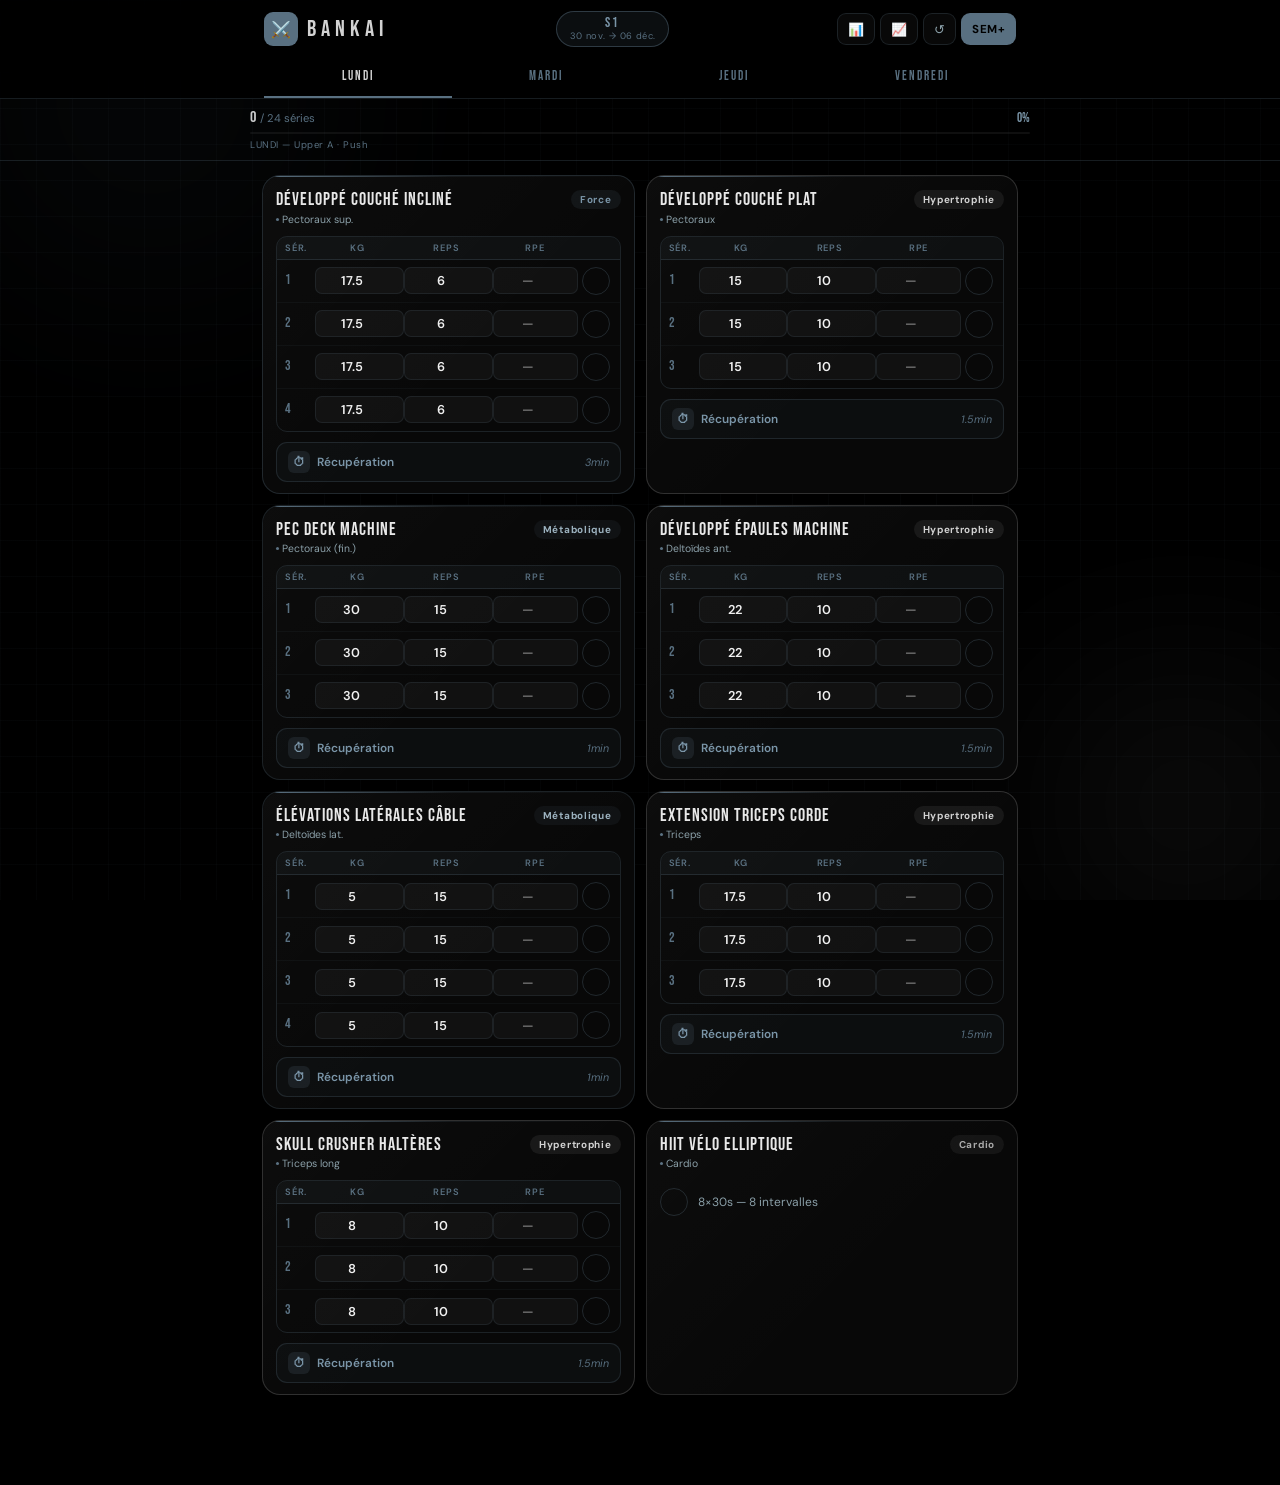
==== index.html @ b7aa93a3 "Update index.html" ====
<!DOCTYPE html>
<html lang="fr">
<head>
<meta charset="UTF-8">
<meta name="viewport" content="width=device-width, initial-scale=1.0, viewport-fit=cover">
<meta name="apple-mobile-web-app-capable" content="yes">
<meta name="apple-mobile-web-app-status-bar-style" content="black-translucent">
<meta name="apple-mobile-web-app-title" content="BANKAI">
<title>BANKAI</title>
<link rel="apple-touch-icon" href="icon.png">
<link rel="icon" href="icon.png">
<link href="https://fonts.googleapis.com/css2?family=Bebas+Neue&family=DM+Sans:wght@300;400;500;600&display=swap" rel="stylesheet">
<style>
*{box-sizing:border-box;margin:0;padding:0;-webkit-tap-highlight-color:transparent}
:root{
  --bg:#000;
  --s1:#0a0a0a;
  --s2:#111;
  --s3:#1a1a1a;
  --b1:rgba(89,112,129,.25);
  --b2:rgba(89,112,129,.45);
  --b3:rgba(210,210,210,.15);
  --steel:#597081;
  --steel2:#7a95a8;
  --steel3:#9db3c0;
  --light:#D2D2D2;
  --light2:#e8e8e8;
  --text:#f0f0f0;
  --muted:#597081;
  --muted2:#8a9fa8;
  --r:14px;
}
html{height:100%}
body{background:var(--bg);color:var(--text);font-family:'DM Sans',sans-serif;min-height:100%;overflow-x:hidden;padding-bottom:calc(env(safe-area-inset-bottom)+24px);-webkit-font-smoothing:antialiased}

/* BG */
.bg-wrap{position:fixed;inset:0;z-index:0;pointer-events:none;overflow:hidden}
.bg-orb{position:absolute;border-radius:50%;filter:blur(90px);opacity:.07}
.bg-orb1{width:500px;height:500px;background:radial-gradient(circle,#597081,transparent);top:-150px;left:-100px;animation:ob1 22s ease-in-out infinite}
.bg-orb2{width:350px;height:350px;background:radial-gradient(circle,#D2D2D2,transparent);bottom:-80px;right:-80px;animation:ob2 28s ease-in-out infinite}
.bg-grid{position:absolute;inset:0;background-image:linear-gradient(rgba(89,112,129,.04) 1px,transparent 1px),linear-gradient(90deg,rgba(89,112,129,.04) 1px,transparent 1px);background-size:36px 36px}
@keyframes ob1{0%,100%{transform:translate(0,0)}50%{transform:translate(50px,40px)}}
@keyframes ob2{0%,100%{transform:translate(0,0)}50%{transform:translate(-40px,-50px)}}

/* HEADER */
.hdr{position:sticky;top:0;z-index:50;padding:calc(env(safe-area-inset-top)+10px) 0 0}
.hdr-glass{background:rgba(0,0,0,.85);backdrop-filter:blur(24px);-webkit-backdrop-filter:blur(24px);border-bottom:1px solid var(--b1)}
.hdr-inner{max-width:780px;margin:0 auto;padding:0 14px}
.hdr-top{display:flex;justify-content:space-between;align-items:center;padding:11px 0 10px;gap:8px;flex-wrap:wrap}
.logo{display:flex;align-items:center;gap:9px}
.logo-icon{width:34px;height:34px;border-radius:9px;background:var(--steel);display:flex;align-items:center;justify-content:center;font-size:1rem}
.logo-text{font-family:'Bebas Neue';font-size:1.45rem;letter-spacing:5px;color:var(--light)}
.week-pill{background:rgba(89,112,129,.12);border:1px solid var(--b2);border-radius:99px;padding:4px 13px;text-align:center}
.week-num{font-family:'Bebas Neue';font-size:.9rem;letter-spacing:2px;color:var(--steel2);line-height:1}
.week-date{font-size:.58rem;color:var(--muted);letter-spacing:.4px}
.hdr-actions{display:flex;gap:5px}
.act-btn{height:32px;border-radius:9px;border:1px solid var(--b1);background:rgba(255,255,255,.03);color:var(--muted2);cursor:pointer;display:flex;align-items:center;justify-content:center;font-size:.8rem;padding:0 10px;transition:all .15s;font-family:'DM Sans';white-space:nowrap}
.act-btn:active{background:rgba(89,112,129,.2);color:var(--light);transform:scale(.93)}
.act-btn-next{background:var(--steel);color:#000;border-color:transparent;font-weight:700;font-size:.72rem;letter-spacing:.5px}
.act-btn-next:active{background:var(--steel2)}

/* TABS */
.tabs-wrap{display:flex;overflow-x:auto;scrollbar-width:none;padding:2px 0 0}
.tabs-wrap::-webkit-scrollbar{display:none}
.tab{flex:1;min-width:68px;padding:9px 4px 12px;border:none;background:transparent;font-family:'Bebas Neue';font-size:.8rem;letter-spacing:2px;cursor:pointer;border-bottom:2px solid transparent;transition:all .18s;color:var(--muted);white-space:nowrap}
.tab.active{color:var(--light);border-color:var(--steel)}

/* PROGRESS */
.pg-bar{background:rgba(0,0,0,.9);border-bottom:1px solid var(--b1);padding:9px 14px}
.pg-inner{max-width:780px;margin:0 auto}
.pg-row{display:flex;justify-content:space-between;align-items:center;margin-bottom:5px}
.pg-done{font-family:'Bebas Neue';font-size:1rem;color:var(--light)}
.pg-total{font-size:.7rem;color:var(--muted)}
.pg-pct{font-family:'Bebas Neue';font-size:.82rem;color:var(--steel2)}
.pg-track{height:2px;background:rgba(255,255,255,.06);border-radius:99px;overflow:hidden}
.pg-fill{height:100%;background:linear-gradient(90deg,var(--steel),var(--light));border-radius:99px;transition:width .4s cubic-bezier(.4,0,.2,1)}
.pg-lbl{font-size:.6rem;color:var(--muted);margin-top:4px;letter-spacing:.5px}

/* GRID */
.grid{max-width:780px;margin:0 auto;padding:14px 12px 90px;display:grid;grid-template-columns:repeat(auto-fill,minmax(272px,1fr));gap:11px;position:relative;z-index:1}

/* CARD */
.card{background:rgba(10,10,10,.8);border:1px solid var(--b1);border-radius:18px;overflow:hidden;backdrop-filter:blur(8px);-webkit-backdrop-filter:blur(8px);position:relative}
.card::before{content:'';position:absolute;inset:0;border-radius:18px;background:linear-gradient(135deg,rgba(255,255,255,.02),transparent 60%);pointer-events:none}
.card-line{height:1px;background:linear-gradient(90deg,var(--steel),rgba(89,112,129,.15),transparent)}
.card-body{padding:13px 13px 11px;display:flex;flex-direction:column;gap:10px}
.card-head{display:flex;justify-content:space-between;align-items:flex-start;gap:8px}
.card-name{font-family:'Bebas Neue';font-size:1.1rem;letter-spacing:1px;line-height:1.15;color:var(--light2)}
.card-muscle{font-size:.65rem;color:var(--muted2);margin-top:2px;display:flex;align-items:center;gap:3px}
.card-muscle::before{content:'';width:3px;height:3px;border-radius:50%;background:var(--steel);display:inline-block;flex-shrink:0}
.zone-badge{padding:3px 9px;border-radius:99px;font-size:.62rem;font-weight:700;letter-spacing:.7px;white-space:nowrap;flex-shrink:0}

/* SETS TABLE */
.sets-table{display:flex;flex-direction:column;gap:0;border:1px solid var(--b1);border-radius:11px;overflow:hidden}
.sets-header{display:grid;grid-template-columns:28px 1fr 1fr 1fr 32px;gap:0;background:rgba(89,112,129,.08);padding:5px 8px;border-bottom:1px solid var(--b1)}
.sets-header span{font-size:.58rem;color:var(--muted);letter-spacing:.8px;text-align:center;font-weight:600}
.sets-header span:first-child{text-align:left}
.set-row{display:grid;grid-template-columns:28px 1fr 1fr 1fr 32px;gap:0;padding:7px 8px;align-items:center;border-bottom:1px solid rgba(89,112,129,.08);transition:background .15s;position:relative}
.set-row:last-child{border-bottom:none}
.set-row.done-row{background:rgba(89,112,129,.07)}
.set-num{font-family:'Bebas Neue';font-size:.85rem;color:var(--muted);line-height:1}
.set-input{background:rgba(255,255,255,.04);border:1px solid rgba(89,112,129,.18);border-radius:7px;color:var(--text);font-family:'DM Sans';font-size:.8rem;font-weight:600;text-align:center;padding:4px 3px;width:100%;outline:none;margin:0 2px;min-width:0;transition:border-color .15s}
.set-input:focus{border-color:var(--steel)}
.set-input.done-input{border-color:rgba(89,112,129,.35);color:var(--light)}
/* RPE input special */
.rpe-input-wrap{position:relative;margin:0 2px}
.rpe-input{background:rgba(255,255,255,.04);border:1px solid rgba(89,112,129,.18);border-radius:7px;color:var(--text);font-family:'DM Sans';font-size:.8rem;font-weight:600;text-align:center;padding:4px 3px;width:100%;outline:none;transition:border-color .15s,color .15s}
.rpe-input:focus{border-color:var(--steel)}
.set-check{width:28px;height:28px;border-radius:50%;border:1.5px solid rgba(89,112,129,.3);background:transparent;cursor:pointer;display:flex;align-items:center;justify-content:center;font-size:.65rem;color:transparent;transition:all .18s;flex-shrink:0;-webkit-user-select:none;user-select:none;justify-self:center}
.set-check.checked{background:var(--steel);border-color:var(--steel);color:#000;box-shadow:0 0 10px rgba(89,112,129,.4)}
.set-check:active{transform:scale(.82)}

/* TIMER BTN */
.timer-btn{display:flex;align-items:center;justify-content:space-between;padding:8px 11px;background:rgba(89,112,129,.06);border:1px solid var(--b1);border-radius:11px;cursor:pointer;transition:all .2s}
.timer-btn:active{background:rgba(89,112,129,.14);transform:scale(.98)}
.timer-btn-l{display:flex;align-items:center;gap:7px;font-size:.74rem;color:var(--steel2);font-weight:600}
.timer-icon{width:22px;height:22px;border-radius:6px;background:rgba(89,112,129,.18);display:flex;align-items:center;justify-content:center;font-size:.75rem}
.timer-dur{font-size:.67rem;color:var(--muted);font-style:italic}

/* TIMER OVERLAY */
.t-ov{position:fixed;inset:0;z-index:200;display:flex;flex-direction:column;align-items:center;justify-content:center;gap:0;opacity:0;pointer-events:none;transition:opacity .25s;padding:20px}
.t-ov.open{opacity:1;pointer-events:all}
.t-bg{position:absolute;inset:0;background:rgba(0,0,0,.96);backdrop-filter:blur(30px);-webkit-backdrop-filter:blur(30px)}
.t-glow{position:absolute;width:300px;height:300px;border-radius:50%;background:radial-gradient(circle,rgba(89,112,129,.2),transparent 70%);animation:tpulse 2.5s ease-in-out infinite}
@keyframes tpulse{0%,100%{transform:scale(1);opacity:.5}50%{transform:scale(1.15);opacity:1}}
.t-content{position:relative;z-index:1;display:flex;flex-direction:column;align-items:center;gap:14px;width:100%}
.t-exo-name{font-size:.68rem;color:var(--muted2);letter-spacing:3px;text-transform:uppercase;text-align:center}
.t-ring{position:relative;width:188px;height:188px}
.t-svg{width:188px;height:188px;transform:rotate(-90deg)}
.t-track{fill:none;stroke:rgba(255,255,255,.05);stroke-width:6}
.t-prog{fill:none;stroke-width:6;stroke-linecap:round;transition:stroke-dashoffset .95s linear,stroke .4s}
.t-center{position:absolute;inset:0;display:flex;flex-direction:column;align-items:center;justify-content:center;gap:2px}
.t-time{font-family:'Bebas Neue';font-size:3.2rem;letter-spacing:5px;line-height:1;color:var(--light)}
.t-sublabel{font-size:.58rem;color:var(--muted);letter-spacing:3px}
.t-adjs{display:flex;gap:7px}
.t-adj{padding:7px 13px;background:rgba(89,112,129,.1);border:1px solid var(--b1);border-radius:9px;color:var(--steel2);font-size:.72rem;font-weight:700;cursor:pointer;transition:all .15s;font-family:'DM Sans'}
.t-adj:active{background:rgba(89,112,129,.25);transform:scale(.93)}
.t-ctrls{display:flex;gap:12px;align-items:center}
.t-ctrl{width:52px;height:52px;border-radius:50%;border:none;cursor:pointer;display:flex;align-items:center;justify-content:center;font-size:1.1rem;transition:all .2s}
.t-ctrl:active{transform:scale(.88)}
.t-ctrl-ghost{background:rgba(255,255,255,.05);border:1px solid var(--b1);color:var(--muted2)}
.t-ctrl-main{background:var(--steel);color:#000;box-shadow:0 0 20px rgba(89,112,129,.4);width:60px;height:60px;font-size:1.15rem}

/* BANKAI */
.bk-ov{position:fixed;inset:0;z-index:300;display:flex;flex-direction:column;align-items:center;justify-content:center;gap:6px;opacity:0;pointer-events:none;transition:opacity .2s;overflow:hidden}
.bk-ov.open{opacity:1;pointer-events:all}
.bk-bg{position:absolute;inset:0;background:#000}
.bk-radial{position:absolute;inset:0;background:radial-gradient(ellipse at center,rgba(89,112,129,.35) 0%,transparent 65%);animation:bkr .8s ease-out forwards;opacity:0}
@keyframes bkr{0%{opacity:0;transform:scale(.4)}100%{opacity:1;transform:scale(1)}}
.bk-lines{position:absolute;inset:0;display:flex;align-items:center;justify-content:center}
.bk-line{position:absolute;width:1px;background:linear-gradient(to top,transparent,rgba(210,210,210,.35),transparent);height:100vh;animation:bkl .7s ease-out forwards;opacity:0}
@keyframes bkl{0%{opacity:0}60%{opacity:1}100%{opacity:.2}}
.bk-content{position:relative;z-index:1;display:flex;flex-direction:column;align-items:center;gap:6px}
.bk-icon{font-size:4rem;animation:bki .5s cubic-bezier(.34,1.56,.64,1) forwards;opacity:0;filter:drop-shadow(0 0 20px rgba(210,210,210,.5))}
@keyframes bki{0%{opacity:0;transform:scale(0) rotate(-90deg)}100%{opacity:1;transform:scale(1) rotate(0)}}
.bk-title{font-family:'Bebas Neue';font-size:4.5rem;letter-spacing:14px;line-height:1;color:var(--light);animation:bkt .5s .2s cubic-bezier(.34,1.56,.64,1) both}
@keyframes bkt{0%{opacity:0;transform:scale(1.8)}100%{opacity:1;transform:scale(1)}}
.bk-sub{font-size:.75rem;color:var(--steel2);letter-spacing:5px;animation:bkt .4s .38s both}
.bk-tap{font-size:.62rem;color:var(--muted);letter-spacing:3px;margin-top:44px;animation:blnk 1.4s infinite}
@keyframes blnk{0%,100%{opacity:1}50%{opacity:.2}}

/* SHEETS */
.s-ov{position:fixed;inset:0;background:rgba(0,0,0,.78);z-index:150;display:flex;align-items:flex-end;justify-content:center;opacity:0;pointer-events:none;transition:opacity .22s;backdrop-filter:blur(4px);-webkit-backdrop-filter:blur(4px)}
.s-ov.open{opacity:1;pointer-events:all}
.sheet{background:rgba(8,8,8,.97);border:1px solid var(--b2);border-bottom:none;border-radius:22px 22px 0 0;padding:6px 0 0;width:100%;max-width:680px;max-height:90vh;overflow-y:auto;transform:translateY(28px);transition:transform .28s cubic-bezier(.4,0,.2,1)}
.s-ov.open .sheet{transform:translateY(0)}
.sh-handle{width:34px;height:4px;border-radius:99px;background:rgba(255,255,255,.1);margin:10px auto 0}
.sh-head{padding:14px 18px 4px;display:flex;align-items:flex-start;justify-content:space-between}
.sh-title{font-family:'Bebas Neue';font-size:1.7rem;letter-spacing:3px;color:var(--light)}
.sh-close{width:28px;height:28px;border-radius:50%;background:rgba(255,255,255,.05);border:none;color:var(--muted2);cursor:pointer;display:flex;align-items:center;justify-content:center;font-size:.82rem;flex-shrink:0}
.sh-body{padding:10px 18px calc(env(safe-area-inset-bottom)+30px)}
.sh-sub{font-size:.72rem;color:var(--muted);margin-bottom:14px}

/* NEXT WEEK */
.day-grp{margin-bottom:18px}
.day-grp-title{font-family:'Bebas Neue';font-size:.92rem;letter-spacing:2px;color:var(--steel2);margin-bottom:9px;padding-bottom:5px;border-bottom:1px solid var(--b1);display:flex;align-items:center;gap:7px}
.day-dot{width:5px;height:5px;border-radius:50%;background:var(--steel)}
.ch-item{display:flex;align-items:center;gap:7px;padding:6px 0;border-bottom:1px solid rgba(255,255,255,.03);font-size:.78rem}
.ch-item:last-child{border:none}
.ch-name{flex:1;color:rgba(255,255,255,.75)}
.ch-w{color:var(--muted);font-size:.7rem}
.st-badge{padding:2px 9px;border-radius:99px;font-weight:700;font-size:.68rem}
.ch-reason{font-size:.6rem;color:var(--muted);flex-shrink:0}
.confirm-btn{width:100%;padding:15px;border:none;border-radius:14px;background:var(--steel);color:#000;font-family:'Bebas Neue';font-size:1.1rem;letter-spacing:4px;cursor:pointer;margin-top:14px;box-shadow:0 4px 24px rgba(89,112,129,.35);transition:all .2s}
.confirm-btn:active{transform:scale(.97)}

/* HISTORY */
.exo-sel{width:100%;background:rgba(255,255,255,.04);border:1px solid var(--b1);color:var(--text);border-radius:11px;padding:9px 13px;font-family:'DM Sans';font-size:.8rem;outline:none;margin-bottom:14px;appearance:none;-webkit-appearance:none}
.chart-card{background:rgba(255,255,255,.02);border:1px solid var(--b1);border-radius:14px;padding:15px;margin-bottom:14px}
.chart-ttl{font-family:'Bebas Neue';font-size:.95rem;letter-spacing:2px;color:var(--steel2);margin-bottom:12px}
.mini-chart{height:88px;display:flex;align-items:flex-end;gap:5px}
.bar-col{flex:1;display:flex;flex-direction:column;align-items:center;justify-content:flex-end;gap:3px}
.bar-r{width:100%;border-radius:4px 4px 0 0;min-height:4px;transition:height .4s;background:linear-gradient(to top,rgba(89,112,129,.3),rgba(89,112,129,.6));border:1px solid rgba(89,112,129,.35)}
.bar-l{font-size:.53rem;color:var(--muted)}
.bar-v{font-size:.6rem;font-weight:600;color:var(--steel2)}
.chips{display:flex;gap:6px;flex-wrap:wrap;margin-top:6px}
.chip{background:rgba(255,255,255,.03);border:1px solid var(--b1);border-radius:99px;padding:4px 11px;font-size:.7rem;color:var(--muted2)}
.chip-l{color:var(--muted);margin-right:3px;font-size:.63rem}

/* RECAP */
.recap-card{background:rgba(255,255,255,.02);border:1px solid var(--b1);border-radius:14px;padding:15px;margin-bottom:11px}
.recap-ttl{font-family:'Bebas Neue';font-size:.83rem;letter-spacing:2px;color:var(--muted2);margin-bottom:12px}
.vol-item{margin-bottom:9px}
.vol-top{display:flex;justify-content:space-between;font-size:.72rem;margin-bottom:3px;color:rgba(255,255,255,.65)}
.vol-val{color:var(--muted);font-size:.67rem}
.vol-track{height:3px;background:rgba(255,255,255,.05);border-radius:99px;overflow:hidden}
.vol-fill{height:100%;border-radius:99px;background:linear-gradient(90deg,var(--steel),var(--light))}
.rule-item{display:flex;gap:11px;align-items:center;margin-bottom:9px}
.rule-sym{font-family:'Bebas Neue';font-size:1.3rem;width:20px;line-height:1}
.rule-desc{font-size:.76rem;color:rgba(255,255,255,.55)}
</style>
</head>
<body>

<div class="bg-wrap">
  <div class="bg-orb bg-orb1"></div>
  <div class="bg-orb bg-orb2"></div>
  <div class="bg-grid"></div>
</div>

<div id="root"></div>

<!-- TIMER -->
<div class="t-ov" id="tOv">
  <div class="t-bg"></div>
  <div class="t-glow"></div>
  <div class="t-content">
    <div class="t-exo-name" id="tName">—</div>
    <div class="t-ring">
      <svg class="t-svg" viewBox="0 0 188 188">
        <circle class="t-track" cx="94" cy="94" r="80"/>
        <circle class="t-prog" id="tProg" cx="94" cy="94" r="80"
          stroke-dasharray="503" stroke-dashoffset="0" stroke="#597081"/>
      </svg>
      <div class="t-center">
        <div class="t-time" id="tTime">01:30</div>
        <div class="t-sublabel">RÉCUPÉRATION</div>
      </div>
    </div>
    <div class="t-adjs">
      <button class="t-adj" onclick="adj(-15)">−15s</button>
      <button class="t-adj" onclick="adj(-30)">−30s</button>
      <button class="t-adj" onclick="adj(30)">+30s</button>
      <button class="t-adj" onclick="adj(60)">+1min</button>
    </div>
    <div class="t-ctrls">
      <button class="t-ctrl t-ctrl-ghost" onclick="closeTimer()">✕</button>
      <button class="t-ctrl t-ctrl-main" id="tPause" onclick="togglePause()">⏸</button>
      <button class="t-ctrl t-ctrl-ghost" onclick="skipTimer()">⏭</button>
    </div>
  </div>
</div>

<!-- BANKAI -->
<div class="bk-ov" id="bkOv" onclick="closeBankai()">
  <div class="bk-bg"></div>
  <div class="bk-radial"></div>
  <div class="bk-lines">
    <div class="bk-line" style="transform:rotate(0deg)"></div>
    <div class="bk-line" style="transform:rotate(36deg)"></div>
    <div class="bk-line" style="transform:rotate(72deg)"></div>
    <div class="bk-line" style="transform:rotate(108deg)"></div>
    <div class="bk-line" style="transform:rotate(144deg)"></div>
  </div>
  <div class="bk-content">
    <div class="bk-icon">⚔️</div>
    <div class="bk-title">BANKAI</div>
    <div class="bk-sub">SÉRIE SUIVANTE</div>
    <div class="bk-tap">APPUIE POUR CONTINUER</div>
  </div>
</div>

<!-- NEXT SHEET -->
<div class="s-ov" id="nextOv">
  <div class="sheet">
    <div class="sh-handle"></div>
    <div class="sh-head"><div class="sh-title">SEMAINE+</div><button class="sh-close" onclick="closeSheet('nextOv')">✕</button></div>
    <div class="sh-body">
      <div class="sh-sub" id="nextSub"></div>
      <div id="nextContent"></div>
      <button class="confirm-btn" onclick="confirmNext()">CONFIRMER & DÉMARRER →</button>
    </div>
  </div>
</div>

<!-- HISTORY SHEET -->
<div class="s-ov" id="histOv">
  <div class="sheet">
    <div class="sh-handle"></div>
    <div class="sh-head"><div class="sh-title">STATS</div><button class="sh-close" onclick="closeSheet('histOv')">✕</button></div>
    <div class="sh-body">
      <div class="sh-sub">Progression des charges par exercice</div>
      <div id="histContent"></div>
    </div>
  </div>
</div>

<!-- RECAP SHEET -->
<div class="s-ov" id="recapOv">
  <div class="sheet">
    <div class="sh-handle"></div>
    <div class="sh-head"><div class="sh-title">RÉCAP</div><button class="sh-close" onclick="closeSheet('recapOv')">✕</button></div>
    <div class="sh-body">
      <div class="sh-sub" id="recapSub"></div>
      <div id="recapContent"></div>
    </div>
  </div>
</div>

<script>
// ── DATA ──────────────────────────────────────────────────────────────────
const POLY=["Leg Press","Fentes","Tractions","Rowing","RDL","Hip Thrust","Développé couché","Dips"];
const REST_T={Force:180,Hypertrophie:90,Métabolique:60,"Avant-bras":60,Cardio:0};
const ZONES={
  Force:      {color:"#7a95a8",bg:"rgba(89,112,129,.12)",border:"rgba(89,112,129,.3)"},
  Hypertrophie:{color:"#D2D2D2",bg:"rgba(210,210,210,.08)",border:"rgba(210,210,210,.2)"},
  Métabolique:{color:"#9db3c0",bg:"rgba(89,112,129,.1)",border:"rgba(89,112,129,.25)"},
  "Avant-bras":{color:"#597081",bg:"rgba(89,112,129,.1)",border:"rgba(89,112,129,.22)"},
  Cardio:     {color:"#aaaaaa",bg:"rgba(210,210,210,.06)",border:"rgba(210,210,210,.15)"},
};
const DAYS=[
  {id:"lundi",label:"LUNDI",sub:"Upper A · Push",color:"#7a95a8",exos:[
    {id:"dci",name:"Développé couché incliné",muscle:"Pectoraux sup.",w:17.5,unit:"kg/côté",sets:4,reps:"6-8",zone:"Force"},
    {id:"dcp",name:"Développé couché plat",muscle:"Pectoraux",w:15,unit:"kg/côté",sets:3,reps:"10-12",zone:"Hypertrophie"},
    {id:"pd",name:"Pec Deck machine",muscle:"Pectoraux (fin.)",w:30,unit:"kg",sets:3,reps:"15-20",zone:"Métabolique"},
    {id:"dem",name:"Développé épaules machine",muscle:"Deltoïdes ant.",w:22,unit:"kg",sets:3,reps:"10-12",zone:"Hypertrophie"},
    {id:"elc",name:"Élévations latérales câble",muscle:"Deltoïdes lat.",w:5,unit:"kg/côté",sets:4,reps:"15-20",zone:"Métabolique"},
    {id:"etc",name:"Extension triceps corde",muscle:"Triceps",w:17.5,unit:"kg",sets:3,reps:"10-12",zone:"Hypertrophie"},
    {id:"sk",name:"Skull crusher haltères",muscle:"Triceps long",w:8,unit:"kg/côté",sets:3,reps:"10-12",zone:"Hypertrophie"},
    {id:"hiit_l",name:"HIIT vélo elliptique",muscle:"Cardio",w:8,unit:"intervalles",sets:1,reps:"8×30s",zone:"Cardio",isCardio:true},
  ]},
  {id:"mardi",label:"MARDI",sub:"Lower A · Quad",color:"#9db3c0",exos:[
    {id:"lp",name:"Leg Press",muscle:"Quadriceps",w:120,unit:"kg",sets:4,reps:"6-8",zone:"Force"},
    {id:"fb",name:"Fentes bulgares",muscle:"Quad / Fessiers",w:10,unit:"kg/main",sets:3,reps:"10/jambe",zone:"Hypertrophie"},
    {id:"le",name:"Leg Extension",muscle:"Quad (iso)",w:40,unit:"kg",sets:3,reps:"15-20",zone:"Métabolique"},
    {id:"lcc",name:"Leg Curl couché",muscle:"Ischio-jambiers",w:42,unit:"kg",sets:4,reps:"10-12",zone:"Hypertrophie"},
    {id:"cm",name:"Crunch machine",muscle:"Abdominaux",w:10,unit:"kg",sets:3,reps:"12-15",zone:"Hypertrophie"},
    {id:"pp",name:"Pallof Press câble",muscle:"Core / Obliques",w:8,unit:"kg",sets:3,reps:"12/côté",zone:"Hypertrophie"},
    {id:"liss_m",name:"LISS Rameur",muscle:"Cardio",w:0,unit:"20min",sets:1,reps:"65% FC max",zone:"Cardio",isCardio:true},
  ]},
  {id:"jeudi",label:"JEUDI",sub:"Upper B · Pull",color:"#D2D2D2",exos:[
    {id:"tr",name:"Tractions lestées",muscle:"Dos / Biceps",w:5,unit:"kg lest",sets:4,reps:"6-8",zone:"Force"},
    {id:"tp",name:"Tirage poitrine câble",muscle:"Dos (largeur)",w:50,unit:"kg",sets:3,reps:"10-12",zone:"Hypertrophie"},
    {id:"rhs",name:"Rowing Hammer Strength",muscle:"Dos (épaisseur)",w:30,unit:"kg/côté",sets:4,reps:"8-10",zone:"Hypertrophie"},
    {id:"fp",name:"Face Pull câble corde",muscle:"Deltoïdes post.",w:12,unit:"kg",sets:4,reps:"15-20",zone:"Métabolique"},
    {id:"sh",name:"Shrug haltères",muscle:"Trapèzes",w:14,unit:"kg/main",sets:3,reps:"12-15",zone:"Métabolique"},
    {id:"cb",name:"Curl biceps supination",muscle:"Biceps",w:10,unit:"kg/côté",sets:3,reps:"10-12",zone:"Hypertrophie"},
    {id:"cm2",name:"Curl marteau",muscle:"Brachial / Biceps",w:12,unit:"kg/côté",sets:3,reps:"10-12",zone:"Hypertrophie"},
    {id:"wc",name:"Wrist curl",muscle:"Avant-bras",w:7,unit:"kg",sets:2,reps:"12-15",zone:"Avant-bras"},
    {id:"rvc",name:"Reverse curl",muscle:"Avant-bras ext.",w:8,unit:"kg",sets:2,reps:"12-15",zone:"Avant-bras"},
  ]},
  {id:"vendredi",label:"VENDREDI",sub:"Lower B · Ischio/Fessier",color:"#597081",exos:[
    {id:"ht",name:"Hip Thrust machine",muscle:"Fessiers",w:70,unit:"kg",sets:4,reps:"10-12",zone:"Hypertrophie"},
    {id:"rdl",name:"RDL haltères",muscle:"Ischio / Fessiers",w:15,unit:"kg/main",sets:4,reps:"8-10",zone:"Hypertrophie"},
    {id:"lca",name:"Leg Curl assis",muscle:"Ischio-jambiers",w:35,unit:"kg",sets:3,reps:"15-20",zone:"Métabolique"},
    {id:"fmv",name:"Fentes marchées",muscle:"Quad / Fessiers",w:10,unit:"kg/main",sets:3,reps:"10/jambe",zone:"Hypertrophie"},
    {id:"mol",name:"Mollets machine",muscle:"Mollets",w:50,unit:"kg",sets:4,reps:"15-20",zone:"Métabolique"},
    {id:"rj",name:"Relevés de jambes",muscle:"Abdominaux bas",w:0,unit:"pds corps",sets:3,reps:"12-15",zone:"Hypertrophie"},
    {id:"fc",name:"Farmer's carry",muscle:"Avant-bras / Core",w:18,unit:"kg/main",sets:3,reps:"25m",zone:"Avant-bras"},
    {id:"hiit_v",name:"HIIT Skillmill",muscle:"Cardio",w:6,unit:"intervalles",sets:1,reps:"6×40s",zone:"Cardio",isCardio:true},
  ]},
];
const MUSCLES=["Pectoraux","Dos","Épaules","Triceps","Biceps","Avant-bras","Quadriceps","Ischio-jambiers","Fessiers","Abdominaux","Mollets","Core"];
function mg(m){
  if(m.includes("Pect"))return"Pectoraux";if(m.includes("Dos"))return"Dos";
  if(m.includes("Delt")||m.includes("paul"))return"Épaules";if(m.includes("Tric"))return"Triceps";
  if(m.includes("Bic")||m.includes("Brach"))return"Biceps";if(m.includes("Avant"))return"Avant-bras";
  if(m.includes("Quad"))return"Quadriceps";if(m.includes("Ischio"))return"Ischio-jambiers";
  if(m.includes("Fess"))return"Fessiers";if(m.includes("Abdo"))return"Abdominaux";
  if(m.includes("Molet"))return"Mollets";return"Core";
}

// ── STATE ─────────────────────────────────────────────────────────────────
// Per-set state: sets = [{w, reps, rpe, done}, ...]
let S={},H=[],aDay=0,pending=null,selExo=null;

function defaultSets(ex){
  return Array.from({length:ex.sets},()=>({w:ex.w,reps:ex.reps.split("-")[0]||ex.reps,rpe:0,done:false}));
}
function initS(){
  const now=new Date(),dow=now.getDay(),diff=dow===0?-6:1-dow;
  const mon=new Date(now);mon.setDate(now.getDate()+diff);
  const s={weekNum:1,startDate:mon.toISOString().split("T")[0]};
  DAYS.forEach(d=>{s[d.id]={};d.exos.forEach(e=>{
    s[d.id][e.id]=e.isCardio?{done:false}:{sets:defaultSets(e)};
  });});
  return s;
}
function load(){
  try{const s=localStorage.getItem("bk5");S=s?JSON.parse(s):initS();}catch{S=initS();}
  try{const h=localStorage.getItem("bk5h");H=h?JSON.parse(h):[];}catch{H=[];}
  // migrate old format
  DAYS.forEach(d=>d.exos.forEach(e=>{
    const es=S[d.id]?.[e.id];
    if(!e.isCardio&&es&&!es.sets){
      S[d.id][e.id]={sets:defaultSets(e)};
    }
  }));
}
function save(){localStorage.setItem("bk5",JSON.stringify(S));localStorage.setItem("bk5h",JSON.stringify(H));}
function fd(iso){return new Date(iso).toLocaleDateString("fr-FR",{day:"2-digit",month:"short"});}
function ad(iso,n){const d=new Date(iso);d.setDate(d.getDate()+n);return d.toISOString().split("T")[0];}
function poly(n){return POLY.some(p=>n.includes(p));}
function restLbl(z){const s=REST_T[z]||90;return s>=60?`${s/60}min`:`${s}s`;}

function dayPg(id){
  const day=DAYS.find(d=>d.id===id);let done=0,tot=0;
  day.exos.forEach(e=>{
    if(e.isCardio){tot++;if(S[id][e.id]?.done)done++;}
    else{const sets=S[id][e.id]?.sets||[];tot+=sets.length;done+=sets.filter(s=>s.done).length;}
  });
  return{done,tot,pct:tot?Math.round(done/tot*100):0};
}

// ── TIMER ─────────────────────────────────────────────────────────────────
let tIv=null,tTotal=0,tLeft=0,tPaused=false;
const CIRC=2*Math.PI*80;
function startTimer(exo){
  const sec=REST_T[exo.zone]||90;if(!sec){showBankai();return;}
  tTotal=sec;tLeft=sec;tPaused=false;
  document.getElementById("tName").textContent=exo.name.toUpperCase();
  document.getElementById("tPause").textContent="⏸";
  document.getElementById("tOv").classList.add("open");
  updT();clearInterval(tIv);tIv=setInterval(tick,1000);
}
function tick(){if(tPaused)return;tLeft--;if(tLeft<=0){tLeft=0;updT();clearInterval(tIv);closeTimer();showBankai();return;}updT();}
function updT(){
  const m=Math.floor(tLeft/60),s=tLeft%60;
  document.getElementById("tTime").textContent=`${String(m).padStart(2,"0")}:${String(s).padStart(2,"0")}`;
  const r=tTotal>0?tLeft/tTotal:0,off=CIRC*(1-r);
  const p=document.getElementById("tProg");p.style.strokeDashoffset=off;
  const ratio=1-r;
  p.style.stroke=ratio<.5?"#597081":ratio<.8?"#9db3c0":"#D2D2D2";
}
function togglePause(){tPaused=!tPaused;document.getElementById("tPause").textContent=tPaused?"▶":"⏸";}
function skipTimer(){clearInterval(tIv);closeTimer();showBankai();}
function closeTimer(){document.getElementById("tOv").classList.remove("open");clearInterval(tIv);}
function adj(s){tLeft=Math.max(5,tLeft+s);if(s>0)tTotal=Math.max(tTotal,tLeft);updT();}

// ── BANKAI ────────────────────────────────────────────────────────────────
function showBankai(){
  if(navigator.vibrate)navigator.vibrate([80,40,80,40,250]);
  document.getElementById("bkOv").classList.add("open");
  setTimeout(closeBankai,4500);
}
function closeBankai(){document.getElementById("bkOv").classList.remove("open");}

// ── RENDER ────────────────────────────────────────────────────────────────
function render(){
  const day=DAYS[aDay],pg=dayPg(day.id);
  document.getElementById("root").innerHTML=`
  <div class="hdr">
    <div class="hdr-glass">
      <div class="hdr-inner">
        <div class="hdr-top">
          <div class="logo">
            <div class="logo-icon">⚔️</div>
            <div class="logo-text">BANKAI</div>
          </div>
          <div class="week-pill">
            <div class="week-num">S${S.weekNum}</div>
            <div class="week-date">${fd(S.startDate)} → ${fd(ad(S.startDate,6))}</div>
          </div>
          <div class="hdr-actions">
            <button class="act-btn" onclick="openRecap()">📊</button>
            <button class="act-btn" onclick="openHistory()">📈</button>
            <button class="act-btn" onclick="resetDay('${day.id}')">↺</button>
            <button class="act-btn act-btn-next" onclick="openNext()">SEM+</button>
          </div>
        </div>
        <div class="tabs-wrap">
          ${DAYS.map((d,i)=>`
            <button class="tab ${i===aDay?"active":""}" onclick="switchDay(${i})">${d.label}</button>
          `).join("")}
        </div>
      </div>
    </div>
  </div>
  <div class="pg-bar">
    <div class="pg-inner">
      <div class="pg-row">
        <div style="display:flex;align-items:baseline;gap:4px">
          <span class="pg-done">${pg.done}</span>
          <span class="pg-total">/ ${pg.tot} séries</span>
        </div>
        <span class="pg-pct">${pg.pct}%</span>
      </div>
      <div class="pg-track"><div class="pg-fill" style="width:${pg.pct}%"></div></div>
      <div class="pg-lbl">${day.label} — ${day.sub}</div>
    </div>
  </div>
  <div class="grid">${day.exos.map(e=>renderCard(e,day)).join("")}</div>`;
}

function rpeColor(v){
  if(!v)return"rgba(89,112,129,.3)";
  if(v>=9)return"#D2D2D2";if(v>=7)return"#9db3c0";return"#597081";
}

function renderCard(ex,day){
  const z=ZONES[ex.zone],rl=restLbl(ex.zone);
  if(ex.isCardio){
    const done=S[day.id][ex.id]?.done;
    return`<div class="card" style="border-color:${z.border}">
      <div class="card-line"></div>
      <div class="card-body">
        <div class="card-head">
          <div><div class="card-name">${ex.name}</div><div class="card-muscle">${ex.muscle}</div></div>
          <span class="zone-badge" style="background:${z.bg};color:${z.color};border-color:${z.border}">${ex.zone}</span>
        </div>
        <div style="display:flex;align-items:center;gap:10px;padding:8px 0">
          <div class="set-check ${done?"checked":""}" onclick="togCardio('${day.id}','${ex.id}')">✓</div>
          <span style="font-size:.75rem;color:var(--muted2)">${ex.reps} — ${ex.w} ${ex.unit}</span>
        </div>
      </div>
    </div>`;
  }
  const sets=S[day.id][ex.id]?.sets||defaultSets(ex);
  const rows=sets.map((s,i)=>{
    const rpeC=rpeColor(s.rpe);
    return`<div class="set-row ${s.done?"done-row":""}">
      <span class="set-num">${i+1}</span>
      <input class="set-input ${s.done?"done-input":""}" type="number" step="0.5" value="${s.w}"
        onchange="setVal('${day.id}','${ex.id}',${i},'w',this.value)"
        style="border-color:${s.done?"rgba(89,112,129,.35)":"rgba(89,112,129,.18)"}">
      <input class="set-input ${s.done?"done-input":""}" type="number" min="0" max="50" value="${s.reps}"
        onchange="setVal('${day.id}','${ex.id}',${i},'reps',this.value)"
        style="border-color:${s.done?"rgba(89,112,129,.35)":"rgba(89,112,129,.18)"}">
      <div class="rpe-input-wrap">
        <input class="rpe-input" type="number" min="0" max="10" value="${s.rpe||""}" placeholder="—"
          onchange="setVal('${day.id}','${ex.id}',${i},'rpe',this.value)"
          style="border-color:${s.rpe?rpeC:"rgba(89,112,129,.18)"};color:${s.rpe?rpeC:"var(--muted2)"}">
      </div>
      <div class="set-check ${s.done?"checked":""}" onclick="togSet('${day.id}','${ex.id}',${i})">✓</div>
    </div>`;
  }).join("");
  return`<div class="card" style="border-color:${z.border}">
    <div class="card-line"></div>
    <div class="card-body">
      <div class="card-head">
        <div><div class="card-name">${ex.name}</div><div class="card-muscle">${ex.muscle}</div></div>
        <span class="zone-badge" style="background:${z.bg};color:${z.color};border-color:${z.border}">${ex.zone}</span>
      </div>
      <div class="sets-table">
        <div class="sets-header">
          <span>SÉR.</span><span>KG</span><span>REPS</span><span>RPE</span><span></span>
        </div>
        ${rows}
      </div>
      <div class="timer-btn" onclick="startTimer(${JSON.stringify({id:ex.id,name:ex.name,zone:ex.zone}).replace(/"/g,'&quot;')})">
        <div class="timer-btn-l">
          <div class="timer-icon">⏱</div>
          <span>Récupération</span>
        </div>
        <span class="timer-dur">${rl}</span>
      </div>
    </div>
  </div>`;
}

// ── INTERACTIONS ──────────────────────────────────────────────────────────
function switchDay(i){aDay=i;render();}

function togSet(dId,eId,idx){
  const sets=S[dId][eId].sets;
  sets[idx].done=!sets[idx].done;
  save();render();
}
function togCardio(dId,eId){
  S[dId][eId].done=!S[dId][eId].done;
  save();render();
}
function setVal(dId,eId,idx,key,val){
  const sets=S[dId][eId].sets;
  sets[idx][key]=key==="rpe"?Math.min(10,Math.max(0,parseFloat(val)||0)):(parseFloat(val)||0);
  save();
  // re-render only rpe color without full render for perf
  if(key==="rpe")render();
}
function resetDay(dId){
  DAYS.find(d=>d.id===dId).exos.forEach(e=>{
    if(e.isCardio)S[dId][e.id].done=false;
    else S[dId][e.id].sets=defaultSets(e);
  });
  save();render();
}

// ── NEXT WEEK ─────────────────────────────────────────────────────────────
function calcChanges(){
  const r={};
  DAYS.forEach(d=>{r[d.id]=d.exos.map(e=>{
    if(e.isCardio)return{id:e.id,name:e.name,oldW:e.w,newW:e.w,delta:0,status:"→",reason:"Cardio"};
    const sets=S[d.id][e.id]?.sets||[];
    const doneSets=sets.filter(s=>s.done).length;
    const all=doneSets>=e.sets,half=doneSets>=Math.ceil(e.sets/2);
    let delta=all?(poly(e.name)?5:2.5):half?0:-2.5;
    // use average weight across done sets as base
    const doneW=sets.filter(s=>s.done).map(s=>s.w);
    const avgW=doneW.length?doneW.reduce((a,b)=>a+b,0)/doneW.length:e.w;
    const newW=Math.max(0,avgW+delta);
    return{id:e.id,name:e.name,oldW:avgW.toFixed(1),newW:newW.toFixed(1),delta,status:delta>0?"↑":delta<0?"↓":"→",reason:all?"Toutes ✓":half?"Min. ok":"Min. ✗"};
  });});
  return r;
}
function openNext(){
  pending=calcChanges();
  document.getElementById("nextSub").textContent=`Changements de charge → Semaine ${S.weekNum+1}`;
  document.getElementById("nextContent").innerHTML=DAYS.map(d=>`
    <div class="day-grp">
      <div class="day-grp-title"><div class="day-dot"></div>${d.label} · ${d.sub}</div>
      ${pending[d.id].map(c=>`
        <div class="ch-item">
          <span class="ch-name">${c.name}</span>
          <span class="ch-w">${c.oldW} → ${c.newW}${c.reason!=="Cardio"?" kg":""}</span>
          <span class="st-badge" style="background:${c.status==="↑"?"rgba(210,210,210,.12)":c.status==="↓"?"rgba(89,112,129,.12)":"rgba(89,112,129,.08)"};color:${c.status==="↑"?"#D2D2D2":c.status==="↓"?"#597081":"#9db3c0"}">${c.status}</span>
          <span class="ch-reason">${c.reason}</span>
        </div>`).join("")}
    </div>`).join("");
  openSheet("nextOv");
}
function confirmNext(){
  const snap=JSON.parse(JSON.stringify(S));snap._label=`S${S.weekNum}`;
  H=[...H.slice(-11),snap];
  DAYS.forEach(d=>pending[d.id].forEach(c=>{
    if(!S[d.id][c.id].sets)return;
    const newW=parseFloat(c.newW);
    S[d.id][c.id].sets=S[d.id][c.id].sets.map(s=>({...s,w:newW,done:false,rpe:0}));
  }));
  S.weekNum++;S.startDate=ad(S.startDate,7);
  save();closeSheet("nextOv");render();
}

// ── HISTORY ───────────────────────────────────────────────────────────────
function openHistory(){
  const all=DAYS.flatMap(d=>d.exos.filter(e=>!e.isCardio));
  if(!selExo)selExo=all[0].id;
  renderHist();openSheet("histOv");
}
function renderHist(){
  const all=DAYS.flatMap(d=>d.exos.filter(e=>!e.isCardio));
  const ex=all.find(e=>e.id===selExo)||all[0];
  const data=H.map((snap,i)=>{
    let w=null;
    DAYS.forEach(d=>{
      const es=snap[d.id]?.[selExo];
      if(es?.sets){const ws=es.sets.map(s=>s.w);w=ws.reduce((a,b)=>a+b,0)/ws.length;}
    });
    return{l:snap._label||`S${i+1}`,w};
  }).filter(d=>d.w!=null).slice(-6);
  const maxW=data.length?Math.max(...data.map(d=>d.w),1):1;
  document.getElementById("histContent").innerHTML=`
    <select class="exo-sel" onchange="selExo=this.value;renderHist()">
      ${DAYS.map(d=>`<optgroup label="${d.label} – ${d.sub}">${d.exos.filter(e=>!e.isCardio).map(e=>`<option value="${e.id}" ${e.id===selExo?"selected":""}>${e.name}</option>`).join("")}</optgroup>`).join("")}
    </select>
    <div class="chart-card">
      <div class="chart-ttl">${ex.name}</div>
      ${data.length<2?`<div style="color:var(--muted);font-size:.78rem;text-align:center;padding:20px">Complète 2+ semaines pour voir la progression.</div>`:`
      <div class="mini-chart">${data.map(d=>`
        <div class="bar-col">
          <div class="bar-v">${Math.round(d.w*10)/10}</div>
          <div class="bar-r" style="height:${Math.max(8,d.w/maxW*70)}px"></div>
          <div class="bar-l">${d.l}</div>
        </div>`).join("")}
      </div>`}
    </div>
    ${H.length?`<div class="chips">${H.slice(-6).map((snap,i)=>{
      let w=null;
      DAYS.forEach(d=>{const es=snap[d.id]?.[selExo];if(es?.sets){const ws=es.sets.map(s=>s.w);w=ws.reduce((a,b)=>a+b,0)/ws.length;}});
      return`<div class="chip"><span class="chip-l">${snap._label||"S"+(i+1)}</span>${w!=null?(Math.round(w*10)/10)+" "+ex.unit:"—"}</div>`;
    }).join("")}</div>`:""}`;
}

// ── RECAP ─────────────────────────────────────────────────────────────────
function openRecap(){
  const vol={};MUSCLES.forEach(m=>{vol[m]=0;});
  DAYS.forEach(d=>d.exos.forEach(e=>{if(e.isCardio)return;const g=mg(e.muscle);vol[g]=(vol[g]||0)+e.sets;}));
  const maxV=Math.max(...Object.values(vol),1);
  document.getElementById("recapSub").textContent=`S${S.weekNum} · ${fd(S.startDate)} → ${fd(ad(S.startDate,6))}`;
  document.getElementById("recapContent").innerHTML=`
    <div class="recap-card">
      <div class="recap-ttl">VOLUME PAR GROUPE MUSCULAIRE</div>
      ${MUSCLES.filter(m=>vol[m]>0).map(m=>`
        <div class="vol-item">
          <div class="vol-top"><span>${m}</span><span class="vol-val">${vol[m]} séries</span></div>
          <div class="vol-track"><div class="vol-fill" style="width:${vol[m]/maxV*100}%"></div></div>
        </div>`).join("")}
    </div>
    <div class="recap-card">
      <div class="recap-ttl">SURCHARGE PROGRESSIVE</div>
      ${[{sym:"↑",col:"#D2D2D2",t:"Poly +5kg / Isolation +2.5kg — toutes séries ✓"},{sym:"→",col:"#9db3c0",t:"Même charge — reps minimales atteintes"},{sym:"↓",col:"#597081",t:"−2.5kg — reps minimales non atteintes"}].map(r=>`
        <div class="rule-item"><span class="rule-sym" style="color:${r.col}">${r.sym}</span><span class="rule-desc">${r.t}</span></div>`).join("")}
    </div>`;
  openSheet("recapOv");
}

// ── UTILS ─────────────────────────────────────────────────────────────────
function openSheet(id){document.getElementById(id).classList.add("open");}
function closeSheet(id){document.getElementById(id).classList.remove("open");}
document.querySelectorAll(".s-ov").forEach(el=>el.addEventListener("click",e=>{if(e.target===el)el.classList.remove("open");}));

load();render();
</script>
</body>
</html>
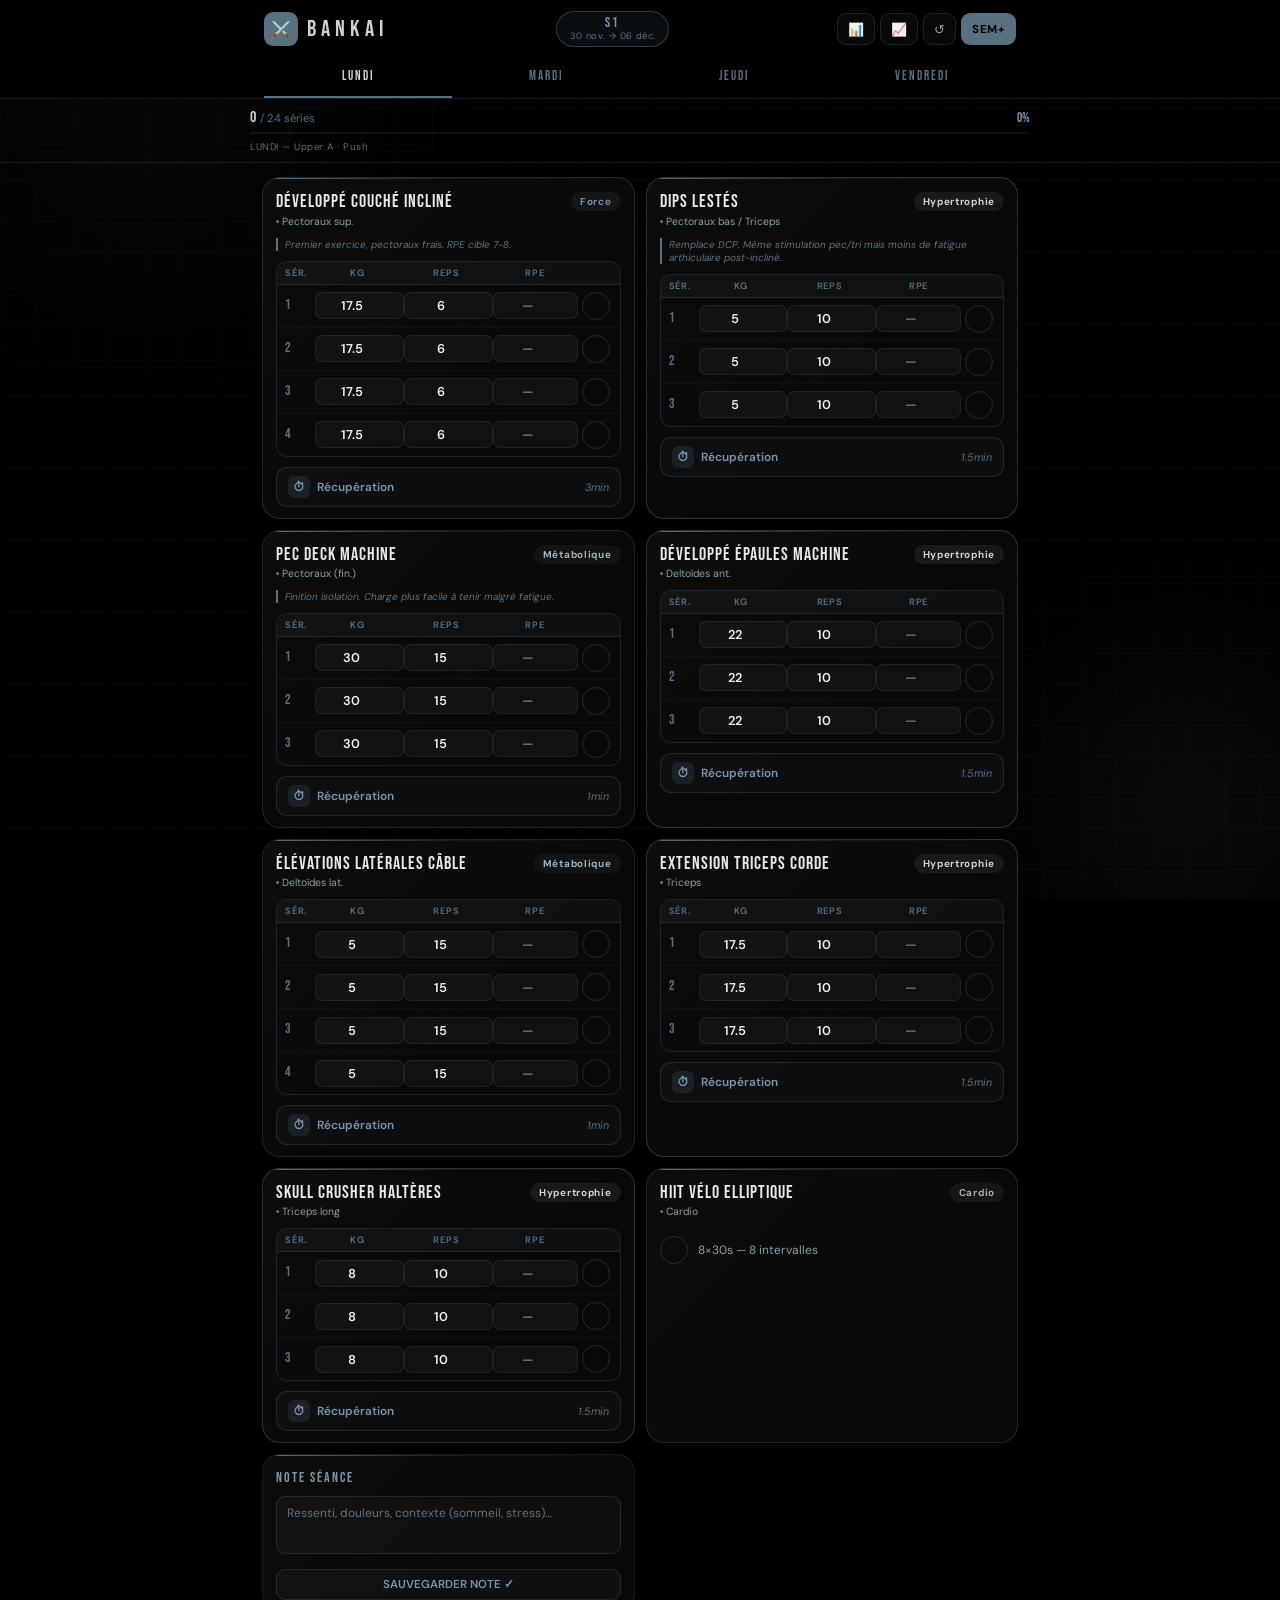
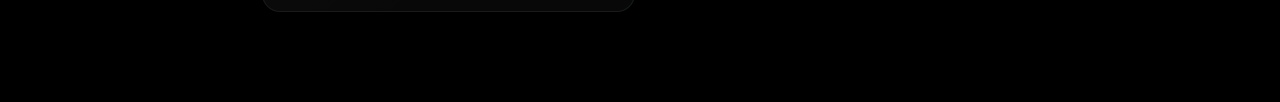
==== commit 88b5cde0: "Update index.html" ====
--- a/index.html
+++ b/index.html
@@ -13,27 +13,16 @@
 <style>
 *{box-sizing:border-box;margin:0;padding:0;-webkit-tap-highlight-color:transparent}
 :root{
-  --bg:#000;
-  --s1:#0a0a0a;
-  --s2:#111;
-  --s3:#1a1a1a;
-  --b1:rgba(89,112,129,.25);
-  --b2:rgba(89,112,129,.45);
-  --b3:rgba(210,210,210,.15);
-  --steel:#597081;
-  --steel2:#7a95a8;
-  --steel3:#9db3c0;
-  --light:#D2D2D2;
-  --light2:#e8e8e8;
-  --text:#f0f0f0;
-  --muted:#597081;
-  --muted2:#8a9fa8;
-  --r:14px;
+  --bg:#000;--s1:#0a0a0a;--s2:#111;--s3:#1a1a1a;
+  --b1:rgba(89,112,129,.25);--b2:rgba(89,112,129,.45);--b3:rgba(210,210,210,.15);
+  --steel:#597081;--steel2:#7a95a8;--steel3:#9db3c0;
+  --light:#D2D2D2;--light2:#e8e8e8;--text:#f0f0f0;
+  --muted:#597081;--muted2:#8a9fa8;--r:14px;
+  --ok:#7a95a8;--warn:#9db3c0;--fail:#597081;
 }
 html{height:100%}
 body{background:var(--bg);color:var(--text);font-family:'DM Sans',sans-serif;min-height:100%;overflow-x:hidden;padding-bottom:calc(env(safe-area-inset-bottom)+24px);-webkit-font-smoothing:antialiased}
 
-/* BG */
 .bg-wrap{position:fixed;inset:0;z-index:0;pointer-events:none;overflow:hidden}
 .bg-orb{position:absolute;border-radius:50%;filter:blur(90px);opacity:.07}
 .bg-orb1{width:500px;height:500px;background:radial-gradient(circle,#597081,transparent);top:-150px;left:-100px;animation:ob1 22s ease-in-out infinite}
@@ -65,16 +54,19 @@
 .tab{flex:1;min-width:68px;padding:9px 4px 12px;border:none;background:transparent;font-family:'Bebas Neue';font-size:.8rem;letter-spacing:2px;cursor:pointer;border-bottom:2px solid transparent;transition:all .18s;color:var(--muted);white-space:nowrap}
 .tab.active{color:var(--light);border-color:var(--steel)}
 
-/* PROGRESS */
-.pg-bar{background:rgba(0,0,0,.9);border-bottom:1px solid var(--b1);padding:9px 14px}
-.pg-inner{max-width:780px;margin:0 auto}
+/* FATIGUE INDICATOR */
+.fatigue-bar{background:rgba(0,0,0,.9);border-bottom:1px solid var(--b1);padding:9px 14px}
+.fatigue-inner{max-width:780px;margin:0 auto}
 .pg-row{display:flex;justify-content:space-between;align-items:center;margin-bottom:5px}
 .pg-done{font-family:'Bebas Neue';font-size:1rem;color:var(--light)}
 .pg-total{font-size:.7rem;color:var(--muted)}
 .pg-pct{font-family:'Bebas Neue';font-size:.82rem;color:var(--steel2)}
 .pg-track{height:2px;background:rgba(255,255,255,.06);border-radius:99px;overflow:hidden}
 .pg-fill{height:100%;background:linear-gradient(90deg,var(--steel),var(--light));border-radius:99px;transition:width .4s cubic-bezier(.4,0,.2,1)}
-.pg-lbl{font-size:.6rem;color:var(--muted);margin-top:4px;letter-spacing:.5px}
+.fatigue-row{display:flex;gap:8px;margin-top:6px;align-items:center}
+.fatigue-lbl{font-size:.6rem;color:var(--muted);letter-spacing:.5px;flex:1}
+.fatigue-chips{display:flex;gap:5px}
+.f-chip{font-size:.58rem;padding:2px 7px;border-radius:99px;border:1px solid;font-weight:600;letter-spacing:.3px}
 
 /* GRID */
 .grid{max-width:780px;margin:0 auto;padding:14px 12px 90px;display:grid;grid-template-columns:repeat(auto-fill,minmax(272px,1fr));gap:11px;position:relative;z-index:1}
@@ -89,6 +81,13 @@
 .card-muscle{font-size:.65rem;color:var(--muted2);margin-top:2px;display:flex;align-items:center;gap:3px}
 .card-muscle::before{content:'';width:3px;height:3px;border-radius:50%;background:var(--steel);display:inline-block;flex-shrink:0}
 .zone-badge{padding:3px 9px;border-radius:99px;font-size:.62rem;font-weight:700;letter-spacing:.7px;white-space:nowrap;flex-shrink:0}
+
+/* PERF SUMMARY on card */
+.card-perf{display:flex;align-items:center;justify-content:space-between;padding:5px 8px;background:rgba(89,112,129,.05);border:1px solid var(--b1);border-radius:9px}
+.perf-item{display:flex;flex-direction:column;align-items:center;gap:1px}
+.perf-val{font-family:'Bebas Neue';font-size:.95rem;line-height:1}
+.perf-lbl{font-size:.52rem;color:var(--muted);letter-spacing:.5px}
+.perf-sep{width:1px;height:22px;background:var(--b1)}
 
 /* SETS TABLE */
 .sets-table{display:flex;flex-direction:column;gap:0;border:1px solid var(--b1);border-radius:11px;overflow:hidden}
@@ -102,13 +101,19 @@
 .set-input{background:rgba(255,255,255,.04);border:1px solid rgba(89,112,129,.18);border-radius:7px;color:var(--text);font-family:'DM Sans';font-size:.8rem;font-weight:600;text-align:center;padding:4px 3px;width:100%;outline:none;margin:0 2px;min-width:0;transition:border-color .15s}
 .set-input:focus{border-color:var(--steel)}
 .set-input.done-input{border-color:rgba(89,112,129,.35);color:var(--light)}
-/* RPE input special */
 .rpe-input-wrap{position:relative;margin:0 2px}
 .rpe-input{background:rgba(255,255,255,.04);border:1px solid rgba(89,112,129,.18);border-radius:7px;color:var(--text);font-family:'DM Sans';font-size:.8rem;font-weight:600;text-align:center;padding:4px 3px;width:100%;outline:none;transition:border-color .15s,color .15s}
 .rpe-input:focus{border-color:var(--steel)}
 .set-check{width:28px;height:28px;border-radius:50%;border:1.5px solid rgba(89,112,129,.3);background:transparent;cursor:pointer;display:flex;align-items:center;justify-content:center;font-size:.65rem;color:transparent;transition:all .18s;flex-shrink:0;-webkit-user-select:none;user-select:none;justify-self:center}
 .set-check.checked{background:var(--steel);border-color:var(--steel);color:#000;box-shadow:0 0 10px rgba(89,112,129,.4)}
 .set-check:active{transform:scale(.82)}
+
+/* NOTE SEANCE */
+.note-area{width:100%;background:rgba(255,255,255,.03);border:1px solid var(--b1);border-radius:9px;color:var(--text);font-family:'DM Sans';font-size:.75rem;padding:8px 10px;outline:none;resize:none;height:58px;transition:border-color .2s}
+.note-area:focus{border-color:var(--steel)}
+.note-area::placeholder{color:var(--muted)}
+.note-save-btn{margin-top:5px;width:100%;padding:7px;border:1px solid var(--b1);border-radius:9px;background:rgba(89,112,129,.08);color:var(--steel2);font-family:'DM Sans';font-size:.72rem;font-weight:600;cursor:pointer;transition:all .15s}
+.note-save-btn:active{background:rgba(89,112,129,.2)}
 
 /* TIMER BTN */
 .timer-btn{display:flex;align-items:center;justify-content:space-between;padding:8px 11px;background:rgba(89,112,129,.06);border:1px solid var(--b1);border-radius:11px;cursor:pointer;transition:all .2s}
@@ -197,6 +202,12 @@
 .chip{background:rgba(255,255,255,.03);border:1px solid var(--b1);border-radius:99px;padding:4px 11px;font-size:.7rem;color:var(--muted2)}
 .chip-l{color:var(--muted);margin-right:3px;font-size:.63rem}
 
+/* RPE TREND in history */
+.rpe-mini{height:44px;display:flex;align-items:flex-end;gap:4px;margin-top:10px}
+.rpe-col{flex:1;display:flex;flex-direction:column;align-items:center;gap:2px}
+.rpe-bar{width:100%;border-radius:3px 3px 0 0;min-height:3px;transition:height .4s}
+.rpe-lbl{font-size:.5rem;color:var(--muted)}
+
 /* RECAP */
 .recap-card{background:rgba(255,255,255,.02);border:1px solid var(--b1);border-radius:14px;padding:15px;margin-bottom:11px}
 .recap-ttl{font-family:'Bebas Neue';font-size:.83rem;letter-spacing:2px;color:var(--muted2);margin-bottom:12px}
@@ -208,6 +219,14 @@
 .rule-item{display:flex;gap:11px;align-items:center;margin-bottom:9px}
 .rule-sym{font-family:'Bebas Neue';font-size:1.3rem;width:20px;line-height:1}
 .rule-desc{font-size:.76rem;color:rgba(255,255,255,.55)}
+
+/* NOTES HISTORY in recap */
+.note-hist-item{padding:8px 10px;background:rgba(89,112,129,.05);border:1px solid var(--b1);border-radius:9px;margin-bottom:7px}
+.note-hist-date{font-size:.6rem;color:var(--muted);margin-bottom:3px;letter-spacing:.5px}
+.note-hist-text{font-size:.74rem;color:rgba(255,255,255,.65)}
+
+/* PERF ALERT in card */
+.perf-alert{display:flex;align-items:center;gap:6px;padding:5px 8px;border-radius:8px;font-size:.66rem;font-weight:600}
 </style>
 </head>
 <body>
@@ -289,7 +308,7 @@
     <div class="sh-handle"></div>
     <div class="sh-head"><div class="sh-title">STATS</div><button class="sh-close" onclick="closeSheet('histOv')">✕</button></div>
     <div class="sh-body">
-      <div class="sh-sub">Progression des charges par exercice</div>
+      <div class="sh-sub">Progression des charges & RPE par exercice</div>
       <div id="histContent"></div>
     </div>
   </div>
@@ -318,11 +337,24 @@
   "Avant-bras":{color:"#597081",bg:"rgba(89,112,129,.1)",border:"rgba(89,112,129,.22)"},
   Cardio:     {color:"#aaaaaa",bg:"rgba(210,210,210,.06)",border:"rgba(210,210,210,.15)"},
 };
+
+// ── PROGRAMME OPTIMISÉ ──────────────────────────────────────────────────
+// LUNDI: DCI (Force) → Dips (Hyp, remplace DCP → moins de fatigue pectorale cumulative)
+//         → Pec Deck → DEM → Élév. lat → Extension triceps → Skull crusher → HIIT
+// MARDI: LP (Force) → Fentes bulgares → Leg Extension → Leg Curl couché → Crunch → Pallof → LISS
+// JEUDI: Tractions (Force) → Rowing HS (avant Tirage poitrine = dos frais sur lourd)
+//         → Tirage poitrine → Face Pull → Shrug → Curl biceps → Curl marteau → Wrist/Reverse
+// VENDREDI: RDL (Force, chaîne post fraîche) → Hip Thrust → Leg Curl assis
+//           → Fentes marchées → Mollets → Relevés jambes → Farmer's carry → HIIT
+
 const DAYS=[
   {id:"lundi",label:"LUNDI",sub:"Upper A · Push",color:"#7a95a8",exos:[
-    {id:"dci",name:"Développé couché incliné",muscle:"Pectoraux sup.",w:17.5,unit:"kg/côté",sets:4,reps:"6-8",zone:"Force"},
-    {id:"dcp",name:"Développé couché plat",muscle:"Pectoraux",w:15,unit:"kg/côté",sets:3,reps:"10-12",zone:"Hypertrophie"},
-    {id:"pd",name:"Pec Deck machine",muscle:"Pectoraux (fin.)",w:30,unit:"kg",sets:3,reps:"15-20",zone:"Métabolique"},
+    {id:"dci",name:"Développé couché incliné",muscle:"Pectoraux sup.",w:17.5,unit:"kg/côté",sets:4,reps:"6-8",zone:"Force",
+     note:"Premier exercice, pectoraux frais. RPE cible 7-8."},
+    {id:"dips",name:"Dips lestés",muscle:"Pectoraux bas / Triceps",w:5,unit:"kg lest",sets:3,reps:"10-12",zone:"Hypertrophie",
+     note:"Remplace DCP. Même stimulation pec/tri mais moins de fatigue arthiculaire post-incliné."},
+    {id:"pd",name:"Pec Deck machine",muscle:"Pectoraux (fin.)",w:30,unit:"kg",sets:3,reps:"15-20",zone:"Métabolique",
+     note:"Finition isolation. Charge plus facile à tenir malgré fatigue."},
     {id:"dem",name:"Développé épaules machine",muscle:"Deltoïdes ant.",w:22,unit:"kg",sets:3,reps:"10-12",zone:"Hypertrophie"},
     {id:"elc",name:"Élévations latérales câble",muscle:"Deltoïdes lat.",w:5,unit:"kg/côté",sets:4,reps:"15-20",zone:"Métabolique"},
     {id:"etc",name:"Extension triceps corde",muscle:"Triceps",w:17.5,unit:"kg",sets:3,reps:"10-12",zone:"Hypertrophie"},
@@ -330,18 +362,24 @@
     {id:"hiit_l",name:"HIIT vélo elliptique",muscle:"Cardio",w:8,unit:"intervalles",sets:1,reps:"8×30s",zone:"Cardio",isCardio:true},
   ]},
   {id:"mardi",label:"MARDI",sub:"Lower A · Quad",color:"#9db3c0",exos:[
-    {id:"lp",name:"Leg Press",muscle:"Quadriceps",w:120,unit:"kg",sets:4,reps:"6-8",zone:"Force"},
-    {id:"fb",name:"Fentes bulgares",muscle:"Quad / Fessiers",w:10,unit:"kg/main",sets:3,reps:"10/jambe",zone:"Hypertrophie"},
+    {id:"lp",name:"Leg Press",muscle:"Quadriceps",w:120,unit:"kg",sets:4,reps:"6-8",zone:"Force",
+     note:"Quadriceps frais. Amplitude complète, genoux à 90°."},
+    {id:"fb",name:"Fentes bulgares",muscle:"Quad / Fessiers",w:10,unit:"kg/main",sets:3,reps:"10/jambe",zone:"Hypertrophie",
+     note:"Avant Leg Extension pour garder stabilité sur mouvement technique."},
     {id:"le",name:"Leg Extension",muscle:"Quad (iso)",w:40,unit:"kg",sets:3,reps:"15-20",zone:"Métabolique"},
-    {id:"lcc",name:"Leg Curl couché",muscle:"Ischio-jambiers",w:42,unit:"kg",sets:4,reps:"10-12",zone:"Hypertrophie"},
+    {id:"lcc",name:"Leg Curl couché",muscle:"Ischio-jambiers",w:42,unit:"kg",sets:4,reps:"10-12",zone:"Hypertrophie",
+     note:"Ischio encore frais, pas pré-fatigués par la chaîne post."},
     {id:"cm",name:"Crunch machine",muscle:"Abdominaux",w:10,unit:"kg",sets:3,reps:"12-15",zone:"Hypertrophie"},
     {id:"pp",name:"Pallof Press câble",muscle:"Core / Obliques",w:8,unit:"kg",sets:3,reps:"12/côté",zone:"Hypertrophie"},
     {id:"liss_m",name:"LISS Rameur",muscle:"Cardio",w:0,unit:"20min",sets:1,reps:"65% FC max",zone:"Cardio",isCardio:true},
   ]},
   {id:"jeudi",label:"JEUDI",sub:"Upper B · Pull",color:"#D2D2D2",exos:[
-    {id:"tr",name:"Tractions lestées",muscle:"Dos / Biceps",w:5,unit:"kg lest",sets:4,reps:"6-8",zone:"Force"},
-    {id:"tp",name:"Tirage poitrine câble",muscle:"Dos (largeur)",w:50,unit:"kg",sets:3,reps:"10-12",zone:"Hypertrophie"},
-    {id:"rhs",name:"Rowing Hammer Strength",muscle:"Dos (épaisseur)",w:30,unit:"kg/côté",sets:4,reps:"8-10",zone:"Hypertrophie"},
+    {id:"tr",name:"Tractions lestées",muscle:"Dos / Biceps",w:5,unit:"kg lest",sets:4,reps:"6-8",zone:"Force",
+     note:"Dos frais. RPE 7-8. Amplitude complète, dead hang en bas."},
+    {id:"rhs",name:"Rowing Hammer Strength",muscle:"Dos (épaisseur)",w:30,unit:"kg/côté",sets:4,reps:"8-10",zone:"Hypertrophie",
+     note:"Déplacé avant Tirage poitrine : dos encore frais sur le mouvement lourd."},
+    {id:"tp",name:"Tirage poitrine câble",muscle:"Dos (largeur)",w:50,unit:"kg",sets:3,reps:"10-12",zone:"Hypertrophie",
+     note:"Maintenant 3e exo : charge légèrement abaissée si nécessaire, toujours efficace."},
     {id:"fp",name:"Face Pull câble corde",muscle:"Deltoïdes post.",w:12,unit:"kg",sets:4,reps:"15-20",zone:"Métabolique"},
     {id:"sh",name:"Shrug haltères",muscle:"Trapèzes",w:14,unit:"kg/main",sets:3,reps:"12-15",zone:"Métabolique"},
     {id:"cb",name:"Curl biceps supination",muscle:"Biceps",w:10,unit:"kg/côté",sets:3,reps:"10-12",zone:"Hypertrophie"},
@@ -350,8 +388,10 @@
     {id:"rvc",name:"Reverse curl",muscle:"Avant-bras ext.",w:8,unit:"kg",sets:2,reps:"12-15",zone:"Avant-bras"},
   ]},
   {id:"vendredi",label:"VENDREDI",sub:"Lower B · Ischio/Fessier",color:"#597081",exos:[
-    {id:"ht",name:"Hip Thrust machine",muscle:"Fessiers",w:70,unit:"kg",sets:4,reps:"10-12",zone:"Hypertrophie"},
-    {id:"rdl",name:"RDL haltères",muscle:"Ischio / Fessiers",w:15,unit:"kg/main",sets:4,reps:"8-10",zone:"Hypertrophie"},
+    {id:"rdl",name:"RDL haltères",muscle:"Ischio / Fessiers",w:15,unit:"kg/main",sets:4,reps:"8-10",zone:"Hypertrophie",
+     note:"Déplacé en 1er : chaîne postérieure fraîche sur le mouvement technique lourd."},
+    {id:"ht",name:"Hip Thrust machine",muscle:"Fessiers",w:70,unit:"kg",sets:4,reps:"10-12",zone:"Hypertrophie",
+     note:"Maintenant 2e : fessiers pré-activés par le RDL → meilleur recrutement."},
     {id:"lca",name:"Leg Curl assis",muscle:"Ischio-jambiers",w:35,unit:"kg",sets:3,reps:"15-20",zone:"Métabolique"},
     {id:"fmv",name:"Fentes marchées",muscle:"Quad / Fessiers",w:10,unit:"kg/main",sets:3,reps:"10/jambe",zone:"Hypertrophie"},
     {id:"mol",name:"Mollets machine",muscle:"Mollets",w:50,unit:"kg",sets:4,reps:"15-20",zone:"Métabolique"},
@@ -371,7 +411,6 @@
 }
 
 // ── STATE ─────────────────────────────────────────────────────────────────
-// Per-set state: sets = [{w, reps, rpe, done}, ...]
 let S={},H=[],aDay=0,pending=null,selExo=null;
 
 function defaultSets(ex){
@@ -380,29 +419,28 @@
 function initS(){
   const now=new Date(),dow=now.getDay(),diff=dow===0?-6:1-dow;
   const mon=new Date(now);mon.setDate(now.getDate()+diff);
-  const s={weekNum:1,startDate:mon.toISOString().split("T")[0]};
+  const s={weekNum:1,startDate:mon.toISOString().split("T")[0],notes:{}};
   DAYS.forEach(d=>{s[d.id]={};d.exos.forEach(e=>{
     s[d.id][e.id]=e.isCardio?{done:false}:{sets:defaultSets(e)};
   });});
   return s;
 }
 function load(){
-  try{const s=localStorage.getItem("bk5");S=s?JSON.parse(s):initS();}catch{S=initS();}
-  try{const h=localStorage.getItem("bk5h");H=h?JSON.parse(h):[];}catch{H=[];}
-  // migrate old format
+  try{const s=localStorage.getItem("bk6");S=s?JSON.parse(s):initS();}catch{S=initS();}
+  if(!S.notes)S.notes={};
+  try{const h=localStorage.getItem("bk6h");H=h?JSON.parse(h):[];}catch{H=[];}
   DAYS.forEach(d=>d.exos.forEach(e=>{
     const es=S[d.id]?.[e.id];
-    if(!e.isCardio&&es&&!es.sets){
-      S[d.id][e.id]={sets:defaultSets(e)};
-    }
+    if(!e.isCardio&&es&&!es.sets){S[d.id][e.id]={sets:defaultSets(e)};}
   }));
 }
-function save(){localStorage.setItem("bk5",JSON.stringify(S));localStorage.setItem("bk5h",JSON.stringify(H));}
+function save(){localStorage.setItem("bk6",JSON.stringify(S));localStorage.setItem("bk6h",JSON.stringify(H));}
 function fd(iso){return new Date(iso).toLocaleDateString("fr-FR",{day:"2-digit",month:"short"});}
 function ad(iso,n){const d=new Date(iso);d.setDate(d.getDate()+n);return d.toISOString().split("T")[0];}
 function poly(n){return POLY.some(p=>n.includes(p));}
 function restLbl(z){const s=REST_T[z]||90;return s>=60?`${s/60}min`:`${s}s`;}
 
+// ── PERF CALCULATIONS ──────────────────────────────────────────────────────
 function dayPg(id){
   const day=DAYS.find(d=>d.id===id);let done=0,tot=0;
   day.exos.forEach(e=>{
@@ -410,6 +448,35 @@
     else{const sets=S[id][e.id]?.sets||[];tot+=sets.length;done+=sets.filter(s=>s.done).length;}
   });
   return{done,tot,pct:tot?Math.round(done/tot*100):0};
+}
+
+// fatigue score: ratio of reps achieved vs target, for done sets
+function dayFatigue(id){
+  const day=DAYS.find(d=>d.id===id);
+  let rpeTotal=0,rpeCount=0,repRatio=0,repCount=0;
+  day.exos.forEach(e=>{
+    if(e.isCardio)return;
+    const sets=S[id][e.id]?.sets||[];
+    sets.filter(s=>s.done).forEach(s=>{
+      if(s.rpe>0){rpeTotal+=s.rpe;rpeCount++;}
+      const target=parseFloat(e.reps.split("-")[1]||e.reps.split("-")[0]||e.reps)||12;
+      const actual=parseFloat(s.reps)||0;
+      repRatio+=Math.min(1,actual/target);repCount++;
+    });
+  });
+  return{
+    avgRpe:rpeCount?Math.round(rpeTotal/rpeCount*10)/10:null,
+    repEff:repCount?Math.round(repRatio/repCount*100):null
+  };
+}
+
+function exoPerf(dId,eId){
+  const sets=S[dId]?.[eId]?.sets||[];
+  const done=sets.filter(s=>s.done);
+  if(!done.length)return null;
+  const avgW=done.reduce((a,s)=>a+s.w,0)/done.length;
+  const avgRpe=done.filter(s=>s.rpe>0).length?done.filter(s=>s.rpe>0).reduce((a,s)=>a+s.rpe,0)/done.filter(s=>s.rpe>0).length:null;
+  return{avgW,avgRpe,doneCount:done.length};
 }
 
 // ── TIMER ─────────────────────────────────────────────────────────────────
@@ -447,7 +514,22 @@
 
 // ── RENDER ────────────────────────────────────────────────────────────────
 function render(){
-  const day=DAYS[aDay],pg=dayPg(day.id);
+  const day=DAYS[aDay],pg=dayPg(day.id),fat=dayFatigue(day.id);
+  const note=S.notes[day.id]||"";
+  
+  // fatigue chips
+  let fatHtml="";
+  if(fat.avgRpe!==null){
+    const rpeC=fat.avgRpe>=9?"#D2D2D2":fat.avgRpe>=7?"#9db3c0":"#597081";
+    const rpeBg=fat.avgRpe>=9?"rgba(210,210,210,.1)":fat.avgRpe>=7?"rgba(89,112,129,.1)":"rgba(89,112,129,.06)";
+    fatHtml+=`<span class="f-chip" style="color:${rpeC};background:${rpeBg};border-color:${rpeC}">RPE moy. ${fat.avgRpe}</span>`;
+  }
+  if(fat.repEff!==null){
+    const effC=fat.repEff>=90?"#9db3c0":fat.repEff>=70?"#7a95a8":"#597081";
+    const effBg=fat.repEff>=90?"rgba(89,112,129,.1)":"rgba(89,112,129,.06)";
+    fatHtml+=`<span class="f-chip" style="color:${effC};background:${effBg};border-color:${effC}">Eff. reps ${fat.repEff}%</span>`;
+  }
+
   document.getElementById("root").innerHTML=`
   <div class="hdr">
     <div class="hdr-glass">
@@ -476,8 +558,8 @@
       </div>
     </div>
   </div>
-  <div class="pg-bar">
-    <div class="pg-inner">
+  <div class="fatigue-bar">
+    <div class="fatigue-inner">
       <div class="pg-row">
         <div style="display:flex;align-items:baseline;gap:4px">
           <span class="pg-done">${pg.done}</span>
@@ -486,10 +568,23 @@
         <span class="pg-pct">${pg.pct}%</span>
       </div>
       <div class="pg-track"><div class="pg-fill" style="width:${pg.pct}%"></div></div>
-      <div class="pg-lbl">${day.label} — ${day.sub}</div>
+      <div class="fatigue-row">
+        <span class="fatigue-lbl">${day.label} — ${day.sub}</span>
+        <div class="fatigue-chips">${fatHtml}</div>
+      </div>
     </div>
   </div>
-  <div class="grid">${day.exos.map(e=>renderCard(e,day)).join("")}</div>`;
+  <div class="grid">
+    ${day.exos.map(e=>renderCard(e,day)).join("")}
+    <div class="card" style="border-color:rgba(89,112,129,.18)">
+      <div class="card-line"></div>
+      <div class="card-body">
+        <div style="font-family:'Bebas Neue';font-size:.9rem;letter-spacing:2px;color:var(--steel2)">NOTE SÉANCE</div>
+        <textarea class="note-area" id="noteArea" placeholder="Ressenti, douleurs, contexte (sommeil, stress)…">${note}</textarea>
+        <button class="note-save-btn" onclick="saveNote('${day.id}')">SAUVEGARDER NOTE ✓</button>
+      </div>
+    </div>
+  </div>`;
 }
 
 function rpeColor(v){
@@ -499,6 +594,7 @@
 
 function renderCard(ex,day){
   const z=ZONES[ex.zone],rl=restLbl(ex.zone);
+  
   if(ex.isCardio){
     const done=S[day.id][ex.id]?.done;
     return`<div class="card" style="border-color:${z.border}">
@@ -512,10 +608,36 @@
           <div class="set-check ${done?"checked":""}" onclick="togCardio('${day.id}','${ex.id}')">✓</div>
           <span style="font-size:.75rem;color:var(--muted2)">${ex.reps} — ${ex.w} ${ex.unit}</span>
         </div>
+        ${ex.note?`<div style="font-size:.62rem;color:var(--muted);font-style:italic;padding:0 2px">${ex.note}</div>`:""}
       </div>
     </div>`;
   }
+  
   const sets=S[day.id][ex.id]?.sets||defaultSets(ex);
+  const perf=exoPerf(day.id,ex.id);
+  
+  // Perf mini-summary (avgRpe + doneCount)
+  let perfHtml="";
+  if(perf){
+    const avgRpeC=perf.avgRpe?(perf.avgRpe>=9?"#D2D2D2":perf.avgRpe>=7?"#9db3c0":"#7a95a8"):"var(--muted)";
+    perfHtml=`<div class="card-perf">
+      <div class="perf-item">
+        <span class="perf-val" style="color:var(--light2)">${perf.doneCount}/${ex.sets}</span>
+        <span class="perf-lbl">SÉRIES</span>
+      </div>
+      <div class="perf-sep"></div>
+      <div class="perf-item">
+        <span class="perf-val" style="color:var(--steel2)">${perf.avgW.toFixed(1)}</span>
+        <span class="perf-lbl">KG MOY</span>
+      </div>
+      <div class="perf-sep"></div>
+      <div class="perf-item">
+        <span class="perf-val" style="color:${avgRpeC}">${perf.avgRpe?perf.avgRpe.toFixed(1):"—"}</span>
+        <span class="perf-lbl">RPE MOY</span>
+      </div>
+    </div>`;
+  }
+  
   const rows=sets.map((s,i)=>{
     const rpeC=rpeColor(s.rpe);
     return`<div class="set-row ${s.done?"done-row":""}">
@@ -534,6 +656,7 @@
       <div class="set-check ${s.done?"checked":""}" onclick="togSet('${day.id}','${ex.id}',${i})">✓</div>
     </div>`;
   }).join("");
+  
   return`<div class="card" style="border-color:${z.border}">
     <div class="card-line"></div>
     <div class="card-body">
@@ -541,6 +664,8 @@
         <div><div class="card-name">${ex.name}</div><div class="card-muscle">${ex.muscle}</div></div>
         <span class="zone-badge" style="background:${z.bg};color:${z.color};border-color:${z.border}">${ex.zone}</span>
       </div>
+      ${ex.note?`<div style="font-size:.62rem;color:var(--muted);font-style:italic;padding:0 2px;border-left:2px solid var(--steel);padding-left:7px">${ex.note}</div>`:""}
+      ${perfHtml}
       <div class="sets-table">
         <div class="sets-header">
           <span>SÉR.</span><span>KG</span><span>REPS</span><span>RPE</span><span></span>
@@ -573,16 +698,23 @@
 function setVal(dId,eId,idx,key,val){
   const sets=S[dId][eId].sets;
   sets[idx][key]=key==="rpe"?Math.min(10,Math.max(0,parseFloat(val)||0)):(parseFloat(val)||0);
-  save();
-  // re-render only rpe color without full render for perf
-  if(key==="rpe")render();
+  save();render();
 }
 function resetDay(dId){
   DAYS.find(d=>d.id===dId).exos.forEach(e=>{
     if(e.isCardio)S[dId][e.id].done=false;
     else S[dId][e.id].sets=defaultSets(e);
   });
+  if(S.notes)delete S.notes[dId];
   save();render();
+}
+function saveNote(dId){
+  if(!S.notes)S.notes={};
+  const val=document.getElementById("noteArea")?.value||"";
+  S.notes[dId]=val;
+  save();
+  const btn=document.querySelector(".note-save-btn");
+  if(btn){btn.textContent="SAUVEGARDÉ ✓";btn.style.color="var(--steel2)";setTimeout(()=>{btn.textContent="SAUVEGARDER NOTE ✓";btn.style.color="";},1500);}
 }
 
 // ── NEXT WEEK ─────────────────────────────────────────────────────────────
@@ -594,7 +726,6 @@
     const doneSets=sets.filter(s=>s.done).length;
     const all=doneSets>=e.sets,half=doneSets>=Math.ceil(e.sets/2);
     let delta=all?(poly(e.name)?5:2.5):half?0:-2.5;
-    // use average weight across done sets as base
     const doneW=sets.filter(s=>s.done).map(s=>s.w);
     const avgW=doneW.length?doneW.reduce((a,b)=>a+b,0)/doneW.length:e.w;
     const newW=Math.max(0,avgW+delta);
@@ -619,6 +750,7 @@
   openSheet("nextOv");
 }
 function confirmNext(){
+  // save notes history too
   const snap=JSON.parse(JSON.stringify(S));snap._label=`S${S.weekNum}`;
   H=[...H.slice(-11),snap];
   DAYS.forEach(d=>pending[d.id].forEach(c=>{
@@ -626,6 +758,7 @@
     const newW=parseFloat(c.newW);
     S[d.id][c.id].sets=S[d.id][c.id].sets.map(s=>({...s,w:newW,done:false,rpe:0}));
   }));
+  S.notes={};
   S.weekNum++;S.startDate=ad(S.startDate,7);
   save();closeSheet("nextOv");render();
 }
@@ -640,20 +773,39 @@
   const all=DAYS.flatMap(d=>d.exos.filter(e=>!e.isCardio));
   const ex=all.find(e=>e.id===selExo)||all[0];
   const data=H.map((snap,i)=>{
-    let w=null;
+    let w=null,rpe=null;
     DAYS.forEach(d=>{
       const es=snap[d.id]?.[selExo];
-      if(es?.sets){const ws=es.sets.map(s=>s.w);w=ws.reduce((a,b)=>a+b,0)/ws.length;}
+      if(es?.sets){
+        const ws=es.sets.map(s=>s.w);w=ws.reduce((a,b)=>a+b,0)/ws.length;
+        const rpes=es.sets.filter(s=>s.rpe>0).map(s=>s.rpe);
+        if(rpes.length)rpe=rpes.reduce((a,b)=>a+b,0)/rpes.length;
+      }
     });
-    return{l:snap._label||`S${i+1}`,w};
+    return{l:snap._label||`S${i+1}`,w,rpe};
   }).filter(d=>d.w!=null).slice(-6);
   const maxW=data.length?Math.max(...data.map(d=>d.w),1):1;
+  const maxRpe=10;
+
+  // build RPE trend bars
+  const rpeBars=data.length>=2&&data.some(d=>d.rpe)?`
+    <div style="margin-top:14px">
+      <div class="chart-ttl" style="margin-bottom:8px">RPE MOYEN</div>
+      <div class="rpe-mini">${data.map(d=>`
+        <div class="rpe-col">
+          ${d.rpe?`<div style="font-size:.55rem;color:var(--steel2)">${d.rpe.toFixed(1)}</div>`:""}
+          <div class="rpe-bar" style="height:${d.rpe?Math.max(4,d.rpe/maxRpe*36):4}px;background:${d.rpe>=9?"rgba(210,210,210,.4)":d.rpe>=7?"rgba(122,149,168,.4)":"rgba(89,112,129,.3)"}"></div>
+          <div class="rpe-lbl">${d.l}</div>
+        </div>`).join("")}
+      </div>
+    </div>`:"";
+
   document.getElementById("histContent").innerHTML=`
     <select class="exo-sel" onchange="selExo=this.value;renderHist()">
       ${DAYS.map(d=>`<optgroup label="${d.label} – ${d.sub}">${d.exos.filter(e=>!e.isCardio).map(e=>`<option value="${e.id}" ${e.id===selExo?"selected":""}>${e.name}</option>`).join("")}</optgroup>`).join("")}
     </select>
     <div class="chart-card">
-      <div class="chart-ttl">${ex.name}</div>
+      <div class="chart-ttl">${ex.name} — CHARGE (kg)</div>
       ${data.length<2?`<div style="color:var(--muted);font-size:.78rem;text-align:center;padding:20px">Complète 2+ semaines pour voir la progression.</div>`:`
       <div class="mini-chart">${data.map(d=>`
         <div class="bar-col">
@@ -661,7 +813,7 @@
           <div class="bar-r" style="height:${Math.max(8,d.w/maxW*70)}px"></div>
           <div class="bar-l">${d.l}</div>
         </div>`).join("")}
-      </div>`}
+      </div>${rpeBars}`}
     </div>
     ${H.length?`<div class="chips">${H.slice(-6).map((snap,i)=>{
       let w=null;
@@ -675,6 +827,23 @@
   const vol={};MUSCLES.forEach(m=>{vol[m]=0;});
   DAYS.forEach(d=>d.exos.forEach(e=>{if(e.isCardio)return;const g=mg(e.muscle);vol[g]=(vol[g]||0)+e.sets;}));
   const maxV=Math.max(...Object.values(vol),1);
+
+  // collect notes from history
+  const notesHistory=H.slice(-4).map(snap=>({
+    label:snap._label||"Sem.",
+    notes:Object.entries(snap.notes||{}).filter(([,v])=>v).map(([k,v])=>({day:k,text:v}))
+  })).filter(s=>s.notes.length).reverse();
+
+  const notesHtml=notesHistory.length?`
+    <div class="recap-card">
+      <div class="recap-ttl">JOURNAL DES SÉANCES</div>
+      ${notesHistory.map(s=>s.notes.map(n=>`
+        <div class="note-hist-item">
+          <div class="note-hist-date">${s.label} · ${n.day.toUpperCase()}</div>
+          <div class="note-hist-text">${n.text}</div>
+        </div>`).join("")).join("")}
+    </div>`:"";
+
   document.getElementById("recapSub").textContent=`S${S.weekNum} · ${fd(S.startDate)} → ${fd(ad(S.startDate,6))}`;
   document.getElementById("recapContent").innerHTML=`
     <div class="recap-card">
@@ -689,7 +858,8 @@
       <div class="recap-ttl">SURCHARGE PROGRESSIVE</div>
       ${[{sym:"↑",col:"#D2D2D2",t:"Poly +5kg / Isolation +2.5kg — toutes séries ✓"},{sym:"→",col:"#9db3c0",t:"Même charge — reps minimales atteintes"},{sym:"↓",col:"#597081",t:"−2.5kg — reps minimales non atteintes"}].map(r=>`
         <div class="rule-item"><span class="rule-sym" style="color:${r.col}">${r.sym}</span><span class="rule-desc">${r.t}</span></div>`).join("")}
-    </div>`;
+    </div>
+    ${notesHtml}`;
   openSheet("recapOv");
 }
 
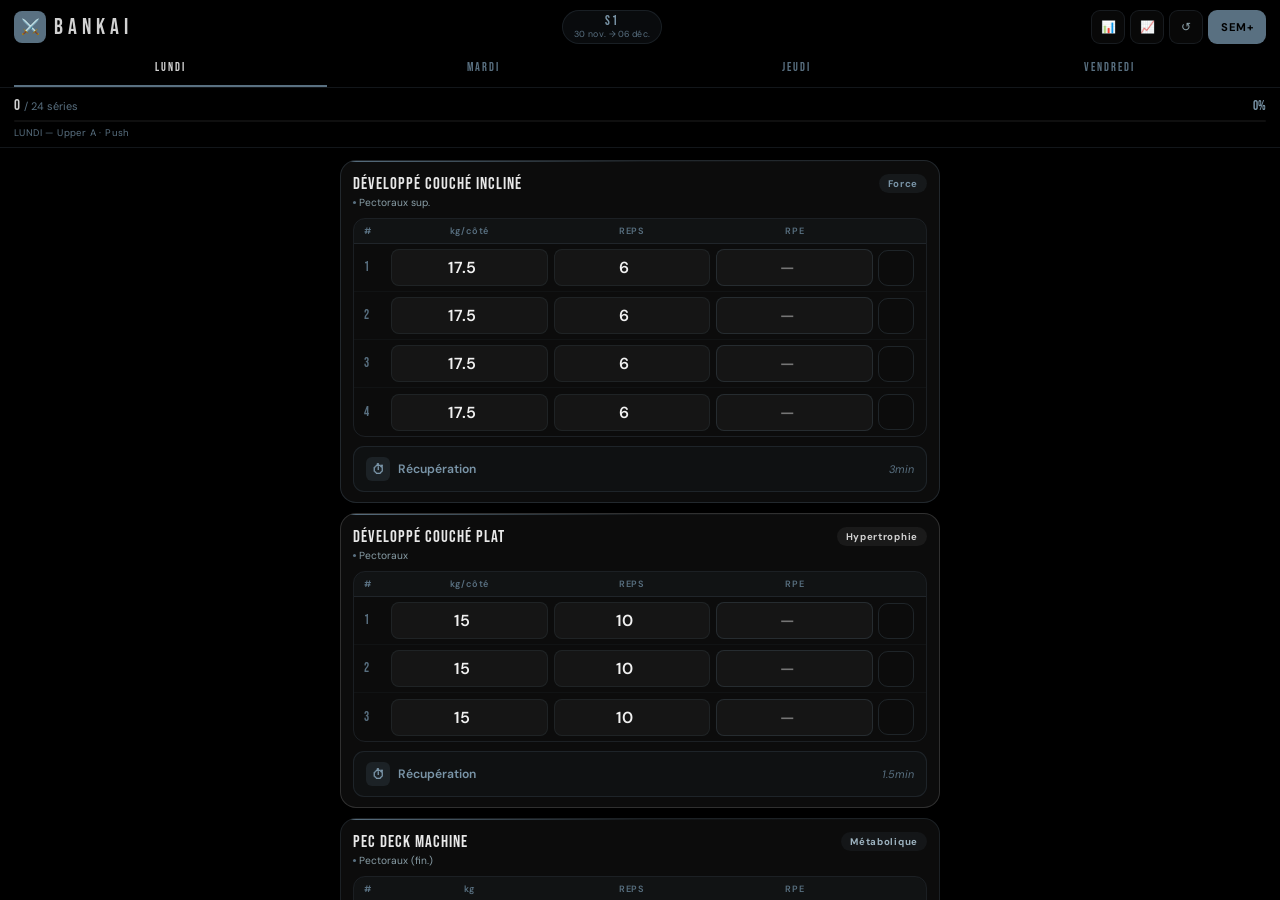
==== commit 7766f492: "Update index.html" ====
--- a/index.html
+++ b/index.html
@@ -2,270 +2,444 @@
 <html lang="fr">
 <head>
 <meta charset="UTF-8">
-<meta name="viewport" content="width=device-width, initial-scale=1.0, viewport-fit=cover">
+<meta name="viewport" content="width=device-width, initial-scale=1.0, viewport-fit=cover, user-scalable=no">
 <meta name="apple-mobile-web-app-capable" content="yes">
 <meta name="apple-mobile-web-app-status-bar-style" content="black-translucent">
 <meta name="apple-mobile-web-app-title" content="BANKAI">
+<meta name="theme-color" content="#000000">
 <title>BANKAI</title>
 <link rel="apple-touch-icon" href="icon.png">
-<link rel="icon" href="icon.png">
-<link href="https://fonts.googleapis.com/css2?family=Bebas+Neue&family=DM+Sans:wght@300;400;500;600&display=swap" rel="stylesheet">
+<link href="https://fonts.googleapis.com/css2?family=Bebas+Neue&family=DM+Sans:wght@400;500;600&display=swap" rel="stylesheet">
 <style>
-*{box-sizing:border-box;margin:0;padding:0;-webkit-tap-highlight-color:transparent}
+*{box-sizing:border-box;margin:0;padding:0;-webkit-tap-highlight-color:transparent;-webkit-touch-callout:none}
 :root{
-  --bg:#000;--s1:#0a0a0a;--s2:#111;--s3:#1a1a1a;
-  --b1:rgba(89,112,129,.25);--b2:rgba(89,112,129,.45);--b3:rgba(210,210,210,.15);
+  --bg:#000;--s1:#0c0c0c;--s2:#141414;--s3:#1c1c1c;
+  --b1:rgba(89,112,129,.2);--b2:rgba(89,112,129,.38);
   --steel:#597081;--steel2:#7a95a8;--steel3:#9db3c0;
-  --light:#D2D2D2;--light2:#e8e8e8;--text:#f0f0f0;
-  --muted:#597081;--muted2:#8a9fa8;--r:14px;
-  --ok:#7a95a8;--warn:#9db3c0;--fail:#597081;
-}
-html{height:100%}
-body{background:var(--bg);color:var(--text);font-family:'DM Sans',sans-serif;min-height:100%;overflow-x:hidden;padding-bottom:calc(env(safe-area-inset-bottom)+24px);-webkit-font-smoothing:antialiased}
-
-.bg-wrap{position:fixed;inset:0;z-index:0;pointer-events:none;overflow:hidden}
-.bg-orb{position:absolute;border-radius:50%;filter:blur(90px);opacity:.07}
-.bg-orb1{width:500px;height:500px;background:radial-gradient(circle,#597081,transparent);top:-150px;left:-100px;animation:ob1 22s ease-in-out infinite}
-.bg-orb2{width:350px;height:350px;background:radial-gradient(circle,#D2D2D2,transparent);bottom:-80px;right:-80px;animation:ob2 28s ease-in-out infinite}
-.bg-grid{position:absolute;inset:0;background-image:linear-gradient(rgba(89,112,129,.04) 1px,transparent 1px),linear-gradient(90deg,rgba(89,112,129,.04) 1px,transparent 1px);background-size:36px 36px}
-@keyframes ob1{0%,100%{transform:translate(0,0)}50%{transform:translate(50px,40px)}}
-@keyframes ob2{0%,100%{transform:translate(0,0)}50%{transform:translate(-40px,-50px)}}
-
-/* HEADER */
-.hdr{position:sticky;top:0;z-index:50;padding:calc(env(safe-area-inset-top)+10px) 0 0}
-.hdr-glass{background:rgba(0,0,0,.85);backdrop-filter:blur(24px);-webkit-backdrop-filter:blur(24px);border-bottom:1px solid var(--b1)}
-.hdr-inner{max-width:780px;margin:0 auto;padding:0 14px}
-.hdr-top{display:flex;justify-content:space-between;align-items:center;padding:11px 0 10px;gap:8px;flex-wrap:wrap}
-.logo{display:flex;align-items:center;gap:9px}
-.logo-icon{width:34px;height:34px;border-radius:9px;background:var(--steel);display:flex;align-items:center;justify-content:center;font-size:1rem}
-.logo-text{font-family:'Bebas Neue';font-size:1.45rem;letter-spacing:5px;color:var(--light)}
-.week-pill{background:rgba(89,112,129,.12);border:1px solid var(--b2);border-radius:99px;padding:4px 13px;text-align:center}
-.week-num{font-family:'Bebas Neue';font-size:.9rem;letter-spacing:2px;color:var(--steel2);line-height:1}
-.week-date{font-size:.58rem;color:var(--muted);letter-spacing:.4px}
-.hdr-actions{display:flex;gap:5px}
-.act-btn{height:32px;border-radius:9px;border:1px solid var(--b1);background:rgba(255,255,255,.03);color:var(--muted2);cursor:pointer;display:flex;align-items:center;justify-content:center;font-size:.8rem;padding:0 10px;transition:all .15s;font-family:'DM Sans';white-space:nowrap}
-.act-btn:active{background:rgba(89,112,129,.2);color:var(--light);transform:scale(.93)}
-.act-btn-next{background:var(--steel);color:#000;border-color:transparent;font-weight:700;font-size:.72rem;letter-spacing:.5px}
-.act-btn-next:active{background:var(--steel2)}
-
-/* TABS */
-.tabs-wrap{display:flex;overflow-x:auto;scrollbar-width:none;padding:2px 0 0}
-.tabs-wrap::-webkit-scrollbar{display:none}
-.tab{flex:1;min-width:68px;padding:9px 4px 12px;border:none;background:transparent;font-family:'Bebas Neue';font-size:.8rem;letter-spacing:2px;cursor:pointer;border-bottom:2px solid transparent;transition:all .18s;color:var(--muted);white-space:nowrap}
+  --light:#D2D2D2;--light2:#e8e8e8;
+  --text:#f0f0f0;--muted:#597081;--muted2:#8a9fa8;
+  --safe-top:env(safe-area-inset-top);
+  --safe-bot:env(safe-area-inset-bottom);
+  --safe-l:env(safe-area-inset-left);
+  --safe-r:env(safe-area-inset-right);
+  --hdr-h:112px;
+  --tab-h:50px;
+}
+html{height:100%;overflow:hidden}
+body{
+  background:var(--bg);color:var(--text);
+  font-family:'DM Sans',sans-serif;
+  height:100%;overflow:hidden;
+  display:flex;flex-direction:column;
+  -webkit-font-smoothing:antialiased;
+  overscroll-behavior:none;
+}
+
+/* ── FIXED HEADER ── */
+.hdr{
+  flex-shrink:0;
+  background:rgba(0,0,0,.92);
+  backdrop-filter:blur(20px);-webkit-backdrop-filter:blur(20px);
+  border-bottom:1px solid var(--b1);
+  padding-top:var(--safe-top);
+  padding-left:var(--safe-l);
+  padding-right:var(--safe-r);
+  z-index:100;
+}
+.hdr-top{
+  display:flex;align-items:center;justify-content:space-between;
+  padding:10px 14px 0;gap:8px;
+}
+.logo{display:flex;align-items:center;gap:8px}
+.logo-icon{width:32px;height:32px;border-radius:8px;background:var(--steel);display:flex;align-items:center;justify-content:center;font-size:.95rem;flex-shrink:0}
+.logo-text{font-family:'Bebas Neue';font-size:1.35rem;letter-spacing:5px;color:var(--light)}
+.week-pill{background:rgba(89,112,129,.1);border:1px solid var(--b1);border-radius:99px;padding:3px 11px;text-align:center;flex-shrink:0}
+.week-num{font-family:'Bebas Neue';font-size:.82rem;letter-spacing:2px;color:var(--steel2);line-height:1.1}
+.week-date{font-size:.55rem;color:var(--muted);letter-spacing:.3px}
+.hdr-btns{display:flex;gap:5px}
+.hbtn{
+  height:34px;min-width:34px;border-radius:9px;border:1px solid var(--b1);
+  background:rgba(255,255,255,.03);color:var(--muted2);cursor:pointer;
+  display:flex;align-items:center;justify-content:center;
+  font-size:.75rem;padding:0 8px;font-family:'DM Sans';white-space:nowrap;
+  -webkit-user-select:none;user-select:none;
+  transition:background .1s,transform .1s;
+}
+.hbtn:active{background:rgba(89,112,129,.22);transform:scale(.91)}
+.hbtn-accent{background:var(--steel);color:#000;border-color:transparent;font-weight:700;font-size:.7rem;letter-spacing:.4px;padding:0 12px}
+.hbtn-accent:active{background:var(--steel2)}
+
+/* ── TABS ── */
+.tabs{
+  display:flex;overflow-x:auto;scrollbar-width:none;
+  padding:8px 14px 0;gap:0;
+}
+.tabs::-webkit-scrollbar{display:none}
+.tab{
+  flex:1;min-width:64px;
+  padding:8px 4px 10px;border:none;
+  background:transparent;
+  font-family:'Bebas Neue';font-size:.78rem;letter-spacing:2px;
+  cursor:pointer;border-bottom:2px solid transparent;
+  color:var(--muted);white-space:nowrap;
+  transition:color .15s,border-color .15s;
+  -webkit-user-select:none;user-select:none;
+}
 .tab.active{color:var(--light);border-color:var(--steel)}
 
-/* FATIGUE INDICATOR */
-.fatigue-bar{background:rgba(0,0,0,.9);border-bottom:1px solid var(--b1);padding:9px 14px}
-.fatigue-inner{max-width:780px;margin:0 auto}
+/* ── PROGRESS STRIP ── */
+.pg-strip{
+  flex-shrink:0;
+  background:rgba(0,0,0,.85);
+  border-bottom:1px solid var(--b1);
+  padding:8px 14px;
+  padding-left:calc(14px + var(--safe-l));
+  padding-right:calc(14px + var(--safe-r));
+}
 .pg-row{display:flex;justify-content:space-between;align-items:center;margin-bottom:5px}
-.pg-done{font-family:'Bebas Neue';font-size:1rem;color:var(--light)}
-.pg-total{font-size:.7rem;color:var(--muted)}
-.pg-pct{font-family:'Bebas Neue';font-size:.82rem;color:var(--steel2)}
+.pg-left{display:flex;align-items:baseline;gap:4px}
+.pg-n{font-family:'Bebas Neue';font-size:.95rem;color:var(--light)}
+.pg-t{font-size:.68rem;color:var(--muted)}
+.pg-pct{font-family:'Bebas Neue';font-size:.8rem;color:var(--steel2)}
 .pg-track{height:2px;background:rgba(255,255,255,.06);border-radius:99px;overflow:hidden}
-.pg-fill{height:100%;background:linear-gradient(90deg,var(--steel),var(--light));border-radius:99px;transition:width .4s cubic-bezier(.4,0,.2,1)}
-.fatigue-row{display:flex;gap:8px;margin-top:6px;align-items:center}
-.fatigue-lbl{font-size:.6rem;color:var(--muted);letter-spacing:.5px;flex:1}
-.fatigue-chips{display:flex;gap:5px}
-.f-chip{font-size:.58rem;padding:2px 7px;border-radius:99px;border:1px solid;font-weight:600;letter-spacing:.3px}
-
-/* GRID */
-.grid{max-width:780px;margin:0 auto;padding:14px 12px 90px;display:grid;grid-template-columns:repeat(auto-fill,minmax(272px,1fr));gap:11px;position:relative;z-index:1}
-
-/* CARD */
-.card{background:rgba(10,10,10,.8);border:1px solid var(--b1);border-radius:18px;overflow:hidden;backdrop-filter:blur(8px);-webkit-backdrop-filter:blur(8px);position:relative}
-.card::before{content:'';position:absolute;inset:0;border-radius:18px;background:linear-gradient(135deg,rgba(255,255,255,.02),transparent 60%);pointer-events:none}
-.card-line{height:1px;background:linear-gradient(90deg,var(--steel),rgba(89,112,129,.15),transparent)}
-.card-body{padding:13px 13px 11px;display:flex;flex-direction:column;gap:10px}
-.card-head{display:flex;justify-content:space-between;align-items:flex-start;gap:8px}
-.card-name{font-family:'Bebas Neue';font-size:1.1rem;letter-spacing:1px;line-height:1.15;color:var(--light2)}
-.card-muscle{font-size:.65rem;color:var(--muted2);margin-top:2px;display:flex;align-items:center;gap:3px}
+.pg-fill{height:100%;background:linear-gradient(90deg,var(--steel),var(--light));border-radius:99px;transition:width .35s ease}
+.pg-day{font-size:.6rem;color:var(--muted);margin-top:4px;letter-spacing:.4px}
+
+/* ── SCROLL AREA ── */
+.scroll-area{
+  flex:1;overflow-y:auto;overflow-x:hidden;
+  -webkit-overflow-scrolling:touch;
+  overscroll-behavior-y:contain;
+  padding:12px 12px calc(var(--safe-bot) + 24px);
+  padding-left:calc(12px + var(--safe-l));
+  padding-right:calc(12px + var(--safe-r));
+}
+
+/* ── CARDS — single column on mobile ── */
+.grid{display:flex;flex-direction:column;gap:10px;max-width:600px;margin:0 auto}
+
+/* ── CARD ── */
+.card{
+  background:var(--s1);
+  border:1px solid var(--b1);
+  border-radius:16px;overflow:hidden;
+  position:relative;
+}
+.card-line{height:1px;background:linear-gradient(90deg,var(--steel),rgba(89,112,129,.1),transparent)}
+.card-body{padding:12px 12px 10px;display:flex;flex-direction:column;gap:9px}
+.card-head{display:flex;justify-content:space-between;align-items:flex-start;gap:6px}
+.card-name{font-family:'Bebas Neue';font-size:1.08rem;letter-spacing:1px;line-height:1.15;color:var(--light2)}
+.card-muscle{font-size:.64rem;color:var(--muted2);margin-top:2px;display:flex;align-items:center;gap:3px}
 .card-muscle::before{content:'';width:3px;height:3px;border-radius:50%;background:var(--steel);display:inline-block;flex-shrink:0}
-.zone-badge{padding:3px 9px;border-radius:99px;font-size:.62rem;font-weight:700;letter-spacing:.7px;white-space:nowrap;flex-shrink:0}
-
-/* PERF SUMMARY on card */
-.card-perf{display:flex;align-items:center;justify-content:space-between;padding:5px 8px;background:rgba(89,112,129,.05);border:1px solid var(--b1);border-radius:9px}
-.perf-item{display:flex;flex-direction:column;align-items:center;gap:1px}
-.perf-val{font-family:'Bebas Neue';font-size:.95rem;line-height:1}
-.perf-lbl{font-size:.52rem;color:var(--muted);letter-spacing:.5px}
-.perf-sep{width:1px;height:22px;background:var(--b1)}
-
-/* SETS TABLE */
-.sets-table{display:flex;flex-direction:column;gap:0;border:1px solid var(--b1);border-radius:11px;overflow:hidden}
-.sets-header{display:grid;grid-template-columns:28px 1fr 1fr 1fr 32px;gap:0;background:rgba(89,112,129,.08);padding:5px 8px;border-bottom:1px solid var(--b1)}
-.sets-header span{font-size:.58rem;color:var(--muted);letter-spacing:.8px;text-align:center;font-weight:600}
-.sets-header span:first-child{text-align:left}
-.set-row{display:grid;grid-template-columns:28px 1fr 1fr 1fr 32px;gap:0;padding:7px 8px;align-items:center;border-bottom:1px solid rgba(89,112,129,.08);transition:background .15s;position:relative}
+.zone-badge{padding:3px 9px;border-radius:99px;font-size:.6rem;font-weight:700;letter-spacing:.7px;white-space:nowrap;flex-shrink:0}
+
+/* ── SETS TABLE — optimized touch ── */
+.sets-table{border:1px solid var(--b1);border-radius:12px;overflow:hidden}
+.sets-hdr{
+  display:grid;grid-template-columns:24px 1fr 1fr 1fr 40px;
+  background:rgba(89,112,129,.07);
+  padding:6px 10px;border-bottom:1px solid var(--b1);
+}
+.sets-hdr span{font-size:.57rem;color:var(--muted);letter-spacing:.8px;text-align:center;font-weight:600}
+.sets-hdr span:first-child{text-align:left}
+.set-row{
+  display:grid;grid-template-columns:24px 1fr 1fr 1fr 40px;
+  padding:0 10px;align-items:center;
+  border-bottom:1px solid rgba(89,112,129,.07);
+  min-height:48px;/* comfortable touch target */
+  transition:background .15s;
+}
 .set-row:last-child{border-bottom:none}
-.set-row.done-row{background:rgba(89,112,129,.07)}
-.set-num{font-family:'Bebas Neue';font-size:.85rem;color:var(--muted);line-height:1}
-.set-input{background:rgba(255,255,255,.04);border:1px solid rgba(89,112,129,.18);border-radius:7px;color:var(--text);font-family:'DM Sans';font-size:.8rem;font-weight:600;text-align:center;padding:4px 3px;width:100%;outline:none;margin:0 2px;min-width:0;transition:border-color .15s}
-.set-input:focus{border-color:var(--steel)}
-.set-input.done-input{border-color:rgba(89,112,129,.35);color:var(--light)}
-.rpe-input-wrap{position:relative;margin:0 2px}
-.rpe-input{background:rgba(255,255,255,.04);border:1px solid rgba(89,112,129,.18);border-radius:7px;color:var(--text);font-family:'DM Sans';font-size:.8rem;font-weight:600;text-align:center;padding:4px 3px;width:100%;outline:none;transition:border-color .15s,color .15s}
-.rpe-input:focus{border-color:var(--steel)}
-.set-check{width:28px;height:28px;border-radius:50%;border:1.5px solid rgba(89,112,129,.3);background:transparent;cursor:pointer;display:flex;align-items:center;justify-content:center;font-size:.65rem;color:transparent;transition:all .18s;flex-shrink:0;-webkit-user-select:none;user-select:none;justify-self:center}
-.set-check.checked{background:var(--steel);border-color:var(--steel);color:#000;box-shadow:0 0 10px rgba(89,112,129,.4)}
-.set-check:active{transform:scale(.82)}
-
-/* NOTE SEANCE */
-.note-area{width:100%;background:rgba(255,255,255,.03);border:1px solid var(--b1);border-radius:9px;color:var(--text);font-family:'DM Sans';font-size:.75rem;padding:8px 10px;outline:none;resize:none;height:58px;transition:border-color .2s}
-.note-area:focus{border-color:var(--steel)}
-.note-area::placeholder{color:var(--muted)}
-.note-save-btn{margin-top:5px;width:100%;padding:7px;border:1px solid var(--b1);border-radius:9px;background:rgba(89,112,129,.08);color:var(--steel2);font-family:'DM Sans';font-size:.72rem;font-weight:600;cursor:pointer;transition:all .15s}
-.note-save-btn:active{background:rgba(89,112,129,.2)}
-
-/* TIMER BTN */
-.timer-btn{display:flex;align-items:center;justify-content:space-between;padding:8px 11px;background:rgba(89,112,129,.06);border:1px solid var(--b1);border-radius:11px;cursor:pointer;transition:all .2s}
-.timer-btn:active{background:rgba(89,112,129,.14);transform:scale(.98)}
-.timer-btn-l{display:flex;align-items:center;gap:7px;font-size:.74rem;color:var(--steel2);font-weight:600}
-.timer-icon{width:22px;height:22px;border-radius:6px;background:rgba(89,112,129,.18);display:flex;align-items:center;justify-content:center;font-size:.75rem}
-.timer-dur{font-size:.67rem;color:var(--muted);font-style:italic}
-
-/* TIMER OVERLAY */
-.t-ov{position:fixed;inset:0;z-index:200;display:flex;flex-direction:column;align-items:center;justify-content:center;gap:0;opacity:0;pointer-events:none;transition:opacity .25s;padding:20px}
+.set-row.done{background:rgba(89,112,129,.06)}
+.set-n{font-family:'Bebas Neue';font-size:.8rem;color:var(--muted);line-height:1}
+/* Big touch-friendly inputs */
+.si{
+  background:rgba(255,255,255,.04);
+  border:1px solid rgba(89,112,129,.15);
+  border-radius:8px;
+  color:var(--text);
+  font-family:'DM Sans';font-size:.85rem;font-weight:600;
+  text-align:center;
+  padding:7px 2px;
+  width:calc(100% - 6px);
+  margin:0 3px;
+  outline:none;
+  /* prevent iOS zoom on focus (font >= 16px) */
+  font-size:16px;
+  transform-origin:center;
+  transition:border-color .15s;
+  -webkit-appearance:none;appearance:none;
+}
+.si:focus{border-color:var(--steel);background:rgba(89,112,129,.1)}
+.si.done-i{border-color:rgba(89,112,129,.3);color:var(--light)}
+.rpe-i{
+  background:rgba(255,255,255,.04);
+  border:1px solid rgba(89,112,129,.15);
+  border-radius:8px;
+  color:var(--muted2);
+  font-family:'DM Sans';font-size:16px;font-weight:600;
+  text-align:center;
+  padding:7px 2px;
+  width:calc(100% - 6px);
+  margin:0 3px;
+  outline:none;
+  -webkit-appearance:none;appearance:none;
+  transition:border-color .15s,color .15s;
+}
+.rpe-i:focus{border-color:var(--steel)}
+
+/* ── BIG CHECK BUTTON ── */
+.chk{
+  width:36px;height:36px;
+  border-radius:10px;
+  border:1.5px solid rgba(89,112,129,.25);
+  background:transparent;
+  cursor:pointer;
+  display:flex;align-items:center;justify-content:center;
+  font-size:.7rem;color:transparent;
+  transition:all .15s;
+  flex-shrink:0;justify-self:center;
+  -webkit-user-select:none;user-select:none;
+}
+.chk.on{background:var(--steel);border-color:var(--steel);color:#000;font-weight:900;box-shadow:0 0 10px rgba(89,112,129,.35)}
+.chk:active{transform:scale(.82)}
+
+/* ── TIMER BUTTON ── */
+.t-btn{
+  display:flex;align-items:center;justify-content:space-between;
+  padding:10px 12px;
+  background:rgba(89,112,129,.05);
+  border:1px solid var(--b1);border-radius:11px;
+  cursor:pointer;
+  min-height:44px;
+  -webkit-user-select:none;user-select:none;
+  transition:background .15s;
+}
+.t-btn:active{background:rgba(89,112,129,.15)}
+.t-btn-l{display:flex;align-items:center;gap:8px;font-size:.76rem;color:var(--steel2);font-weight:600}
+.t-ico{width:24px;height:24px;border-radius:6px;background:rgba(89,112,129,.18);display:flex;align-items:center;justify-content:center;font-size:.8rem}
+.t-dur{font-size:.68rem;color:var(--muted);font-style:italic}
+
+/* ── CARDIO CARD ── */
+.cardio-row{display:flex;align-items:center;gap:12px;padding:10px 0;min-height:48px}
+.cardio-lbl{font-size:.78rem;color:var(--muted2);flex:1}
+
+/* ── TIMER OVERLAY ── */
+.t-ov{
+  position:fixed;inset:0;z-index:200;
+  display:flex;flex-direction:column;align-items:center;justify-content:center;gap:0;
+  opacity:0;pointer-events:none;transition:opacity .22s;
+  padding:20px;
+  padding-top:calc(20px + var(--safe-top));
+  padding-bottom:calc(20px + var(--safe-bot));
+}
 .t-ov.open{opacity:1;pointer-events:all}
-.t-bg{position:absolute;inset:0;background:rgba(0,0,0,.96);backdrop-filter:blur(30px);-webkit-backdrop-filter:blur(30px)}
-.t-glow{position:absolute;width:300px;height:300px;border-radius:50%;background:radial-gradient(circle,rgba(89,112,129,.2),transparent 70%);animation:tpulse 2.5s ease-in-out infinite}
-@keyframes tpulse{0%,100%{transform:scale(1);opacity:.5}50%{transform:scale(1.15);opacity:1}}
-.t-content{position:relative;z-index:1;display:flex;flex-direction:column;align-items:center;gap:14px;width:100%}
-.t-exo-name{font-size:.68rem;color:var(--muted2);letter-spacing:3px;text-transform:uppercase;text-align:center}
-.t-ring{position:relative;width:188px;height:188px}
-.t-svg{width:188px;height:188px;transform:rotate(-90deg)}
-.t-track{fill:none;stroke:rgba(255,255,255,.05);stroke-width:6}
-.t-prog{fill:none;stroke-width:6;stroke-linecap:round;transition:stroke-dashoffset .95s linear,stroke .4s}
-.t-center{position:absolute;inset:0;display:flex;flex-direction:column;align-items:center;justify-content:center;gap:2px}
-.t-time{font-family:'Bebas Neue';font-size:3.2rem;letter-spacing:5px;line-height:1;color:var(--light)}
-.t-sublabel{font-size:.58rem;color:var(--muted);letter-spacing:3px}
-.t-adjs{display:flex;gap:7px}
-.t-adj{padding:7px 13px;background:rgba(89,112,129,.1);border:1px solid var(--b1);border-radius:9px;color:var(--steel2);font-size:.72rem;font-weight:700;cursor:pointer;transition:all .15s;font-family:'DM Sans'}
-.t-adj:active{background:rgba(89,112,129,.25);transform:scale(.93)}
-.t-ctrls{display:flex;gap:12px;align-items:center}
-.t-ctrl{width:52px;height:52px;border-radius:50%;border:none;cursor:pointer;display:flex;align-items:center;justify-content:center;font-size:1.1rem;transition:all .2s}
-.t-ctrl:active{transform:scale(.88)}
-.t-ctrl-ghost{background:rgba(255,255,255,.05);border:1px solid var(--b1);color:var(--muted2)}
-.t-ctrl-main{background:var(--steel);color:#000;box-shadow:0 0 20px rgba(89,112,129,.4);width:60px;height:60px;font-size:1.15rem}
-
-/* BANKAI */
+.t-ov-bg{position:absolute;inset:0;background:rgba(0,0,0,.97);backdrop-filter:blur(30px);-webkit-backdrop-filter:blur(30px)}
+.t-glow{position:absolute;width:280px;height:280px;border-radius:50%;background:radial-gradient(circle,rgba(89,112,129,.18),transparent 70%);animation:tpls 2.5s ease-in-out infinite}
+@keyframes tpls{0%,100%{transform:scale(1);opacity:.5}50%{transform:scale(1.15);opacity:1}}
+.t-inner{position:relative;z-index:1;display:flex;flex-direction:column;align-items:center;gap:16px;width:100%}
+.t-exo-nm{font-size:.65rem;color:var(--muted2);letter-spacing:3px;text-align:center;text-transform:uppercase}
+.t-ring{position:relative;width:180px;height:180px}
+.t-svg{width:180px;height:180px;transform:rotate(-90deg)}
+.t-track{fill:none;stroke:rgba(255,255,255,.05);stroke-width:7}
+.t-prog{fill:none;stroke:#597081;stroke-width:7;stroke-linecap:round;transition:stroke-dashoffset .95s linear,stroke .4s}
+.t-cnt{position:absolute;inset:0;display:flex;flex-direction:column;align-items:center;justify-content:center;gap:2px}
+.t-time{font-family:'Bebas Neue';font-size:3rem;letter-spacing:5px;line-height:1;color:var(--light)}
+.t-sub{font-size:.56rem;color:var(--muted);letter-spacing:3px}
+.t-adjs{display:flex;gap:8px;flex-wrap:wrap;justify-content:center}
+.t-adj{
+  padding:10px 14px;min-height:44px;
+  background:rgba(89,112,129,.1);border:1px solid var(--b1);border-radius:10px;
+  color:var(--steel2);font-size:.74rem;font-weight:700;cursor:pointer;
+  font-family:'DM Sans';-webkit-user-select:none;user-select:none;
+  display:flex;align-items:center;
+  transition:background .1s;
+}
+.t-adj:active{background:rgba(89,112,129,.25)}
+.t-ctrls{display:flex;gap:14px;align-items:center}
+.t-ctrl{
+  width:54px;height:54px;border-radius:50%;border:none;cursor:pointer;
+  display:flex;align-items:center;justify-content:center;font-size:1.1rem;
+  -webkit-user-select:none;user-select:none;
+  transition:transform .1s;
+}
+.t-ctrl:active{transform:scale(.86)}
+.t-ctrl-g{background:rgba(255,255,255,.06);border:1px solid var(--b1);color:var(--muted2)}
+.t-ctrl-m{background:var(--steel);color:#000;box-shadow:0 0 18px rgba(89,112,129,.4);width:62px;height:62px;font-size:1.2rem}
+
+/* ── BANKAI ── */
 .bk-ov{position:fixed;inset:0;z-index:300;display:flex;flex-direction:column;align-items:center;justify-content:center;gap:6px;opacity:0;pointer-events:none;transition:opacity .2s;overflow:hidden}
 .bk-ov.open{opacity:1;pointer-events:all}
 .bk-bg{position:absolute;inset:0;background:#000}
-.bk-radial{position:absolute;inset:0;background:radial-gradient(ellipse at center,rgba(89,112,129,.35) 0%,transparent 65%);animation:bkr .8s ease-out forwards;opacity:0}
+.bk-radial{position:absolute;inset:0;background:radial-gradient(ellipse at center,rgba(89,112,129,.3),transparent 65%);animation:bkr .7s ease-out forwards;opacity:0}
 @keyframes bkr{0%{opacity:0;transform:scale(.4)}100%{opacity:1;transform:scale(1)}}
 .bk-lines{position:absolute;inset:0;display:flex;align-items:center;justify-content:center}
-.bk-line{position:absolute;width:1px;background:linear-gradient(to top,transparent,rgba(210,210,210,.35),transparent);height:100vh;animation:bkl .7s ease-out forwards;opacity:0}
+.bk-line{position:absolute;width:1px;background:linear-gradient(to top,transparent,rgba(210,210,210,.3),transparent);height:100vh;animation:bkl .7s ease-out forwards;opacity:0}
 @keyframes bkl{0%{opacity:0}60%{opacity:1}100%{opacity:.2}}
-.bk-content{position:relative;z-index:1;display:flex;flex-direction:column;align-items:center;gap:6px}
-.bk-icon{font-size:4rem;animation:bki .5s cubic-bezier(.34,1.56,.64,1) forwards;opacity:0;filter:drop-shadow(0 0 20px rgba(210,210,210,.5))}
+.bk-c{position:relative;z-index:1;display:flex;flex-direction:column;align-items:center;gap:6px}
+.bk-icon{font-size:3.8rem;animation:bki .45s cubic-bezier(.34,1.56,.64,1) forwards;opacity:0}
 @keyframes bki{0%{opacity:0;transform:scale(0) rotate(-90deg)}100%{opacity:1;transform:scale(1) rotate(0)}}
-.bk-title{font-family:'Bebas Neue';font-size:4.5rem;letter-spacing:14px;line-height:1;color:var(--light);animation:bkt .5s .2s cubic-bezier(.34,1.56,.64,1) both}
+.bk-title{font-family:'Bebas Neue';font-size:4.2rem;letter-spacing:14px;line-height:1;color:var(--light);animation:bkt .5s .2s cubic-bezier(.34,1.56,.64,1) both}
 @keyframes bkt{0%{opacity:0;transform:scale(1.8)}100%{opacity:1;transform:scale(1)}}
-.bk-sub{font-size:.75rem;color:var(--steel2);letter-spacing:5px;animation:bkt .4s .38s both}
-.bk-tap{font-size:.62rem;color:var(--muted);letter-spacing:3px;margin-top:44px;animation:blnk 1.4s infinite}
+.bk-sub{font-size:.72rem;color:var(--steel2);letter-spacing:5px;animation:bkt .4s .35s both}
+.bk-tap{font-size:.6rem;color:var(--muted);letter-spacing:3px;margin-top:44px;animation:blnk 1.4s infinite}
 @keyframes blnk{0%,100%{opacity:1}50%{opacity:.2}}
 
-/* SHEETS */
-.s-ov{position:fixed;inset:0;background:rgba(0,0,0,.78);z-index:150;display:flex;align-items:flex-end;justify-content:center;opacity:0;pointer-events:none;transition:opacity .22s;backdrop-filter:blur(4px);-webkit-backdrop-filter:blur(4px)}
+/* ── BOTTOM SHEET ── */
+.s-ov{
+  position:fixed;inset:0;background:rgba(0,0,0,.75);
+  z-index:150;display:flex;align-items:flex-end;justify-content:center;
+  opacity:0;pointer-events:none;transition:opacity .22s;
+  backdrop-filter:blur(4px);-webkit-backdrop-filter:blur(4px);
+}
 .s-ov.open{opacity:1;pointer-events:all}
-.sheet{background:rgba(8,8,8,.97);border:1px solid var(--b2);border-bottom:none;border-radius:22px 22px 0 0;padding:6px 0 0;width:100%;max-width:680px;max-height:90vh;overflow-y:auto;transform:translateY(28px);transition:transform .28s cubic-bezier(.4,0,.2,1)}
+.sheet{
+  background:#0a0a0a;border:1px solid var(--b2);border-bottom:none;
+  border-radius:22px 22px 0 0;
+  padding:0;width:100%;max-width:680px;
+  max-height:88vh;
+  display:flex;flex-direction:column;
+  transform:translateY(30px);transition:transform .26s cubic-bezier(.4,0,.2,1);
+}
 .s-ov.open .sheet{transform:translateY(0)}
-.sh-handle{width:34px;height:4px;border-radius:99px;background:rgba(255,255,255,.1);margin:10px auto 0}
-.sh-head{padding:14px 18px 4px;display:flex;align-items:flex-start;justify-content:space-between}
-.sh-title{font-family:'Bebas Neue';font-size:1.7rem;letter-spacing:3px;color:var(--light)}
-.sh-close{width:28px;height:28px;border-radius:50%;background:rgba(255,255,255,.05);border:none;color:var(--muted2);cursor:pointer;display:flex;align-items:center;justify-content:center;font-size:.82rem;flex-shrink:0}
-.sh-body{padding:10px 18px calc(env(safe-area-inset-bottom)+30px)}
-.sh-sub{font-size:.72rem;color:var(--muted);margin-bottom:14px}
+.sh-handle{width:34px;height:4px;border-radius:99px;background:rgba(255,255,255,.1);margin:12px auto 0;flex-shrink:0}
+.sh-head{
+  padding:12px 16px 6px;
+  display:flex;align-items:center;justify-content:space-between;
+  flex-shrink:0;border-bottom:1px solid var(--b1);
+}
+.sh-title{font-family:'Bebas Neue';font-size:1.6rem;letter-spacing:3px;color:var(--light)}
+.sh-close{
+  width:32px;height:32px;min-width:32px;border-radius:50%;
+  background:rgba(255,255,255,.05);border:none;color:var(--muted2);cursor:pointer;
+  display:flex;align-items:center;justify-content:center;font-size:.85rem;
+}
+.sh-close:active{background:rgba(255,255,255,.12)}
+.sh-scroll{
+  flex:1;overflow-y:auto;-webkit-overflow-scrolling:touch;
+  padding:12px 16px calc(var(--safe-bot) + 24px);
+}
+.sh-sub{font-size:.7rem;color:var(--muted);margin-bottom:14px}
 
 /* NEXT WEEK */
-.day-grp{margin-bottom:18px}
-.day-grp-title{font-family:'Bebas Neue';font-size:.92rem;letter-spacing:2px;color:var(--steel2);margin-bottom:9px;padding-bottom:5px;border-bottom:1px solid var(--b1);display:flex;align-items:center;gap:7px}
-.day-dot{width:5px;height:5px;border-radius:50%;background:var(--steel)}
-.ch-item{display:flex;align-items:center;gap:7px;padding:6px 0;border-bottom:1px solid rgba(255,255,255,.03);font-size:.78rem}
+.day-grp{margin-bottom:16px}
+.day-grp-title{font-family:'Bebas Neue';font-size:.88rem;letter-spacing:2px;color:var(--steel2);margin-bottom:8px;padding-bottom:5px;border-bottom:1px solid var(--b1);display:flex;align-items:center;gap:6px}
+.day-dot{width:5px;height:5px;border-radius:50%;background:var(--steel);flex-shrink:0}
+.ch-item{display:flex;align-items:center;gap:6px;padding:7px 0;border-bottom:1px solid rgba(255,255,255,.03);font-size:.78rem;min-height:40px}
 .ch-item:last-child{border:none}
-.ch-name{flex:1;color:rgba(255,255,255,.75)}
-.ch-w{color:var(--muted);font-size:.7rem}
-.st-badge{padding:2px 9px;border-radius:99px;font-weight:700;font-size:.68rem}
-.ch-reason{font-size:.6rem;color:var(--muted);flex-shrink:0}
-.confirm-btn{width:100%;padding:15px;border:none;border-radius:14px;background:var(--steel);color:#000;font-family:'Bebas Neue';font-size:1.1rem;letter-spacing:4px;cursor:pointer;margin-top:14px;box-shadow:0 4px 24px rgba(89,112,129,.35);transition:all .2s}
-.confirm-btn:active{transform:scale(.97)}
+.ch-name{flex:1;color:rgba(255,255,255,.75);font-size:.76rem}
+.ch-w{color:var(--muted);font-size:.68rem;white-space:nowrap}
+.st-bdg{padding:3px 9px;border-radius:99px;font-weight:700;font-size:.68rem;white-space:nowrap}
+.ch-rsn{font-size:.6rem;color:var(--muted);flex-shrink:0}
+.confirm-btn{
+  width:100%;padding:16px;border:none;border-radius:14px;
+  background:var(--steel);color:#000;
+  font-family:'Bebas Neue';font-size:1.1rem;letter-spacing:4px;
+  cursor:pointer;margin-top:14px;
+  min-height:52px;
+  -webkit-user-select:none;user-select:none;
+  transition:background .15s;
+}
+.confirm-btn:active{background:var(--steel2)}
 
 /* HISTORY */
-.exo-sel{width:100%;background:rgba(255,255,255,.04);border:1px solid var(--b1);color:var(--text);border-radius:11px;padding:9px 13px;font-family:'DM Sans';font-size:.8rem;outline:none;margin-bottom:14px;appearance:none;-webkit-appearance:none}
-.chart-card{background:rgba(255,255,255,.02);border:1px solid var(--b1);border-radius:14px;padding:15px;margin-bottom:14px}
-.chart-ttl{font-family:'Bebas Neue';font-size:.95rem;letter-spacing:2px;color:var(--steel2);margin-bottom:12px}
-.mini-chart{height:88px;display:flex;align-items:flex-end;gap:5px}
+.exo-sel{
+  width:100%;background:rgba(255,255,255,.04);border:1px solid var(--b1);
+  color:var(--text);border-radius:11px;padding:12px 13px;
+  font-family:'DM Sans';font-size:16px;outline:none;
+  margin-bottom:14px;appearance:none;-webkit-appearance:none;
+  min-height:44px;
+}
+.chart-card{background:rgba(255,255,255,.02);border:1px solid var(--b1);border-radius:14px;padding:14px;margin-bottom:14px}
+.chart-ttl{font-family:'Bebas Neue';font-size:.92rem;letter-spacing:2px;color:var(--steel2);margin-bottom:12px}
+.mini-chart{height:86px;display:flex;align-items:flex-end;gap:5px}
 .bar-col{flex:1;display:flex;flex-direction:column;align-items:center;justify-content:flex-end;gap:3px}
-.bar-r{width:100%;border-radius:4px 4px 0 0;min-height:4px;transition:height .4s;background:linear-gradient(to top,rgba(89,112,129,.3),rgba(89,112,129,.6));border:1px solid rgba(89,112,129,.35)}
-.bar-l{font-size:.53rem;color:var(--muted)}
+.bar-r{width:100%;border-radius:4px 4px 0 0;min-height:4px;background:linear-gradient(to top,rgba(89,112,129,.3),rgba(89,112,129,.6));border:1px solid rgba(89,112,129,.3)}
+.bar-l{font-size:.52rem;color:var(--muted)}
 .bar-v{font-size:.6rem;font-weight:600;color:var(--steel2)}
 .chips{display:flex;gap:6px;flex-wrap:wrap;margin-top:6px}
-.chip{background:rgba(255,255,255,.03);border:1px solid var(--b1);border-radius:99px;padding:4px 11px;font-size:.7rem;color:var(--muted2)}
-.chip-l{color:var(--muted);margin-right:3px;font-size:.63rem}
-
-/* RPE TREND in history */
-.rpe-mini{height:44px;display:flex;align-items:flex-end;gap:4px;margin-top:10px}
-.rpe-col{flex:1;display:flex;flex-direction:column;align-items:center;gap:2px}
-.rpe-bar{width:100%;border-radius:3px 3px 0 0;min-height:3px;transition:height .4s}
-.rpe-lbl{font-size:.5rem;color:var(--muted)}
+.chip{background:rgba(255,255,255,.03);border:1px solid var(--b1);border-radius:99px;padding:5px 11px;font-size:.7rem;color:var(--muted2)}
+.chip-l{color:var(--muted);margin-right:3px;font-size:.62rem}
 
 /* RECAP */
-.recap-card{background:rgba(255,255,255,.02);border:1px solid var(--b1);border-radius:14px;padding:15px;margin-bottom:11px}
-.recap-ttl{font-family:'Bebas Neue';font-size:.83rem;letter-spacing:2px;color:var(--muted2);margin-bottom:12px}
+.recap-card{background:rgba(255,255,255,.02);border:1px solid var(--b1);border-radius:14px;padding:14px;margin-bottom:11px}
+.recap-ttl{font-family:'Bebas Neue';font-size:.82rem;letter-spacing:2px;color:var(--muted2);margin-bottom:12px}
 .vol-item{margin-bottom:9px}
-.vol-top{display:flex;justify-content:space-between;font-size:.72rem;margin-bottom:3px;color:rgba(255,255,255,.65)}
-.vol-val{color:var(--muted);font-size:.67rem}
+.vol-top{display:flex;justify-content:space-between;font-size:.71rem;margin-bottom:3px;color:rgba(255,255,255,.65)}
+.vol-val{color:var(--muted);font-size:.66rem}
 .vol-track{height:3px;background:rgba(255,255,255,.05);border-radius:99px;overflow:hidden}
 .vol-fill{height:100%;border-radius:99px;background:linear-gradient(90deg,var(--steel),var(--light))}
-.rule-item{display:flex;gap:11px;align-items:center;margin-bottom:9px}
-.rule-sym{font-family:'Bebas Neue';font-size:1.3rem;width:20px;line-height:1}
-.rule-desc{font-size:.76rem;color:rgba(255,255,255,.55)}
-
-/* NOTES HISTORY in recap */
-.note-hist-item{padding:8px 10px;background:rgba(89,112,129,.05);border:1px solid var(--b1);border-radius:9px;margin-bottom:7px}
-.note-hist-date{font-size:.6rem;color:var(--muted);margin-bottom:3px;letter-spacing:.5px}
-.note-hist-text{font-size:.74rem;color:rgba(255,255,255,.65)}
-
-/* PERF ALERT in card */
-.perf-alert{display:flex;align-items:center;gap:6px;padding:5px 8px;border-radius:8px;font-size:.66rem;font-weight:600}
+.rule-item{display:flex;gap:10px;align-items:flex-start;margin-bottom:9px;min-height:32px}
+.rule-sym{font-family:'Bebas Neue';font-size:1.25rem;width:20px;line-height:1;flex-shrink:0}
+.rule-desc{font-size:.74rem;color:rgba(255,255,255,.55);padding-top:2px}
 </style>
 </head>
 <body>
 
-<div class="bg-wrap">
-  <div class="bg-orb bg-orb1"></div>
-  <div class="bg-orb bg-orb2"></div>
-  <div class="bg-grid"></div>
+<!-- HEADER -->
+<div class="hdr">
+  <div class="hdr-top">
+    <div class="logo">
+      <div class="logo-icon">⚔️</div>
+      <div class="logo-text">BANKAI</div>
+    </div>
+    <div class="week-pill">
+      <div class="week-num" id="weekNum">S1</div>
+      <div class="week-date" id="weekDate">—</div>
+    </div>
+    <div class="hdr-btns">
+      <button class="hbtn" onclick="openRecap()">📊</button>
+      <button class="hbtn" onclick="openHistory()">📈</button>
+      <button class="hbtn" id="resetBtn" onclick="resetDay()">↺</button>
+      <button class="hbtn hbtn-accent" onclick="openNext()">SEM+</button>
+    </div>
+  </div>
+  <div class="tabs" id="tabs"></div>
 </div>
 
-<div id="root"></div>
-
-<!-- TIMER -->
+<!-- PROGRESS -->
+<div class="pg-strip">
+  <div class="pg-row">
+    <div class="pg-left">
+      <span class="pg-n" id="pgDone">0</span>
+      <span class="pg-t" id="pgTotal">/ 0 séries</span>
+    </div>
+    <span class="pg-pct" id="pgPct">0%</span>
+  </div>
+  <div class="pg-track"><div class="pg-fill" id="pgFill" style="width:0%"></div></div>
+  <div class="pg-day" id="pgDay">—</div>
+</div>
+
+<!-- SCROLL CONTENT -->
+<div class="scroll-area">
+  <div class="grid" id="grid"></div>
+</div>
+
+<!-- TIMER OVERLAY -->
 <div class="t-ov" id="tOv">
-  <div class="t-bg"></div>
+  <div class="t-ov-bg"></div>
   <div class="t-glow"></div>
-  <div class="t-content">
-    <div class="t-exo-name" id="tName">—</div>
+  <div class="t-inner">
+    <div class="t-exo-nm" id="tName">—</div>
     <div class="t-ring">
-      <svg class="t-svg" viewBox="0 0 188 188">
-        <circle class="t-track" cx="94" cy="94" r="80"/>
-        <circle class="t-prog" id="tProg" cx="94" cy="94" r="80"
-          stroke-dasharray="503" stroke-dashoffset="0" stroke="#597081"/>
+      <svg class="t-svg" viewBox="0 0 180 180">
+        <circle class="t-track" cx="90" cy="90" r="78"/>
+        <circle class="t-prog" id="tProg" cx="90" cy="90" r="78" stroke-dasharray="490" stroke-dashoffset="0"/>
       </svg>
-      <div class="t-center">
+      <div class="t-cnt">
         <div class="t-time" id="tTime">01:30</div>
-        <div class="t-sublabel">RÉCUPÉRATION</div>
+        <div class="t-sub">RÉCUP</div>
       </div>
     </div>
     <div class="t-adjs">
       <button class="t-adj" onclick="adj(-15)">−15s</button>
-      <button class="t-adj" onclick="adj(-30)">−30s</button>
       <button class="t-adj" onclick="adj(30)">+30s</button>
       <button class="t-adj" onclick="adj(60)">+1min</button>
     </div>
     <div class="t-ctrls">
-      <button class="t-ctrl t-ctrl-ghost" onclick="closeTimer()">✕</button>
-      <button class="t-ctrl t-ctrl-main" id="tPause" onclick="togglePause()">⏸</button>
-      <button class="t-ctrl t-ctrl-ghost" onclick="skipTimer()">⏭</button>
+      <button class="t-ctrl t-ctrl-g" onclick="closeTimer()">✕</button>
+      <button class="t-ctrl t-ctrl-m" id="tPause" onclick="togglePause()">⏸</button>
+      <button class="t-ctrl t-ctrl-g" onclick="skipTimer()">⏭</button>
     </div>
   </div>
 </div>
@@ -281,7 +455,7 @@
     <div class="bk-line" style="transform:rotate(108deg)"></div>
     <div class="bk-line" style="transform:rotate(144deg)"></div>
   </div>
-  <div class="bk-content">
+  <div class="bk-c">
     <div class="bk-icon">⚔️</div>
     <div class="bk-title">BANKAI</div>
     <div class="bk-sub">SÉRIE SUIVANTE</div>
@@ -294,7 +468,7 @@
   <div class="sheet">
     <div class="sh-handle"></div>
     <div class="sh-head"><div class="sh-title">SEMAINE+</div><button class="sh-close" onclick="closeSheet('nextOv')">✕</button></div>
-    <div class="sh-body">
+    <div class="sh-scroll">
       <div class="sh-sub" id="nextSub"></div>
       <div id="nextContent"></div>
       <button class="confirm-btn" onclick="confirmNext()">CONFIRMER & DÉMARRER →</button>
@@ -307,8 +481,8 @@
   <div class="sheet">
     <div class="sh-handle"></div>
     <div class="sh-head"><div class="sh-title">STATS</div><button class="sh-close" onclick="closeSheet('histOv')">✕</button></div>
-    <div class="sh-body">
-      <div class="sh-sub">Progression des charges & RPE par exercice</div>
+    <div class="sh-scroll">
+      <div class="sh-sub">Progression des charges par exercice</div>
       <div id="histContent"></div>
     </div>
   </div>
@@ -319,7 +493,7 @@
   <div class="sheet">
     <div class="sh-handle"></div>
     <div class="sh-head"><div class="sh-title">RÉCAP</div><button class="sh-close" onclick="closeSheet('recapOv')">✕</button></div>
-    <div class="sh-body">
+    <div class="sh-scroll">
       <div class="sh-sub" id="recapSub"></div>
       <div id="recapContent"></div>
     </div>
@@ -331,55 +505,36 @@
 const POLY=["Leg Press","Fentes","Tractions","Rowing","RDL","Hip Thrust","Développé couché","Dips"];
 const REST_T={Force:180,Hypertrophie:90,Métabolique:60,"Avant-bras":60,Cardio:0};
 const ZONES={
-  Force:      {color:"#7a95a8",bg:"rgba(89,112,129,.12)",border:"rgba(89,112,129,.3)"},
-  Hypertrophie:{color:"#D2D2D2",bg:"rgba(210,210,210,.08)",border:"rgba(210,210,210,.2)"},
-  Métabolique:{color:"#9db3c0",bg:"rgba(89,112,129,.1)",border:"rgba(89,112,129,.25)"},
-  "Avant-bras":{color:"#597081",bg:"rgba(89,112,129,.1)",border:"rgba(89,112,129,.22)"},
-  Cardio:     {color:"#aaaaaa",bg:"rgba(210,210,210,.06)",border:"rgba(210,210,210,.15)"},
+  Force:      {color:"#7a95a8",bg:"rgba(89,112,129,.12)",border:"rgba(89,112,129,.28)"},
+  Hypertrophie:{color:"#D2D2D2",bg:"rgba(210,210,210,.07)",border:"rgba(210,210,210,.18)"},
+  Métabolique:{color:"#9db3c0",bg:"rgba(89,112,129,.1)",border:"rgba(89,112,129,.22)"},
+  "Avant-bras":{color:"#597081",bg:"rgba(89,112,129,.09)",border:"rgba(89,112,129,.2)"},
+  Cardio:     {color:"#aaa",bg:"rgba(210,210,210,.05)",border:"rgba(210,210,210,.12)"},
 };
-
-// ── PROGRAMME OPTIMISÉ ──────────────────────────────────────────────────
-// LUNDI: DCI (Force) → Dips (Hyp, remplace DCP → moins de fatigue pectorale cumulative)
-//         → Pec Deck → DEM → Élév. lat → Extension triceps → Skull crusher → HIIT
-// MARDI: LP (Force) → Fentes bulgares → Leg Extension → Leg Curl couché → Crunch → Pallof → LISS
-// JEUDI: Tractions (Force) → Rowing HS (avant Tirage poitrine = dos frais sur lourd)
-//         → Tirage poitrine → Face Pull → Shrug → Curl biceps → Curl marteau → Wrist/Reverse
-// VENDREDI: RDL (Force, chaîne post fraîche) → Hip Thrust → Leg Curl assis
-//           → Fentes marchées → Mollets → Relevés jambes → Farmer's carry → HIIT
-
 const DAYS=[
-  {id:"lundi",label:"LUNDI",sub:"Upper A · Push",color:"#7a95a8",exos:[
-    {id:"dci",name:"Développé couché incliné",muscle:"Pectoraux sup.",w:17.5,unit:"kg/côté",sets:4,reps:"6-8",zone:"Force",
-     note:"Premier exercice, pectoraux frais. RPE cible 7-8."},
-    {id:"dips",name:"Dips lestés",muscle:"Pectoraux bas / Triceps",w:5,unit:"kg lest",sets:3,reps:"10-12",zone:"Hypertrophie",
-     note:"Remplace DCP. Même stimulation pec/tri mais moins de fatigue arthiculaire post-incliné."},
-    {id:"pd",name:"Pec Deck machine",muscle:"Pectoraux (fin.)",w:30,unit:"kg",sets:3,reps:"15-20",zone:"Métabolique",
-     note:"Finition isolation. Charge plus facile à tenir malgré fatigue."},
+  {id:"lundi",label:"LUNDI",sub:"Upper A · Push",exos:[
+    {id:"dci",name:"Développé couché incliné",muscle:"Pectoraux sup.",w:17.5,unit:"kg/côté",sets:4,reps:"6-8",zone:"Force"},
+    {id:"dcp",name:"Développé couché plat",muscle:"Pectoraux",w:15,unit:"kg/côté",sets:3,reps:"10-12",zone:"Hypertrophie"},
+    {id:"pd",name:"Pec Deck machine",muscle:"Pectoraux (fin.)",w:30,unit:"kg",sets:3,reps:"15-20",zone:"Métabolique"},
     {id:"dem",name:"Développé épaules machine",muscle:"Deltoïdes ant.",w:22,unit:"kg",sets:3,reps:"10-12",zone:"Hypertrophie"},
     {id:"elc",name:"Élévations latérales câble",muscle:"Deltoïdes lat.",w:5,unit:"kg/côté",sets:4,reps:"15-20",zone:"Métabolique"},
     {id:"etc",name:"Extension triceps corde",muscle:"Triceps",w:17.5,unit:"kg",sets:3,reps:"10-12",zone:"Hypertrophie"},
     {id:"sk",name:"Skull crusher haltères",muscle:"Triceps long",w:8,unit:"kg/côté",sets:3,reps:"10-12",zone:"Hypertrophie"},
     {id:"hiit_l",name:"HIIT vélo elliptique",muscle:"Cardio",w:8,unit:"intervalles",sets:1,reps:"8×30s",zone:"Cardio",isCardio:true},
   ]},
-  {id:"mardi",label:"MARDI",sub:"Lower A · Quad",color:"#9db3c0",exos:[
-    {id:"lp",name:"Leg Press",muscle:"Quadriceps",w:120,unit:"kg",sets:4,reps:"6-8",zone:"Force",
-     note:"Quadriceps frais. Amplitude complète, genoux à 90°."},
-    {id:"fb",name:"Fentes bulgares",muscle:"Quad / Fessiers",w:10,unit:"kg/main",sets:3,reps:"10/jambe",zone:"Hypertrophie",
-     note:"Avant Leg Extension pour garder stabilité sur mouvement technique."},
+  {id:"mardi",label:"MARDI",sub:"Lower A · Quad",exos:[
+    {id:"lp",name:"Leg Press",muscle:"Quadriceps",w:120,unit:"kg",sets:4,reps:"6-8",zone:"Force"},
+    {id:"fb",name:"Fentes bulgares",muscle:"Quad / Fessiers",w:10,unit:"kg/main",sets:3,reps:"10/jambe",zone:"Hypertrophie"},
     {id:"le",name:"Leg Extension",muscle:"Quad (iso)",w:40,unit:"kg",sets:3,reps:"15-20",zone:"Métabolique"},
-    {id:"lcc",name:"Leg Curl couché",muscle:"Ischio-jambiers",w:42,unit:"kg",sets:4,reps:"10-12",zone:"Hypertrophie",
-     note:"Ischio encore frais, pas pré-fatigués par la chaîne post."},
+    {id:"lcc",name:"Leg Curl couché",muscle:"Ischio-jambiers",w:42,unit:"kg",sets:4,reps:"10-12",zone:"Hypertrophie"},
     {id:"cm",name:"Crunch machine",muscle:"Abdominaux",w:10,unit:"kg",sets:3,reps:"12-15",zone:"Hypertrophie"},
     {id:"pp",name:"Pallof Press câble",muscle:"Core / Obliques",w:8,unit:"kg",sets:3,reps:"12/côté",zone:"Hypertrophie"},
     {id:"liss_m",name:"LISS Rameur",muscle:"Cardio",w:0,unit:"20min",sets:1,reps:"65% FC max",zone:"Cardio",isCardio:true},
   ]},
-  {id:"jeudi",label:"JEUDI",sub:"Upper B · Pull",color:"#D2D2D2",exos:[
-    {id:"tr",name:"Tractions lestées",muscle:"Dos / Biceps",w:5,unit:"kg lest",sets:4,reps:"6-8",zone:"Force",
-     note:"Dos frais. RPE 7-8. Amplitude complète, dead hang en bas."},
-    {id:"rhs",name:"Rowing Hammer Strength",muscle:"Dos (épaisseur)",w:30,unit:"kg/côté",sets:4,reps:"8-10",zone:"Hypertrophie",
-     note:"Déplacé avant Tirage poitrine : dos encore frais sur le mouvement lourd."},
-    {id:"tp",name:"Tirage poitrine câble",muscle:"Dos (largeur)",w:50,unit:"kg",sets:3,reps:"10-12",zone:"Hypertrophie",
-     note:"Maintenant 3e exo : charge légèrement abaissée si nécessaire, toujours efficace."},
+  {id:"jeudi",label:"JEUDI",sub:"Upper B · Pull",exos:[
+    {id:"tr",name:"Tractions lestées",muscle:"Dos / Biceps",w:5,unit:"kg lest",sets:4,reps:"6-8",zone:"Force"},
+    {id:"tp",name:"Tirage poitrine câble",muscle:"Dos (largeur)",w:50,unit:"kg",sets:3,reps:"10-12",zone:"Hypertrophie"},
+    {id:"rhs",name:"Rowing Hammer Strength",muscle:"Dos (épaisseur)",w:30,unit:"kg/côté",sets:4,reps:"8-10",zone:"Hypertrophie"},
     {id:"fp",name:"Face Pull câble corde",muscle:"Deltoïdes post.",w:12,unit:"kg",sets:4,reps:"15-20",zone:"Métabolique"},
     {id:"sh",name:"Shrug haltères",muscle:"Trapèzes",w:14,unit:"kg/main",sets:3,reps:"12-15",zone:"Métabolique"},
     {id:"cb",name:"Curl biceps supination",muscle:"Biceps",w:10,unit:"kg/côté",sets:3,reps:"10-12",zone:"Hypertrophie"},
@@ -387,11 +542,9 @@
     {id:"wc",name:"Wrist curl",muscle:"Avant-bras",w:7,unit:"kg",sets:2,reps:"12-15",zone:"Avant-bras"},
     {id:"rvc",name:"Reverse curl",muscle:"Avant-bras ext.",w:8,unit:"kg",sets:2,reps:"12-15",zone:"Avant-bras"},
   ]},
-  {id:"vendredi",label:"VENDREDI",sub:"Lower B · Ischio/Fessier",color:"#597081",exos:[
-    {id:"rdl",name:"RDL haltères",muscle:"Ischio / Fessiers",w:15,unit:"kg/main",sets:4,reps:"8-10",zone:"Hypertrophie",
-     note:"Déplacé en 1er : chaîne postérieure fraîche sur le mouvement technique lourd."},
-    {id:"ht",name:"Hip Thrust machine",muscle:"Fessiers",w:70,unit:"kg",sets:4,reps:"10-12",zone:"Hypertrophie",
-     note:"Maintenant 2e : fessiers pré-activés par le RDL → meilleur recrutement."},
+  {id:"vendredi",label:"VENDREDI",sub:"Lower B · Ischio/Fessier",exos:[
+    {id:"ht",name:"Hip Thrust machine",muscle:"Fessiers",w:70,unit:"kg",sets:4,reps:"10-12",zone:"Hypertrophie"},
+    {id:"rdl",name:"RDL haltères",muscle:"Ischio / Fessiers",w:15,unit:"kg/main",sets:4,reps:"8-10",zone:"Hypertrophie"},
     {id:"lca",name:"Leg Curl assis",muscle:"Ischio-jambiers",w:35,unit:"kg",sets:3,reps:"15-20",zone:"Métabolique"},
     {id:"fmv",name:"Fentes marchées",muscle:"Quad / Fessiers",w:10,unit:"kg/main",sets:3,reps:"10/jambe",zone:"Hypertrophie"},
     {id:"mol",name:"Mollets machine",muscle:"Mollets",w:50,unit:"kg",sets:4,reps:"15-20",zone:"Métabolique"},
@@ -401,7 +554,7 @@
   ]},
 ];
 const MUSCLES=["Pectoraux","Dos","Épaules","Triceps","Biceps","Avant-bras","Quadriceps","Ischio-jambiers","Fessiers","Abdominaux","Mollets","Core"];
-function mg(m){
+function mgOf(m){
   if(m.includes("Pect"))return"Pectoraux";if(m.includes("Dos"))return"Dos";
   if(m.includes("Delt")||m.includes("paul"))return"Épaules";if(m.includes("Tric"))return"Triceps";
   if(m.includes("Bic")||m.includes("Brach"))return"Biceps";if(m.includes("Avant"))return"Avant-bras";
@@ -413,34 +566,35 @@
 // ── STATE ─────────────────────────────────────────────────────────────────
 let S={},H=[],aDay=0,pending=null,selExo=null;
 
-function defaultSets(ex){
-  return Array.from({length:ex.sets},()=>({w:ex.w,reps:ex.reps.split("-")[0]||ex.reps,rpe:0,done:false}));
+function defSets(ex){
+  return Array.from({length:ex.sets},()=>({w:ex.w,reps:ex.reps.split("-")[0]||"8",rpe:0,done:false}));
 }
 function initS(){
   const now=new Date(),dow=now.getDay(),diff=dow===0?-6:1-dow;
   const mon=new Date(now);mon.setDate(now.getDate()+diff);
-  const s={weekNum:1,startDate:mon.toISOString().split("T")[0],notes:{}};
+  const s={weekNum:1,startDate:mon.toISOString().split("T")[0]};
   DAYS.forEach(d=>{s[d.id]={};d.exos.forEach(e=>{
-    s[d.id][e.id]=e.isCardio?{done:false}:{sets:defaultSets(e)};
+    s[d.id][e.id]=e.isCardio?{done:false}:{sets:defSets(e)};
   });});
   return s;
 }
 function load(){
-  try{const s=localStorage.getItem("bk6");S=s?JSON.parse(s):initS();}catch{S=initS();}
-  if(!S.notes)S.notes={};
-  try{const h=localStorage.getItem("bk6h");H=h?JSON.parse(h):[];}catch{H=[];}
+  try{const r=localStorage.getItem("bk6");S=r?JSON.parse(r):initS();}catch{S=initS();}
+  try{const r=localStorage.getItem("bk6h");H=r?JSON.parse(r):[];}catch{H=[];}
   DAYS.forEach(d=>d.exos.forEach(e=>{
     const es=S[d.id]?.[e.id];
-    if(!e.isCardio&&es&&!es.sets){S[d.id][e.id]={sets:defaultSets(e)};}
+    if(!e.isCardio&&es&&!es.sets)S[d.id][e.id]={sets:defSets(e)};
   }));
 }
-function save(){localStorage.setItem("bk6",JSON.stringify(S));localStorage.setItem("bk6h",JSON.stringify(H));}
+function save(){
+  localStorage.setItem("bk6",JSON.stringify(S));
+  localStorage.setItem("bk6h",JSON.stringify(H));
+}
 function fd(iso){return new Date(iso).toLocaleDateString("fr-FR",{day:"2-digit",month:"short"});}
-function ad(iso,n){const d=new Date(iso);d.setDate(d.getDate()+n);return d.toISOString().split("T")[0];}
-function poly(n){return POLY.some(p=>n.includes(p));}
-function restLbl(z){const s=REST_T[z]||90;return s>=60?`${s/60}min`:`${s}s`;}
-
-// ── PERF CALCULATIONS ──────────────────────────────────────────────────────
+function addD(iso,n){const d=new Date(iso);d.setDate(d.getDate()+n);return d.toISOString().split("T")[0];}
+function isPoly(n){return POLY.some(p=>n.includes(p));}
+function rl(z){const s=REST_T[z]||90;return s>=60?`${s/60}min`:`${s}s`;}
+
 function dayPg(id){
   const day=DAYS.find(d=>d.id===id);let done=0,tot=0;
   day.exos.forEach(e=>{
@@ -450,151 +604,34 @@
   return{done,tot,pct:tot?Math.round(done/tot*100):0};
 }
 
-// fatigue score: ratio of reps achieved vs target, for done sets
-function dayFatigue(id){
-  const day=DAYS.find(d=>d.id===id);
-  let rpeTotal=0,rpeCount=0,repRatio=0,repCount=0;
-  day.exos.forEach(e=>{
-    if(e.isCardio)return;
-    const sets=S[id][e.id]?.sets||[];
-    sets.filter(s=>s.done).forEach(s=>{
-      if(s.rpe>0){rpeTotal+=s.rpe;rpeCount++;}
-      const target=parseFloat(e.reps.split("-")[1]||e.reps.split("-")[0]||e.reps)||12;
-      const actual=parseFloat(s.reps)||0;
-      repRatio+=Math.min(1,actual/target);repCount++;
-    });
-  });
-  return{
-    avgRpe:rpeCount?Math.round(rpeTotal/rpeCount*10)/10:null,
-    repEff:repCount?Math.round(repRatio/repCount*100):null
-  };
-}
-
-function exoPerf(dId,eId){
-  const sets=S[dId]?.[eId]?.sets||[];
-  const done=sets.filter(s=>s.done);
-  if(!done.length)return null;
-  const avgW=done.reduce((a,s)=>a+s.w,0)/done.length;
-  const avgRpe=done.filter(s=>s.rpe>0).length?done.filter(s=>s.rpe>0).reduce((a,s)=>a+s.rpe,0)/done.filter(s=>s.rpe>0).length:null;
-  return{avgW,avgRpe,doneCount:done.length};
-}
-
-// ── TIMER ─────────────────────────────────────────────────────────────────
-let tIv=null,tTotal=0,tLeft=0,tPaused=false;
-const CIRC=2*Math.PI*80;
-function startTimer(exo){
-  const sec=REST_T[exo.zone]||90;if(!sec){showBankai();return;}
-  tTotal=sec;tLeft=sec;tPaused=false;
-  document.getElementById("tName").textContent=exo.name.toUpperCase();
-  document.getElementById("tPause").textContent="⏸";
-  document.getElementById("tOv").classList.add("open");
-  updT();clearInterval(tIv);tIv=setInterval(tick,1000);
-}
-function tick(){if(tPaused)return;tLeft--;if(tLeft<=0){tLeft=0;updT();clearInterval(tIv);closeTimer();showBankai();return;}updT();}
-function updT(){
-  const m=Math.floor(tLeft/60),s=tLeft%60;
-  document.getElementById("tTime").textContent=`${String(m).padStart(2,"0")}:${String(s).padStart(2,"0")}`;
-  const r=tTotal>0?tLeft/tTotal:0,off=CIRC*(1-r);
-  const p=document.getElementById("tProg");p.style.strokeDashoffset=off;
-  const ratio=1-r;
-  p.style.stroke=ratio<.5?"#597081":ratio<.8?"#9db3c0":"#D2D2D2";
-}
-function togglePause(){tPaused=!tPaused;document.getElementById("tPause").textContent=tPaused?"▶":"⏸";}
-function skipTimer(){clearInterval(tIv);closeTimer();showBankai();}
-function closeTimer(){document.getElementById("tOv").classList.remove("open");clearInterval(tIv);}
-function adj(s){tLeft=Math.max(5,tLeft+s);if(s>0)tTotal=Math.max(tTotal,tLeft);updT();}
-
-// ── BANKAI ────────────────────────────────────────────────────────────────
-function showBankai(){
-  if(navigator.vibrate)navigator.vibrate([80,40,80,40,250]);
-  document.getElementById("bkOv").classList.add("open");
-  setTimeout(closeBankai,4500);
-}
-function closeBankai(){document.getElementById("bkOv").classList.remove("open");}
-
 // ── RENDER ────────────────────────────────────────────────────────────────
-function render(){
-  const day=DAYS[aDay],pg=dayPg(day.id),fat=dayFatigue(day.id);
-  const note=S.notes[day.id]||"";
-  
-  // fatigue chips
-  let fatHtml="";
-  if(fat.avgRpe!==null){
-    const rpeC=fat.avgRpe>=9?"#D2D2D2":fat.avgRpe>=7?"#9db3c0":"#597081";
-    const rpeBg=fat.avgRpe>=9?"rgba(210,210,210,.1)":fat.avgRpe>=7?"rgba(89,112,129,.1)":"rgba(89,112,129,.06)";
-    fatHtml+=`<span class="f-chip" style="color:${rpeC};background:${rpeBg};border-color:${rpeC}">RPE moy. ${fat.avgRpe}</span>`;
-  }
-  if(fat.repEff!==null){
-    const effC=fat.repEff>=90?"#9db3c0":fat.repEff>=70?"#7a95a8":"#597081";
-    const effBg=fat.repEff>=90?"rgba(89,112,129,.1)":"rgba(89,112,129,.06)";
-    fatHtml+=`<span class="f-chip" style="color:${effC};background:${effBg};border-color:${effC}">Eff. reps ${fat.repEff}%</span>`;
-  }
-
-  document.getElementById("root").innerHTML=`
-  <div class="hdr">
-    <div class="hdr-glass">
-      <div class="hdr-inner">
-        <div class="hdr-top">
-          <div class="logo">
-            <div class="logo-icon">⚔️</div>
-            <div class="logo-text">BANKAI</div>
-          </div>
-          <div class="week-pill">
-            <div class="week-num">S${S.weekNum}</div>
-            <div class="week-date">${fd(S.startDate)} → ${fd(ad(S.startDate,6))}</div>
-          </div>
-          <div class="hdr-actions">
-            <button class="act-btn" onclick="openRecap()">📊</button>
-            <button class="act-btn" onclick="openHistory()">📈</button>
-            <button class="act-btn" onclick="resetDay('${day.id}')">↺</button>
-            <button class="act-btn act-btn-next" onclick="openNext()">SEM+</button>
-          </div>
-        </div>
-        <div class="tabs-wrap">
-          ${DAYS.map((d,i)=>`
-            <button class="tab ${i===aDay?"active":""}" onclick="switchDay(${i})">${d.label}</button>
-          `).join("")}
-        </div>
-      </div>
-    </div>
-  </div>
-  <div class="fatigue-bar">
-    <div class="fatigue-inner">
-      <div class="pg-row">
-        <div style="display:flex;align-items:baseline;gap:4px">
-          <span class="pg-done">${pg.done}</span>
-          <span class="pg-total">/ ${pg.tot} séries</span>
-        </div>
-        <span class="pg-pct">${pg.pct}%</span>
-      </div>
-      <div class="pg-track"><div class="pg-fill" style="width:${pg.pct}%"></div></div>
-      <div class="fatigue-row">
-        <span class="fatigue-lbl">${day.label} — ${day.sub}</span>
-        <div class="fatigue-chips">${fatHtml}</div>
-      </div>
-    </div>
-  </div>
-  <div class="grid">
-    ${day.exos.map(e=>renderCard(e,day)).join("")}
-    <div class="card" style="border-color:rgba(89,112,129,.18)">
-      <div class="card-line"></div>
-      <div class="card-body">
-        <div style="font-family:'Bebas Neue';font-size:.9rem;letter-spacing:2px;color:var(--steel2)">NOTE SÉANCE</div>
-        <textarea class="note-area" id="noteArea" placeholder="Ressenti, douleurs, contexte (sommeil, stress)…">${note}</textarea>
-        <button class="note-save-btn" onclick="saveNote('${day.id}')">SAUVEGARDER NOTE ✓</button>
-      </div>
-    </div>
-  </div>`;
+function renderAll(){
+  const day=DAYS[aDay];
+  // Header
+  document.getElementById("weekNum").textContent=`S${S.weekNum}`;
+  document.getElementById("weekDate").textContent=`${fd(S.startDate)} → ${fd(addD(S.startDate,6))}`;
+  // Tabs
+  document.getElementById("tabs").innerHTML=DAYS.map((d,i)=>
+    `<button class="tab ${i===aDay?"active":""}" onclick="switchDay(${i})">${d.label}</button>`
+  ).join("");
+  // Progress
+  const pg=dayPg(day.id);
+  document.getElementById("pgDone").textContent=pg.done;
+  document.getElementById("pgTotal").textContent=`/ ${pg.tot} séries`;
+  document.getElementById("pgPct").textContent=`${pg.pct}%`;
+  document.getElementById("pgFill").style.width=`${pg.pct}%`;
+  document.getElementById("pgDay").textContent=`${day.label} — ${day.sub}`;
+  // Grid
+  document.getElementById("grid").innerHTML=day.exos.map(e=>renderCard(e,day)).join("");
 }
 
 function rpeColor(v){
-  if(!v)return"rgba(89,112,129,.3)";
+  if(!v)return"rgba(89,112,129,.25)";
   if(v>=9)return"#D2D2D2";if(v>=7)return"#9db3c0";return"#597081";
 }
 
 function renderCard(ex,day){
-  const z=ZONES[ex.zone],rl=restLbl(ex.zone);
-  
+  const z=ZONES[ex.zone];
   if(ex.isCardio){
     const done=S[day.id][ex.id]?.done;
     return`<div class="card" style="border-color:${z.border}">
@@ -604,59 +641,14 @@
           <div><div class="card-name">${ex.name}</div><div class="card-muscle">${ex.muscle}</div></div>
           <span class="zone-badge" style="background:${z.bg};color:${z.color};border-color:${z.border}">${ex.zone}</span>
         </div>
-        <div style="display:flex;align-items:center;gap:10px;padding:8px 0">
-          <div class="set-check ${done?"checked":""}" onclick="togCardio('${day.id}','${ex.id}')">✓</div>
-          <span style="font-size:.75rem;color:var(--muted2)">${ex.reps} — ${ex.w} ${ex.unit}</span>
+        <div class="cardio-row">
+          <div class="chk ${done?"on":""}" onclick="togCardio('${day.id}','${ex.id}')">✓</div>
+          <span class="cardio-lbl">${ex.reps} · ${ex.w} ${ex.unit}</span>
         </div>
-        ${ex.note?`<div style="font-size:.62rem;color:var(--muted);font-style:italic;padding:0 2px">${ex.note}</div>`:""}
       </div>
     </div>`;
   }
-  
-  const sets=S[day.id][ex.id]?.sets||defaultSets(ex);
-  const perf=exoPerf(day.id,ex.id);
-  
-  // Perf mini-summary (avgRpe + doneCount)
-  let perfHtml="";
-  if(perf){
-    const avgRpeC=perf.avgRpe?(perf.avgRpe>=9?"#D2D2D2":perf.avgRpe>=7?"#9db3c0":"#7a95a8"):"var(--muted)";
-    perfHtml=`<div class="card-perf">
-      <div class="perf-item">
-        <span class="perf-val" style="color:var(--light2)">${perf.doneCount}/${ex.sets}</span>
-        <span class="perf-lbl">SÉRIES</span>
-      </div>
-      <div class="perf-sep"></div>
-      <div class="perf-item">
-        <span class="perf-val" style="color:var(--steel2)">${perf.avgW.toFixed(1)}</span>
-        <span class="perf-lbl">KG MOY</span>
-      </div>
-      <div class="perf-sep"></div>
-      <div class="perf-item">
-        <span class="perf-val" style="color:${avgRpeC}">${perf.avgRpe?perf.avgRpe.toFixed(1):"—"}</span>
-        <span class="perf-lbl">RPE MOY</span>
-      </div>
-    </div>`;
-  }
-  
-  const rows=sets.map((s,i)=>{
-    const rpeC=rpeColor(s.rpe);
-    return`<div class="set-row ${s.done?"done-row":""}">
-      <span class="set-num">${i+1}</span>
-      <input class="set-input ${s.done?"done-input":""}" type="number" step="0.5" value="${s.w}"
-        onchange="setVal('${day.id}','${ex.id}',${i},'w',this.value)"
-        style="border-color:${s.done?"rgba(89,112,129,.35)":"rgba(89,112,129,.18)"}">
-      <input class="set-input ${s.done?"done-input":""}" type="number" min="0" max="50" value="${s.reps}"
-        onchange="setVal('${day.id}','${ex.id}',${i},'reps',this.value)"
-        style="border-color:${s.done?"rgba(89,112,129,.35)":"rgba(89,112,129,.18)"}">
-      <div class="rpe-input-wrap">
-        <input class="rpe-input" type="number" min="0" max="10" value="${s.rpe||""}" placeholder="—"
-          onchange="setVal('${day.id}','${ex.id}',${i},'rpe',this.value)"
-          style="border-color:${s.rpe?rpeC:"rgba(89,112,129,.18)"};color:${s.rpe?rpeC:"var(--muted2)"}">
-      </div>
-      <div class="set-check ${s.done?"checked":""}" onclick="togSet('${day.id}','${ex.id}',${i})">✓</div>
-    </div>`;
-  }).join("");
-  
+  const sets=S[day.id][ex.id]?.sets||defSets(ex);
   return`<div class="card" style="border-color:${z.border}">
     <div class="card-line"></div>
     <div class="card-body">
@@ -664,103 +656,143 @@
         <div><div class="card-name">${ex.name}</div><div class="card-muscle">${ex.muscle}</div></div>
         <span class="zone-badge" style="background:${z.bg};color:${z.color};border-color:${z.border}">${ex.zone}</span>
       </div>
-      ${ex.note?`<div style="font-size:.62rem;color:var(--muted);font-style:italic;padding:0 2px;border-left:2px solid var(--steel);padding-left:7px">${ex.note}</div>`:""}
-      ${perfHtml}
       <div class="sets-table">
-        <div class="sets-header">
-          <span>SÉR.</span><span>KG</span><span>REPS</span><span>RPE</span><span></span>
+        <div class="sets-hdr">
+          <span>#</span><span>${ex.unit}</span><span>REPS</span><span>RPE</span><span></span>
         </div>
-        ${rows}
+        ${sets.map((s,i)=>`
+        <div class="set-row ${s.done?"done":""}">
+          <span class="set-n">${i+1}</span>
+          <input class="si ${s.done?"done-i":""}" type="number" inputmode="decimal" step="0.5" min="0" value="${s.w}"
+            onchange="setVal('${day.id}','${ex.id}',${i},'w',this.value)">
+          <input class="si ${s.done?"done-i":""}" type="number" inputmode="numeric" min="0" max="50" value="${s.reps}"
+            onchange="setVal('${day.id}','${ex.id}',${i},'reps',this.value)">
+          <input class="rpe-i" type="number" inputmode="numeric" min="0" max="10" value="${s.rpe||""}" placeholder="—"
+            onchange="setVal('${day.id}','${ex.id}',${i},'rpe',this.value)"
+            style="border-color:${rpeColor(s.rpe)};color:${s.rpe?rpeColor(s.rpe):"var(--muted2)"}">
+          <div class="chk ${s.done?"on":""}" onclick="togSet('${day.id}','${ex.id}',${i})">✓</div>
+        </div>`).join("")}
       </div>
-      <div class="timer-btn" onclick="startTimer(${JSON.stringify({id:ex.id,name:ex.name,zone:ex.zone}).replace(/"/g,'&quot;')})">
-        <div class="timer-btn-l">
-          <div class="timer-icon">⏱</div>
-          <span>Récupération</span>
-        </div>
-        <span class="timer-dur">${rl}</span>
+      <div class="t-btn" onclick="startTimer(${JSON.stringify({id:ex.id,name:ex.name,zone:ex.zone}).replace(/"/g,'&quot;')})">
+        <div class="t-btn-l"><div class="t-ico">⏱</div><span>Récupération</span></div>
+        <span class="t-dur">${rl(ex.zone)}</span>
       </div>
     </div>
   </div>`;
 }
 
 // ── INTERACTIONS ──────────────────────────────────────────────────────────
-function switchDay(i){aDay=i;render();}
-
+function switchDay(i){
+  aDay=i;
+  // scroll to top
+  document.querySelector(".scroll-area").scrollTop=0;
+  renderAll();
+}
 function togSet(dId,eId,idx){
-  const sets=S[dId][eId].sets;
-  sets[idx].done=!sets[idx].done;
-  save();render();
+  S[dId][eId].sets[idx].done=!S[dId][eId].sets[idx].done;
+  save();renderAll();
 }
 function togCardio(dId,eId){
   S[dId][eId].done=!S[dId][eId].done;
-  save();render();
+  save();renderAll();
 }
 function setVal(dId,eId,idx,key,val){
-  const sets=S[dId][eId].sets;
-  sets[idx][key]=key==="rpe"?Math.min(10,Math.max(0,parseFloat(val)||0)):(parseFloat(val)||0);
-  save();render();
-}
-function resetDay(dId){
-  DAYS.find(d=>d.id===dId).exos.forEach(e=>{
+  const v=key==="rpe"?Math.min(10,Math.max(0,parseFloat(val)||0)):(parseFloat(val)||0);
+  S[dId][eId].sets[idx][key]=v;
+  save();
+  if(key==="rpe")renderAll();
+}
+function resetDay(){
+  const dId=DAYS[aDay].id;
+  DAYS[aDay].exos.forEach(e=>{
     if(e.isCardio)S[dId][e.id].done=false;
-    else S[dId][e.id].sets=defaultSets(e);
+    else S[dId][e.id].sets=defSets(e);
   });
-  if(S.notes)delete S.notes[dId];
-  save();render();
-}
-function saveNote(dId){
-  if(!S.notes)S.notes={};
-  const val=document.getElementById("noteArea")?.value||"";
-  S.notes[dId]=val;
-  save();
-  const btn=document.querySelector(".note-save-btn");
-  if(btn){btn.textContent="SAUVEGARDÉ ✓";btn.style.color="var(--steel2)";setTimeout(()=>{btn.textContent="SAUVEGARDER NOTE ✓";btn.style.color="";},1500);}
-}
+  save();renderAll();
+}
+
+// ── TIMER ─────────────────────────────────────────────────────────────────
+let tIv=null,tTotal=0,tLeft=0,tPaused=false;
+const CIRC=2*Math.PI*78;
+function startTimer(exo){
+  const sec=REST_T[exo.zone]||90;if(!sec){showBankai();return;}
+  tTotal=sec;tLeft=sec;tPaused=false;
+  document.getElementById("tName").textContent=exo.name.toUpperCase();
+  document.getElementById("tPause").textContent="⏸";
+  document.getElementById("tOv").classList.add("open");
+  updT();clearInterval(tIv);tIv=setInterval(tick,1000);
+}
+function tick(){
+  if(tPaused)return;
+  tLeft--;
+  if(tLeft<=0){tLeft=0;updT();clearInterval(tIv);closeTimer();showBankai();return;}
+  updT();
+}
+function updT(){
+  const m=Math.floor(tLeft/60),s=tLeft%60;
+  document.getElementById("tTime").textContent=`${String(m).padStart(2,"0")}:${String(s).padStart(2,"0")}`;
+  const ratio=tTotal>0?tLeft/tTotal:0,off=CIRC*(1-ratio);
+  const p=document.getElementById("tProg");
+  p.style.strokeDashoffset=off;
+  const pct=1-ratio;
+  p.style.stroke=pct<.5?"#597081":pct<.8?"#9db3c0":"#D2D2D2";
+}
+function togglePause(){tPaused=!tPaused;document.getElementById("tPause").textContent=tPaused?"▶":"⏸";}
+function skipTimer(){clearInterval(tIv);closeTimer();showBankai();}
+function closeTimer(){document.getElementById("tOv").classList.remove("open");clearInterval(tIv);}
+function adj(s){tLeft=Math.max(5,tLeft+s);if(s>0)tTotal=Math.max(tTotal,tLeft);updT();}
+
+// ── BANKAI ────────────────────────────────────────────────────────────────
+function showBankai(){
+  if(navigator.vibrate)navigator.vibrate([80,40,80,40,250]);
+  document.getElementById("bkOv").classList.add("open");
+  setTimeout(closeBankai,4500);
+}
+function closeBankai(){document.getElementById("bkOv").classList.remove("open");}
 
 // ── NEXT WEEK ─────────────────────────────────────────────────────────────
 function calcChanges(){
   const r={};
   DAYS.forEach(d=>{r[d.id]=d.exos.map(e=>{
-    if(e.isCardio)return{id:e.id,name:e.name,oldW:e.w,newW:e.w,delta:0,status:"→",reason:"Cardio"};
+    if(e.isCardio)return{id:e.id,name:e.name,oldW:"—",newW:"—",delta:0,status:"→",reason:"Cardio"};
     const sets=S[d.id][e.id]?.sets||[];
-    const doneSets=sets.filter(s=>s.done).length;
-    const all=doneSets>=e.sets,half=doneSets>=Math.ceil(e.sets/2);
-    let delta=all?(poly(e.name)?5:2.5):half?0:-2.5;
-    const doneW=sets.filter(s=>s.done).map(s=>s.w);
-    const avgW=doneW.length?doneW.reduce((a,b)=>a+b,0)/doneW.length:e.w;
+    const doneSets=sets.filter(s=>s.done);
+    const all=doneSets.length>=e.sets,half=doneSets.length>=Math.ceil(e.sets/2);
+    let delta=all?(isPoly(e.name)?5:2.5):half?0:-2.5;
+    const avgW=doneSets.length?doneSets.reduce((a,b)=>a+b.w,0)/doneSets.length:e.w;
     const newW=Math.max(0,avgW+delta);
-    return{id:e.id,name:e.name,oldW:avgW.toFixed(1),newW:newW.toFixed(1),delta,status:delta>0?"↑":delta<0?"↓":"→",reason:all?"Toutes ✓":half?"Min. ok":"Min. ✗"};
+    return{id:e.id,name:e.name,oldW:avgW.toFixed(1),newW:newW.toFixed(1),delta,
+      status:delta>0?"↑":delta<0?"↓":"→",
+      reason:all?"Toutes ✓":half?"Min. ok":"Min. ✗"};
   });});
   return r;
 }
 function openNext(){
   pending=calcChanges();
-  document.getElementById("nextSub").textContent=`Changements de charge → Semaine ${S.weekNum+1}`;
+  document.getElementById("nextSub").textContent=`Changements → Semaine ${S.weekNum+1}`;
   document.getElementById("nextContent").innerHTML=DAYS.map(d=>`
     <div class="day-grp">
       <div class="day-grp-title"><div class="day-dot"></div>${d.label} · ${d.sub}</div>
       ${pending[d.id].map(c=>`
         <div class="ch-item">
           <span class="ch-name">${c.name}</span>
-          <span class="ch-w">${c.oldW} → ${c.newW}${c.reason!=="Cardio"?" kg":""}</span>
-          <span class="st-badge" style="background:${c.status==="↑"?"rgba(210,210,210,.12)":c.status==="↓"?"rgba(89,112,129,.12)":"rgba(89,112,129,.08)"};color:${c.status==="↑"?"#D2D2D2":c.status==="↓"?"#597081":"#9db3c0"}">${c.status}</span>
-          <span class="ch-reason">${c.reason}</span>
+          <span class="ch-w">${c.oldW}→${c.newW}${c.reason!=="Cardio"?" kg":""}</span>
+          <span class="st-bdg" style="background:${c.status==="↑"?"rgba(210,210,210,.1)":c.status==="↓"?"rgba(89,112,129,.12)":"rgba(89,112,129,.08)"};color:${c.status==="↑"?"#D2D2D2":c.status==="↓"?"#597081":"#9db3c0"}">${c.status}</span>
+          <span class="ch-rsn">${c.reason}</span>
         </div>`).join("")}
     </div>`).join("");
   openSheet("nextOv");
 }
 function confirmNext(){
-  // save notes history too
   const snap=JSON.parse(JSON.stringify(S));snap._label=`S${S.weekNum}`;
   H=[...H.slice(-11),snap];
   DAYS.forEach(d=>pending[d.id].forEach(c=>{
-    if(!S[d.id][c.id].sets)return;
-    const newW=parseFloat(c.newW);
-    S[d.id][c.id].sets=S[d.id][c.id].sets.map(s=>({...s,w:newW,done:false,rpe:0}));
+    if(!S[d.id][c.id]?.sets)return;
+    const nw=parseFloat(c.newW)||0;
+    S[d.id][c.id].sets=S[d.id][c.id].sets.map(s=>({...s,w:nw,done:false,rpe:0}));
   }));
-  S.notes={};
-  S.weekNum++;S.startDate=ad(S.startDate,7);
-  save();closeSheet("nextOv");render();
+  S.weekNum++;S.startDate=addD(S.startDate,7);
+  save();closeSheet("nextOv");renderAll();
 }
 
 // ── HISTORY ───────────────────────────────────────────────────────────────
@@ -772,103 +804,64 @@
 function renderHist(){
   const all=DAYS.flatMap(d=>d.exos.filter(e=>!e.isCardio));
   const ex=all.find(e=>e.id===selExo)||all[0];
-  const data=H.map((snap,i)=>{
-    let w=null,rpe=null;
-    DAYS.forEach(d=>{
-      const es=snap[d.id]?.[selExo];
-      if(es?.sets){
-        const ws=es.sets.map(s=>s.w);w=ws.reduce((a,b)=>a+b,0)/ws.length;
-        const rpes=es.sets.filter(s=>s.rpe>0).map(s=>s.rpe);
-        if(rpes.length)rpe=rpes.reduce((a,b)=>a+b,0)/rpes.length;
-      }
-    });
-    return{l:snap._label||`S${i+1}`,w,rpe};
+  const data=H.map((sn,i)=>{
+    let w=null;
+    DAYS.forEach(d=>{const es=sn[d.id]?.[selExo];if(es?.sets){const ws=es.sets.map(s=>s.w);w=ws.reduce((a,b)=>a+b,0)/ws.length;}});
+    return{l:sn._label||`S${i+1}`,w};
   }).filter(d=>d.w!=null).slice(-6);
-  const maxW=data.length?Math.max(...data.map(d=>d.w),1):1;
-  const maxRpe=10;
-
-  // build RPE trend bars
-  const rpeBars=data.length>=2&&data.some(d=>d.rpe)?`
-    <div style="margin-top:14px">
-      <div class="chart-ttl" style="margin-bottom:8px">RPE MOYEN</div>
-      <div class="rpe-mini">${data.map(d=>`
-        <div class="rpe-col">
-          ${d.rpe?`<div style="font-size:.55rem;color:var(--steel2)">${d.rpe.toFixed(1)}</div>`:""}
-          <div class="rpe-bar" style="height:${d.rpe?Math.max(4,d.rpe/maxRpe*36):4}px;background:${d.rpe>=9?"rgba(210,210,210,.4)":d.rpe>=7?"rgba(122,149,168,.4)":"rgba(89,112,129,.3)"}"></div>
-          <div class="rpe-lbl">${d.l}</div>
-        </div>`).join("")}
-      </div>
-    </div>`:"";
-
+  const mx=data.length?Math.max(...data.map(d=>d.w),1):1;
   document.getElementById("histContent").innerHTML=`
     <select class="exo-sel" onchange="selExo=this.value;renderHist()">
       ${DAYS.map(d=>`<optgroup label="${d.label} – ${d.sub}">${d.exos.filter(e=>!e.isCardio).map(e=>`<option value="${e.id}" ${e.id===selExo?"selected":""}>${e.name}</option>`).join("")}</optgroup>`).join("")}
     </select>
     <div class="chart-card">
-      <div class="chart-ttl">${ex.name} — CHARGE (kg)</div>
-      ${data.length<2?`<div style="color:var(--muted);font-size:.78rem;text-align:center;padding:20px">Complète 2+ semaines pour voir la progression.</div>`:`
+      <div class="chart-ttl">${ex.name}</div>
+      ${data.length<2?`<div style="color:var(--muted);font-size:.78rem;text-align:center;padding:20px">Complète 2+ semaines.</div>`:`
       <div class="mini-chart">${data.map(d=>`
         <div class="bar-col">
           <div class="bar-v">${Math.round(d.w*10)/10}</div>
-          <div class="bar-r" style="height:${Math.max(8,d.w/maxW*70)}px"></div>
+          <div class="bar-r" style="height:${Math.max(6,d.w/mx*70)}px"></div>
           <div class="bar-l">${d.l}</div>
         </div>`).join("")}
-      </div>${rpeBars}`}
-    </div>
-    ${H.length?`<div class="chips">${H.slice(-6).map((snap,i)=>{
-      let w=null;
-      DAYS.forEach(d=>{const es=snap[d.id]?.[selExo];if(es?.sets){const ws=es.sets.map(s=>s.w);w=ws.reduce((a,b)=>a+b,0)/ws.length;}});
-      return`<div class="chip"><span class="chip-l">${snap._label||"S"+(i+1)}</span>${w!=null?(Math.round(w*10)/10)+" "+ex.unit:"—"}</div>`;
+      </div>`}
+    </div>
+    ${H.length?`<div class="chips">${H.slice(-6).map((sn,i)=>{
+      let w=null;DAYS.forEach(d=>{const es=sn[d.id]?.[selExo];if(es?.sets){const ws=es.sets.map(s=>s.w);w=ws.reduce((a,b)=>a+b,0)/ws.length;}});
+      return`<div class="chip"><span class="chip-l">${sn._label||"S"+(i+1)}</span>${w!=null?Math.round(w*10)/10+" "+ex.unit:"—"}</div>`;
     }).join("")}</div>`:""}`;
 }
 
 // ── RECAP ─────────────────────────────────────────────────────────────────
 function openRecap(){
   const vol={};MUSCLES.forEach(m=>{vol[m]=0;});
-  DAYS.forEach(d=>d.exos.forEach(e=>{if(e.isCardio)return;const g=mg(e.muscle);vol[g]=(vol[g]||0)+e.sets;}));
-  const maxV=Math.max(...Object.values(vol),1);
-
-  // collect notes from history
-  const notesHistory=H.slice(-4).map(snap=>({
-    label:snap._label||"Sem.",
-    notes:Object.entries(snap.notes||{}).filter(([,v])=>v).map(([k,v])=>({day:k,text:v}))
-  })).filter(s=>s.notes.length).reverse();
-
-  const notesHtml=notesHistory.length?`
-    <div class="recap-card">
-      <div class="recap-ttl">JOURNAL DES SÉANCES</div>
-      ${notesHistory.map(s=>s.notes.map(n=>`
-        <div class="note-hist-item">
-          <div class="note-hist-date">${s.label} · ${n.day.toUpperCase()}</div>
-          <div class="note-hist-text">${n.text}</div>
-        </div>`).join("")).join("")}
-    </div>`:"";
-
-  document.getElementById("recapSub").textContent=`S${S.weekNum} · ${fd(S.startDate)} → ${fd(ad(S.startDate,6))}`;
+  DAYS.forEach(d=>d.exos.forEach(e=>{if(e.isCardio)return;const g=mgOf(e.muscle);vol[g]=(vol[g]||0)+e.sets;}));
+  const mx=Math.max(...Object.values(vol),1);
+  document.getElementById("recapSub").textContent=`S${S.weekNum} · ${fd(S.startDate)} → ${fd(addD(S.startDate,6))}`;
   document.getElementById("recapContent").innerHTML=`
     <div class="recap-card">
       <div class="recap-ttl">VOLUME PAR GROUPE MUSCULAIRE</div>
       ${MUSCLES.filter(m=>vol[m]>0).map(m=>`
         <div class="vol-item">
           <div class="vol-top"><span>${m}</span><span class="vol-val">${vol[m]} séries</span></div>
-          <div class="vol-track"><div class="vol-fill" style="width:${vol[m]/maxV*100}%"></div></div>
+          <div class="vol-track"><div class="vol-fill" style="width:${vol[m]/mx*100}%"></div></div>
         </div>`).join("")}
     </div>
     <div class="recap-card">
       <div class="recap-ttl">SURCHARGE PROGRESSIVE</div>
-      ${[{sym:"↑",col:"#D2D2D2",t:"Poly +5kg / Isolation +2.5kg — toutes séries ✓"},{sym:"→",col:"#9db3c0",t:"Même charge — reps minimales atteintes"},{sym:"↓",col:"#597081",t:"−2.5kg — reps minimales non atteintes"}].map(r=>`
+      ${[{sym:"↑",col:"#D2D2D2",t:"Poly +5kg / Isolation +2.5kg — toutes séries ✓"},{sym:"→",col:"#9db3c0",t:"Même charge — reps min. atteintes"},{sym:"↓",col:"#597081",t:"−2.5kg — reps min. non atteintes"}].map(r=>`
         <div class="rule-item"><span class="rule-sym" style="color:${r.col}">${r.sym}</span><span class="rule-desc">${r.t}</span></div>`).join("")}
-    </div>
-    ${notesHtml}`;
+    </div>`;
   openSheet("recapOv");
 }
 
 // ── UTILS ─────────────────────────────────────────────────────────────────
 function openSheet(id){document.getElementById(id).classList.add("open");}
 function closeSheet(id){document.getElementById(id).classList.remove("open");}
-document.querySelectorAll(".s-ov").forEach(el=>el.addEventListener("click",e=>{if(e.target===el)el.classList.remove("open");}));
-
-load();render();
+document.querySelectorAll(".s-ov").forEach(el=>
+  el.addEventListener("click",e=>{if(e.target===el)el.classList.remove("open");})
+);
+
+load();renderAll();
 </script>
 </body>
 </html>
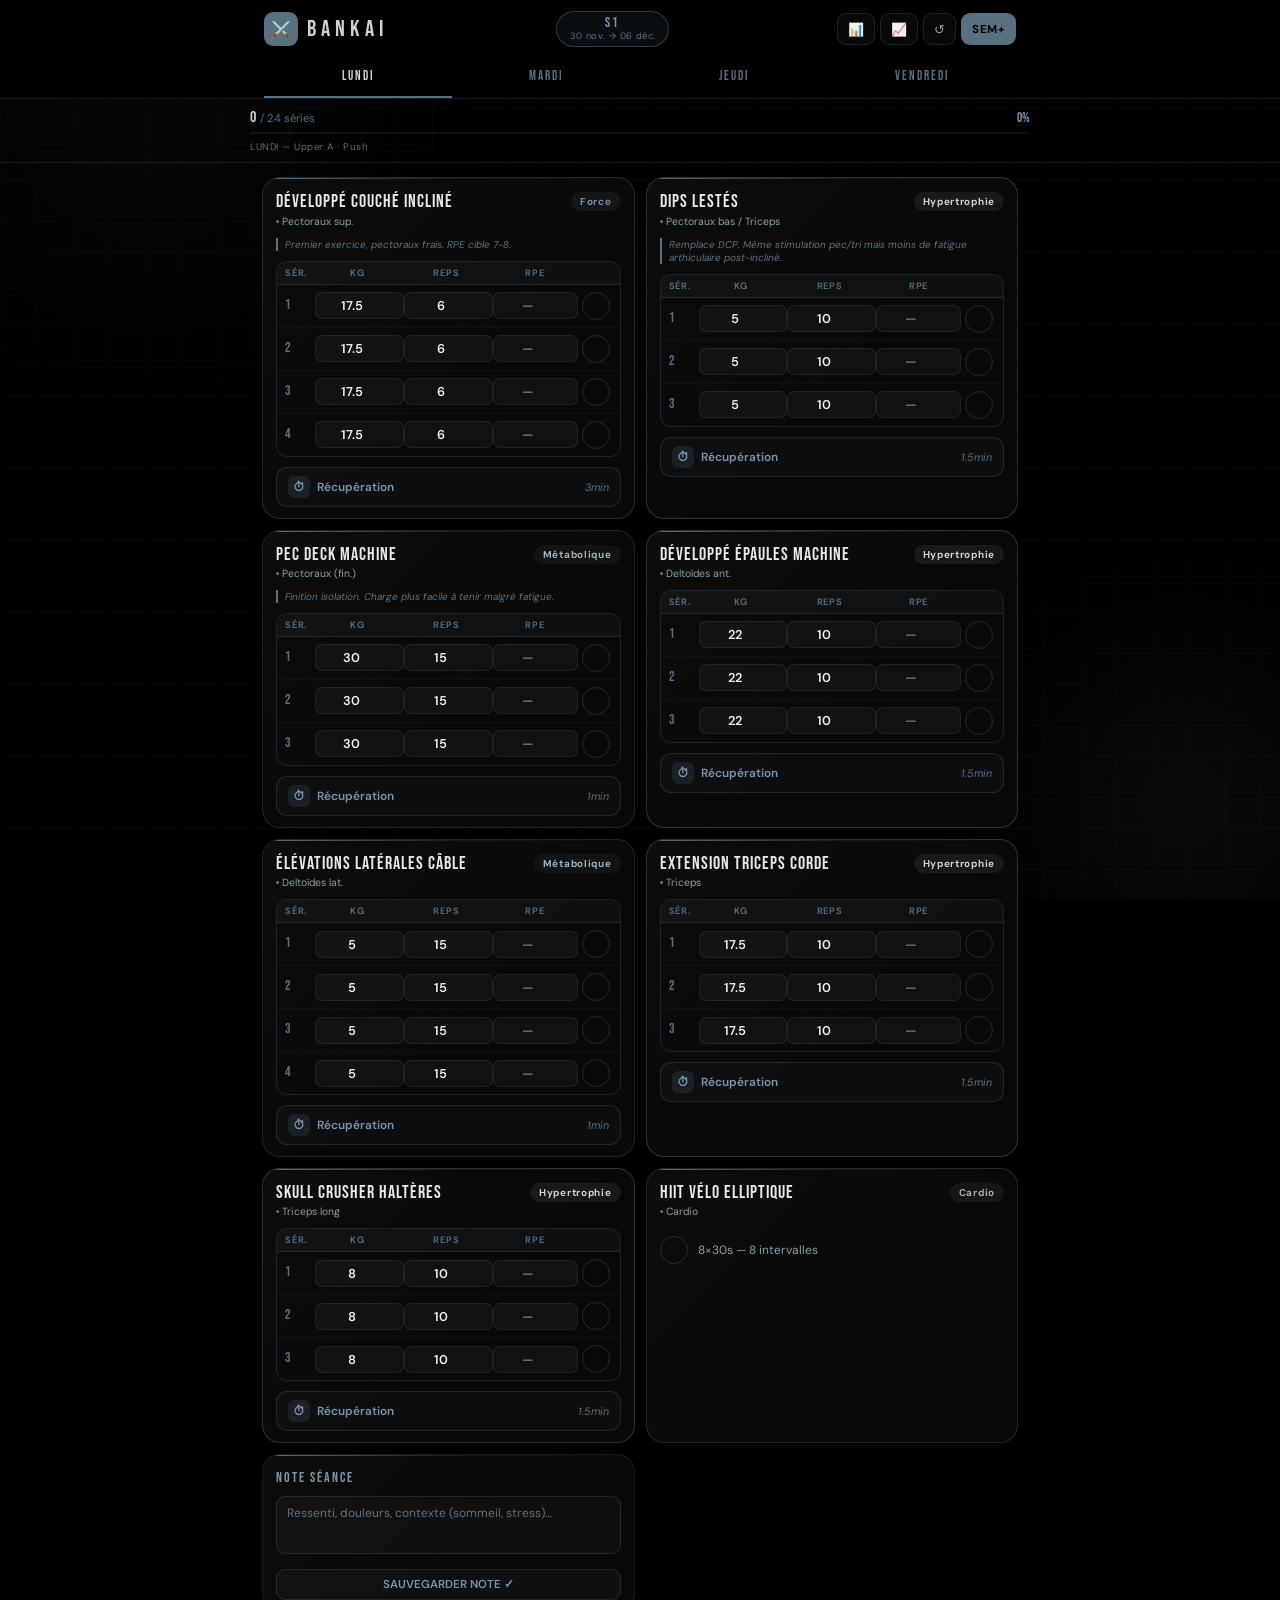
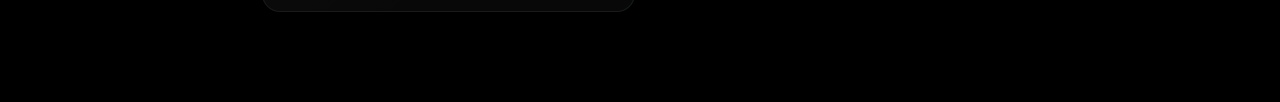
==== commit 2804a406: "Update index.html" ====
--- a/index.html
+++ b/index.html
@@ -2,444 +2,270 @@
 <html lang="fr">
 <head>
 <meta charset="UTF-8">
-<meta name="viewport" content="width=device-width, initial-scale=1.0, viewport-fit=cover, user-scalable=no">
+<meta name="viewport" content="width=device-width, initial-scale=1.0, viewport-fit=cover">
 <meta name="apple-mobile-web-app-capable" content="yes">
 <meta name="apple-mobile-web-app-status-bar-style" content="black-translucent">
 <meta name="apple-mobile-web-app-title" content="BANKAI">
-<meta name="theme-color" content="#000000">
 <title>BANKAI</title>
 <link rel="apple-touch-icon" href="icon.png">
-<link href="https://fonts.googleapis.com/css2?family=Bebas+Neue&family=DM+Sans:wght@400;500;600&display=swap" rel="stylesheet">
+<link rel="icon" href="icon.png">
+<link href="https://fonts.googleapis.com/css2?family=Bebas+Neue&family=DM+Sans:wght@300;400;500;600&display=swap" rel="stylesheet">
 <style>
-*{box-sizing:border-box;margin:0;padding:0;-webkit-tap-highlight-color:transparent;-webkit-touch-callout:none}
+*{box-sizing:border-box;margin:0;padding:0;-webkit-tap-highlight-color:transparent}
 :root{
-  --bg:#000;--s1:#0c0c0c;--s2:#141414;--s3:#1c1c1c;
-  --b1:rgba(89,112,129,.2);--b2:rgba(89,112,129,.38);
+  --bg:#000;--s1:#0a0a0a;--s2:#111;--s3:#1a1a1a;
+  --b1:rgba(89,112,129,.25);--b2:rgba(89,112,129,.45);--b3:rgba(210,210,210,.15);
   --steel:#597081;--steel2:#7a95a8;--steel3:#9db3c0;
-  --light:#D2D2D2;--light2:#e8e8e8;
-  --text:#f0f0f0;--muted:#597081;--muted2:#8a9fa8;
-  --safe-top:env(safe-area-inset-top);
-  --safe-bot:env(safe-area-inset-bottom);
-  --safe-l:env(safe-area-inset-left);
-  --safe-r:env(safe-area-inset-right);
-  --hdr-h:112px;
-  --tab-h:50px;
-}
-html{height:100%;overflow:hidden}
-body{
-  background:var(--bg);color:var(--text);
-  font-family:'DM Sans',sans-serif;
-  height:100%;overflow:hidden;
-  display:flex;flex-direction:column;
-  -webkit-font-smoothing:antialiased;
-  overscroll-behavior:none;
-}
-
-/* ── FIXED HEADER ── */
-.hdr{
-  flex-shrink:0;
-  background:rgba(0,0,0,.92);
-  backdrop-filter:blur(20px);-webkit-backdrop-filter:blur(20px);
-  border-bottom:1px solid var(--b1);
-  padding-top:var(--safe-top);
-  padding-left:var(--safe-l);
-  padding-right:var(--safe-r);
-  z-index:100;
-}
-.hdr-top{
-  display:flex;align-items:center;justify-content:space-between;
-  padding:10px 14px 0;gap:8px;
-}
-.logo{display:flex;align-items:center;gap:8px}
-.logo-icon{width:32px;height:32px;border-radius:8px;background:var(--steel);display:flex;align-items:center;justify-content:center;font-size:.95rem;flex-shrink:0}
-.logo-text{font-family:'Bebas Neue';font-size:1.35rem;letter-spacing:5px;color:var(--light)}
-.week-pill{background:rgba(89,112,129,.1);border:1px solid var(--b1);border-radius:99px;padding:3px 11px;text-align:center;flex-shrink:0}
-.week-num{font-family:'Bebas Neue';font-size:.82rem;letter-spacing:2px;color:var(--steel2);line-height:1.1}
-.week-date{font-size:.55rem;color:var(--muted);letter-spacing:.3px}
-.hdr-btns{display:flex;gap:5px}
-.hbtn{
-  height:34px;min-width:34px;border-radius:9px;border:1px solid var(--b1);
-  background:rgba(255,255,255,.03);color:var(--muted2);cursor:pointer;
-  display:flex;align-items:center;justify-content:center;
-  font-size:.75rem;padding:0 8px;font-family:'DM Sans';white-space:nowrap;
-  -webkit-user-select:none;user-select:none;
-  transition:background .1s,transform .1s;
-}
-.hbtn:active{background:rgba(89,112,129,.22);transform:scale(.91)}
-.hbtn-accent{background:var(--steel);color:#000;border-color:transparent;font-weight:700;font-size:.7rem;letter-spacing:.4px;padding:0 12px}
-.hbtn-accent:active{background:var(--steel2)}
-
-/* ── TABS ── */
-.tabs{
-  display:flex;overflow-x:auto;scrollbar-width:none;
-  padding:8px 14px 0;gap:0;
-}
-.tabs::-webkit-scrollbar{display:none}
-.tab{
-  flex:1;min-width:64px;
-  padding:8px 4px 10px;border:none;
-  background:transparent;
-  font-family:'Bebas Neue';font-size:.78rem;letter-spacing:2px;
-  cursor:pointer;border-bottom:2px solid transparent;
-  color:var(--muted);white-space:nowrap;
-  transition:color .15s,border-color .15s;
-  -webkit-user-select:none;user-select:none;
-}
+  --light:#D2D2D2;--light2:#e8e8e8;--text:#f0f0f0;
+  --muted:#597081;--muted2:#8a9fa8;--r:14px;
+  --ok:#7a95a8;--warn:#9db3c0;--fail:#597081;
+}
+html{height:100%}
+body{background:var(--bg);color:var(--text);font-family:'DM Sans',sans-serif;min-height:100%;overflow-x:hidden;padding-bottom:calc(env(safe-area-inset-bottom)+24px);-webkit-font-smoothing:antialiased}
+
+.bg-wrap{position:fixed;inset:0;z-index:0;pointer-events:none;overflow:hidden}
+.bg-orb{position:absolute;border-radius:50%;filter:blur(90px);opacity:.07}
+.bg-orb1{width:500px;height:500px;background:radial-gradient(circle,#597081,transparent);top:-150px;left:-100px;animation:ob1 22s ease-in-out infinite}
+.bg-orb2{width:350px;height:350px;background:radial-gradient(circle,#D2D2D2,transparent);bottom:-80px;right:-80px;animation:ob2 28s ease-in-out infinite}
+.bg-grid{position:absolute;inset:0;background-image:linear-gradient(rgba(89,112,129,.04) 1px,transparent 1px),linear-gradient(90deg,rgba(89,112,129,.04) 1px,transparent 1px);background-size:36px 36px}
+@keyframes ob1{0%,100%{transform:translate(0,0)}50%{transform:translate(50px,40px)}}
+@keyframes ob2{0%,100%{transform:translate(0,0)}50%{transform:translate(-40px,-50px)}}
+
+/* HEADER */
+.hdr{position:sticky;top:0;z-index:50;padding:calc(env(safe-area-inset-top)+10px) 0 0}
+.hdr-glass{background:rgba(0,0,0,.85);backdrop-filter:blur(24px);-webkit-backdrop-filter:blur(24px);border-bottom:1px solid var(--b1)}
+.hdr-inner{max-width:780px;margin:0 auto;padding:0 14px}
+.hdr-top{display:flex;justify-content:space-between;align-items:center;padding:11px 0 10px;gap:8px;flex-wrap:wrap}
+.logo{display:flex;align-items:center;gap:9px}
+.logo-icon{width:34px;height:34px;border-radius:9px;background:var(--steel);display:flex;align-items:center;justify-content:center;font-size:1rem}
+.logo-text{font-family:'Bebas Neue';font-size:1.45rem;letter-spacing:5px;color:var(--light)}
+.week-pill{background:rgba(89,112,129,.12);border:1px solid var(--b2);border-radius:99px;padding:4px 13px;text-align:center}
+.week-num{font-family:'Bebas Neue';font-size:.9rem;letter-spacing:2px;color:var(--steel2);line-height:1}
+.week-date{font-size:.58rem;color:var(--muted);letter-spacing:.4px}
+.hdr-actions{display:flex;gap:5px}
+.act-btn{height:32px;border-radius:9px;border:1px solid var(--b1);background:rgba(255,255,255,.03);color:var(--muted2);cursor:pointer;display:flex;align-items:center;justify-content:center;font-size:.8rem;padding:0 10px;transition:all .15s;font-family:'DM Sans';white-space:nowrap}
+.act-btn:active{background:rgba(89,112,129,.2);color:var(--light);transform:scale(.93)}
+.act-btn-next{background:var(--steel);color:#000;border-color:transparent;font-weight:700;font-size:.72rem;letter-spacing:.5px}
+.act-btn-next:active{background:var(--steel2)}
+
+/* TABS */
+.tabs-wrap{display:flex;overflow-x:auto;scrollbar-width:none;padding:2px 0 0}
+.tabs-wrap::-webkit-scrollbar{display:none}
+.tab{flex:1;min-width:68px;padding:9px 4px 12px;border:none;background:transparent;font-family:'Bebas Neue';font-size:.8rem;letter-spacing:2px;cursor:pointer;border-bottom:2px solid transparent;transition:all .18s;color:var(--muted);white-space:nowrap}
 .tab.active{color:var(--light);border-color:var(--steel)}
 
-/* ── PROGRESS STRIP ── */
-.pg-strip{
-  flex-shrink:0;
-  background:rgba(0,0,0,.85);
-  border-bottom:1px solid var(--b1);
-  padding:8px 14px;
-  padding-left:calc(14px + var(--safe-l));
-  padding-right:calc(14px + var(--safe-r));
-}
+/* FATIGUE INDICATOR */
+.fatigue-bar{background:rgba(0,0,0,.9);border-bottom:1px solid var(--b1);padding:9px 14px}
+.fatigue-inner{max-width:780px;margin:0 auto}
 .pg-row{display:flex;justify-content:space-between;align-items:center;margin-bottom:5px}
-.pg-left{display:flex;align-items:baseline;gap:4px}
-.pg-n{font-family:'Bebas Neue';font-size:.95rem;color:var(--light)}
-.pg-t{font-size:.68rem;color:var(--muted)}
-.pg-pct{font-family:'Bebas Neue';font-size:.8rem;color:var(--steel2)}
+.pg-done{font-family:'Bebas Neue';font-size:1rem;color:var(--light)}
+.pg-total{font-size:.7rem;color:var(--muted)}
+.pg-pct{font-family:'Bebas Neue';font-size:.82rem;color:var(--steel2)}
 .pg-track{height:2px;background:rgba(255,255,255,.06);border-radius:99px;overflow:hidden}
-.pg-fill{height:100%;background:linear-gradient(90deg,var(--steel),var(--light));border-radius:99px;transition:width .35s ease}
-.pg-day{font-size:.6rem;color:var(--muted);margin-top:4px;letter-spacing:.4px}
-
-/* ── SCROLL AREA ── */
-.scroll-area{
-  flex:1;overflow-y:auto;overflow-x:hidden;
-  -webkit-overflow-scrolling:touch;
-  overscroll-behavior-y:contain;
-  padding:12px 12px calc(var(--safe-bot) + 24px);
-  padding-left:calc(12px + var(--safe-l));
-  padding-right:calc(12px + var(--safe-r));
-}
-
-/* ── CARDS — single column on mobile ── */
-.grid{display:flex;flex-direction:column;gap:10px;max-width:600px;margin:0 auto}
-
-/* ── CARD ── */
-.card{
-  background:var(--s1);
-  border:1px solid var(--b1);
-  border-radius:16px;overflow:hidden;
-  position:relative;
-}
-.card-line{height:1px;background:linear-gradient(90deg,var(--steel),rgba(89,112,129,.1),transparent)}
-.card-body{padding:12px 12px 10px;display:flex;flex-direction:column;gap:9px}
-.card-head{display:flex;justify-content:space-between;align-items:flex-start;gap:6px}
-.card-name{font-family:'Bebas Neue';font-size:1.08rem;letter-spacing:1px;line-height:1.15;color:var(--light2)}
-.card-muscle{font-size:.64rem;color:var(--muted2);margin-top:2px;display:flex;align-items:center;gap:3px}
+.pg-fill{height:100%;background:linear-gradient(90deg,var(--steel),var(--light));border-radius:99px;transition:width .4s cubic-bezier(.4,0,.2,1)}
+.fatigue-row{display:flex;gap:8px;margin-top:6px;align-items:center}
+.fatigue-lbl{font-size:.6rem;color:var(--muted);letter-spacing:.5px;flex:1}
+.fatigue-chips{display:flex;gap:5px}
+.f-chip{font-size:.58rem;padding:2px 7px;border-radius:99px;border:1px solid;font-weight:600;letter-spacing:.3px}
+
+/* GRID */
+.grid{max-width:780px;margin:0 auto;padding:14px 12px 90px;display:grid;grid-template-columns:repeat(auto-fill,minmax(272px,1fr));gap:11px;position:relative;z-index:1}
+
+/* CARD */
+.card{background:rgba(10,10,10,.8);border:1px solid var(--b1);border-radius:18px;overflow:hidden;backdrop-filter:blur(8px);-webkit-backdrop-filter:blur(8px);position:relative}
+.card::before{content:'';position:absolute;inset:0;border-radius:18px;background:linear-gradient(135deg,rgba(255,255,255,.02),transparent 60%);pointer-events:none}
+.card-line{height:1px;background:linear-gradient(90deg,var(--steel),rgba(89,112,129,.15),transparent)}
+.card-body{padding:13px 13px 11px;display:flex;flex-direction:column;gap:10px}
+.card-head{display:flex;justify-content:space-between;align-items:flex-start;gap:8px}
+.card-name{font-family:'Bebas Neue';font-size:1.1rem;letter-spacing:1px;line-height:1.15;color:var(--light2)}
+.card-muscle{font-size:.65rem;color:var(--muted2);margin-top:2px;display:flex;align-items:center;gap:3px}
 .card-muscle::before{content:'';width:3px;height:3px;border-radius:50%;background:var(--steel);display:inline-block;flex-shrink:0}
-.zone-badge{padding:3px 9px;border-radius:99px;font-size:.6rem;font-weight:700;letter-spacing:.7px;white-space:nowrap;flex-shrink:0}
-
-/* ── SETS TABLE — optimized touch ── */
-.sets-table{border:1px solid var(--b1);border-radius:12px;overflow:hidden}
-.sets-hdr{
-  display:grid;grid-template-columns:24px 1fr 1fr 1fr 40px;
-  background:rgba(89,112,129,.07);
-  padding:6px 10px;border-bottom:1px solid var(--b1);
-}
-.sets-hdr span{font-size:.57rem;color:var(--muted);letter-spacing:.8px;text-align:center;font-weight:600}
-.sets-hdr span:first-child{text-align:left}
-.set-row{
-  display:grid;grid-template-columns:24px 1fr 1fr 1fr 40px;
-  padding:0 10px;align-items:center;
-  border-bottom:1px solid rgba(89,112,129,.07);
-  min-height:48px;/* comfortable touch target */
-  transition:background .15s;
-}
+.zone-badge{padding:3px 9px;border-radius:99px;font-size:.62rem;font-weight:700;letter-spacing:.7px;white-space:nowrap;flex-shrink:0}
+
+/* PERF SUMMARY on card */
+.card-perf{display:flex;align-items:center;justify-content:space-between;padding:5px 8px;background:rgba(89,112,129,.05);border:1px solid var(--b1);border-radius:9px}
+.perf-item{display:flex;flex-direction:column;align-items:center;gap:1px}
+.perf-val{font-family:'Bebas Neue';font-size:.95rem;line-height:1}
+.perf-lbl{font-size:.52rem;color:var(--muted);letter-spacing:.5px}
+.perf-sep{width:1px;height:22px;background:var(--b1)}
+
+/* SETS TABLE */
+.sets-table{display:flex;flex-direction:column;gap:0;border:1px solid var(--b1);border-radius:11px;overflow:hidden}
+.sets-header{display:grid;grid-template-columns:28px 1fr 1fr 1fr 32px;gap:0;background:rgba(89,112,129,.08);padding:5px 8px;border-bottom:1px solid var(--b1)}
+.sets-header span{font-size:.58rem;color:var(--muted);letter-spacing:.8px;text-align:center;font-weight:600}
+.sets-header span:first-child{text-align:left}
+.set-row{display:grid;grid-template-columns:28px 1fr 1fr 1fr 32px;gap:0;padding:7px 8px;align-items:center;border-bottom:1px solid rgba(89,112,129,.08);transition:background .15s;position:relative}
 .set-row:last-child{border-bottom:none}
-.set-row.done{background:rgba(89,112,129,.06)}
-.set-n{font-family:'Bebas Neue';font-size:.8rem;color:var(--muted);line-height:1}
-/* Big touch-friendly inputs */
-.si{
-  background:rgba(255,255,255,.04);
-  border:1px solid rgba(89,112,129,.15);
-  border-radius:8px;
-  color:var(--text);
-  font-family:'DM Sans';font-size:.85rem;font-weight:600;
-  text-align:center;
-  padding:7px 2px;
-  width:calc(100% - 6px);
-  margin:0 3px;
-  outline:none;
-  /* prevent iOS zoom on focus (font >= 16px) */
-  font-size:16px;
-  transform-origin:center;
-  transition:border-color .15s;
-  -webkit-appearance:none;appearance:none;
-}
-.si:focus{border-color:var(--steel);background:rgba(89,112,129,.1)}
-.si.done-i{border-color:rgba(89,112,129,.3);color:var(--light)}
-.rpe-i{
-  background:rgba(255,255,255,.04);
-  border:1px solid rgba(89,112,129,.15);
-  border-radius:8px;
-  color:var(--muted2);
-  font-family:'DM Sans';font-size:16px;font-weight:600;
-  text-align:center;
-  padding:7px 2px;
-  width:calc(100% - 6px);
-  margin:0 3px;
-  outline:none;
-  -webkit-appearance:none;appearance:none;
-  transition:border-color .15s,color .15s;
-}
-.rpe-i:focus{border-color:var(--steel)}
-
-/* ── BIG CHECK BUTTON ── */
-.chk{
-  width:36px;height:36px;
-  border-radius:10px;
-  border:1.5px solid rgba(89,112,129,.25);
-  background:transparent;
-  cursor:pointer;
-  display:flex;align-items:center;justify-content:center;
-  font-size:.7rem;color:transparent;
-  transition:all .15s;
-  flex-shrink:0;justify-self:center;
-  -webkit-user-select:none;user-select:none;
-}
-.chk.on{background:var(--steel);border-color:var(--steel);color:#000;font-weight:900;box-shadow:0 0 10px rgba(89,112,129,.35)}
-.chk:active{transform:scale(.82)}
-
-/* ── TIMER BUTTON ── */
-.t-btn{
-  display:flex;align-items:center;justify-content:space-between;
-  padding:10px 12px;
-  background:rgba(89,112,129,.05);
-  border:1px solid var(--b1);border-radius:11px;
-  cursor:pointer;
-  min-height:44px;
-  -webkit-user-select:none;user-select:none;
-  transition:background .15s;
-}
-.t-btn:active{background:rgba(89,112,129,.15)}
-.t-btn-l{display:flex;align-items:center;gap:8px;font-size:.76rem;color:var(--steel2);font-weight:600}
-.t-ico{width:24px;height:24px;border-radius:6px;background:rgba(89,112,129,.18);display:flex;align-items:center;justify-content:center;font-size:.8rem}
-.t-dur{font-size:.68rem;color:var(--muted);font-style:italic}
-
-/* ── CARDIO CARD ── */
-.cardio-row{display:flex;align-items:center;gap:12px;padding:10px 0;min-height:48px}
-.cardio-lbl{font-size:.78rem;color:var(--muted2);flex:1}
-
-/* ── TIMER OVERLAY ── */
-.t-ov{
-  position:fixed;inset:0;z-index:200;
-  display:flex;flex-direction:column;align-items:center;justify-content:center;gap:0;
-  opacity:0;pointer-events:none;transition:opacity .22s;
-  padding:20px;
-  padding-top:calc(20px + var(--safe-top));
-  padding-bottom:calc(20px + var(--safe-bot));
-}
+.set-row.done-row{background:rgba(89,112,129,.07)}
+.set-num{font-family:'Bebas Neue';font-size:.85rem;color:var(--muted);line-height:1}
+.set-input{background:rgba(255,255,255,.04);border:1px solid rgba(89,112,129,.18);border-radius:7px;color:var(--text);font-family:'DM Sans';font-size:.8rem;font-weight:600;text-align:center;padding:4px 3px;width:100%;outline:none;margin:0 2px;min-width:0;transition:border-color .15s}
+.set-input:focus{border-color:var(--steel)}
+.set-input.done-input{border-color:rgba(89,112,129,.35);color:var(--light)}
+.rpe-input-wrap{position:relative;margin:0 2px}
+.rpe-input{background:rgba(255,255,255,.04);border:1px solid rgba(89,112,129,.18);border-radius:7px;color:var(--text);font-family:'DM Sans';font-size:.8rem;font-weight:600;text-align:center;padding:4px 3px;width:100%;outline:none;transition:border-color .15s,color .15s}
+.rpe-input:focus{border-color:var(--steel)}
+.set-check{width:28px;height:28px;border-radius:50%;border:1.5px solid rgba(89,112,129,.3);background:transparent;cursor:pointer;display:flex;align-items:center;justify-content:center;font-size:.65rem;color:transparent;transition:all .18s;flex-shrink:0;-webkit-user-select:none;user-select:none;justify-self:center}
+.set-check.checked{background:var(--steel);border-color:var(--steel);color:#000;box-shadow:0 0 10px rgba(89,112,129,.4)}
+.set-check:active{transform:scale(.82)}
+
+/* NOTE SEANCE */
+.note-area{width:100%;background:rgba(255,255,255,.03);border:1px solid var(--b1);border-radius:9px;color:var(--text);font-family:'DM Sans';font-size:.75rem;padding:8px 10px;outline:none;resize:none;height:58px;transition:border-color .2s}
+.note-area:focus{border-color:var(--steel)}
+.note-area::placeholder{color:var(--muted)}
+.note-save-btn{margin-top:5px;width:100%;padding:7px;border:1px solid var(--b1);border-radius:9px;background:rgba(89,112,129,.08);color:var(--steel2);font-family:'DM Sans';font-size:.72rem;font-weight:600;cursor:pointer;transition:all .15s}
+.note-save-btn:active{background:rgba(89,112,129,.2)}
+
+/* TIMER BTN */
+.timer-btn{display:flex;align-items:center;justify-content:space-between;padding:8px 11px;background:rgba(89,112,129,.06);border:1px solid var(--b1);border-radius:11px;cursor:pointer;transition:all .2s}
+.timer-btn:active{background:rgba(89,112,129,.14);transform:scale(.98)}
+.timer-btn-l{display:flex;align-items:center;gap:7px;font-size:.74rem;color:var(--steel2);font-weight:600}
+.timer-icon{width:22px;height:22px;border-radius:6px;background:rgba(89,112,129,.18);display:flex;align-items:center;justify-content:center;font-size:.75rem}
+.timer-dur{font-size:.67rem;color:var(--muted);font-style:italic}
+
+/* TIMER OVERLAY */
+.t-ov{position:fixed;inset:0;z-index:200;display:flex;flex-direction:column;align-items:center;justify-content:center;gap:0;opacity:0;pointer-events:none;transition:opacity .25s;padding:20px}
 .t-ov.open{opacity:1;pointer-events:all}
-.t-ov-bg{position:absolute;inset:0;background:rgba(0,0,0,.97);backdrop-filter:blur(30px);-webkit-backdrop-filter:blur(30px)}
-.t-glow{position:absolute;width:280px;height:280px;border-radius:50%;background:radial-gradient(circle,rgba(89,112,129,.18),transparent 70%);animation:tpls 2.5s ease-in-out infinite}
-@keyframes tpls{0%,100%{transform:scale(1);opacity:.5}50%{transform:scale(1.15);opacity:1}}
-.t-inner{position:relative;z-index:1;display:flex;flex-direction:column;align-items:center;gap:16px;width:100%}
-.t-exo-nm{font-size:.65rem;color:var(--muted2);letter-spacing:3px;text-align:center;text-transform:uppercase}
-.t-ring{position:relative;width:180px;height:180px}
-.t-svg{width:180px;height:180px;transform:rotate(-90deg)}
-.t-track{fill:none;stroke:rgba(255,255,255,.05);stroke-width:7}
-.t-prog{fill:none;stroke:#597081;stroke-width:7;stroke-linecap:round;transition:stroke-dashoffset .95s linear,stroke .4s}
-.t-cnt{position:absolute;inset:0;display:flex;flex-direction:column;align-items:center;justify-content:center;gap:2px}
-.t-time{font-family:'Bebas Neue';font-size:3rem;letter-spacing:5px;line-height:1;color:var(--light)}
-.t-sub{font-size:.56rem;color:var(--muted);letter-spacing:3px}
-.t-adjs{display:flex;gap:8px;flex-wrap:wrap;justify-content:center}
-.t-adj{
-  padding:10px 14px;min-height:44px;
-  background:rgba(89,112,129,.1);border:1px solid var(--b1);border-radius:10px;
-  color:var(--steel2);font-size:.74rem;font-weight:700;cursor:pointer;
-  font-family:'DM Sans';-webkit-user-select:none;user-select:none;
-  display:flex;align-items:center;
-  transition:background .1s;
-}
-.t-adj:active{background:rgba(89,112,129,.25)}
-.t-ctrls{display:flex;gap:14px;align-items:center}
-.t-ctrl{
-  width:54px;height:54px;border-radius:50%;border:none;cursor:pointer;
-  display:flex;align-items:center;justify-content:center;font-size:1.1rem;
-  -webkit-user-select:none;user-select:none;
-  transition:transform .1s;
-}
-.t-ctrl:active{transform:scale(.86)}
-.t-ctrl-g{background:rgba(255,255,255,.06);border:1px solid var(--b1);color:var(--muted2)}
-.t-ctrl-m{background:var(--steel);color:#000;box-shadow:0 0 18px rgba(89,112,129,.4);width:62px;height:62px;font-size:1.2rem}
-
-/* ── BANKAI ── */
+.t-bg{position:absolute;inset:0;background:rgba(0,0,0,.96);backdrop-filter:blur(30px);-webkit-backdrop-filter:blur(30px)}
+.t-glow{position:absolute;width:300px;height:300px;border-radius:50%;background:radial-gradient(circle,rgba(89,112,129,.2),transparent 70%);animation:tpulse 2.5s ease-in-out infinite}
+@keyframes tpulse{0%,100%{transform:scale(1);opacity:.5}50%{transform:scale(1.15);opacity:1}}
+.t-content{position:relative;z-index:1;display:flex;flex-direction:column;align-items:center;gap:14px;width:100%}
+.t-exo-name{font-size:.68rem;color:var(--muted2);letter-spacing:3px;text-transform:uppercase;text-align:center}
+.t-ring{position:relative;width:188px;height:188px}
+.t-svg{width:188px;height:188px;transform:rotate(-90deg)}
+.t-track{fill:none;stroke:rgba(255,255,255,.05);stroke-width:6}
+.t-prog{fill:none;stroke-width:6;stroke-linecap:round;transition:stroke-dashoffset .95s linear,stroke .4s}
+.t-center{position:absolute;inset:0;display:flex;flex-direction:column;align-items:center;justify-content:center;gap:2px}
+.t-time{font-family:'Bebas Neue';font-size:3.2rem;letter-spacing:5px;line-height:1;color:var(--light)}
+.t-sublabel{font-size:.58rem;color:var(--muted);letter-spacing:3px}
+.t-adjs{display:flex;gap:7px}
+.t-adj{padding:7px 13px;background:rgba(89,112,129,.1);border:1px solid var(--b1);border-radius:9px;color:var(--steel2);font-size:.72rem;font-weight:700;cursor:pointer;transition:all .15s;font-family:'DM Sans'}
+.t-adj:active{background:rgba(89,112,129,.25);transform:scale(.93)}
+.t-ctrls{display:flex;gap:12px;align-items:center}
+.t-ctrl{width:52px;height:52px;border-radius:50%;border:none;cursor:pointer;display:flex;align-items:center;justify-content:center;font-size:1.1rem;transition:all .2s}
+.t-ctrl:active{transform:scale(.88)}
+.t-ctrl-ghost{background:rgba(255,255,255,.05);border:1px solid var(--b1);color:var(--muted2)}
+.t-ctrl-main{background:var(--steel);color:#000;box-shadow:0 0 20px rgba(89,112,129,.4);width:60px;height:60px;font-size:1.15rem}
+
+/* BANKAI */
 .bk-ov{position:fixed;inset:0;z-index:300;display:flex;flex-direction:column;align-items:center;justify-content:center;gap:6px;opacity:0;pointer-events:none;transition:opacity .2s;overflow:hidden}
 .bk-ov.open{opacity:1;pointer-events:all}
 .bk-bg{position:absolute;inset:0;background:#000}
-.bk-radial{position:absolute;inset:0;background:radial-gradient(ellipse at center,rgba(89,112,129,.3),transparent 65%);animation:bkr .7s ease-out forwards;opacity:0}
+.bk-radial{position:absolute;inset:0;background:radial-gradient(ellipse at center,rgba(89,112,129,.35) 0%,transparent 65%);animation:bkr .8s ease-out forwards;opacity:0}
 @keyframes bkr{0%{opacity:0;transform:scale(.4)}100%{opacity:1;transform:scale(1)}}
 .bk-lines{position:absolute;inset:0;display:flex;align-items:center;justify-content:center}
-.bk-line{position:absolute;width:1px;background:linear-gradient(to top,transparent,rgba(210,210,210,.3),transparent);height:100vh;animation:bkl .7s ease-out forwards;opacity:0}
+.bk-line{position:absolute;width:1px;background:linear-gradient(to top,transparent,rgba(210,210,210,.35),transparent);height:100vh;animation:bkl .7s ease-out forwards;opacity:0}
 @keyframes bkl{0%{opacity:0}60%{opacity:1}100%{opacity:.2}}
-.bk-c{position:relative;z-index:1;display:flex;flex-direction:column;align-items:center;gap:6px}
-.bk-icon{font-size:3.8rem;animation:bki .45s cubic-bezier(.34,1.56,.64,1) forwards;opacity:0}
+.bk-content{position:relative;z-index:1;display:flex;flex-direction:column;align-items:center;gap:6px}
+.bk-icon{font-size:4rem;animation:bki .5s cubic-bezier(.34,1.56,.64,1) forwards;opacity:0;filter:drop-shadow(0 0 20px rgba(210,210,210,.5))}
 @keyframes bki{0%{opacity:0;transform:scale(0) rotate(-90deg)}100%{opacity:1;transform:scale(1) rotate(0)}}
-.bk-title{font-family:'Bebas Neue';font-size:4.2rem;letter-spacing:14px;line-height:1;color:var(--light);animation:bkt .5s .2s cubic-bezier(.34,1.56,.64,1) both}
+.bk-title{font-family:'Bebas Neue';font-size:4.5rem;letter-spacing:14px;line-height:1;color:var(--light);animation:bkt .5s .2s cubic-bezier(.34,1.56,.64,1) both}
 @keyframes bkt{0%{opacity:0;transform:scale(1.8)}100%{opacity:1;transform:scale(1)}}
-.bk-sub{font-size:.72rem;color:var(--steel2);letter-spacing:5px;animation:bkt .4s .35s both}
-.bk-tap{font-size:.6rem;color:var(--muted);letter-spacing:3px;margin-top:44px;animation:blnk 1.4s infinite}
+.bk-sub{font-size:.75rem;color:var(--steel2);letter-spacing:5px;animation:bkt .4s .38s both}
+.bk-tap{font-size:.62rem;color:var(--muted);letter-spacing:3px;margin-top:44px;animation:blnk 1.4s infinite}
 @keyframes blnk{0%,100%{opacity:1}50%{opacity:.2}}
 
-/* ── BOTTOM SHEET ── */
-.s-ov{
-  position:fixed;inset:0;background:rgba(0,0,0,.75);
-  z-index:150;display:flex;align-items:flex-end;justify-content:center;
-  opacity:0;pointer-events:none;transition:opacity .22s;
-  backdrop-filter:blur(4px);-webkit-backdrop-filter:blur(4px);
-}
+/* SHEETS */
+.s-ov{position:fixed;inset:0;background:rgba(0,0,0,.78);z-index:150;display:flex;align-items:flex-end;justify-content:center;opacity:0;pointer-events:none;transition:opacity .22s;backdrop-filter:blur(4px);-webkit-backdrop-filter:blur(4px)}
 .s-ov.open{opacity:1;pointer-events:all}
-.sheet{
-  background:#0a0a0a;border:1px solid var(--b2);border-bottom:none;
-  border-radius:22px 22px 0 0;
-  padding:0;width:100%;max-width:680px;
-  max-height:88vh;
-  display:flex;flex-direction:column;
-  transform:translateY(30px);transition:transform .26s cubic-bezier(.4,0,.2,1);
-}
+.sheet{background:rgba(8,8,8,.97);border:1px solid var(--b2);border-bottom:none;border-radius:22px 22px 0 0;padding:6px 0 0;width:100%;max-width:680px;max-height:90vh;overflow-y:auto;transform:translateY(28px);transition:transform .28s cubic-bezier(.4,0,.2,1)}
 .s-ov.open .sheet{transform:translateY(0)}
-.sh-handle{width:34px;height:4px;border-radius:99px;background:rgba(255,255,255,.1);margin:12px auto 0;flex-shrink:0}
-.sh-head{
-  padding:12px 16px 6px;
-  display:flex;align-items:center;justify-content:space-between;
-  flex-shrink:0;border-bottom:1px solid var(--b1);
-}
-.sh-title{font-family:'Bebas Neue';font-size:1.6rem;letter-spacing:3px;color:var(--light)}
-.sh-close{
-  width:32px;height:32px;min-width:32px;border-radius:50%;
-  background:rgba(255,255,255,.05);border:none;color:var(--muted2);cursor:pointer;
-  display:flex;align-items:center;justify-content:center;font-size:.85rem;
-}
-.sh-close:active{background:rgba(255,255,255,.12)}
-.sh-scroll{
-  flex:1;overflow-y:auto;-webkit-overflow-scrolling:touch;
-  padding:12px 16px calc(var(--safe-bot) + 24px);
-}
-.sh-sub{font-size:.7rem;color:var(--muted);margin-bottom:14px}
+.sh-handle{width:34px;height:4px;border-radius:99px;background:rgba(255,255,255,.1);margin:10px auto 0}
+.sh-head{padding:14px 18px 4px;display:flex;align-items:flex-start;justify-content:space-between}
+.sh-title{font-family:'Bebas Neue';font-size:1.7rem;letter-spacing:3px;color:var(--light)}
+.sh-close{width:28px;height:28px;border-radius:50%;background:rgba(255,255,255,.05);border:none;color:var(--muted2);cursor:pointer;display:flex;align-items:center;justify-content:center;font-size:.82rem;flex-shrink:0}
+.sh-body{padding:10px 18px calc(env(safe-area-inset-bottom)+30px)}
+.sh-sub{font-size:.72rem;color:var(--muted);margin-bottom:14px}
 
 /* NEXT WEEK */
-.day-grp{margin-bottom:16px}
-.day-grp-title{font-family:'Bebas Neue';font-size:.88rem;letter-spacing:2px;color:var(--steel2);margin-bottom:8px;padding-bottom:5px;border-bottom:1px solid var(--b1);display:flex;align-items:center;gap:6px}
-.day-dot{width:5px;height:5px;border-radius:50%;background:var(--steel);flex-shrink:0}
-.ch-item{display:flex;align-items:center;gap:6px;padding:7px 0;border-bottom:1px solid rgba(255,255,255,.03);font-size:.78rem;min-height:40px}
+.day-grp{margin-bottom:18px}
+.day-grp-title{font-family:'Bebas Neue';font-size:.92rem;letter-spacing:2px;color:var(--steel2);margin-bottom:9px;padding-bottom:5px;border-bottom:1px solid var(--b1);display:flex;align-items:center;gap:7px}
+.day-dot{width:5px;height:5px;border-radius:50%;background:var(--steel)}
+.ch-item{display:flex;align-items:center;gap:7px;padding:6px 0;border-bottom:1px solid rgba(255,255,255,.03);font-size:.78rem}
 .ch-item:last-child{border:none}
-.ch-name{flex:1;color:rgba(255,255,255,.75);font-size:.76rem}
-.ch-w{color:var(--muted);font-size:.68rem;white-space:nowrap}
-.st-bdg{padding:3px 9px;border-radius:99px;font-weight:700;font-size:.68rem;white-space:nowrap}
-.ch-rsn{font-size:.6rem;color:var(--muted);flex-shrink:0}
-.confirm-btn{
-  width:100%;padding:16px;border:none;border-radius:14px;
-  background:var(--steel);color:#000;
-  font-family:'Bebas Neue';font-size:1.1rem;letter-spacing:4px;
-  cursor:pointer;margin-top:14px;
-  min-height:52px;
-  -webkit-user-select:none;user-select:none;
-  transition:background .15s;
-}
-.confirm-btn:active{background:var(--steel2)}
+.ch-name{flex:1;color:rgba(255,255,255,.75)}
+.ch-w{color:var(--muted);font-size:.7rem}
+.st-badge{padding:2px 9px;border-radius:99px;font-weight:700;font-size:.68rem}
+.ch-reason{font-size:.6rem;color:var(--muted);flex-shrink:0}
+.confirm-btn{width:100%;padding:15px;border:none;border-radius:14px;background:var(--steel);color:#000;font-family:'Bebas Neue';font-size:1.1rem;letter-spacing:4px;cursor:pointer;margin-top:14px;box-shadow:0 4px 24px rgba(89,112,129,.35);transition:all .2s}
+.confirm-btn:active{transform:scale(.97)}
 
 /* HISTORY */
-.exo-sel{
-  width:100%;background:rgba(255,255,255,.04);border:1px solid var(--b1);
-  color:var(--text);border-radius:11px;padding:12px 13px;
-  font-family:'DM Sans';font-size:16px;outline:none;
-  margin-bottom:14px;appearance:none;-webkit-appearance:none;
-  min-height:44px;
-}
-.chart-card{background:rgba(255,255,255,.02);border:1px solid var(--b1);border-radius:14px;padding:14px;margin-bottom:14px}
-.chart-ttl{font-family:'Bebas Neue';font-size:.92rem;letter-spacing:2px;color:var(--steel2);margin-bottom:12px}
-.mini-chart{height:86px;display:flex;align-items:flex-end;gap:5px}
+.exo-sel{width:100%;background:rgba(255,255,255,.04);border:1px solid var(--b1);color:var(--text);border-radius:11px;padding:9px 13px;font-family:'DM Sans';font-size:.8rem;outline:none;margin-bottom:14px;appearance:none;-webkit-appearance:none}
+.chart-card{background:rgba(255,255,255,.02);border:1px solid var(--b1);border-radius:14px;padding:15px;margin-bottom:14px}
+.chart-ttl{font-family:'Bebas Neue';font-size:.95rem;letter-spacing:2px;color:var(--steel2);margin-bottom:12px}
+.mini-chart{height:88px;display:flex;align-items:flex-end;gap:5px}
 .bar-col{flex:1;display:flex;flex-direction:column;align-items:center;justify-content:flex-end;gap:3px}
-.bar-r{width:100%;border-radius:4px 4px 0 0;min-height:4px;background:linear-gradient(to top,rgba(89,112,129,.3),rgba(89,112,129,.6));border:1px solid rgba(89,112,129,.3)}
-.bar-l{font-size:.52rem;color:var(--muted)}
+.bar-r{width:100%;border-radius:4px 4px 0 0;min-height:4px;transition:height .4s;background:linear-gradient(to top,rgba(89,112,129,.3),rgba(89,112,129,.6));border:1px solid rgba(89,112,129,.35)}
+.bar-l{font-size:.53rem;color:var(--muted)}
 .bar-v{font-size:.6rem;font-weight:600;color:var(--steel2)}
 .chips{display:flex;gap:6px;flex-wrap:wrap;margin-top:6px}
-.chip{background:rgba(255,255,255,.03);border:1px solid var(--b1);border-radius:99px;padding:5px 11px;font-size:.7rem;color:var(--muted2)}
-.chip-l{color:var(--muted);margin-right:3px;font-size:.62rem}
+.chip{background:rgba(255,255,255,.03);border:1px solid var(--b1);border-radius:99px;padding:4px 11px;font-size:.7rem;color:var(--muted2)}
+.chip-l{color:var(--muted);margin-right:3px;font-size:.63rem}
+
+/* RPE TREND in history */
+.rpe-mini{height:44px;display:flex;align-items:flex-end;gap:4px;margin-top:10px}
+.rpe-col{flex:1;display:flex;flex-direction:column;align-items:center;gap:2px}
+.rpe-bar{width:100%;border-radius:3px 3px 0 0;min-height:3px;transition:height .4s}
+.rpe-lbl{font-size:.5rem;color:var(--muted)}
 
 /* RECAP */
-.recap-card{background:rgba(255,255,255,.02);border:1px solid var(--b1);border-radius:14px;padding:14px;margin-bottom:11px}
-.recap-ttl{font-family:'Bebas Neue';font-size:.82rem;letter-spacing:2px;color:var(--muted2);margin-bottom:12px}
+.recap-card{background:rgba(255,255,255,.02);border:1px solid var(--b1);border-radius:14px;padding:15px;margin-bottom:11px}
+.recap-ttl{font-family:'Bebas Neue';font-size:.83rem;letter-spacing:2px;color:var(--muted2);margin-bottom:12px}
 .vol-item{margin-bottom:9px}
-.vol-top{display:flex;justify-content:space-between;font-size:.71rem;margin-bottom:3px;color:rgba(255,255,255,.65)}
-.vol-val{color:var(--muted);font-size:.66rem}
+.vol-top{display:flex;justify-content:space-between;font-size:.72rem;margin-bottom:3px;color:rgba(255,255,255,.65)}
+.vol-val{color:var(--muted);font-size:.67rem}
 .vol-track{height:3px;background:rgba(255,255,255,.05);border-radius:99px;overflow:hidden}
 .vol-fill{height:100%;border-radius:99px;background:linear-gradient(90deg,var(--steel),var(--light))}
-.rule-item{display:flex;gap:10px;align-items:flex-start;margin-bottom:9px;min-height:32px}
-.rule-sym{font-family:'Bebas Neue';font-size:1.25rem;width:20px;line-height:1;flex-shrink:0}
-.rule-desc{font-size:.74rem;color:rgba(255,255,255,.55);padding-top:2px}
+.rule-item{display:flex;gap:11px;align-items:center;margin-bottom:9px}
+.rule-sym{font-family:'Bebas Neue';font-size:1.3rem;width:20px;line-height:1}
+.rule-desc{font-size:.76rem;color:rgba(255,255,255,.55)}
+
+/* NOTES HISTORY in recap */
+.note-hist-item{padding:8px 10px;background:rgba(89,112,129,.05);border:1px solid var(--b1);border-radius:9px;margin-bottom:7px}
+.note-hist-date{font-size:.6rem;color:var(--muted);margin-bottom:3px;letter-spacing:.5px}
+.note-hist-text{font-size:.74rem;color:rgba(255,255,255,.65)}
+
+/* PERF ALERT in card */
+.perf-alert{display:flex;align-items:center;gap:6px;padding:5px 8px;border-radius:8px;font-size:.66rem;font-weight:600}
 </style>
 </head>
 <body>
 
-<!-- HEADER -->
-<div class="hdr">
-  <div class="hdr-top">
-    <div class="logo">
-      <div class="logo-icon">⚔️</div>
-      <div class="logo-text">BANKAI</div>
-    </div>
-    <div class="week-pill">
-      <div class="week-num" id="weekNum">S1</div>
-      <div class="week-date" id="weekDate">—</div>
-    </div>
-    <div class="hdr-btns">
-      <button class="hbtn" onclick="openRecap()">📊</button>
-      <button class="hbtn" onclick="openHistory()">📈</button>
-      <button class="hbtn" id="resetBtn" onclick="resetDay()">↺</button>
-      <button class="hbtn hbtn-accent" onclick="openNext()">SEM+</button>
-    </div>
-  </div>
-  <div class="tabs" id="tabs"></div>
+<div class="bg-wrap">
+  <div class="bg-orb bg-orb1"></div>
+  <div class="bg-orb bg-orb2"></div>
+  <div class="bg-grid"></div>
 </div>
 
-<!-- PROGRESS -->
-<div class="pg-strip">
-  <div class="pg-row">
-    <div class="pg-left">
-      <span class="pg-n" id="pgDone">0</span>
-      <span class="pg-t" id="pgTotal">/ 0 séries</span>
-    </div>
-    <span class="pg-pct" id="pgPct">0%</span>
-  </div>
-  <div class="pg-track"><div class="pg-fill" id="pgFill" style="width:0%"></div></div>
-  <div class="pg-day" id="pgDay">—</div>
-</div>
-
-<!-- SCROLL CONTENT -->
-<div class="scroll-area">
-  <div class="grid" id="grid"></div>
-</div>
-
-<!-- TIMER OVERLAY -->
+<div id="root"></div>
+
+<!-- TIMER -->
 <div class="t-ov" id="tOv">
-  <div class="t-ov-bg"></div>
+  <div class="t-bg"></div>
   <div class="t-glow"></div>
-  <div class="t-inner">
-    <div class="t-exo-nm" id="tName">—</div>
+  <div class="t-content">
+    <div class="t-exo-name" id="tName">—</div>
     <div class="t-ring">
-      <svg class="t-svg" viewBox="0 0 180 180">
-        <circle class="t-track" cx="90" cy="90" r="78"/>
-        <circle class="t-prog" id="tProg" cx="90" cy="90" r="78" stroke-dasharray="490" stroke-dashoffset="0"/>
+      <svg class="t-svg" viewBox="0 0 188 188">
+        <circle class="t-track" cx="94" cy="94" r="80"/>
+        <circle class="t-prog" id="tProg" cx="94" cy="94" r="80"
+          stroke-dasharray="503" stroke-dashoffset="0" stroke="#597081"/>
       </svg>
-      <div class="t-cnt">
+      <div class="t-center">
         <div class="t-time" id="tTime">01:30</div>
-        <div class="t-sub">RÉCUP</div>
+        <div class="t-sublabel">RÉCUPÉRATION</div>
       </div>
     </div>
     <div class="t-adjs">
       <button class="t-adj" onclick="adj(-15)">−15s</button>
+      <button class="t-adj" onclick="adj(-30)">−30s</button>
       <button class="t-adj" onclick="adj(30)">+30s</button>
       <button class="t-adj" onclick="adj(60)">+1min</button>
     </div>
     <div class="t-ctrls">
-      <button class="t-ctrl t-ctrl-g" onclick="closeTimer()">✕</button>
-      <button class="t-ctrl t-ctrl-m" id="tPause" onclick="togglePause()">⏸</button>
-      <button class="t-ctrl t-ctrl-g" onclick="skipTimer()">⏭</button>
+      <button class="t-ctrl t-ctrl-ghost" onclick="closeTimer()">✕</button>
+      <button class="t-ctrl t-ctrl-main" id="tPause" onclick="togglePause()">⏸</button>
+      <button class="t-ctrl t-ctrl-ghost" onclick="skipTimer()">⏭</button>
     </div>
   </div>
 </div>
@@ -455,7 +281,7 @@
     <div class="bk-line" style="transform:rotate(108deg)"></div>
     <div class="bk-line" style="transform:rotate(144deg)"></div>
   </div>
-  <div class="bk-c">
+  <div class="bk-content">
     <div class="bk-icon">⚔️</div>
     <div class="bk-title">BANKAI</div>
     <div class="bk-sub">SÉRIE SUIVANTE</div>
@@ -468,7 +294,7 @@
   <div class="sheet">
     <div class="sh-handle"></div>
     <div class="sh-head"><div class="sh-title">SEMAINE+</div><button class="sh-close" onclick="closeSheet('nextOv')">✕</button></div>
-    <div class="sh-scroll">
+    <div class="sh-body">
       <div class="sh-sub" id="nextSub"></div>
       <div id="nextContent"></div>
       <button class="confirm-btn" onclick="confirmNext()">CONFIRMER & DÉMARRER →</button>
@@ -481,8 +307,8 @@
   <div class="sheet">
     <div class="sh-handle"></div>
     <div class="sh-head"><div class="sh-title">STATS</div><button class="sh-close" onclick="closeSheet('histOv')">✕</button></div>
-    <div class="sh-scroll">
-      <div class="sh-sub">Progression des charges par exercice</div>
+    <div class="sh-body">
+      <div class="sh-sub">Progression des charges & RPE par exercice</div>
       <div id="histContent"></div>
     </div>
   </div>
@@ -493,7 +319,7 @@
   <div class="sheet">
     <div class="sh-handle"></div>
     <div class="sh-head"><div class="sh-title">RÉCAP</div><button class="sh-close" onclick="closeSheet('recapOv')">✕</button></div>
-    <div class="sh-scroll">
+    <div class="sh-body">
       <div class="sh-sub" id="recapSub"></div>
       <div id="recapContent"></div>
     </div>
@@ -505,36 +331,55 @@
 const POLY=["Leg Press","Fentes","Tractions","Rowing","RDL","Hip Thrust","Développé couché","Dips"];
 const REST_T={Force:180,Hypertrophie:90,Métabolique:60,"Avant-bras":60,Cardio:0};
 const ZONES={
-  Force:      {color:"#7a95a8",bg:"rgba(89,112,129,.12)",border:"rgba(89,112,129,.28)"},
-  Hypertrophie:{color:"#D2D2D2",bg:"rgba(210,210,210,.07)",border:"rgba(210,210,210,.18)"},
-  Métabolique:{color:"#9db3c0",bg:"rgba(89,112,129,.1)",border:"rgba(89,112,129,.22)"},
-  "Avant-bras":{color:"#597081",bg:"rgba(89,112,129,.09)",border:"rgba(89,112,129,.2)"},
-  Cardio:     {color:"#aaa",bg:"rgba(210,210,210,.05)",border:"rgba(210,210,210,.12)"},
+  Force:      {color:"#7a95a8",bg:"rgba(89,112,129,.12)",border:"rgba(89,112,129,.3)"},
+  Hypertrophie:{color:"#D2D2D2",bg:"rgba(210,210,210,.08)",border:"rgba(210,210,210,.2)"},
+  Métabolique:{color:"#9db3c0",bg:"rgba(89,112,129,.1)",border:"rgba(89,112,129,.25)"},
+  "Avant-bras":{color:"#597081",bg:"rgba(89,112,129,.1)",border:"rgba(89,112,129,.22)"},
+  Cardio:     {color:"#aaaaaa",bg:"rgba(210,210,210,.06)",border:"rgba(210,210,210,.15)"},
 };
+
+// ── PROGRAMME OPTIMISÉ ──────────────────────────────────────────────────
+// LUNDI: DCI (Force) → Dips (Hyp, remplace DCP → moins de fatigue pectorale cumulative)
+//         → Pec Deck → DEM → Élév. lat → Extension triceps → Skull crusher → HIIT
+// MARDI: LP (Force) → Fentes bulgares → Leg Extension → Leg Curl couché → Crunch → Pallof → LISS
+// JEUDI: Tractions (Force) → Rowing HS (avant Tirage poitrine = dos frais sur lourd)
+//         → Tirage poitrine → Face Pull → Shrug → Curl biceps → Curl marteau → Wrist/Reverse
+// VENDREDI: RDL (Force, chaîne post fraîche) → Hip Thrust → Leg Curl assis
+//           → Fentes marchées → Mollets → Relevés jambes → Farmer's carry → HIIT
+
 const DAYS=[
-  {id:"lundi",label:"LUNDI",sub:"Upper A · Push",exos:[
-    {id:"dci",name:"Développé couché incliné",muscle:"Pectoraux sup.",w:17.5,unit:"kg/côté",sets:4,reps:"6-8",zone:"Force"},
-    {id:"dcp",name:"Développé couché plat",muscle:"Pectoraux",w:15,unit:"kg/côté",sets:3,reps:"10-12",zone:"Hypertrophie"},
-    {id:"pd",name:"Pec Deck machine",muscle:"Pectoraux (fin.)",w:30,unit:"kg",sets:3,reps:"15-20",zone:"Métabolique"},
+  {id:"lundi",label:"LUNDI",sub:"Upper A · Push",color:"#7a95a8",exos:[
+    {id:"dci",name:"Développé couché incliné",muscle:"Pectoraux sup.",w:17.5,unit:"kg/côté",sets:4,reps:"6-8",zone:"Force",
+     note:"Premier exercice, pectoraux frais. RPE cible 7-8."},
+    {id:"dips",name:"Dips lestés",muscle:"Pectoraux bas / Triceps",w:5,unit:"kg lest",sets:3,reps:"10-12",zone:"Hypertrophie",
+     note:"Remplace DCP. Même stimulation pec/tri mais moins de fatigue arthiculaire post-incliné."},
+    {id:"pd",name:"Pec Deck machine",muscle:"Pectoraux (fin.)",w:30,unit:"kg",sets:3,reps:"15-20",zone:"Métabolique",
+     note:"Finition isolation. Charge plus facile à tenir malgré fatigue."},
     {id:"dem",name:"Développé épaules machine",muscle:"Deltoïdes ant.",w:22,unit:"kg",sets:3,reps:"10-12",zone:"Hypertrophie"},
     {id:"elc",name:"Élévations latérales câble",muscle:"Deltoïdes lat.",w:5,unit:"kg/côté",sets:4,reps:"15-20",zone:"Métabolique"},
     {id:"etc",name:"Extension triceps corde",muscle:"Triceps",w:17.5,unit:"kg",sets:3,reps:"10-12",zone:"Hypertrophie"},
     {id:"sk",name:"Skull crusher haltères",muscle:"Triceps long",w:8,unit:"kg/côté",sets:3,reps:"10-12",zone:"Hypertrophie"},
     {id:"hiit_l",name:"HIIT vélo elliptique",muscle:"Cardio",w:8,unit:"intervalles",sets:1,reps:"8×30s",zone:"Cardio",isCardio:true},
   ]},
-  {id:"mardi",label:"MARDI",sub:"Lower A · Quad",exos:[
-    {id:"lp",name:"Leg Press",muscle:"Quadriceps",w:120,unit:"kg",sets:4,reps:"6-8",zone:"Force"},
-    {id:"fb",name:"Fentes bulgares",muscle:"Quad / Fessiers",w:10,unit:"kg/main",sets:3,reps:"10/jambe",zone:"Hypertrophie"},
+  {id:"mardi",label:"MARDI",sub:"Lower A · Quad",color:"#9db3c0",exos:[
+    {id:"lp",name:"Leg Press",muscle:"Quadriceps",w:120,unit:"kg",sets:4,reps:"6-8",zone:"Force",
+     note:"Quadriceps frais. Amplitude complète, genoux à 90°."},
+    {id:"fb",name:"Fentes bulgares",muscle:"Quad / Fessiers",w:10,unit:"kg/main",sets:3,reps:"10/jambe",zone:"Hypertrophie",
+     note:"Avant Leg Extension pour garder stabilité sur mouvement technique."},
     {id:"le",name:"Leg Extension",muscle:"Quad (iso)",w:40,unit:"kg",sets:3,reps:"15-20",zone:"Métabolique"},
-    {id:"lcc",name:"Leg Curl couché",muscle:"Ischio-jambiers",w:42,unit:"kg",sets:4,reps:"10-12",zone:"Hypertrophie"},
+    {id:"lcc",name:"Leg Curl couché",muscle:"Ischio-jambiers",w:42,unit:"kg",sets:4,reps:"10-12",zone:"Hypertrophie",
+     note:"Ischio encore frais, pas pré-fatigués par la chaîne post."},
     {id:"cm",name:"Crunch machine",muscle:"Abdominaux",w:10,unit:"kg",sets:3,reps:"12-15",zone:"Hypertrophie"},
     {id:"pp",name:"Pallof Press câble",muscle:"Core / Obliques",w:8,unit:"kg",sets:3,reps:"12/côté",zone:"Hypertrophie"},
     {id:"liss_m",name:"LISS Rameur",muscle:"Cardio",w:0,unit:"20min",sets:1,reps:"65% FC max",zone:"Cardio",isCardio:true},
   ]},
-  {id:"jeudi",label:"JEUDI",sub:"Upper B · Pull",exos:[
-    {id:"tr",name:"Tractions lestées",muscle:"Dos / Biceps",w:5,unit:"kg lest",sets:4,reps:"6-8",zone:"Force"},
-    {id:"tp",name:"Tirage poitrine câble",muscle:"Dos (largeur)",w:50,unit:"kg",sets:3,reps:"10-12",zone:"Hypertrophie"},
-    {id:"rhs",name:"Rowing Hammer Strength",muscle:"Dos (épaisseur)",w:30,unit:"kg/côté",sets:4,reps:"8-10",zone:"Hypertrophie"},
+  {id:"jeudi",label:"JEUDI",sub:"Upper B · Pull",color:"#D2D2D2",exos:[
+    {id:"tr",name:"Tractions lestées",muscle:"Dos / Biceps",w:5,unit:"kg lest",sets:4,reps:"6-8",zone:"Force",
+     note:"Dos frais. RPE 7-8. Amplitude complète, dead hang en bas."},
+    {id:"rhs",name:"Rowing Hammer Strength",muscle:"Dos (épaisseur)",w:30,unit:"kg/côté",sets:4,reps:"8-10",zone:"Hypertrophie",
+     note:"Déplacé avant Tirage poitrine : dos encore frais sur le mouvement lourd."},
+    {id:"tp",name:"Tirage poitrine câble",muscle:"Dos (largeur)",w:50,unit:"kg",sets:3,reps:"10-12",zone:"Hypertrophie",
+     note:"Maintenant 3e exo : charge légèrement abaissée si nécessaire, toujours efficace."},
     {id:"fp",name:"Face Pull câble corde",muscle:"Deltoïdes post.",w:12,unit:"kg",sets:4,reps:"15-20",zone:"Métabolique"},
     {id:"sh",name:"Shrug haltères",muscle:"Trapèzes",w:14,unit:"kg/main",sets:3,reps:"12-15",zone:"Métabolique"},
     {id:"cb",name:"Curl biceps supination",muscle:"Biceps",w:10,unit:"kg/côté",sets:3,reps:"10-12",zone:"Hypertrophie"},
@@ -542,9 +387,11 @@
     {id:"wc",name:"Wrist curl",muscle:"Avant-bras",w:7,unit:"kg",sets:2,reps:"12-15",zone:"Avant-bras"},
     {id:"rvc",name:"Reverse curl",muscle:"Avant-bras ext.",w:8,unit:"kg",sets:2,reps:"12-15",zone:"Avant-bras"},
   ]},
-  {id:"vendredi",label:"VENDREDI",sub:"Lower B · Ischio/Fessier",exos:[
-    {id:"ht",name:"Hip Thrust machine",muscle:"Fessiers",w:70,unit:"kg",sets:4,reps:"10-12",zone:"Hypertrophie"},
-    {id:"rdl",name:"RDL haltères",muscle:"Ischio / Fessiers",w:15,unit:"kg/main",sets:4,reps:"8-10",zone:"Hypertrophie"},
+  {id:"vendredi",label:"VENDREDI",sub:"Lower B · Ischio/Fessier",color:"#597081",exos:[
+    {id:"rdl",name:"RDL haltères",muscle:"Ischio / Fessiers",w:15,unit:"kg/main",sets:4,reps:"8-10",zone:"Hypertrophie",
+     note:"Déplacé en 1er : chaîne postérieure fraîche sur le mouvement technique lourd."},
+    {id:"ht",name:"Hip Thrust machine",muscle:"Fessiers",w:70,unit:"kg",sets:4,reps:"10-12",zone:"Hypertrophie",
+     note:"Maintenant 2e : fessiers pré-activés par le RDL → meilleur recrutement."},
     {id:"lca",name:"Leg Curl assis",muscle:"Ischio-jambiers",w:35,unit:"kg",sets:3,reps:"15-20",zone:"Métabolique"},
     {id:"fmv",name:"Fentes marchées",muscle:"Quad / Fessiers",w:10,unit:"kg/main",sets:3,reps:"10/jambe",zone:"Hypertrophie"},
     {id:"mol",name:"Mollets machine",muscle:"Mollets",w:50,unit:"kg",sets:4,reps:"15-20",zone:"Métabolique"},
@@ -554,7 +401,7 @@
   ]},
 ];
 const MUSCLES=["Pectoraux","Dos","Épaules","Triceps","Biceps","Avant-bras","Quadriceps","Ischio-jambiers","Fessiers","Abdominaux","Mollets","Core"];
-function mgOf(m){
+function mg(m){
   if(m.includes("Pect"))return"Pectoraux";if(m.includes("Dos"))return"Dos";
   if(m.includes("Delt")||m.includes("paul"))return"Épaules";if(m.includes("Tric"))return"Triceps";
   if(m.includes("Bic")||m.includes("Brach"))return"Biceps";if(m.includes("Avant"))return"Avant-bras";
@@ -566,35 +413,34 @@
 // ── STATE ─────────────────────────────────────────────────────────────────
 let S={},H=[],aDay=0,pending=null,selExo=null;
 
-function defSets(ex){
-  return Array.from({length:ex.sets},()=>({w:ex.w,reps:ex.reps.split("-")[0]||"8",rpe:0,done:false}));
+function defaultSets(ex){
+  return Array.from({length:ex.sets},()=>({w:ex.w,reps:ex.reps.split("-")[0]||ex.reps,rpe:0,done:false}));
 }
 function initS(){
   const now=new Date(),dow=now.getDay(),diff=dow===0?-6:1-dow;
   const mon=new Date(now);mon.setDate(now.getDate()+diff);
-  const s={weekNum:1,startDate:mon.toISOString().split("T")[0]};
+  const s={weekNum:1,startDate:mon.toISOString().split("T")[0],notes:{}};
   DAYS.forEach(d=>{s[d.id]={};d.exos.forEach(e=>{
-    s[d.id][e.id]=e.isCardio?{done:false}:{sets:defSets(e)};
+    s[d.id][e.id]=e.isCardio?{done:false}:{sets:defaultSets(e)};
   });});
   return s;
 }
 function load(){
-  try{const r=localStorage.getItem("bk6");S=r?JSON.parse(r):initS();}catch{S=initS();}
-  try{const r=localStorage.getItem("bk6h");H=r?JSON.parse(r):[];}catch{H=[];}
+  try{const s=localStorage.getItem("bk6");S=s?JSON.parse(s):initS();}catch{S=initS();}
+  if(!S.notes)S.notes={};
+  try{const h=localStorage.getItem("bk6h");H=h?JSON.parse(h):[];}catch{H=[];}
   DAYS.forEach(d=>d.exos.forEach(e=>{
     const es=S[d.id]?.[e.id];
-    if(!e.isCardio&&es&&!es.sets)S[d.id][e.id]={sets:defSets(e)};
+    if(!e.isCardio&&es&&!es.sets){S[d.id][e.id]={sets:defaultSets(e)};}
   }));
 }
-function save(){
-  localStorage.setItem("bk6",JSON.stringify(S));
-  localStorage.setItem("bk6h",JSON.stringify(H));
-}
+function save(){localStorage.setItem("bk6",JSON.stringify(S));localStorage.setItem("bk6h",JSON.stringify(H));}
 function fd(iso){return new Date(iso).toLocaleDateString("fr-FR",{day:"2-digit",month:"short"});}
-function addD(iso,n){const d=new Date(iso);d.setDate(d.getDate()+n);return d.toISOString().split("T")[0];}
-function isPoly(n){return POLY.some(p=>n.includes(p));}
-function rl(z){const s=REST_T[z]||90;return s>=60?`${s/60}min`:`${s}s`;}
-
+function ad(iso,n){const d=new Date(iso);d.setDate(d.getDate()+n);return d.toISOString().split("T")[0];}
+function poly(n){return POLY.some(p=>n.includes(p));}
+function restLbl(z){const s=REST_T[z]||90;return s>=60?`${s/60}min`:`${s}s`;}
+
+// ── PERF CALCULATIONS ──────────────────────────────────────────────────────
 function dayPg(id){
   const day=DAYS.find(d=>d.id===id);let done=0,tot=0;
   day.exos.forEach(e=>{
@@ -604,34 +450,151 @@
   return{done,tot,pct:tot?Math.round(done/tot*100):0};
 }
 
+// fatigue score: ratio of reps achieved vs target, for done sets
+function dayFatigue(id){
+  const day=DAYS.find(d=>d.id===id);
+  let rpeTotal=0,rpeCount=0,repRatio=0,repCount=0;
+  day.exos.forEach(e=>{
+    if(e.isCardio)return;
+    const sets=S[id][e.id]?.sets||[];
+    sets.filter(s=>s.done).forEach(s=>{
+      if(s.rpe>0){rpeTotal+=s.rpe;rpeCount++;}
+      const target=parseFloat(e.reps.split("-")[1]||e.reps.split("-")[0]||e.reps)||12;
+      const actual=parseFloat(s.reps)||0;
+      repRatio+=Math.min(1,actual/target);repCount++;
+    });
+  });
+  return{
+    avgRpe:rpeCount?Math.round(rpeTotal/rpeCount*10)/10:null,
+    repEff:repCount?Math.round(repRatio/repCount*100):null
+  };
+}
+
+function exoPerf(dId,eId){
+  const sets=S[dId]?.[eId]?.sets||[];
+  const done=sets.filter(s=>s.done);
+  if(!done.length)return null;
+  const avgW=done.reduce((a,s)=>a+s.w,0)/done.length;
+  const avgRpe=done.filter(s=>s.rpe>0).length?done.filter(s=>s.rpe>0).reduce((a,s)=>a+s.rpe,0)/done.filter(s=>s.rpe>0).length:null;
+  return{avgW,avgRpe,doneCount:done.length};
+}
+
+// ── TIMER ─────────────────────────────────────────────────────────────────
+let tIv=null,tTotal=0,tLeft=0,tPaused=false;
+const CIRC=2*Math.PI*80;
+function startTimer(exo){
+  const sec=REST_T[exo.zone]||90;if(!sec){showBankai();return;}
+  tTotal=sec;tLeft=sec;tPaused=false;
+  document.getElementById("tName").textContent=exo.name.toUpperCase();
+  document.getElementById("tPause").textContent="⏸";
+  document.getElementById("tOv").classList.add("open");
+  updT();clearInterval(tIv);tIv=setInterval(tick,1000);
+}
+function tick(){if(tPaused)return;tLeft--;if(tLeft<=0){tLeft=0;updT();clearInterval(tIv);closeTimer();showBankai();return;}updT();}
+function updT(){
+  const m=Math.floor(tLeft/60),s=tLeft%60;
+  document.getElementById("tTime").textContent=`${String(m).padStart(2,"0")}:${String(s).padStart(2,"0")}`;
+  const r=tTotal>0?tLeft/tTotal:0,off=CIRC*(1-r);
+  const p=document.getElementById("tProg");p.style.strokeDashoffset=off;
+  const ratio=1-r;
+  p.style.stroke=ratio<.5?"#597081":ratio<.8?"#9db3c0":"#D2D2D2";
+}
+function togglePause(){tPaused=!tPaused;document.getElementById("tPause").textContent=tPaused?"▶":"⏸";}
+function skipTimer(){clearInterval(tIv);closeTimer();showBankai();}
+function closeTimer(){document.getElementById("tOv").classList.remove("open");clearInterval(tIv);}
+function adj(s){tLeft=Math.max(5,tLeft+s);if(s>0)tTotal=Math.max(tTotal,tLeft);updT();}
+
+// ── BANKAI ────────────────────────────────────────────────────────────────
+function showBankai(){
+  if(navigator.vibrate)navigator.vibrate([80,40,80,40,250]);
+  document.getElementById("bkOv").classList.add("open");
+  setTimeout(closeBankai,4500);
+}
+function closeBankai(){document.getElementById("bkOv").classList.remove("open");}
+
 // ── RENDER ────────────────────────────────────────────────────────────────
-function renderAll(){
-  const day=DAYS[aDay];
-  // Header
-  document.getElementById("weekNum").textContent=`S${S.weekNum}`;
-  document.getElementById("weekDate").textContent=`${fd(S.startDate)} → ${fd(addD(S.startDate,6))}`;
-  // Tabs
-  document.getElementById("tabs").innerHTML=DAYS.map((d,i)=>
-    `<button class="tab ${i===aDay?"active":""}" onclick="switchDay(${i})">${d.label}</button>`
-  ).join("");
-  // Progress
-  const pg=dayPg(day.id);
-  document.getElementById("pgDone").textContent=pg.done;
-  document.getElementById("pgTotal").textContent=`/ ${pg.tot} séries`;
-  document.getElementById("pgPct").textContent=`${pg.pct}%`;
-  document.getElementById("pgFill").style.width=`${pg.pct}%`;
-  document.getElementById("pgDay").textContent=`${day.label} — ${day.sub}`;
-  // Grid
-  document.getElementById("grid").innerHTML=day.exos.map(e=>renderCard(e,day)).join("");
+function render(){
+  const day=DAYS[aDay],pg=dayPg(day.id),fat=dayFatigue(day.id);
+  const note=S.notes[day.id]||"";
+  
+  // fatigue chips
+  let fatHtml="";
+  if(fat.avgRpe!==null){
+    const rpeC=fat.avgRpe>=9?"#D2D2D2":fat.avgRpe>=7?"#9db3c0":"#597081";
+    const rpeBg=fat.avgRpe>=9?"rgba(210,210,210,.1)":fat.avgRpe>=7?"rgba(89,112,129,.1)":"rgba(89,112,129,.06)";
+    fatHtml+=`<span class="f-chip" style="color:${rpeC};background:${rpeBg};border-color:${rpeC}">RPE moy. ${fat.avgRpe}</span>`;
+  }
+  if(fat.repEff!==null){
+    const effC=fat.repEff>=90?"#9db3c0":fat.repEff>=70?"#7a95a8":"#597081";
+    const effBg=fat.repEff>=90?"rgba(89,112,129,.1)":"rgba(89,112,129,.06)";
+    fatHtml+=`<span class="f-chip" style="color:${effC};background:${effBg};border-color:${effC}">Eff. reps ${fat.repEff}%</span>`;
+  }
+
+  document.getElementById("root").innerHTML=`
+  <div class="hdr">
+    <div class="hdr-glass">
+      <div class="hdr-inner">
+        <div class="hdr-top">
+          <div class="logo">
+            <div class="logo-icon">⚔️</div>
+            <div class="logo-text">BANKAI</div>
+          </div>
+          <div class="week-pill">
+            <div class="week-num">S${S.weekNum}</div>
+            <div class="week-date">${fd(S.startDate)} → ${fd(ad(S.startDate,6))}</div>
+          </div>
+          <div class="hdr-actions">
+            <button class="act-btn" onclick="openRecap()">📊</button>
+            <button class="act-btn" onclick="openHistory()">📈</button>
+            <button class="act-btn" onclick="resetDay('${day.id}')">↺</button>
+            <button class="act-btn act-btn-next" onclick="openNext()">SEM+</button>
+          </div>
+        </div>
+        <div class="tabs-wrap">
+          ${DAYS.map((d,i)=>`
+            <button class="tab ${i===aDay?"active":""}" onclick="switchDay(${i})">${d.label}</button>
+          `).join("")}
+        </div>
+      </div>
+    </div>
+  </div>
+  <div class="fatigue-bar">
+    <div class="fatigue-inner">
+      <div class="pg-row">
+        <div style="display:flex;align-items:baseline;gap:4px">
+          <span class="pg-done">${pg.done}</span>
+          <span class="pg-total">/ ${pg.tot} séries</span>
+        </div>
+        <span class="pg-pct">${pg.pct}%</span>
+      </div>
+      <div class="pg-track"><div class="pg-fill" style="width:${pg.pct}%"></div></div>
+      <div class="fatigue-row">
+        <span class="fatigue-lbl">${day.label} — ${day.sub}</span>
+        <div class="fatigue-chips">${fatHtml}</div>
+      </div>
+    </div>
+  </div>
+  <div class="grid">
+    ${day.exos.map(e=>renderCard(e,day)).join("")}
+    <div class="card" style="border-color:rgba(89,112,129,.18)">
+      <div class="card-line"></div>
+      <div class="card-body">
+        <div style="font-family:'Bebas Neue';font-size:.9rem;letter-spacing:2px;color:var(--steel2)">NOTE SÉANCE</div>
+        <textarea class="note-area" id="noteArea" placeholder="Ressenti, douleurs, contexte (sommeil, stress)…">${note}</textarea>
+        <button class="note-save-btn" onclick="saveNote('${day.id}')">SAUVEGARDER NOTE ✓</button>
+      </div>
+    </div>
+  </div>`;
 }
 
 function rpeColor(v){
-  if(!v)return"rgba(89,112,129,.25)";
+  if(!v)return"rgba(89,112,129,.3)";
   if(v>=9)return"#D2D2D2";if(v>=7)return"#9db3c0";return"#597081";
 }
 
 function renderCard(ex,day){
-  const z=ZONES[ex.zone];
+  const z=ZONES[ex.zone],rl=restLbl(ex.zone);
+  
   if(ex.isCardio){
     const done=S[day.id][ex.id]?.done;
     return`<div class="card" style="border-color:${z.border}">
@@ -641,14 +604,59 @@
           <div><div class="card-name">${ex.name}</div><div class="card-muscle">${ex.muscle}</div></div>
           <span class="zone-badge" style="background:${z.bg};color:${z.color};border-color:${z.border}">${ex.zone}</span>
         </div>
-        <div class="cardio-row">
-          <div class="chk ${done?"on":""}" onclick="togCardio('${day.id}','${ex.id}')">✓</div>
-          <span class="cardio-lbl">${ex.reps} · ${ex.w} ${ex.unit}</span>
+        <div style="display:flex;align-items:center;gap:10px;padding:8px 0">
+          <div class="set-check ${done?"checked":""}" onclick="togCardio('${day.id}','${ex.id}')">✓</div>
+          <span style="font-size:.75rem;color:var(--muted2)">${ex.reps} — ${ex.w} ${ex.unit}</span>
         </div>
+        ${ex.note?`<div style="font-size:.62rem;color:var(--muted);font-style:italic;padding:0 2px">${ex.note}</div>`:""}
       </div>
     </div>`;
   }
-  const sets=S[day.id][ex.id]?.sets||defSets(ex);
+  
+  const sets=S[day.id][ex.id]?.sets||defaultSets(ex);
+  const perf=exoPerf(day.id,ex.id);
+  
+  // Perf mini-summary (avgRpe + doneCount)
+  let perfHtml="";
+  if(perf){
+    const avgRpeC=perf.avgRpe?(perf.avgRpe>=9?"#D2D2D2":perf.avgRpe>=7?"#9db3c0":"#7a95a8"):"var(--muted)";
+    perfHtml=`<div class="card-perf">
+      <div class="perf-item">
+        <span class="perf-val" style="color:var(--light2)">${perf.doneCount}/${ex.sets}</span>
+        <span class="perf-lbl">SÉRIES</span>
+      </div>
+      <div class="perf-sep"></div>
+      <div class="perf-item">
+        <span class="perf-val" style="color:var(--steel2)">${perf.avgW.toFixed(1)}</span>
+        <span class="perf-lbl">KG MOY</span>
+      </div>
+      <div class="perf-sep"></div>
+      <div class="perf-item">
+        <span class="perf-val" style="color:${avgRpeC}">${perf.avgRpe?perf.avgRpe.toFixed(1):"—"}</span>
+        <span class="perf-lbl">RPE MOY</span>
+      </div>
+    </div>`;
+  }
+  
+  const rows=sets.map((s,i)=>{
+    const rpeC=rpeColor(s.rpe);
+    return`<div class="set-row ${s.done?"done-row":""}">
+      <span class="set-num">${i+1}</span>
+      <input class="set-input ${s.done?"done-input":""}" type="number" step="0.5" value="${s.w}"
+        onchange="setVal('${day.id}','${ex.id}',${i},'w',this.value)"
+        style="border-color:${s.done?"rgba(89,112,129,.35)":"rgba(89,112,129,.18)"}">
+      <input class="set-input ${s.done?"done-input":""}" type="number" min="0" max="50" value="${s.reps}"
+        onchange="setVal('${day.id}','${ex.id}',${i},'reps',this.value)"
+        style="border-color:${s.done?"rgba(89,112,129,.35)":"rgba(89,112,129,.18)"}">
+      <div class="rpe-input-wrap">
+        <input class="rpe-input" type="number" min="0" max="10" value="${s.rpe||""}" placeholder="—"
+          onchange="setVal('${day.id}','${ex.id}',${i},'rpe',this.value)"
+          style="border-color:${s.rpe?rpeC:"rgba(89,112,129,.18)"};color:${s.rpe?rpeC:"var(--muted2)"}">
+      </div>
+      <div class="set-check ${s.done?"checked":""}" onclick="togSet('${day.id}','${ex.id}',${i})">✓</div>
+    </div>`;
+  }).join("");
+  
   return`<div class="card" style="border-color:${z.border}">
     <div class="card-line"></div>
     <div class="card-body">
@@ -656,143 +664,103 @@
         <div><div class="card-name">${ex.name}</div><div class="card-muscle">${ex.muscle}</div></div>
         <span class="zone-badge" style="background:${z.bg};color:${z.color};border-color:${z.border}">${ex.zone}</span>
       </div>
+      ${ex.note?`<div style="font-size:.62rem;color:var(--muted);font-style:italic;padding:0 2px;border-left:2px solid var(--steel);padding-left:7px">${ex.note}</div>`:""}
+      ${perfHtml}
       <div class="sets-table">
-        <div class="sets-hdr">
-          <span>#</span><span>${ex.unit}</span><span>REPS</span><span>RPE</span><span></span>
+        <div class="sets-header">
+          <span>SÉR.</span><span>KG</span><span>REPS</span><span>RPE</span><span></span>
         </div>
-        ${sets.map((s,i)=>`
-        <div class="set-row ${s.done?"done":""}">
-          <span class="set-n">${i+1}</span>
-          <input class="si ${s.done?"done-i":""}" type="number" inputmode="decimal" step="0.5" min="0" value="${s.w}"
-            onchange="setVal('${day.id}','${ex.id}',${i},'w',this.value)">
-          <input class="si ${s.done?"done-i":""}" type="number" inputmode="numeric" min="0" max="50" value="${s.reps}"
-            onchange="setVal('${day.id}','${ex.id}',${i},'reps',this.value)">
-          <input class="rpe-i" type="number" inputmode="numeric" min="0" max="10" value="${s.rpe||""}" placeholder="—"
-            onchange="setVal('${day.id}','${ex.id}',${i},'rpe',this.value)"
-            style="border-color:${rpeColor(s.rpe)};color:${s.rpe?rpeColor(s.rpe):"var(--muted2)"}">
-          <div class="chk ${s.done?"on":""}" onclick="togSet('${day.id}','${ex.id}',${i})">✓</div>
-        </div>`).join("")}
-      </div>
-      <div class="t-btn" onclick="startTimer(${JSON.stringify({id:ex.id,name:ex.name,zone:ex.zone}).replace(/"/g,'&quot;')})">
-        <div class="t-btn-l"><div class="t-ico">⏱</div><span>Récupération</span></div>
-        <span class="t-dur">${rl(ex.zone)}</span>
+        ${rows}
+      </div>
+      <div class="timer-btn" onclick="startTimer(${JSON.stringify({id:ex.id,name:ex.name,zone:ex.zone}).replace(/"/g,'&quot;')})">
+        <div class="timer-btn-l">
+          <div class="timer-icon">⏱</div>
+          <span>Récupération</span>
+        </div>
+        <span class="timer-dur">${rl}</span>
       </div>
     </div>
   </div>`;
 }
 
 // ── INTERACTIONS ──────────────────────────────────────────────────────────
-function switchDay(i){
-  aDay=i;
-  // scroll to top
-  document.querySelector(".scroll-area").scrollTop=0;
-  renderAll();
-}
+function switchDay(i){aDay=i;render();}
+
 function togSet(dId,eId,idx){
-  S[dId][eId].sets[idx].done=!S[dId][eId].sets[idx].done;
-  save();renderAll();
+  const sets=S[dId][eId].sets;
+  sets[idx].done=!sets[idx].done;
+  save();render();
 }
 function togCardio(dId,eId){
   S[dId][eId].done=!S[dId][eId].done;
-  save();renderAll();
+  save();render();
 }
 function setVal(dId,eId,idx,key,val){
-  const v=key==="rpe"?Math.min(10,Math.max(0,parseFloat(val)||0)):(parseFloat(val)||0);
-  S[dId][eId].sets[idx][key]=v;
+  const sets=S[dId][eId].sets;
+  sets[idx][key]=key==="rpe"?Math.min(10,Math.max(0,parseFloat(val)||0)):(parseFloat(val)||0);
+  save();render();
+}
+function resetDay(dId){
+  DAYS.find(d=>d.id===dId).exos.forEach(e=>{
+    if(e.isCardio)S[dId][e.id].done=false;
+    else S[dId][e.id].sets=defaultSets(e);
+  });
+  if(S.notes)delete S.notes[dId];
+  save();render();
+}
+function saveNote(dId){
+  if(!S.notes)S.notes={};
+  const val=document.getElementById("noteArea")?.value||"";
+  S.notes[dId]=val;
   save();
-  if(key==="rpe")renderAll();
-}
-function resetDay(){
-  const dId=DAYS[aDay].id;
-  DAYS[aDay].exos.forEach(e=>{
-    if(e.isCardio)S[dId][e.id].done=false;
-    else S[dId][e.id].sets=defSets(e);
-  });
-  save();renderAll();
-}
-
-// ── TIMER ─────────────────────────────────────────────────────────────────
-let tIv=null,tTotal=0,tLeft=0,tPaused=false;
-const CIRC=2*Math.PI*78;
-function startTimer(exo){
-  const sec=REST_T[exo.zone]||90;if(!sec){showBankai();return;}
-  tTotal=sec;tLeft=sec;tPaused=false;
-  document.getElementById("tName").textContent=exo.name.toUpperCase();
-  document.getElementById("tPause").textContent="⏸";
-  document.getElementById("tOv").classList.add("open");
-  updT();clearInterval(tIv);tIv=setInterval(tick,1000);
-}
-function tick(){
-  if(tPaused)return;
-  tLeft--;
-  if(tLeft<=0){tLeft=0;updT();clearInterval(tIv);closeTimer();showBankai();return;}
-  updT();
-}
-function updT(){
-  const m=Math.floor(tLeft/60),s=tLeft%60;
-  document.getElementById("tTime").textContent=`${String(m).padStart(2,"0")}:${String(s).padStart(2,"0")}`;
-  const ratio=tTotal>0?tLeft/tTotal:0,off=CIRC*(1-ratio);
-  const p=document.getElementById("tProg");
-  p.style.strokeDashoffset=off;
-  const pct=1-ratio;
-  p.style.stroke=pct<.5?"#597081":pct<.8?"#9db3c0":"#D2D2D2";
-}
-function togglePause(){tPaused=!tPaused;document.getElementById("tPause").textContent=tPaused?"▶":"⏸";}
-function skipTimer(){clearInterval(tIv);closeTimer();showBankai();}
-function closeTimer(){document.getElementById("tOv").classList.remove("open");clearInterval(tIv);}
-function adj(s){tLeft=Math.max(5,tLeft+s);if(s>0)tTotal=Math.max(tTotal,tLeft);updT();}
-
-// ── BANKAI ────────────────────────────────────────────────────────────────
-function showBankai(){
-  if(navigator.vibrate)navigator.vibrate([80,40,80,40,250]);
-  document.getElementById("bkOv").classList.add("open");
-  setTimeout(closeBankai,4500);
-}
-function closeBankai(){document.getElementById("bkOv").classList.remove("open");}
+  const btn=document.querySelector(".note-save-btn");
+  if(btn){btn.textContent="SAUVEGARDÉ ✓";btn.style.color="var(--steel2)";setTimeout(()=>{btn.textContent="SAUVEGARDER NOTE ✓";btn.style.color="";},1500);}
+}
 
 // ── NEXT WEEK ─────────────────────────────────────────────────────────────
 function calcChanges(){
   const r={};
   DAYS.forEach(d=>{r[d.id]=d.exos.map(e=>{
-    if(e.isCardio)return{id:e.id,name:e.name,oldW:"—",newW:"—",delta:0,status:"→",reason:"Cardio"};
+    if(e.isCardio)return{id:e.id,name:e.name,oldW:e.w,newW:e.w,delta:0,status:"→",reason:"Cardio"};
     const sets=S[d.id][e.id]?.sets||[];
-    const doneSets=sets.filter(s=>s.done);
-    const all=doneSets.length>=e.sets,half=doneSets.length>=Math.ceil(e.sets/2);
-    let delta=all?(isPoly(e.name)?5:2.5):half?0:-2.5;
-    const avgW=doneSets.length?doneSets.reduce((a,b)=>a+b.w,0)/doneSets.length:e.w;
+    const doneSets=sets.filter(s=>s.done).length;
+    const all=doneSets>=e.sets,half=doneSets>=Math.ceil(e.sets/2);
+    let delta=all?(poly(e.name)?5:2.5):half?0:-2.5;
+    const doneW=sets.filter(s=>s.done).map(s=>s.w);
+    const avgW=doneW.length?doneW.reduce((a,b)=>a+b,0)/doneW.length:e.w;
     const newW=Math.max(0,avgW+delta);
-    return{id:e.id,name:e.name,oldW:avgW.toFixed(1),newW:newW.toFixed(1),delta,
-      status:delta>0?"↑":delta<0?"↓":"→",
-      reason:all?"Toutes ✓":half?"Min. ok":"Min. ✗"};
+    return{id:e.id,name:e.name,oldW:avgW.toFixed(1),newW:newW.toFixed(1),delta,status:delta>0?"↑":delta<0?"↓":"→",reason:all?"Toutes ✓":half?"Min. ok":"Min. ✗"};
   });});
   return r;
 }
 function openNext(){
   pending=calcChanges();
-  document.getElementById("nextSub").textContent=`Changements → Semaine ${S.weekNum+1}`;
+  document.getElementById("nextSub").textContent=`Changements de charge → Semaine ${S.weekNum+1}`;
   document.getElementById("nextContent").innerHTML=DAYS.map(d=>`
     <div class="day-grp">
       <div class="day-grp-title"><div class="day-dot"></div>${d.label} · ${d.sub}</div>
       ${pending[d.id].map(c=>`
         <div class="ch-item">
           <span class="ch-name">${c.name}</span>
-          <span class="ch-w">${c.oldW}→${c.newW}${c.reason!=="Cardio"?" kg":""}</span>
-          <span class="st-bdg" style="background:${c.status==="↑"?"rgba(210,210,210,.1)":c.status==="↓"?"rgba(89,112,129,.12)":"rgba(89,112,129,.08)"};color:${c.status==="↑"?"#D2D2D2":c.status==="↓"?"#597081":"#9db3c0"}">${c.status}</span>
-          <span class="ch-rsn">${c.reason}</span>
+          <span class="ch-w">${c.oldW} → ${c.newW}${c.reason!=="Cardio"?" kg":""}</span>
+          <span class="st-badge" style="background:${c.status==="↑"?"rgba(210,210,210,.12)":c.status==="↓"?"rgba(89,112,129,.12)":"rgba(89,112,129,.08)"};color:${c.status==="↑"?"#D2D2D2":c.status==="↓"?"#597081":"#9db3c0"}">${c.status}</span>
+          <span class="ch-reason">${c.reason}</span>
         </div>`).join("")}
     </div>`).join("");
   openSheet("nextOv");
 }
 function confirmNext(){
+  // save notes history too
   const snap=JSON.parse(JSON.stringify(S));snap._label=`S${S.weekNum}`;
   H=[...H.slice(-11),snap];
   DAYS.forEach(d=>pending[d.id].forEach(c=>{
-    if(!S[d.id][c.id]?.sets)return;
-    const nw=parseFloat(c.newW)||0;
-    S[d.id][c.id].sets=S[d.id][c.id].sets.map(s=>({...s,w:nw,done:false,rpe:0}));
+    if(!S[d.id][c.id].sets)return;
+    const newW=parseFloat(c.newW);
+    S[d.id][c.id].sets=S[d.id][c.id].sets.map(s=>({...s,w:newW,done:false,rpe:0}));
   }));
-  S.weekNum++;S.startDate=addD(S.startDate,7);
-  save();closeSheet("nextOv");renderAll();
+  S.notes={};
+  S.weekNum++;S.startDate=ad(S.startDate,7);
+  save();closeSheet("nextOv");render();
 }
 
 // ── HISTORY ───────────────────────────────────────────────────────────────
@@ -804,64 +772,103 @@
 function renderHist(){
   const all=DAYS.flatMap(d=>d.exos.filter(e=>!e.isCardio));
   const ex=all.find(e=>e.id===selExo)||all[0];
-  const data=H.map((sn,i)=>{
-    let w=null;
-    DAYS.forEach(d=>{const es=sn[d.id]?.[selExo];if(es?.sets){const ws=es.sets.map(s=>s.w);w=ws.reduce((a,b)=>a+b,0)/ws.length;}});
-    return{l:sn._label||`S${i+1}`,w};
+  const data=H.map((snap,i)=>{
+    let w=null,rpe=null;
+    DAYS.forEach(d=>{
+      const es=snap[d.id]?.[selExo];
+      if(es?.sets){
+        const ws=es.sets.map(s=>s.w);w=ws.reduce((a,b)=>a+b,0)/ws.length;
+        const rpes=es.sets.filter(s=>s.rpe>0).map(s=>s.rpe);
+        if(rpes.length)rpe=rpes.reduce((a,b)=>a+b,0)/rpes.length;
+      }
+    });
+    return{l:snap._label||`S${i+1}`,w,rpe};
   }).filter(d=>d.w!=null).slice(-6);
-  const mx=data.length?Math.max(...data.map(d=>d.w),1):1;
+  const maxW=data.length?Math.max(...data.map(d=>d.w),1):1;
+  const maxRpe=10;
+
+  // build RPE trend bars
+  const rpeBars=data.length>=2&&data.some(d=>d.rpe)?`
+    <div style="margin-top:14px">
+      <div class="chart-ttl" style="margin-bottom:8px">RPE MOYEN</div>
+      <div class="rpe-mini">${data.map(d=>`
+        <div class="rpe-col">
+          ${d.rpe?`<div style="font-size:.55rem;color:var(--steel2)">${d.rpe.toFixed(1)}</div>`:""}
+          <div class="rpe-bar" style="height:${d.rpe?Math.max(4,d.rpe/maxRpe*36):4}px;background:${d.rpe>=9?"rgba(210,210,210,.4)":d.rpe>=7?"rgba(122,149,168,.4)":"rgba(89,112,129,.3)"}"></div>
+          <div class="rpe-lbl">${d.l}</div>
+        </div>`).join("")}
+      </div>
+    </div>`:"";
+
   document.getElementById("histContent").innerHTML=`
     <select class="exo-sel" onchange="selExo=this.value;renderHist()">
       ${DAYS.map(d=>`<optgroup label="${d.label} – ${d.sub}">${d.exos.filter(e=>!e.isCardio).map(e=>`<option value="${e.id}" ${e.id===selExo?"selected":""}>${e.name}</option>`).join("")}</optgroup>`).join("")}
     </select>
     <div class="chart-card">
-      <div class="chart-ttl">${ex.name}</div>
-      ${data.length<2?`<div style="color:var(--muted);font-size:.78rem;text-align:center;padding:20px">Complète 2+ semaines.</div>`:`
+      <div class="chart-ttl">${ex.name} — CHARGE (kg)</div>
+      ${data.length<2?`<div style="color:var(--muted);font-size:.78rem;text-align:center;padding:20px">Complète 2+ semaines pour voir la progression.</div>`:`
       <div class="mini-chart">${data.map(d=>`
         <div class="bar-col">
           <div class="bar-v">${Math.round(d.w*10)/10}</div>
-          <div class="bar-r" style="height:${Math.max(6,d.w/mx*70)}px"></div>
+          <div class="bar-r" style="height:${Math.max(8,d.w/maxW*70)}px"></div>
           <div class="bar-l">${d.l}</div>
         </div>`).join("")}
-      </div>`}
-    </div>
-    ${H.length?`<div class="chips">${H.slice(-6).map((sn,i)=>{
-      let w=null;DAYS.forEach(d=>{const es=sn[d.id]?.[selExo];if(es?.sets){const ws=es.sets.map(s=>s.w);w=ws.reduce((a,b)=>a+b,0)/ws.length;}});
-      return`<div class="chip"><span class="chip-l">${sn._label||"S"+(i+1)}</span>${w!=null?Math.round(w*10)/10+" "+ex.unit:"—"}</div>`;
+      </div>${rpeBars}`}
+    </div>
+    ${H.length?`<div class="chips">${H.slice(-6).map((snap,i)=>{
+      let w=null;
+      DAYS.forEach(d=>{const es=snap[d.id]?.[selExo];if(es?.sets){const ws=es.sets.map(s=>s.w);w=ws.reduce((a,b)=>a+b,0)/ws.length;}});
+      return`<div class="chip"><span class="chip-l">${snap._label||"S"+(i+1)}</span>${w!=null?(Math.round(w*10)/10)+" "+ex.unit:"—"}</div>`;
     }).join("")}</div>`:""}`;
 }
 
 // ── RECAP ─────────────────────────────────────────────────────────────────
 function openRecap(){
   const vol={};MUSCLES.forEach(m=>{vol[m]=0;});
-  DAYS.forEach(d=>d.exos.forEach(e=>{if(e.isCardio)return;const g=mgOf(e.muscle);vol[g]=(vol[g]||0)+e.sets;}));
-  const mx=Math.max(...Object.values(vol),1);
-  document.getElementById("recapSub").textContent=`S${S.weekNum} · ${fd(S.startDate)} → ${fd(addD(S.startDate,6))}`;
+  DAYS.forEach(d=>d.exos.forEach(e=>{if(e.isCardio)return;const g=mg(e.muscle);vol[g]=(vol[g]||0)+e.sets;}));
+  const maxV=Math.max(...Object.values(vol),1);
+
+  // collect notes from history
+  const notesHistory=H.slice(-4).map(snap=>({
+    label:snap._label||"Sem.",
+    notes:Object.entries(snap.notes||{}).filter(([,v])=>v).map(([k,v])=>({day:k,text:v}))
+  })).filter(s=>s.notes.length).reverse();
+
+  const notesHtml=notesHistory.length?`
+    <div class="recap-card">
+      <div class="recap-ttl">JOURNAL DES SÉANCES</div>
+      ${notesHistory.map(s=>s.notes.map(n=>`
+        <div class="note-hist-item">
+          <div class="note-hist-date">${s.label} · ${n.day.toUpperCase()}</div>
+          <div class="note-hist-text">${n.text}</div>
+        </div>`).join("")).join("")}
+    </div>`:"";
+
+  document.getElementById("recapSub").textContent=`S${S.weekNum} · ${fd(S.startDate)} → ${fd(ad(S.startDate,6))}`;
   document.getElementById("recapContent").innerHTML=`
     <div class="recap-card">
       <div class="recap-ttl">VOLUME PAR GROUPE MUSCULAIRE</div>
       ${MUSCLES.filter(m=>vol[m]>0).map(m=>`
         <div class="vol-item">
           <div class="vol-top"><span>${m}</span><span class="vol-val">${vol[m]} séries</span></div>
-          <div class="vol-track"><div class="vol-fill" style="width:${vol[m]/mx*100}%"></div></div>
+          <div class="vol-track"><div class="vol-fill" style="width:${vol[m]/maxV*100}%"></div></div>
         </div>`).join("")}
     </div>
     <div class="recap-card">
       <div class="recap-ttl">SURCHARGE PROGRESSIVE</div>
-      ${[{sym:"↑",col:"#D2D2D2",t:"Poly +5kg / Isolation +2.5kg — toutes séries ✓"},{sym:"→",col:"#9db3c0",t:"Même charge — reps min. atteintes"},{sym:"↓",col:"#597081",t:"−2.5kg — reps min. non atteintes"}].map(r=>`
+      ${[{sym:"↑",col:"#D2D2D2",t:"Poly +5kg / Isolation +2.5kg — toutes séries ✓"},{sym:"→",col:"#9db3c0",t:"Même charge — reps minimales atteintes"},{sym:"↓",col:"#597081",t:"−2.5kg — reps minimales non atteintes"}].map(r=>`
         <div class="rule-item"><span class="rule-sym" style="color:${r.col}">${r.sym}</span><span class="rule-desc">${r.t}</span></div>`).join("")}
-    </div>`;
+    </div>
+    ${notesHtml}`;
   openSheet("recapOv");
 }
 
 // ── UTILS ─────────────────────────────────────────────────────────────────
 function openSheet(id){document.getElementById(id).classList.add("open");}
 function closeSheet(id){document.getElementById(id).classList.remove("open");}
-document.querySelectorAll(".s-ov").forEach(el=>
-  el.addEventListener("click",e=>{if(e.target===el)el.classList.remove("open");})
-);
-
-load();renderAll();
+document.querySelectorAll(".s-ov").forEach(el=>el.addEventListener("click",e=>{if(e.target===el)el.classList.remove("open");}));
+
+load();render();
 </script>
 </body>
 </html>
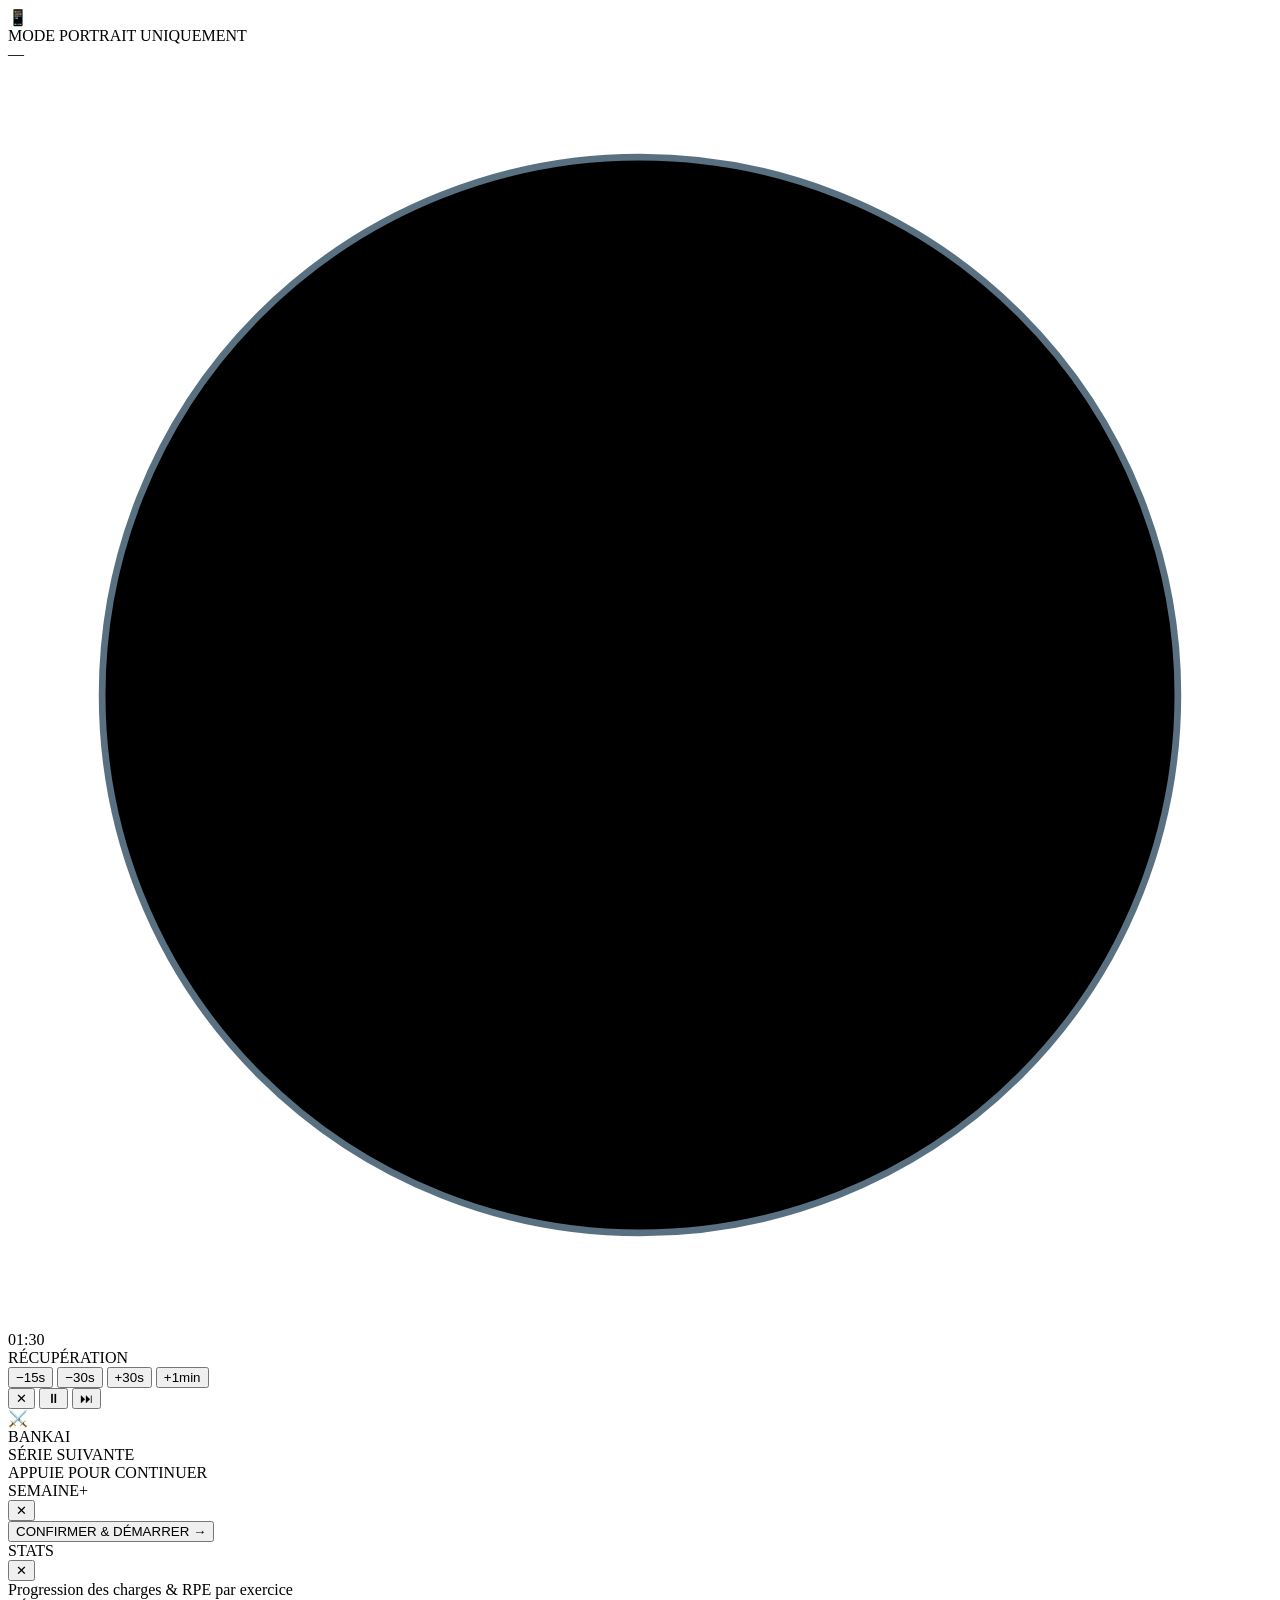
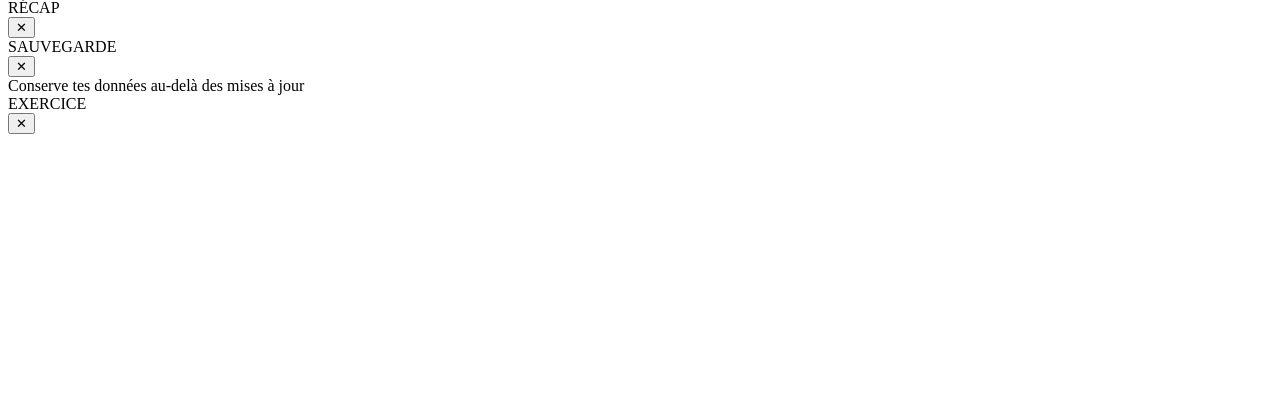
==== commit b692d373: "Update index.html" ====
--- a/index.html
+++ b/index.html
@@ -2,244 +2,37 @@
 <html lang="fr">
 <head>
 <meta charset="UTF-8">
-<meta name="viewport" content="width=device-width, initial-scale=1.0, viewport-fit=cover">
+<meta name="viewport" content="width=device-width, initial-scale=1.0, maximum-scale=1.0, minimum-scale=1.0, user-scalable=no, viewport-fit=cover">
 <meta name="apple-mobile-web-app-capable" content="yes">
 <meta name="apple-mobile-web-app-status-bar-style" content="black-translucent">
 <meta name="apple-mobile-web-app-title" content="BANKAI">
+<meta name="format-detection" content="telephone=no">
+<meta name="theme-color" content="#000000">
 <title>BANKAI</title>
 <link rel="apple-touch-icon" href="icon.png">
 <link rel="icon" href="icon.png">
 <link href="https://fonts.googleapis.com/css2?family=Bebas+Neue&family=DM+Sans:wght@300;400;500;600&display=swap" rel="stylesheet">
-<style>
-*{box-sizing:border-box;margin:0;padding:0;-webkit-tap-highlight-color:transparent}
-:root{
-  --bg:#000;--s1:#0a0a0a;--s2:#111;--s3:#1a1a1a;
-  --b1:rgba(89,112,129,.25);--b2:rgba(89,112,129,.45);--b3:rgba(210,210,210,.15);
-  --steel:#597081;--steel2:#7a95a8;--steel3:#9db3c0;
-  --light:#D2D2D2;--light2:#e8e8e8;--text:#f0f0f0;
-  --muted:#597081;--muted2:#8a9fa8;--r:14px;
-  --ok:#7a95a8;--warn:#9db3c0;--fail:#597081;
-}
-html{height:100%}
-body{background:var(--bg);color:var(--text);font-family:'DM Sans',sans-serif;min-height:100%;overflow-x:hidden;padding-bottom:calc(env(safe-area-inset-bottom)+24px);-webkit-font-smoothing:antialiased}
-
-.bg-wrap{position:fixed;inset:0;z-index:0;pointer-events:none;overflow:hidden}
-.bg-orb{position:absolute;border-radius:50%;filter:blur(90px);opacity:.07}
-.bg-orb1{width:500px;height:500px;background:radial-gradient(circle,#597081,transparent);top:-150px;left:-100px;animation:ob1 22s ease-in-out infinite}
-.bg-orb2{width:350px;height:350px;background:radial-gradient(circle,#D2D2D2,transparent);bottom:-80px;right:-80px;animation:ob2 28s ease-in-out infinite}
-.bg-grid{position:absolute;inset:0;background-image:linear-gradient(rgba(89,112,129,.04) 1px,transparent 1px),linear-gradient(90deg,rgba(89,112,129,.04) 1px,transparent 1px);background-size:36px 36px}
-@keyframes ob1{0%,100%{transform:translate(0,0)}50%{transform:translate(50px,40px)}}
-@keyframes ob2{0%,100%{transform:translate(0,0)}50%{transform:translate(-40px,-50px)}}
-
-/* HEADER */
-.hdr{position:sticky;top:0;z-index:50;padding:calc(env(safe-area-inset-top)+10px) 0 0}
-.hdr-glass{background:rgba(0,0,0,.85);backdrop-filter:blur(24px);-webkit-backdrop-filter:blur(24px);border-bottom:1px solid var(--b1)}
-.hdr-inner{max-width:780px;margin:0 auto;padding:0 14px}
-.hdr-top{display:flex;justify-content:space-between;align-items:center;padding:11px 0 10px;gap:8px;flex-wrap:wrap}
-.logo{display:flex;align-items:center;gap:9px}
-.logo-icon{width:34px;height:34px;border-radius:9px;background:var(--steel);display:flex;align-items:center;justify-content:center;font-size:1rem}
-.logo-text{font-family:'Bebas Neue';font-size:1.45rem;letter-spacing:5px;color:var(--light)}
-.week-pill{background:rgba(89,112,129,.12);border:1px solid var(--b2);border-radius:99px;padding:4px 13px;text-align:center}
-.week-num{font-family:'Bebas Neue';font-size:.9rem;letter-spacing:2px;color:var(--steel2);line-height:1}
-.week-date{font-size:.58rem;color:var(--muted);letter-spacing:.4px}
-.hdr-actions{display:flex;gap:5px}
-.act-btn{height:32px;border-radius:9px;border:1px solid var(--b1);background:rgba(255,255,255,.03);color:var(--muted2);cursor:pointer;display:flex;align-items:center;justify-content:center;font-size:.8rem;padding:0 10px;transition:all .15s;font-family:'DM Sans';white-space:nowrap}
-.act-btn:active{background:rgba(89,112,129,.2);color:var(--light);transform:scale(.93)}
-.act-btn-next{background:var(--steel);color:#000;border-color:transparent;font-weight:700;font-size:.72rem;letter-spacing:.5px}
-.act-btn-next:active{background:var(--steel2)}
-
-/* TABS */
-.tabs-wrap{display:flex;overflow-x:auto;scrollbar-width:none;padding:2px 0 0}
-.tabs-wrap::-webkit-scrollbar{display:none}
-.tab{flex:1;min-width:68px;padding:9px 4px 12px;border:none;background:transparent;font-family:'Bebas Neue';font-size:.8rem;letter-spacing:2px;cursor:pointer;border-bottom:2px solid transparent;transition:all .18s;color:var(--muted);white-space:nowrap}
-.tab.active{color:var(--light);border-color:var(--steel)}
-
-/* FATIGUE INDICATOR */
-.fatigue-bar{background:rgba(0,0,0,.9);border-bottom:1px solid var(--b1);padding:9px 14px}
-.fatigue-inner{max-width:780px;margin:0 auto}
-.pg-row{display:flex;justify-content:space-between;align-items:center;margin-bottom:5px}
-.pg-done{font-family:'Bebas Neue';font-size:1rem;color:var(--light)}
-.pg-total{font-size:.7rem;color:var(--muted)}
-.pg-pct{font-family:'Bebas Neue';font-size:.82rem;color:var(--steel2)}
-.pg-track{height:2px;background:rgba(255,255,255,.06);border-radius:99px;overflow:hidden}
-.pg-fill{height:100%;background:linear-gradient(90deg,var(--steel),var(--light));border-radius:99px;transition:width .4s cubic-bezier(.4,0,.2,1)}
-.fatigue-row{display:flex;gap:8px;margin-top:6px;align-items:center}
-.fatigue-lbl{font-size:.6rem;color:var(--muted);letter-spacing:.5px;flex:1}
-.fatigue-chips{display:flex;gap:5px}
-.f-chip{font-size:.58rem;padding:2px 7px;border-radius:99px;border:1px solid;font-weight:600;letter-spacing:.3px}
-
-/* GRID */
-.grid{max-width:780px;margin:0 auto;padding:14px 12px 90px;display:grid;grid-template-columns:repeat(auto-fill,minmax(272px,1fr));gap:11px;position:relative;z-index:1}
-
-/* CARD */
-.card{background:rgba(10,10,10,.8);border:1px solid var(--b1);border-radius:18px;overflow:hidden;backdrop-filter:blur(8px);-webkit-backdrop-filter:blur(8px);position:relative}
-.card::before{content:'';position:absolute;inset:0;border-radius:18px;background:linear-gradient(135deg,rgba(255,255,255,.02),transparent 60%);pointer-events:none}
-.card-line{height:1px;background:linear-gradient(90deg,var(--steel),rgba(89,112,129,.15),transparent)}
-.card-body{padding:13px 13px 11px;display:flex;flex-direction:column;gap:10px}
-.card-head{display:flex;justify-content:space-between;align-items:flex-start;gap:8px}
-.card-name{font-family:'Bebas Neue';font-size:1.1rem;letter-spacing:1px;line-height:1.15;color:var(--light2)}
-.card-muscle{font-size:.65rem;color:var(--muted2);margin-top:2px;display:flex;align-items:center;gap:3px}
-.card-muscle::before{content:'';width:3px;height:3px;border-radius:50%;background:var(--steel);display:inline-block;flex-shrink:0}
-.zone-badge{padding:3px 9px;border-radius:99px;font-size:.62rem;font-weight:700;letter-spacing:.7px;white-space:nowrap;flex-shrink:0}
-
-/* PERF SUMMARY on card */
-.card-perf{display:flex;align-items:center;justify-content:space-between;padding:5px 8px;background:rgba(89,112,129,.05);border:1px solid var(--b1);border-radius:9px}
-.perf-item{display:flex;flex-direction:column;align-items:center;gap:1px}
-.perf-val{font-family:'Bebas Neue';font-size:.95rem;line-height:1}
-.perf-lbl{font-size:.52rem;color:var(--muted);letter-spacing:.5px}
-.perf-sep{width:1px;height:22px;background:var(--b1)}
-
-/* SETS TABLE */
-.sets-table{display:flex;flex-direction:column;gap:0;border:1px solid var(--b1);border-radius:11px;overflow:hidden}
-.sets-header{display:grid;grid-template-columns:28px 1fr 1fr 1fr 32px;gap:0;background:rgba(89,112,129,.08);padding:5px 8px;border-bottom:1px solid var(--b1)}
-.sets-header span{font-size:.58rem;color:var(--muted);letter-spacing:.8px;text-align:center;font-weight:600}
-.sets-header span:first-child{text-align:left}
-.set-row{display:grid;grid-template-columns:28px 1fr 1fr 1fr 32px;gap:0;padding:7px 8px;align-items:center;border-bottom:1px solid rgba(89,112,129,.08);transition:background .15s;position:relative}
-.set-row:last-child{border-bottom:none}
-.set-row.done-row{background:rgba(89,112,129,.07)}
-.set-num{font-family:'Bebas Neue';font-size:.85rem;color:var(--muted);line-height:1}
-.set-input{background:rgba(255,255,255,.04);border:1px solid rgba(89,112,129,.18);border-radius:7px;color:var(--text);font-family:'DM Sans';font-size:.8rem;font-weight:600;text-align:center;padding:4px 3px;width:100%;outline:none;margin:0 2px;min-width:0;transition:border-color .15s}
-.set-input:focus{border-color:var(--steel)}
-.set-input.done-input{border-color:rgba(89,112,129,.35);color:var(--light)}
-.rpe-input-wrap{position:relative;margin:0 2px}
-.rpe-input{background:rgba(255,255,255,.04);border:1px solid rgba(89,112,129,.18);border-radius:7px;color:var(--text);font-family:'DM Sans';font-size:.8rem;font-weight:600;text-align:center;padding:4px 3px;width:100%;outline:none;transition:border-color .15s,color .15s}
-.rpe-input:focus{border-color:var(--steel)}
-.set-check{width:28px;height:28px;border-radius:50%;border:1.5px solid rgba(89,112,129,.3);background:transparent;cursor:pointer;display:flex;align-items:center;justify-content:center;font-size:.65rem;color:transparent;transition:all .18s;flex-shrink:0;-webkit-user-select:none;user-select:none;justify-self:center}
-.set-check.checked{background:var(--steel);border-color:var(--steel);color:#000;box-shadow:0 0 10px rgba(89,112,129,.4)}
-.set-check:active{transform:scale(.82)}
-
-/* NOTE SEANCE */
-.note-area{width:100%;background:rgba(255,255,255,.03);border:1px solid var(--b1);border-radius:9px;color:var(--text);font-family:'DM Sans';font-size:.75rem;padding:8px 10px;outline:none;resize:none;height:58px;transition:border-color .2s}
-.note-area:focus{border-color:var(--steel)}
-.note-area::placeholder{color:var(--muted)}
-.note-save-btn{margin-top:5px;width:100%;padding:7px;border:1px solid var(--b1);border-radius:9px;background:rgba(89,112,129,.08);color:var(--steel2);font-family:'DM Sans';font-size:.72rem;font-weight:600;cursor:pointer;transition:all .15s}
-.note-save-btn:active{background:rgba(89,112,129,.2)}
-
-/* TIMER BTN */
-.timer-btn{display:flex;align-items:center;justify-content:space-between;padding:8px 11px;background:rgba(89,112,129,.06);border:1px solid var(--b1);border-radius:11px;cursor:pointer;transition:all .2s}
-.timer-btn:active{background:rgba(89,112,129,.14);transform:scale(.98)}
-.timer-btn-l{display:flex;align-items:center;gap:7px;font-size:.74rem;color:var(--steel2);font-weight:600}
-.timer-icon{width:22px;height:22px;border-radius:6px;background:rgba(89,112,129,.18);display:flex;align-items:center;justify-content:center;font-size:.75rem}
-.timer-dur{font-size:.67rem;color:var(--muted);font-style:italic}
-
-/* TIMER OVERLAY */
-.t-ov{position:fixed;inset:0;z-index:200;display:flex;flex-direction:column;align-items:center;justify-content:center;gap:0;opacity:0;pointer-events:none;transition:opacity .25s;padding:20px}
-.t-ov.open{opacity:1;pointer-events:all}
-.t-bg{position:absolute;inset:0;background:rgba(0,0,0,.96);backdrop-filter:blur(30px);-webkit-backdrop-filter:blur(30px)}
-.t-glow{position:absolute;width:300px;height:300px;border-radius:50%;background:radial-gradient(circle,rgba(89,112,129,.2),transparent 70%);animation:tpulse 2.5s ease-in-out infinite}
-@keyframes tpulse{0%,100%{transform:scale(1);opacity:.5}50%{transform:scale(1.15);opacity:1}}
-.t-content{position:relative;z-index:1;display:flex;flex-direction:column;align-items:center;gap:14px;width:100%}
-.t-exo-name{font-size:.68rem;color:var(--muted2);letter-spacing:3px;text-transform:uppercase;text-align:center}
-.t-ring{position:relative;width:188px;height:188px}
-.t-svg{width:188px;height:188px;transform:rotate(-90deg)}
-.t-track{fill:none;stroke:rgba(255,255,255,.05);stroke-width:6}
-.t-prog{fill:none;stroke-width:6;stroke-linecap:round;transition:stroke-dashoffset .95s linear,stroke .4s}
-.t-center{position:absolute;inset:0;display:flex;flex-direction:column;align-items:center;justify-content:center;gap:2px}
-.t-time{font-family:'Bebas Neue';font-size:3.2rem;letter-spacing:5px;line-height:1;color:var(--light)}
-.t-sublabel{font-size:.58rem;color:var(--muted);letter-spacing:3px}
-.t-adjs{display:flex;gap:7px}
-.t-adj{padding:7px 13px;background:rgba(89,112,129,.1);border:1px solid var(--b1);border-radius:9px;color:var(--steel2);font-size:.72rem;font-weight:700;cursor:pointer;transition:all .15s;font-family:'DM Sans'}
-.t-adj:active{background:rgba(89,112,129,.25);transform:scale(.93)}
-.t-ctrls{display:flex;gap:12px;align-items:center}
-.t-ctrl{width:52px;height:52px;border-radius:50%;border:none;cursor:pointer;display:flex;align-items:center;justify-content:center;font-size:1.1rem;transition:all .2s}
-.t-ctrl:active{transform:scale(.88)}
-.t-ctrl-ghost{background:rgba(255,255,255,.05);border:1px solid var(--b1);color:var(--muted2)}
-.t-ctrl-main{background:var(--steel);color:#000;box-shadow:0 0 20px rgba(89,112,129,.4);width:60px;height:60px;font-size:1.15rem}
-
-/* BANKAI */
-.bk-ov{position:fixed;inset:0;z-index:300;display:flex;flex-direction:column;align-items:center;justify-content:center;gap:6px;opacity:0;pointer-events:none;transition:opacity .2s;overflow:hidden}
-.bk-ov.open{opacity:1;pointer-events:all}
-.bk-bg{position:absolute;inset:0;background:#000}
-.bk-radial{position:absolute;inset:0;background:radial-gradient(ellipse at center,rgba(89,112,129,.35) 0%,transparent 65%);animation:bkr .8s ease-out forwards;opacity:0}
-@keyframes bkr{0%{opacity:0;transform:scale(.4)}100%{opacity:1;transform:scale(1)}}
-.bk-lines{position:absolute;inset:0;display:flex;align-items:center;justify-content:center}
-.bk-line{position:absolute;width:1px;background:linear-gradient(to top,transparent,rgba(210,210,210,.35),transparent);height:100vh;animation:bkl .7s ease-out forwards;opacity:0}
-@keyframes bkl{0%{opacity:0}60%{opacity:1}100%{opacity:.2}}
-.bk-content{position:relative;z-index:1;display:flex;flex-direction:column;align-items:center;gap:6px}
-.bk-icon{font-size:4rem;animation:bki .5s cubic-bezier(.34,1.56,.64,1) forwards;opacity:0;filter:drop-shadow(0 0 20px rgba(210,210,210,.5))}
-@keyframes bki{0%{opacity:0;transform:scale(0) rotate(-90deg)}100%{opacity:1;transform:scale(1) rotate(0)}}
-.bk-title{font-family:'Bebas Neue';font-size:4.5rem;letter-spacing:14px;line-height:1;color:var(--light);animation:bkt .5s .2s cubic-bezier(.34,1.56,.64,1) both}
-@keyframes bkt{0%{opacity:0;transform:scale(1.8)}100%{opacity:1;transform:scale(1)}}
-.bk-sub{font-size:.75rem;color:var(--steel2);letter-spacing:5px;animation:bkt .4s .38s both}
-.bk-tap{font-size:.62rem;color:var(--muted);letter-spacing:3px;margin-top:44px;animation:blnk 1.4s infinite}
-@keyframes blnk{0%,100%{opacity:1}50%{opacity:.2}}
-
-/* SHEETS */
-.s-ov{position:fixed;inset:0;background:rgba(0,0,0,.78);z-index:150;display:flex;align-items:flex-end;justify-content:center;opacity:0;pointer-events:none;transition:opacity .22s;backdrop-filter:blur(4px);-webkit-backdrop-filter:blur(4px)}
-.s-ov.open{opacity:1;pointer-events:all}
-.sheet{background:rgba(8,8,8,.97);border:1px solid var(--b2);border-bottom:none;border-radius:22px 22px 0 0;padding:6px 0 0;width:100%;max-width:680px;max-height:90vh;overflow-y:auto;transform:translateY(28px);transition:transform .28s cubic-bezier(.4,0,.2,1)}
-.s-ov.open .sheet{transform:translateY(0)}
-.sh-handle{width:34px;height:4px;border-radius:99px;background:rgba(255,255,255,.1);margin:10px auto 0}
-.sh-head{padding:14px 18px 4px;display:flex;align-items:flex-start;justify-content:space-between}
-.sh-title{font-family:'Bebas Neue';font-size:1.7rem;letter-spacing:3px;color:var(--light)}
-.sh-close{width:28px;height:28px;border-radius:50%;background:rgba(255,255,255,.05);border:none;color:var(--muted2);cursor:pointer;display:flex;align-items:center;justify-content:center;font-size:.82rem;flex-shrink:0}
-.sh-body{padding:10px 18px calc(env(safe-area-inset-bottom)+30px)}
-.sh-sub{font-size:.72rem;color:var(--muted);margin-bottom:14px}
-
-/* NEXT WEEK */
-.day-grp{margin-bottom:18px}
-.day-grp-title{font-family:'Bebas Neue';font-size:.92rem;letter-spacing:2px;color:var(--steel2);margin-bottom:9px;padding-bottom:5px;border-bottom:1px solid var(--b1);display:flex;align-items:center;gap:7px}
-.day-dot{width:5px;height:5px;border-radius:50%;background:var(--steel)}
-.ch-item{display:flex;align-items:center;gap:7px;padding:6px 0;border-bottom:1px solid rgba(255,255,255,.03);font-size:.78rem}
-.ch-item:last-child{border:none}
-.ch-name{flex:1;color:rgba(255,255,255,.75)}
-.ch-w{color:var(--muted);font-size:.7rem}
-.st-badge{padding:2px 9px;border-radius:99px;font-weight:700;font-size:.68rem}
-.ch-reason{font-size:.6rem;color:var(--muted);flex-shrink:0}
-.confirm-btn{width:100%;padding:15px;border:none;border-radius:14px;background:var(--steel);color:#000;font-family:'Bebas Neue';font-size:1.1rem;letter-spacing:4px;cursor:pointer;margin-top:14px;box-shadow:0 4px 24px rgba(89,112,129,.35);transition:all .2s}
-.confirm-btn:active{transform:scale(.97)}
-
-/* HISTORY */
-.exo-sel{width:100%;background:rgba(255,255,255,.04);border:1px solid var(--b1);color:var(--text);border-radius:11px;padding:9px 13px;font-family:'DM Sans';font-size:.8rem;outline:none;margin-bottom:14px;appearance:none;-webkit-appearance:none}
-.chart-card{background:rgba(255,255,255,.02);border:1px solid var(--b1);border-radius:14px;padding:15px;margin-bottom:14px}
-.chart-ttl{font-family:'Bebas Neue';font-size:.95rem;letter-spacing:2px;color:var(--steel2);margin-bottom:12px}
-.mini-chart{height:88px;display:flex;align-items:flex-end;gap:5px}
-.bar-col{flex:1;display:flex;flex-direction:column;align-items:center;justify-content:flex-end;gap:3px}
-.bar-r{width:100%;border-radius:4px 4px 0 0;min-height:4px;transition:height .4s;background:linear-gradient(to top,rgba(89,112,129,.3),rgba(89,112,129,.6));border:1px solid rgba(89,112,129,.35)}
-.bar-l{font-size:.53rem;color:var(--muted)}
-.bar-v{font-size:.6rem;font-weight:600;color:var(--steel2)}
-.chips{display:flex;gap:6px;flex-wrap:wrap;margin-top:6px}
-.chip{background:rgba(255,255,255,.03);border:1px solid var(--b1);border-radius:99px;padding:4px 11px;font-size:.7rem;color:var(--muted2)}
-.chip-l{color:var(--muted);margin-right:3px;font-size:.63rem}
-
-/* RPE TREND in history */
-.rpe-mini{height:44px;display:flex;align-items:flex-end;gap:4px;margin-top:10px}
-.rpe-col{flex:1;display:flex;flex-direction:column;align-items:center;gap:2px}
-.rpe-bar{width:100%;border-radius:3px 3px 0 0;min-height:3px;transition:height .4s}
-.rpe-lbl{font-size:.5rem;color:var(--muted)}
-
-/* RECAP */
-.recap-card{background:rgba(255,255,255,.02);border:1px solid var(--b1);border-radius:14px;padding:15px;margin-bottom:11px}
-.recap-ttl{font-family:'Bebas Neue';font-size:.83rem;letter-spacing:2px;color:var(--muted2);margin-bottom:12px}
-.vol-item{margin-bottom:9px}
-.vol-top{display:flex;justify-content:space-between;font-size:.72rem;margin-bottom:3px;color:rgba(255,255,255,.65)}
-.vol-val{color:var(--muted);font-size:.67rem}
-.vol-track{height:3px;background:rgba(255,255,255,.05);border-radius:99px;overflow:hidden}
-.vol-fill{height:100%;border-radius:99px;background:linear-gradient(90deg,var(--steel),var(--light))}
-.rule-item{display:flex;gap:11px;align-items:center;margin-bottom:9px}
-.rule-sym{font-family:'Bebas Neue';font-size:1.3rem;width:20px;line-height:1}
-.rule-desc{font-size:.76rem;color:rgba(255,255,255,.55)}
-
-/* NOTES HISTORY in recap */
-.note-hist-item{padding:8px 10px;background:rgba(89,112,129,.05);border:1px solid var(--b1);border-radius:9px;margin-bottom:7px}
-.note-hist-date{font-size:.6rem;color:var(--muted);margin-bottom:3px;letter-spacing:.5px}
-.note-hist-text{font-size:.74rem;color:rgba(255,255,255,.65)}
-
-/* PERF ALERT in card */
-.perf-alert{display:flex;align-items:center;gap:6px;padding:5px 8px;border-radius:8px;font-size:.66rem;font-weight:600}
-</style>
+<link rel="stylesheet" href="style.css">
 </head>
 <body>
 
+<!-- Anti-rotation overlay (s'affiche en paysage) -->
+<div class="rotate-lock">
+  <div class="rl-icon">📱</div>
+  <div class="rl-text">MODE PORTRAIT UNIQUEMENT</div>
+</div>
+
+<!-- Background -->
 <div class="bg-wrap">
   <div class="bg-orb bg-orb1"></div>
   <div class="bg-orb bg-orb2"></div>
   <div class="bg-grid"></div>
 </div>
 
+<!-- App root -->
 <div id="root"></div>
 
-<!-- TIMER -->
+<!-- TIMER overlay -->
 <div class="t-ov" id="tOv">
   <div class="t-bg"></div>
   <div class="t-glow"></div>
@@ -270,7 +63,7 @@
   </div>
 </div>
 
-<!-- BANKAI -->
+<!-- BANKAI animation -->
 <div class="bk-ov" id="bkOv" onclick="closeBankai()">
   <div class="bk-bg"></div>
   <div class="bk-radial"></div>
@@ -289,11 +82,14 @@
   </div>
 </div>
 
-<!-- NEXT SHEET -->
+<!-- NEXT WEEK sheet -->
 <div class="s-ov" id="nextOv">
   <div class="sheet">
     <div class="sh-handle"></div>
-    <div class="sh-head"><div class="sh-title">SEMAINE+</div><button class="sh-close" onclick="closeSheet('nextOv')">✕</button></div>
+    <div class="sh-head">
+      <div class="sh-title">SEMAINE+</div>
+      <button class="sh-close" onclick="closeSheet('nextOv')">✕</button>
+    </div>
     <div class="sh-body">
       <div class="sh-sub" id="nextSub"></div>
       <div id="nextContent"></div>
@@ -302,11 +98,14 @@
   </div>
 </div>
 
-<!-- HISTORY SHEET -->
+<!-- HISTORY sheet -->
 <div class="s-ov" id="histOv">
   <div class="sheet">
     <div class="sh-handle"></div>
-    <div class="sh-head"><div class="sh-title">STATS</div><button class="sh-close" onclick="closeSheet('histOv')">✕</button></div>
+    <div class="sh-head">
+      <div class="sh-title">STATS</div>
+      <button class="sh-close" onclick="closeSheet('histOv')">✕</button>
+    </div>
     <div class="sh-body">
       <div class="sh-sub">Progression des charges & RPE par exercice</div>
       <div id="histContent"></div>
@@ -314,11 +113,14 @@
   </div>
 </div>
 
-<!-- RECAP SHEET -->
+<!-- RECAP sheet -->
 <div class="s-ov" id="recapOv">
   <div class="sheet">
     <div class="sh-handle"></div>
-    <div class="sh-head"><div class="sh-title">RÉCAP</div><button class="sh-close" onclick="closeSheet('recapOv')">✕</button></div>
+    <div class="sh-head">
+      <div class="sh-title">RÉCAP</div>
+      <button class="sh-close" onclick="closeSheet('recapOv')">✕</button>
+    </div>
     <div class="sh-body">
       <div class="sh-sub" id="recapSub"></div>
       <div id="recapContent"></div>
@@ -326,549 +128,38 @@
   </div>
 </div>
 
-<script>
-// ── DATA ──────────────────────────────────────────────────────────────────
-const POLY=["Leg Press","Fentes","Tractions","Rowing","RDL","Hip Thrust","Développé couché","Dips"];
-const REST_T={Force:180,Hypertrophie:90,Métabolique:60,"Avant-bras":60,Cardio:0};
-const ZONES={
-  Force:      {color:"#7a95a8",bg:"rgba(89,112,129,.12)",border:"rgba(89,112,129,.3)"},
-  Hypertrophie:{color:"#D2D2D2",bg:"rgba(210,210,210,.08)",border:"rgba(210,210,210,.2)"},
-  Métabolique:{color:"#9db3c0",bg:"rgba(89,112,129,.1)",border:"rgba(89,112,129,.25)"},
-  "Avant-bras":{color:"#597081",bg:"rgba(89,112,129,.1)",border:"rgba(89,112,129,.22)"},
-  Cardio:     {color:"#aaaaaa",bg:"rgba(210,210,210,.06)",border:"rgba(210,210,210,.15)"},
-};
-
-// ── PROGRAMME OPTIMISÉ ──────────────────────────────────────────────────
-// LUNDI: DCI (Force) → Dips (Hyp, remplace DCP → moins de fatigue pectorale cumulative)
-//         → Pec Deck → DEM → Élév. lat → Extension triceps → Skull crusher → HIIT
-// MARDI: LP (Force) → Fentes bulgares → Leg Extension → Leg Curl couché → Crunch → Pallof → LISS
-// JEUDI: Tractions (Force) → Rowing HS (avant Tirage poitrine = dos frais sur lourd)
-//         → Tirage poitrine → Face Pull → Shrug → Curl biceps → Curl marteau → Wrist/Reverse
-// VENDREDI: RDL (Force, chaîne post fraîche) → Hip Thrust → Leg Curl assis
-//           → Fentes marchées → Mollets → Relevés jambes → Farmer's carry → HIIT
-
-const DAYS=[
-  {id:"lundi",label:"LUNDI",sub:"Upper A · Push",color:"#7a95a8",exos:[
-    {id:"dci",name:"Développé couché incliné",muscle:"Pectoraux sup.",w:17.5,unit:"kg/côté",sets:4,reps:"6-8",zone:"Force",
-     note:"Premier exercice, pectoraux frais. RPE cible 7-8."},
-    {id:"dips",name:"Dips lestés",muscle:"Pectoraux bas / Triceps",w:5,unit:"kg lest",sets:3,reps:"10-12",zone:"Hypertrophie",
-     note:"Remplace DCP. Même stimulation pec/tri mais moins de fatigue arthiculaire post-incliné."},
-    {id:"pd",name:"Pec Deck machine",muscle:"Pectoraux (fin.)",w:30,unit:"kg",sets:3,reps:"15-20",zone:"Métabolique",
-     note:"Finition isolation. Charge plus facile à tenir malgré fatigue."},
-    {id:"dem",name:"Développé épaules machine",muscle:"Deltoïdes ant.",w:22,unit:"kg",sets:3,reps:"10-12",zone:"Hypertrophie"},
-    {id:"elc",name:"Élévations latérales câble",muscle:"Deltoïdes lat.",w:5,unit:"kg/côté",sets:4,reps:"15-20",zone:"Métabolique"},
-    {id:"etc",name:"Extension triceps corde",muscle:"Triceps",w:17.5,unit:"kg",sets:3,reps:"10-12",zone:"Hypertrophie"},
-    {id:"sk",name:"Skull crusher haltères",muscle:"Triceps long",w:8,unit:"kg/côté",sets:3,reps:"10-12",zone:"Hypertrophie"},
-    {id:"hiit_l",name:"HIIT vélo elliptique",muscle:"Cardio",w:8,unit:"intervalles",sets:1,reps:"8×30s",zone:"Cardio",isCardio:true},
-  ]},
-  {id:"mardi",label:"MARDI",sub:"Lower A · Quad",color:"#9db3c0",exos:[
-    {id:"lp",name:"Leg Press",muscle:"Quadriceps",w:120,unit:"kg",sets:4,reps:"6-8",zone:"Force",
-     note:"Quadriceps frais. Amplitude complète, genoux à 90°."},
-    {id:"fb",name:"Fentes bulgares",muscle:"Quad / Fessiers",w:10,unit:"kg/main",sets:3,reps:"10/jambe",zone:"Hypertrophie",
-     note:"Avant Leg Extension pour garder stabilité sur mouvement technique."},
-    {id:"le",name:"Leg Extension",muscle:"Quad (iso)",w:40,unit:"kg",sets:3,reps:"15-20",zone:"Métabolique"},
-    {id:"lcc",name:"Leg Curl couché",muscle:"Ischio-jambiers",w:42,unit:"kg",sets:4,reps:"10-12",zone:"Hypertrophie",
-     note:"Ischio encore frais, pas pré-fatigués par la chaîne post."},
-    {id:"cm",name:"Crunch machine",muscle:"Abdominaux",w:10,unit:"kg",sets:3,reps:"12-15",zone:"Hypertrophie"},
-    {id:"pp",name:"Pallof Press câble",muscle:"Core / Obliques",w:8,unit:"kg",sets:3,reps:"12/côté",zone:"Hypertrophie"},
-    {id:"liss_m",name:"LISS Rameur",muscle:"Cardio",w:0,unit:"20min",sets:1,reps:"65% FC max",zone:"Cardio",isCardio:true},
-  ]},
-  {id:"jeudi",label:"JEUDI",sub:"Upper B · Pull",color:"#D2D2D2",exos:[
-    {id:"tr",name:"Tractions lestées",muscle:"Dos / Biceps",w:5,unit:"kg lest",sets:4,reps:"6-8",zone:"Force",
-     note:"Dos frais. RPE 7-8. Amplitude complète, dead hang en bas."},
-    {id:"rhs",name:"Rowing Hammer Strength",muscle:"Dos (épaisseur)",w:30,unit:"kg/côté",sets:4,reps:"8-10",zone:"Hypertrophie",
-     note:"Déplacé avant Tirage poitrine : dos encore frais sur le mouvement lourd."},
-    {id:"tp",name:"Tirage poitrine câble",muscle:"Dos (largeur)",w:50,unit:"kg",sets:3,reps:"10-12",zone:"Hypertrophie",
-     note:"Maintenant 3e exo : charge légèrement abaissée si nécessaire, toujours efficace."},
-    {id:"fp",name:"Face Pull câble corde",muscle:"Deltoïdes post.",w:12,unit:"kg",sets:4,reps:"15-20",zone:"Métabolique"},
-    {id:"sh",name:"Shrug haltères",muscle:"Trapèzes",w:14,unit:"kg/main",sets:3,reps:"12-15",zone:"Métabolique"},
-    {id:"cb",name:"Curl biceps supination",muscle:"Biceps",w:10,unit:"kg/côté",sets:3,reps:"10-12",zone:"Hypertrophie"},
-    {id:"cm2",name:"Curl marteau",muscle:"Brachial / Biceps",w:12,unit:"kg/côté",sets:3,reps:"10-12",zone:"Hypertrophie"},
-    {id:"wc",name:"Wrist curl",muscle:"Avant-bras",w:7,unit:"kg",sets:2,reps:"12-15",zone:"Avant-bras"},
-    {id:"rvc",name:"Reverse curl",muscle:"Avant-bras ext.",w:8,unit:"kg",sets:2,reps:"12-15",zone:"Avant-bras"},
-  ]},
-  {id:"vendredi",label:"VENDREDI",sub:"Lower B · Ischio/Fessier",color:"#597081",exos:[
-    {id:"rdl",name:"RDL haltères",muscle:"Ischio / Fessiers",w:15,unit:"kg/main",sets:4,reps:"8-10",zone:"Hypertrophie",
-     note:"Déplacé en 1er : chaîne postérieure fraîche sur le mouvement technique lourd."},
-    {id:"ht",name:"Hip Thrust machine",muscle:"Fessiers",w:70,unit:"kg",sets:4,reps:"10-12",zone:"Hypertrophie",
-     note:"Maintenant 2e : fessiers pré-activés par le RDL → meilleur recrutement."},
-    {id:"lca",name:"Leg Curl assis",muscle:"Ischio-jambiers",w:35,unit:"kg",sets:3,reps:"15-20",zone:"Métabolique"},
-    {id:"fmv",name:"Fentes marchées",muscle:"Quad / Fessiers",w:10,unit:"kg/main",sets:3,reps:"10/jambe",zone:"Hypertrophie"},
-    {id:"mol",name:"Mollets machine",muscle:"Mollets",w:50,unit:"kg",sets:4,reps:"15-20",zone:"Métabolique"},
-    {id:"rj",name:"Relevés de jambes",muscle:"Abdominaux bas",w:0,unit:"pds corps",sets:3,reps:"12-15",zone:"Hypertrophie"},
-    {id:"fc",name:"Farmer's carry",muscle:"Avant-bras / Core",w:18,unit:"kg/main",sets:3,reps:"25m",zone:"Avant-bras"},
-    {id:"hiit_v",name:"HIIT Skillmill",muscle:"Cardio",w:6,unit:"intervalles",sets:1,reps:"6×40s",zone:"Cardio",isCardio:true},
-  ]},
-];
-const MUSCLES=["Pectoraux","Dos","Épaules","Triceps","Biceps","Avant-bras","Quadriceps","Ischio-jambiers","Fessiers","Abdominaux","Mollets","Core"];
-function mg(m){
-  if(m.includes("Pect"))return"Pectoraux";if(m.includes("Dos"))return"Dos";
-  if(m.includes("Delt")||m.includes("paul"))return"Épaules";if(m.includes("Tric"))return"Triceps";
-  if(m.includes("Bic")||m.includes("Brach"))return"Biceps";if(m.includes("Avant"))return"Avant-bras";
-  if(m.includes("Quad"))return"Quadriceps";if(m.includes("Ischio"))return"Ischio-jambiers";
-  if(m.includes("Fess"))return"Fessiers";if(m.includes("Abdo"))return"Abdominaux";
-  if(m.includes("Molet"))return"Mollets";return"Core";
-}
-
-// ── STATE ─────────────────────────────────────────────────────────────────
-let S={},H=[],aDay=0,pending=null,selExo=null;
-
-function defaultSets(ex){
-  return Array.from({length:ex.sets},()=>({w:ex.w,reps:ex.reps.split("-")[0]||ex.reps,rpe:0,done:false}));
-}
-function initS(){
-  const now=new Date(),dow=now.getDay(),diff=dow===0?-6:1-dow;
-  const mon=new Date(now);mon.setDate(now.getDate()+diff);
-  const s={weekNum:1,startDate:mon.toISOString().split("T")[0],notes:{}};
-  DAYS.forEach(d=>{s[d.id]={};d.exos.forEach(e=>{
-    s[d.id][e.id]=e.isCardio?{done:false}:{sets:defaultSets(e)};
-  });});
-  return s;
-}
-function load(){
-  try{const s=localStorage.getItem("bk6");S=s?JSON.parse(s):initS();}catch{S=initS();}
-  if(!S.notes)S.notes={};
-  try{const h=localStorage.getItem("bk6h");H=h?JSON.parse(h):[];}catch{H=[];}
-  DAYS.forEach(d=>d.exos.forEach(e=>{
-    const es=S[d.id]?.[e.id];
-    if(!e.isCardio&&es&&!es.sets){S[d.id][e.id]={sets:defaultSets(e)};}
-  }));
-}
-function save(){localStorage.setItem("bk6",JSON.stringify(S));localStorage.setItem("bk6h",JSON.stringify(H));}
-function fd(iso){return new Date(iso).toLocaleDateString("fr-FR",{day:"2-digit",month:"short"});}
-function ad(iso,n){const d=new Date(iso);d.setDate(d.getDate()+n);return d.toISOString().split("T")[0];}
-function poly(n){return POLY.some(p=>n.includes(p));}
-function restLbl(z){const s=REST_T[z]||90;return s>=60?`${s/60}min`:`${s}s`;}
-
-// ── PERF CALCULATIONS ──────────────────────────────────────────────────────
-function dayPg(id){
-  const day=DAYS.find(d=>d.id===id);let done=0,tot=0;
-  day.exos.forEach(e=>{
-    if(e.isCardio){tot++;if(S[id][e.id]?.done)done++;}
-    else{const sets=S[id][e.id]?.sets||[];tot+=sets.length;done+=sets.filter(s=>s.done).length;}
-  });
-  return{done,tot,pct:tot?Math.round(done/tot*100):0};
-}
-
-// fatigue score: ratio of reps achieved vs target, for done sets
-function dayFatigue(id){
-  const day=DAYS.find(d=>d.id===id);
-  let rpeTotal=0,rpeCount=0,repRatio=0,repCount=0;
-  day.exos.forEach(e=>{
-    if(e.isCardio)return;
-    const sets=S[id][e.id]?.sets||[];
-    sets.filter(s=>s.done).forEach(s=>{
-      if(s.rpe>0){rpeTotal+=s.rpe;rpeCount++;}
-      const target=parseFloat(e.reps.split("-")[1]||e.reps.split("-")[0]||e.reps)||12;
-      const actual=parseFloat(s.reps)||0;
-      repRatio+=Math.min(1,actual/target);repCount++;
-    });
-  });
-  return{
-    avgRpe:rpeCount?Math.round(rpeTotal/rpeCount*10)/10:null,
-    repEff:repCount?Math.round(repRatio/repCount*100):null
-  };
-}
-
-function exoPerf(dId,eId){
-  const sets=S[dId]?.[eId]?.sets||[];
-  const done=sets.filter(s=>s.done);
-  if(!done.length)return null;
-  const avgW=done.reduce((a,s)=>a+s.w,0)/done.length;
-  const avgRpe=done.filter(s=>s.rpe>0).length?done.filter(s=>s.rpe>0).reduce((a,s)=>a+s.rpe,0)/done.filter(s=>s.rpe>0).length:null;
-  return{avgW,avgRpe,doneCount:done.length};
-}
-
-// ── TIMER ─────────────────────────────────────────────────────────────────
-let tIv=null,tTotal=0,tLeft=0,tPaused=false;
-const CIRC=2*Math.PI*80;
-function startTimer(exo){
-  const sec=REST_T[exo.zone]||90;if(!sec){showBankai();return;}
-  tTotal=sec;tLeft=sec;tPaused=false;
-  document.getElementById("tName").textContent=exo.name.toUpperCase();
-  document.getElementById("tPause").textContent="⏸";
-  document.getElementById("tOv").classList.add("open");
-  updT();clearInterval(tIv);tIv=setInterval(tick,1000);
-}
-function tick(){if(tPaused)return;tLeft--;if(tLeft<=0){tLeft=0;updT();clearInterval(tIv);closeTimer();showBankai();return;}updT();}
-function updT(){
-  const m=Math.floor(tLeft/60),s=tLeft%60;
-  document.getElementById("tTime").textContent=`${String(m).padStart(2,"0")}:${String(s).padStart(2,"0")}`;
-  const r=tTotal>0?tLeft/tTotal:0,off=CIRC*(1-r);
-  const p=document.getElementById("tProg");p.style.strokeDashoffset=off;
-  const ratio=1-r;
-  p.style.stroke=ratio<.5?"#597081":ratio<.8?"#9db3c0":"#D2D2D2";
-}
-function togglePause(){tPaused=!tPaused;document.getElementById("tPause").textContent=tPaused?"▶":"⏸";}
-function skipTimer(){clearInterval(tIv);closeTimer();showBankai();}
-function closeTimer(){document.getElementById("tOv").classList.remove("open");clearInterval(tIv);}
-function adj(s){tLeft=Math.max(5,tLeft+s);if(s>0)tTotal=Math.max(tTotal,tLeft);updT();}
-
-// ── BANKAI ────────────────────────────────────────────────────────────────
-function showBankai(){
-  if(navigator.vibrate)navigator.vibrate([80,40,80,40,250]);
-  document.getElementById("bkOv").classList.add("open");
-  setTimeout(closeBankai,4500);
-}
-function closeBankai(){document.getElementById("bkOv").classList.remove("open");}
-
-// ── RENDER ────────────────────────────────────────────────────────────────
-function render(){
-  const day=DAYS[aDay],pg=dayPg(day.id),fat=dayFatigue(day.id);
-  const note=S.notes[day.id]||"";
-  
-  // fatigue chips
-  let fatHtml="";
-  if(fat.avgRpe!==null){
-    const rpeC=fat.avgRpe>=9?"#D2D2D2":fat.avgRpe>=7?"#9db3c0":"#597081";
-    const rpeBg=fat.avgRpe>=9?"rgba(210,210,210,.1)":fat.avgRpe>=7?"rgba(89,112,129,.1)":"rgba(89,112,129,.06)";
-    fatHtml+=`<span class="f-chip" style="color:${rpeC};background:${rpeBg};border-color:${rpeC}">RPE moy. ${fat.avgRpe}</span>`;
-  }
-  if(fat.repEff!==null){
-    const effC=fat.repEff>=90?"#9db3c0":fat.repEff>=70?"#7a95a8":"#597081";
-    const effBg=fat.repEff>=90?"rgba(89,112,129,.1)":"rgba(89,112,129,.06)";
-    fatHtml+=`<span class="f-chip" style="color:${effC};background:${effBg};border-color:${effC}">Eff. reps ${fat.repEff}%</span>`;
-  }
-
-  document.getElementById("root").innerHTML=`
-  <div class="hdr">
-    <div class="hdr-glass">
-      <div class="hdr-inner">
-        <div class="hdr-top">
-          <div class="logo">
-            <div class="logo-icon">⚔️</div>
-            <div class="logo-text">BANKAI</div>
-          </div>
-          <div class="week-pill">
-            <div class="week-num">S${S.weekNum}</div>
-            <div class="week-date">${fd(S.startDate)} → ${fd(ad(S.startDate,6))}</div>
-          </div>
-          <div class="hdr-actions">
-            <button class="act-btn" onclick="openRecap()">📊</button>
-            <button class="act-btn" onclick="openHistory()">📈</button>
-            <button class="act-btn" onclick="resetDay('${day.id}')">↺</button>
-            <button class="act-btn act-btn-next" onclick="openNext()">SEM+</button>
-          </div>
-        </div>
-        <div class="tabs-wrap">
-          ${DAYS.map((d,i)=>`
-            <button class="tab ${i===aDay?"active":""}" onclick="switchDay(${i})">${d.label}</button>
-          `).join("")}
-        </div>
-      </div>
+<!-- BACKUP sheet -->
+<div class="s-ov" id="backupOv">
+  <div class="sheet">
+    <div class="sh-handle"></div>
+    <div class="sh-head">
+      <div class="sh-title">SAUVEGARDE</div>
+      <button class="sh-close" onclick="closeSheet('backupOv')">✕</button>
+    </div>
+    <div class="sh-body">
+      <div class="sh-sub">Conserve tes données au-delà des mises à jour</div>
+      <div id="backupContent"></div>
     </div>
   </div>
-  <div class="fatigue-bar">
-    <div class="fatigue-inner">
-      <div class="pg-row">
-        <div style="display:flex;align-items:baseline;gap:4px">
-          <span class="pg-done">${pg.done}</span>
-          <span class="pg-total">/ ${pg.tot} séries</span>
-        </div>
-        <span class="pg-pct">${pg.pct}%</span>
-      </div>
-      <div class="pg-track"><div class="pg-fill" style="width:${pg.pct}%"></div></div>
-      <div class="fatigue-row">
-        <span class="fatigue-lbl">${day.label} — ${day.sub}</span>
-        <div class="fatigue-chips">${fatHtml}</div>
-      </div>
+</div>
+
+<!-- EXERCISE EDITOR sheet -->
+<div class="s-ov" id="exoOv">
+  <div class="sheet">
+    <div class="sh-handle"></div>
+    <div class="sh-head">
+      <div class="sh-title" id="exoTitle">EXERCICE</div>
+      <button class="sh-close" onclick="closeSheet('exoOv')">✕</button>
+    </div>
+    <div class="sh-body">
+      <div class="sh-sub" id="exoSub"></div>
+      <div id="exoForm"></div>
     </div>
   </div>
-  <div class="grid">
-    ${day.exos.map(e=>renderCard(e,day)).join("")}
-    <div class="card" style="border-color:rgba(89,112,129,.18)">
-      <div class="card-line"></div>
-      <div class="card-body">
-        <div style="font-family:'Bebas Neue';font-size:.9rem;letter-spacing:2px;color:var(--steel2)">NOTE SÉANCE</div>
-        <textarea class="note-area" id="noteArea" placeholder="Ressenti, douleurs, contexte (sommeil, stress)…">${note}</textarea>
-        <button class="note-save-btn" onclick="saveNote('${day.id}')">SAUVEGARDER NOTE ✓</button>
-      </div>
-    </div>
-  </div>`;
-}
+</div>
 
-function rpeColor(v){
-  if(!v)return"rgba(89,112,129,.3)";
-  if(v>=9)return"#D2D2D2";if(v>=7)return"#9db3c0";return"#597081";
-}
+<input type="file" id="importFile" accept=".json,application/json" style="display:none">
 
-function renderCard(ex,day){
-  const z=ZONES[ex.zone],rl=restLbl(ex.zone);
-  
-  if(ex.isCardio){
-    const done=S[day.id][ex.id]?.done;
-    return`<div class="card" style="border-color:${z.border}">
-      <div class="card-line"></div>
-      <div class="card-body">
-        <div class="card-head">
-          <div><div class="card-name">${ex.name}</div><div class="card-muscle">${ex.muscle}</div></div>
-          <span class="zone-badge" style="background:${z.bg};color:${z.color};border-color:${z.border}">${ex.zone}</span>
-        </div>
-        <div style="display:flex;align-items:center;gap:10px;padding:8px 0">
-          <div class="set-check ${done?"checked":""}" onclick="togCardio('${day.id}','${ex.id}')">✓</div>
-          <span style="font-size:.75rem;color:var(--muted2)">${ex.reps} — ${ex.w} ${ex.unit}</span>
-        </div>
-        ${ex.note?`<div style="font-size:.62rem;color:var(--muted);font-style:italic;padding:0 2px">${ex.note}</div>`:""}
-      </div>
-    </div>`;
-  }
-  
-  const sets=S[day.id][ex.id]?.sets||defaultSets(ex);
-  const perf=exoPerf(day.id,ex.id);
-  
-  // Perf mini-summary (avgRpe + doneCount)
-  let perfHtml="";
-  if(perf){
-    const avgRpeC=perf.avgRpe?(perf.avgRpe>=9?"#D2D2D2":perf.avgRpe>=7?"#9db3c0":"#7a95a8"):"var(--muted)";
-    perfHtml=`<div class="card-perf">
-      <div class="perf-item">
-        <span class="perf-val" style="color:var(--light2)">${perf.doneCount}/${ex.sets}</span>
-        <span class="perf-lbl">SÉRIES</span>
-      </div>
-      <div class="perf-sep"></div>
-      <div class="perf-item">
-        <span class="perf-val" style="color:var(--steel2)">${perf.avgW.toFixed(1)}</span>
-        <span class="perf-lbl">KG MOY</span>
-      </div>
-      <div class="perf-sep"></div>
-      <div class="perf-item">
-        <span class="perf-val" style="color:${avgRpeC}">${perf.avgRpe?perf.avgRpe.toFixed(1):"—"}</span>
-        <span class="perf-lbl">RPE MOY</span>
-      </div>
-    </div>`;
-  }
-  
-  const rows=sets.map((s,i)=>{
-    const rpeC=rpeColor(s.rpe);
-    return`<div class="set-row ${s.done?"done-row":""}">
-      <span class="set-num">${i+1}</span>
-      <input class="set-input ${s.done?"done-input":""}" type="number" step="0.5" value="${s.w}"
-        onchange="setVal('${day.id}','${ex.id}',${i},'w',this.value)"
-        style="border-color:${s.done?"rgba(89,112,129,.35)":"rgba(89,112,129,.18)"}">
-      <input class="set-input ${s.done?"done-input":""}" type="number" min="0" max="50" value="${s.reps}"
-        onchange="setVal('${day.id}','${ex.id}',${i},'reps',this.value)"
-        style="border-color:${s.done?"rgba(89,112,129,.35)":"rgba(89,112,129,.18)"}">
-      <div class="rpe-input-wrap">
-        <input class="rpe-input" type="number" min="0" max="10" value="${s.rpe||""}" placeholder="—"
-          onchange="setVal('${day.id}','${ex.id}',${i},'rpe',this.value)"
-          style="border-color:${s.rpe?rpeC:"rgba(89,112,129,.18)"};color:${s.rpe?rpeC:"var(--muted2)"}">
-      </div>
-      <div class="set-check ${s.done?"checked":""}" onclick="togSet('${day.id}','${ex.id}',${i})">✓</div>
-    </div>`;
-  }).join("");
-  
-  return`<div class="card" style="border-color:${z.border}">
-    <div class="card-line"></div>
-    <div class="card-body">
-      <div class="card-head">
-        <div><div class="card-name">${ex.name}</div><div class="card-muscle">${ex.muscle}</div></div>
-        <span class="zone-badge" style="background:${z.bg};color:${z.color};border-color:${z.border}">${ex.zone}</span>
-      </div>
-      ${ex.note?`<div style="font-size:.62rem;color:var(--muted);font-style:italic;padding:0 2px;border-left:2px solid var(--steel);padding-left:7px">${ex.note}</div>`:""}
-      ${perfHtml}
-      <div class="sets-table">
-        <div class="sets-header">
-          <span>SÉR.</span><span>KG</span><span>REPS</span><span>RPE</span><span></span>
-        </div>
-        ${rows}
-      </div>
-      <div class="timer-btn" onclick="startTimer(${JSON.stringify({id:ex.id,name:ex.name,zone:ex.zone}).replace(/"/g,'&quot;')})">
-        <div class="timer-btn-l">
-          <div class="timer-icon">⏱</div>
-          <span>Récupération</span>
-        </div>
-        <span class="timer-dur">${rl}</span>
-      </div>
-    </div>
-  </div>`;
-}
-
-// ── INTERACTIONS ──────────────────────────────────────────────────────────
-function switchDay(i){aDay=i;render();}
-
-function togSet(dId,eId,idx){
-  const sets=S[dId][eId].sets;
-  sets[idx].done=!sets[idx].done;
-  save();render();
-}
-function togCardio(dId,eId){
-  S[dId][eId].done=!S[dId][eId].done;
-  save();render();
-}
-function setVal(dId,eId,idx,key,val){
-  const sets=S[dId][eId].sets;
-  sets[idx][key]=key==="rpe"?Math.min(10,Math.max(0,parseFloat(val)||0)):(parseFloat(val)||0);
-  save();render();
-}
-function resetDay(dId){
-  DAYS.find(d=>d.id===dId).exos.forEach(e=>{
-    if(e.isCardio)S[dId][e.id].done=false;
-    else S[dId][e.id].sets=defaultSets(e);
-  });
-  if(S.notes)delete S.notes[dId];
-  save();render();
-}
-function saveNote(dId){
-  if(!S.notes)S.notes={};
-  const val=document.getElementById("noteArea")?.value||"";
-  S.notes[dId]=val;
-  save();
-  const btn=document.querySelector(".note-save-btn");
-  if(btn){btn.textContent="SAUVEGARDÉ ✓";btn.style.color="var(--steel2)";setTimeout(()=>{btn.textContent="SAUVEGARDER NOTE ✓";btn.style.color="";},1500);}
-}
-
-// ── NEXT WEEK ─────────────────────────────────────────────────────────────
-function calcChanges(){
-  const r={};
-  DAYS.forEach(d=>{r[d.id]=d.exos.map(e=>{
-    if(e.isCardio)return{id:e.id,name:e.name,oldW:e.w,newW:e.w,delta:0,status:"→",reason:"Cardio"};
-    const sets=S[d.id][e.id]?.sets||[];
-    const doneSets=sets.filter(s=>s.done).length;
-    const all=doneSets>=e.sets,half=doneSets>=Math.ceil(e.sets/2);
-    let delta=all?(poly(e.name)?5:2.5):half?0:-2.5;
-    const doneW=sets.filter(s=>s.done).map(s=>s.w);
-    const avgW=doneW.length?doneW.reduce((a,b)=>a+b,0)/doneW.length:e.w;
-    const newW=Math.max(0,avgW+delta);
-    return{id:e.id,name:e.name,oldW:avgW.toFixed(1),newW:newW.toFixed(1),delta,status:delta>0?"↑":delta<0?"↓":"→",reason:all?"Toutes ✓":half?"Min. ok":"Min. ✗"};
-  });});
-  return r;
-}
-function openNext(){
-  pending=calcChanges();
-  document.getElementById("nextSub").textContent=`Changements de charge → Semaine ${S.weekNum+1}`;
-  document.getElementById("nextContent").innerHTML=DAYS.map(d=>`
-    <div class="day-grp">
-      <div class="day-grp-title"><div class="day-dot"></div>${d.label} · ${d.sub}</div>
-      ${pending[d.id].map(c=>`
-        <div class="ch-item">
-          <span class="ch-name">${c.name}</span>
-          <span class="ch-w">${c.oldW} → ${c.newW}${c.reason!=="Cardio"?" kg":""}</span>
-          <span class="st-badge" style="background:${c.status==="↑"?"rgba(210,210,210,.12)":c.status==="↓"?"rgba(89,112,129,.12)":"rgba(89,112,129,.08)"};color:${c.status==="↑"?"#D2D2D2":c.status==="↓"?"#597081":"#9db3c0"}">${c.status}</span>
-          <span class="ch-reason">${c.reason}</span>
-        </div>`).join("")}
-    </div>`).join("");
-  openSheet("nextOv");
-}
-function confirmNext(){
-  // save notes history too
-  const snap=JSON.parse(JSON.stringify(S));snap._label=`S${S.weekNum}`;
-  H=[...H.slice(-11),snap];
-  DAYS.forEach(d=>pending[d.id].forEach(c=>{
-    if(!S[d.id][c.id].sets)return;
-    const newW=parseFloat(c.newW);
-    S[d.id][c.id].sets=S[d.id][c.id].sets.map(s=>({...s,w:newW,done:false,rpe:0}));
-  }));
-  S.notes={};
-  S.weekNum++;S.startDate=ad(S.startDate,7);
-  save();closeSheet("nextOv");render();
-}
-
-// ── HISTORY ───────────────────────────────────────────────────────────────
-function openHistory(){
-  const all=DAYS.flatMap(d=>d.exos.filter(e=>!e.isCardio));
-  if(!selExo)selExo=all[0].id;
-  renderHist();openSheet("histOv");
-}
-function renderHist(){
-  const all=DAYS.flatMap(d=>d.exos.filter(e=>!e.isCardio));
-  const ex=all.find(e=>e.id===selExo)||all[0];
-  const data=H.map((snap,i)=>{
-    let w=null,rpe=null;
-    DAYS.forEach(d=>{
-      const es=snap[d.id]?.[selExo];
-      if(es?.sets){
-        const ws=es.sets.map(s=>s.w);w=ws.reduce((a,b)=>a+b,0)/ws.length;
-        const rpes=es.sets.filter(s=>s.rpe>0).map(s=>s.rpe);
-        if(rpes.length)rpe=rpes.reduce((a,b)=>a+b,0)/rpes.length;
-      }
-    });
-    return{l:snap._label||`S${i+1}`,w,rpe};
-  }).filter(d=>d.w!=null).slice(-6);
-  const maxW=data.length?Math.max(...data.map(d=>d.w),1):1;
-  const maxRpe=10;
-
-  // build RPE trend bars
-  const rpeBars=data.length>=2&&data.some(d=>d.rpe)?`
-    <div style="margin-top:14px">
-      <div class="chart-ttl" style="margin-bottom:8px">RPE MOYEN</div>
-      <div class="rpe-mini">${data.map(d=>`
-        <div class="rpe-col">
-          ${d.rpe?`<div style="font-size:.55rem;color:var(--steel2)">${d.rpe.toFixed(1)}</div>`:""}
-          <div class="rpe-bar" style="height:${d.rpe?Math.max(4,d.rpe/maxRpe*36):4}px;background:${d.rpe>=9?"rgba(210,210,210,.4)":d.rpe>=7?"rgba(122,149,168,.4)":"rgba(89,112,129,.3)"}"></div>
-          <div class="rpe-lbl">${d.l}</div>
-        </div>`).join("")}
-      </div>
-    </div>`:"";
-
-  document.getElementById("histContent").innerHTML=`
-    <select class="exo-sel" onchange="selExo=this.value;renderHist()">
-      ${DAYS.map(d=>`<optgroup label="${d.label} – ${d.sub}">${d.exos.filter(e=>!e.isCardio).map(e=>`<option value="${e.id}" ${e.id===selExo?"selected":""}>${e.name}</option>`).join("")}</optgroup>`).join("")}
-    </select>
-    <div class="chart-card">
-      <div class="chart-ttl">${ex.name} — CHARGE (kg)</div>
-      ${data.length<2?`<div style="color:var(--muted);font-size:.78rem;text-align:center;padding:20px">Complète 2+ semaines pour voir la progression.</div>`:`
-      <div class="mini-chart">${data.map(d=>`
-        <div class="bar-col">
-          <div class="bar-v">${Math.round(d.w*10)/10}</div>
-          <div class="bar-r" style="height:${Math.max(8,d.w/maxW*70)}px"></div>
-          <div class="bar-l">${d.l}</div>
-        </div>`).join("")}
-      </div>${rpeBars}`}
-    </div>
-    ${H.length?`<div class="chips">${H.slice(-6).map((snap,i)=>{
-      let w=null;
-      DAYS.forEach(d=>{const es=snap[d.id]?.[selExo];if(es?.sets){const ws=es.sets.map(s=>s.w);w=ws.reduce((a,b)=>a+b,0)/ws.length;}});
-      return`<div class="chip"><span class="chip-l">${snap._label||"S"+(i+1)}</span>${w!=null?(Math.round(w*10)/10)+" "+ex.unit:"—"}</div>`;
-    }).join("")}</div>`:""}`;
-}
-
-// ── RECAP ─────────────────────────────────────────────────────────────────
-function openRecap(){
-  const vol={};MUSCLES.forEach(m=>{vol[m]=0;});
-  DAYS.forEach(d=>d.exos.forEach(e=>{if(e.isCardio)return;const g=mg(e.muscle);vol[g]=(vol[g]||0)+e.sets;}));
-  const maxV=Math.max(...Object.values(vol),1);
-
-  // collect notes from history
-  const notesHistory=H.slice(-4).map(snap=>({
-    label:snap._label||"Sem.",
-    notes:Object.entries(snap.notes||{}).filter(([,v])=>v).map(([k,v])=>({day:k,text:v}))
-  })).filter(s=>s.notes.length).reverse();
-
-  const notesHtml=notesHistory.length?`
-    <div class="recap-card">
-      <div class="recap-ttl">JOURNAL DES SÉANCES</div>
-      ${notesHistory.map(s=>s.notes.map(n=>`
-        <div class="note-hist-item">
-          <div class="note-hist-date">${s.label} · ${n.day.toUpperCase()}</div>
-          <div class="note-hist-text">${n.text}</div>
-        </div>`).join("")).join("")}
-    </div>`:"";
-
-  document.getElementById("recapSub").textContent=`S${S.weekNum} · ${fd(S.startDate)} → ${fd(ad(S.startDate,6))}`;
-  document.getElementById("recapContent").innerHTML=`
-    <div class="recap-card">
-      <div class="recap-ttl">VOLUME PAR GROUPE MUSCULAIRE</div>
-      ${MUSCLES.filter(m=>vol[m]>0).map(m=>`
-        <div class="vol-item">
-          <div class="vol-top"><span>${m}</span><span class="vol-val">${vol[m]} séries</span></div>
-          <div class="vol-track"><div class="vol-fill" style="width:${vol[m]/maxV*100}%"></div></div>
-        </div>`).join("")}
-    </div>
-    <div class="recap-card">
-      <div class="recap-ttl">SURCHARGE PROGRESSIVE</div>
-      ${[{sym:"↑",col:"#D2D2D2",t:"Poly +5kg / Isolation +2.5kg — toutes séries ✓"},{sym:"→",col:"#9db3c0",t:"Même charge — reps minimales atteintes"},{sym:"↓",col:"#597081",t:"−2.5kg — reps minimales non atteintes"}].map(r=>`
-        <div class="rule-item"><span class="rule-sym" style="color:${r.col}">${r.sym}</span><span class="rule-desc">${r.t}</span></div>`).join("")}
-    </div>
-    ${notesHtml}`;
-  openSheet("recapOv");
-}
-
-// ── UTILS ─────────────────────────────────────────────────────────────────
-function openSheet(id){document.getElementById(id).classList.add("open");}
-function closeSheet(id){document.getElementById(id).classList.remove("open");}
-document.querySelectorAll(".s-ov").forEach(el=>el.addEventListener("click",e=>{if(e.target===el)el.classList.remove("open");}));
-
-load();render();
-</script>
+<script src="app.js"></script>
 </body>
 </html>
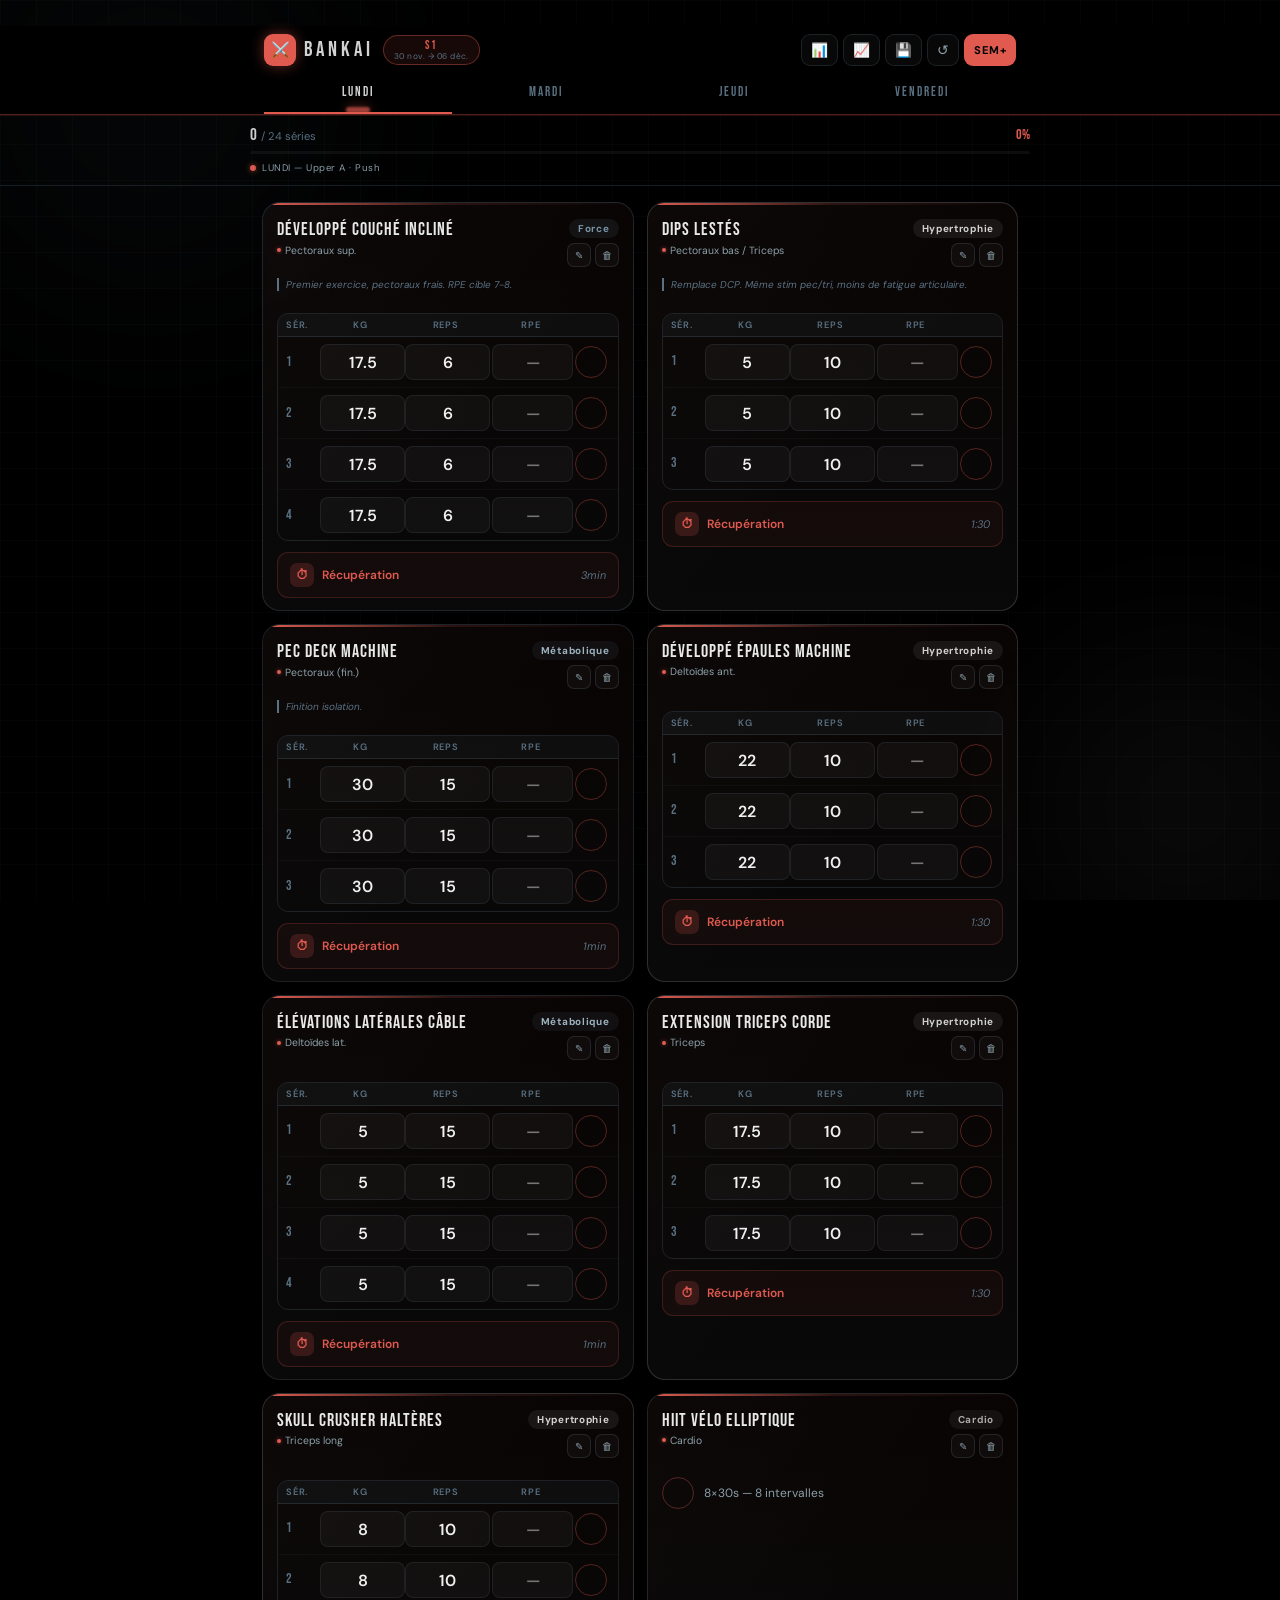
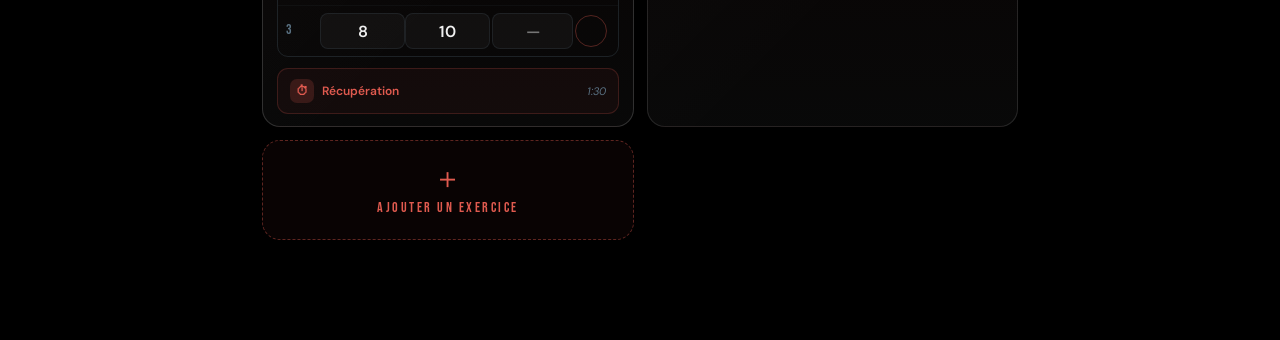
==== commit 81f165be: "Add files via upload" ====
--- a/index.html
+++ b/index.html
@@ -46,7 +46,7 @@
       </svg>
       <div class="t-center">
         <div class="t-time" id="tTime">01:30</div>
-        <div class="t-sublabel">RÉCUPÉRATION</div>
+        <div class="t-sublabel" id="tSubLabel">RÉCUPÉRATION</div>
       </div>
     </div>
     <div class="t-adjs">
--- a/style.css
+++ b/style.css
@@ -0,0 +1,279 @@
+*{box-sizing:border-box;margin:0;padding:0;-webkit-tap-highlight-color:transparent;-webkit-touch-callout:none}
+:root{
+  --bg:#000;--s1:#0a0a0a;--s2:#111;--s3:#1a1a1a;
+  --b1:rgba(89,112,129,.25);--b2:rgba(89,112,129,.45);--b3:rgba(210,210,210,.15);
+  --steel:#597081;--steel2:#7a95a8;--steel3:#9db3c0;
+  --light:#D2D2D2;--light2:#e8e8e8;--text:#f0f0f0;
+  --muted:#597081;--muted2:#8a9fa8;--r:14px;
+  --ok:#9be0a3;--warn:#9db3c0;--fail:#e07a7a;
+  --safe-top:max(env(safe-area-inset-top),20px);
+  --hdr-pad-top:calc(var(--safe-top) + 6px);
+  /* Couleur du jour actif (override par JS via applyDayTheme) */
+  --day-c:#7a95a8;
+  --day-rgb:122,149,168;
+}
+html{height:100%;-webkit-text-size-adjust:100%;touch-action:manipulation;overscroll-behavior:none}
+body{background:var(--bg);color:var(--text);font-family:'DM Sans',sans-serif;min-height:100%;overflow-x:hidden;padding-bottom:calc(env(safe-area-inset-bottom)+24px);-webkit-font-smoothing:antialiased;touch-action:manipulation;overscroll-behavior:none}
+input,textarea,select,button{touch-action:manipulation;font-family:inherit}
+
+/* ── ANTI-ROTATION ── */
+.rotate-lock{display:none;position:fixed;inset:0;z-index:9999;background:#000;flex-direction:column;align-items:center;justify-content:center;gap:14px;color:var(--light)}
+.rl-icon{font-size:3rem;animation:rot 1.6s ease-in-out infinite}
+@keyframes rot{0%,100%{transform:rotate(0)}50%{transform:rotate(-90deg)}}
+.rl-text{font-family:'Bebas Neue';font-size:1.2rem;letter-spacing:4px;color:var(--steel2)}
+@media (orientation:landscape) and (max-height:500px){
+  .rotate-lock{display:flex}
+}
+
+/* ── BG ── */
+.bg-wrap{position:fixed;inset:0;z-index:0;pointer-events:none;overflow:hidden}
+.bg-orb{position:absolute;border-radius:50%;filter:blur(90px);opacity:.07}
+.bg-orb1{width:500px;height:500px;background:radial-gradient(circle,#597081,transparent);top:-150px;left:-100px;animation:ob1 22s ease-in-out infinite}
+.bg-orb2{width:350px;height:350px;background:radial-gradient(circle,#D2D2D2,transparent);bottom:-80px;right:-80px;animation:ob2 28s ease-in-out infinite}
+.bg-grid{position:absolute;inset:0;background-image:linear-gradient(rgba(89,112,129,.04) 1px,transparent 1px),linear-gradient(90deg,rgba(89,112,129,.04) 1px,transparent 1px);background-size:36px 36px}
+@keyframes ob1{0%,100%{transform:translate(0,0)}50%{transform:translate(50px,40px)}}
+@keyframes ob2{0%,100%{transform:translate(0,0)}50%{transform:translate(-40px,-50px)}}
+
+/* ── HEADER (iPhone 17 Dynamic Island safe) ── */
+.hdr{position:sticky;top:0;z-index:50;padding-top:var(--hdr-pad-top);transition:padding-top .2s}
+.hdr-glass{background:rgba(0,0,0,.88);backdrop-filter:blur(24px);-webkit-backdrop-filter:blur(24px);border-bottom:1px solid rgba(var(--day-rgb),.35);box-shadow:0 1px 0 0 rgba(var(--day-rgb),.15);transition:border-color .35s,box-shadow .35s}
+.hdr-inner{max-width:780px;margin:0 auto;padding:8px 14px 0}
+
+/* Layout : logo+pill à gauche, actions à droite — RIEN au centre (Dynamic Island) */
+.hdr-top{display:flex;justify-content:space-between;align-items:center;padding:0 0 8px;gap:10px}
+.hdr-left{display:flex;align-items:center;gap:9px;min-width:0;flex-shrink:1}
+.hdr-right{display:flex;gap:5px;flex-shrink:0}
+.logo{display:flex;align-items:center;gap:8px;flex-shrink:0}
+.logo-icon{width:32px;height:32px;border-radius:9px;background:var(--day-c);display:flex;align-items:center;justify-content:center;font-size:.95rem;box-shadow:0 0 14px rgba(var(--day-rgb),.45);transition:background .35s,box-shadow .35s}
+.logo-text{font-family:'Bebas Neue';font-size:1.3rem;letter-spacing:4px;color:var(--light);line-height:1}
+.week-pill{background:rgba(var(--day-rgb),.10);border:1px solid rgba(var(--day-rgb),.4);border-radius:99px;padding:3px 10px;text-align:center;line-height:1;transition:background .35s,border-color .35s}
+.week-num{font-family:'Bebas Neue';font-size:.78rem;letter-spacing:2px;color:var(--day-c);line-height:1.1;transition:color .35s}
+.week-date{font-size:.52rem;color:var(--muted);letter-spacing:.4px;line-height:1.1}
+.act-btn{height:32px;min-width:32px;border-radius:9px;border:1px solid var(--b1);background:rgba(255,255,255,.03);color:var(--muted2);cursor:pointer;display:flex;align-items:center;justify-content:center;font-size:.85rem;padding:0 9px;transition:transform .12s,background .15s,color .15s;font-family:'DM Sans';white-space:nowrap}
+.act-btn:active{background:rgba(89,112,129,.22);color:var(--light);transform:scale(.92)}
+.act-btn-next{background:var(--day-c);color:#000;border-color:transparent;font-weight:700;font-size:.7rem;letter-spacing:.5px;transition:background .35s}
+.act-btn-next:active{filter:brightness(1.1)}
+
+/* TABS */
+.tabs-wrap{display:flex;overflow-x:auto;scrollbar-width:none;gap:0}
+.tabs-wrap::-webkit-scrollbar{display:none}
+.tab{flex:1;min-width:68px;padding:10px 4px 12px;border:none;background:transparent;font-family:'Bebas Neue';font-size:.82rem;letter-spacing:2px;cursor:pointer;border-bottom:2px solid transparent;transition:color .25s,border-color .25s;color:var(--muted);white-space:nowrap;position:relative}
+.tab.active{color:var(--light);border-color:var(--day-c)}
+.tab.active::after{content:'';position:absolute;left:50%;bottom:-1px;width:24px;height:6px;border-radius:99px;background:var(--day-c);transform:translateX(-50%);box-shadow:0 0 12px rgba(var(--day-rgb),.6);filter:blur(1px);opacity:.7}
+
+/* ── PROGRESS / FATIGUE ── */
+.fatigue-bar{background:rgba(0,0,0,.9);border-bottom:1px solid var(--b1);padding:10px 14px 11px}
+.fatigue-inner{max-width:780px;margin:0 auto}
+.pg-row{display:flex;justify-content:space-between;align-items:center;margin-bottom:6px}
+.pg-done{font-family:'Bebas Neue';font-size:1.05rem;color:var(--light)}
+.pg-total{font-size:.7rem;color:var(--muted)}
+.pg-pct{font-family:'Bebas Neue';font-size:.85rem;color:var(--day-c);transition:color .35s}
+.pg-track{height:3px;background:rgba(255,255,255,.05);border-radius:99px;overflow:hidden}
+.pg-fill{height:100%;background:linear-gradient(90deg,var(--day-c),rgba(var(--day-rgb),.5));border-radius:99px;transition:width .4s cubic-bezier(.4,0,.2,1),background .35s;box-shadow:0 0 8px rgba(var(--day-rgb),.4)}
+.fatigue-row{display:flex;gap:8px;margin-top:7px;align-items:center}
+.fatigue-lbl{font-size:.6rem;color:var(--muted2);letter-spacing:.5px;flex:1;display:flex;align-items:center;gap:6px}
+.fatigue-lbl::before{content:'';width:6px;height:6px;border-radius:50%;background:var(--day-c);box-shadow:0 0 6px rgba(var(--day-rgb),.7);transition:background .35s,box-shadow .35s}
+.fatigue-chips{display:flex;gap:5px;flex-wrap:wrap;justify-content:flex-end}
+.f-chip{font-size:.58rem;padding:2px 7px;border-radius:99px;border:1px solid;font-weight:600;letter-spacing:.3px;white-space:nowrap}
+
+/* GRID */
+.grid{max-width:780px;margin:0 auto;padding:16px 12px 100px;display:grid;grid-template-columns:repeat(auto-fill,minmax(280px,1fr));gap:13px;position:relative;z-index:1}
+
+/* CARD */
+.card{background:linear-gradient(180deg,rgba(var(--day-rgb),.04),rgba(10,10,10,.85));border:1px solid var(--b1);border-radius:18px;overflow:hidden;backdrop-filter:blur(8px);-webkit-backdrop-filter:blur(8px);position:relative;animation:cardIn .35s cubic-bezier(.4,0,.2,1) backwards}
+@keyframes cardIn{from{opacity:0;transform:translateY(8px)}to{opacity:1;transform:translateY(0)}}
+.card::before{content:'';position:absolute;inset:0;border-radius:18px;background:linear-gradient(135deg,rgba(255,255,255,.02),transparent 60%);pointer-events:none}
+.card-line{height:2px;background:linear-gradient(90deg,var(--day-c),rgba(var(--day-rgb),.15) 50%,transparent);transition:background .35s}
+.card-body{padding:14px 14px 12px;display:flex;flex-direction:column;gap:11px}
+.card-head{display:flex;justify-content:space-between;align-items:flex-start;gap:8px}
+.card-name{font-family:'Bebas Neue';font-size:1.15rem;letter-spacing:1px;line-height:1.15;color:var(--light2)}
+.card-muscle{font-size:.65rem;color:var(--muted2);margin-top:3px;display:flex;align-items:center;gap:4px}
+.card-muscle::before{content:'';width:4px;height:4px;border-radius:50%;background:var(--day-c);display:inline-block;flex-shrink:0;box-shadow:0 0 4px rgba(var(--day-rgb),.6);transition:background .35s}
+.card-head-r{display:flex;flex-direction:column;gap:5px;align-items:flex-end;flex-shrink:0}
+.zone-badge{padding:3px 9px;border-radius:99px;font-size:.62rem;font-weight:700;letter-spacing:.7px;white-space:nowrap}
+.exo-actions{display:flex;gap:4px}
+.exo-act{width:24px;height:24px;border-radius:7px;border:1px solid var(--b1);background:rgba(255,255,255,.03);color:var(--muted2);cursor:pointer;display:flex;align-items:center;justify-content:center;font-size:.65rem;padding:0;transition:transform .12s,background .15s}
+.exo-act:active{transform:scale(.88);background:rgba(89,112,129,.2);color:var(--light)}
+
+/* PERF SUMMARY */
+.card-perf{display:flex;align-items:center;justify-content:space-between;padding:5px 8px;background:rgba(89,112,129,.05);border:1px solid var(--b1);border-radius:9px}
+.perf-item{display:flex;flex-direction:column;align-items:center;gap:1px}
+.perf-val{font-family:'Bebas Neue';font-size:.95rem;line-height:1}
+.perf-lbl{font-size:.52rem;color:var(--muted);letter-spacing:.5px}
+.perf-sep{width:1px;height:22px;background:var(--b1)}
+
+/* SETS TABLE */
+.sets-table{display:flex;flex-direction:column;gap:0;border:1px solid var(--b1);border-radius:11px;overflow:hidden}
+.sets-header{display:grid;grid-template-columns:32px 1fr 1fr 1fr 36px;gap:0;background:rgba(89,112,129,.08);padding:5px 8px;border-bottom:1px solid var(--b1)}
+.sets-header span{font-size:.58rem;color:var(--muted);letter-spacing:.8px;text-align:center;font-weight:600}
+.sets-header span:first-child{text-align:left}
+.set-row{display:grid;grid-template-columns:32px 1fr 1fr 1fr 36px;gap:0;padding:7px 8px;align-items:center;border-bottom:1px solid rgba(89,112,129,.08);transition:background .15s;position:relative}
+.set-row:last-child{border-bottom:none}
+.set-row.done-row{background:rgba(89,112,129,.07)}
+.set-num{font-family:'Bebas Neue';font-size:.85rem;color:var(--muted);line-height:1}
+
+/* INPUTS — font-size:16px obligatoire pour bloquer auto-zoom iOS */
+.set-input,.rpe-input{
+  background:rgba(255,255,255,.04);
+  border:1px solid rgba(89,112,129,.18);
+  border-radius:8px;color:var(--text);
+  font-family:'DM Sans';font-size:16px;font-weight:600;
+  text-align:center;padding:8px 4px;width:100%;outline:none;
+  margin:0 2px;min-width:0;height:36px;
+  transition:border-color .15s,background .15s,color .15s;
+  -webkit-appearance:none;appearance:none;
+}
+.set-input::-webkit-outer-spin-button,.set-input::-webkit-inner-spin-button,
+.rpe-input::-webkit-outer-spin-button,.rpe-input::-webkit-inner-spin-button{-webkit-appearance:none;margin:0}
+.set-input{-moz-appearance:textfield}
+.rpe-input{-moz-appearance:textfield}
+.set-input:focus,.rpe-input:focus{border-color:var(--steel);background:rgba(89,112,129,.1)}
+.set-input.done-input{border-color:rgba(89,112,129,.35);color:var(--light)}
+.rpe-input-wrap{position:relative;margin:0 2px}
+
+.set-check{width:32px;height:32px;border-radius:50%;border:1.5px solid rgba(var(--day-rgb),.35);background:transparent;cursor:pointer;display:flex;align-items:center;justify-content:center;font-size:.72rem;color:transparent;transition:all .2s;flex-shrink:0;-webkit-user-select:none;user-select:none;justify-self:center}
+.set-check.checked{background:var(--day-c);border-color:var(--day-c);color:#000;box-shadow:0 0 12px rgba(var(--day-rgb),.55)}
+.set-check:active{transform:scale(.82)}
+
+/* TIMER BTN */
+.timer-btn{display:flex;align-items:center;justify-content:space-between;padding:10px 12px;background:rgba(var(--day-rgb),.05);border:1px solid rgba(var(--day-rgb),.2);border-radius:11px;cursor:pointer;transition:background .2s,transform .12s,border-color .35s}
+.timer-btn:active{background:rgba(var(--day-rgb),.18);transform:scale(.98)}
+.timer-btn-l{display:flex;align-items:center;gap:8px;font-size:.75rem;color:var(--day-c);font-weight:600;transition:color .35s}
+.timer-icon{width:24px;height:24px;border-radius:7px;background:rgba(var(--day-rgb),.18);display:flex;align-items:center;justify-content:center;font-size:.78rem;color:var(--day-c);transition:background .35s,color .35s}
+.timer-dur{font-size:.68rem;color:var(--muted);font-style:italic}
+
+/* ADD EXO BTN (bas du jour) */
+.add-exo-card{
+  background:rgba(var(--day-rgb),.04);
+  border:1.5px dashed rgba(var(--day-rgb),.4);
+  border-radius:18px;
+  padding:20px;
+  display:flex;flex-direction:column;align-items:center;justify-content:center;gap:6px;
+  cursor:pointer;color:var(--day-c);
+  transition:background .15s,transform .12s,border-color .35s,color .35s;
+  min-height:100px;
+}
+.add-exo-card:active{background:rgba(var(--day-rgb),.14);transform:scale(.98)}
+.add-icon{font-size:1.8rem;line-height:1}
+.add-lbl{font-family:'Bebas Neue';font-size:.9rem;letter-spacing:2.5px}
+
+/* TIMER OVERLAY */
+.t-ov{position:fixed;inset:0;z-index:200;display:flex;flex-direction:column;align-items:center;justify-content:center;gap:0;opacity:0;pointer-events:none;transition:opacity .25s;padding:20px}
+.t-ov.open{opacity:1;pointer-events:all}
+.t-bg{position:absolute;inset:0;background:rgba(0,0,0,.96);backdrop-filter:blur(30px);-webkit-backdrop-filter:blur(30px)}
+.t-glow{position:absolute;width:300px;height:300px;border-radius:50%;background:radial-gradient(circle,rgba(89,112,129,.2),transparent 70%);animation:tpulse 2.5s ease-in-out infinite}
+@keyframes tpulse{0%,100%{transform:scale(1);opacity:.5}50%{transform:scale(1.15);opacity:1}}
+.t-content{position:relative;z-index:1;display:flex;flex-direction:column;align-items:center;gap:14px;width:100%}
+.t-exo-name{font-size:.68rem;color:var(--muted2);letter-spacing:3px;text-transform:uppercase;text-align:center}
+.t-ring{position:relative;width:188px;height:188px}
+.t-svg{width:188px;height:188px;transform:rotate(-90deg)}
+.t-track{fill:none;stroke:rgba(255,255,255,.05);stroke-width:6}
+.t-prog{fill:none;stroke-width:6;stroke-linecap:round;transition:stroke-dashoffset .95s linear,stroke .4s}
+.t-center{position:absolute;inset:0;display:flex;flex-direction:column;align-items:center;justify-content:center;gap:2px}
+.t-time{font-family:'Bebas Neue';font-size:3.2rem;letter-spacing:5px;line-height:1;color:var(--light)}
+.t-sublabel{font-size:.58rem;color:var(--muted);letter-spacing:3px}
+.t-adjs{display:flex;gap:7px}
+.t-adj{padding:9px 14px;background:rgba(89,112,129,.1);border:1px solid var(--b1);border-radius:9px;color:var(--steel2);font-size:.78rem;font-weight:700;cursor:pointer;transition:background .15s,transform .12s;font-family:'DM Sans'}
+.t-adj:active{background:rgba(89,112,129,.25);transform:scale(.93)}
+.t-ctrls{display:flex;gap:12px;align-items:center}
+.t-ctrl{width:54px;height:54px;border-radius:50%;border:none;cursor:pointer;display:flex;align-items:center;justify-content:center;font-size:1.1rem;transition:transform .2s}
+.t-ctrl:active{transform:scale(.88)}
+.t-ctrl-ghost{background:rgba(255,255,255,.05);border:1px solid var(--b1);color:var(--muted2)}
+.t-ctrl-main{background:var(--steel);color:#000;box-shadow:0 0 20px rgba(89,112,129,.4);width:62px;height:62px;font-size:1.2rem}
+
+/* BANKAI */
+.bk-ov{position:fixed;inset:0;z-index:300;display:flex;flex-direction:column;align-items:center;justify-content:center;gap:6px;opacity:0;pointer-events:none;transition:opacity .2s;overflow:hidden}
+.bk-ov.open{opacity:1;pointer-events:all}
+.bk-bg{position:absolute;inset:0;background:#000}
+.bk-radial{position:absolute;inset:0;background:radial-gradient(ellipse at center,rgba(89,112,129,.35) 0%,transparent 65%);animation:bkr .8s ease-out forwards;opacity:0}
+@keyframes bkr{0%{opacity:0;transform:scale(.4)}100%{opacity:1;transform:scale(1)}}
+.bk-lines{position:absolute;inset:0;display:flex;align-items:center;justify-content:center}
+.bk-line{position:absolute;width:1px;background:linear-gradient(to top,transparent,rgba(210,210,210,.35),transparent);height:100vh;animation:bkl .7s ease-out forwards;opacity:0}
+@keyframes bkl{0%{opacity:0}60%{opacity:1}100%{opacity:.2}}
+.bk-content{position:relative;z-index:1;display:flex;flex-direction:column;align-items:center;gap:6px}
+.bk-icon{font-size:4rem;animation:bki .5s cubic-bezier(.34,1.56,.64,1) forwards;opacity:0;filter:drop-shadow(0 0 20px rgba(210,210,210,.5))}
+@keyframes bki{0%{opacity:0;transform:scale(0) rotate(-90deg)}100%{opacity:1;transform:scale(1) rotate(0)}}
+.bk-title{font-family:'Bebas Neue';font-size:4.5rem;letter-spacing:14px;line-height:1;color:var(--light);animation:bkt .5s .2s cubic-bezier(.34,1.56,.64,1) both}
+@keyframes bkt{0%{opacity:0;transform:scale(1.8)}100%{opacity:1;transform:scale(1)}}
+.bk-sub{font-size:.75rem;color:var(--steel2);letter-spacing:5px;animation:bkt .4s .38s both}
+.bk-tap{font-size:.62rem;color:var(--muted);letter-spacing:3px;margin-top:44px;animation:blnk 1.4s infinite}
+@keyframes blnk{0%,100%{opacity:1}50%{opacity:.2}}
+
+/* SHEETS */
+.s-ov{position:fixed;inset:0;background:rgba(0,0,0,.78);z-index:150;display:flex;align-items:flex-end;justify-content:center;opacity:0;pointer-events:none;transition:opacity .22s;backdrop-filter:blur(4px);-webkit-backdrop-filter:blur(4px)}
+.s-ov.open{opacity:1;pointer-events:all}
+.sheet{background:rgba(8,8,8,.97);border:1px solid var(--b2);border-bottom:none;border-radius:22px 22px 0 0;padding:6px 0 0;width:100%;max-width:680px;max-height:90vh;overflow-y:auto;transform:translateY(28px);transition:transform .28s cubic-bezier(.4,0,.2,1)}
+.s-ov.open .sheet{transform:translateY(0)}
+.sh-handle{width:34px;height:4px;border-radius:99px;background:rgba(255,255,255,.1);margin:10px auto 0}
+.sh-head{padding:14px 18px 4px;display:flex;align-items:flex-start;justify-content:space-between}
+.sh-title{font-family:'Bebas Neue';font-size:1.7rem;letter-spacing:3px;color:var(--light)}
+.sh-close{width:32px;height:32px;border-radius:50%;background:rgba(255,255,255,.05);border:none;color:var(--muted2);cursor:pointer;display:flex;align-items:center;justify-content:center;font-size:.9rem;flex-shrink:0}
+.sh-body{padding:10px 18px calc(env(safe-area-inset-bottom)+30px)}
+.sh-sub{font-size:.72rem;color:var(--muted);margin-bottom:14px}
+
+/* NEXT WEEK */
+.day-grp{margin-bottom:18px}
+.day-grp-title{font-family:'Bebas Neue';font-size:.92rem;letter-spacing:2px;color:var(--steel2);margin-bottom:9px;padding-bottom:5px;border-bottom:1px solid var(--b1);display:flex;align-items:center;gap:7px}
+.day-dot{width:5px;height:5px;border-radius:50%;background:var(--steel)}
+.ch-item{display:flex;align-items:center;gap:7px;padding:7px 0;border-bottom:1px solid rgba(255,255,255,.03);font-size:.78rem}
+.ch-item:last-child{border:none}
+.ch-name{flex:1;color:rgba(255,255,255,.75);min-width:0}
+.ch-w{color:var(--muted);font-size:.68rem;white-space:nowrap}
+.st-badge{padding:2px 9px;border-radius:99px;font-weight:700;font-size:.68rem;white-space:nowrap}
+.ch-reason{font-size:.58rem;color:var(--muted);flex-shrink:0;text-transform:uppercase;letter-spacing:.4px}
+.confirm-btn{width:100%;padding:15px;border:none;border-radius:14px;background:var(--day-c);color:#000;font-family:'Bebas Neue';font-size:1.1rem;letter-spacing:4px;cursor:pointer;margin-top:14px;box-shadow:0 4px 24px rgba(var(--day-rgb),.45);transition:transform .2s,background .35s,box-shadow .35s}
+.confirm-btn:active{transform:scale(.97)}
+
+/* HISTORY */
+.exo-sel{width:100%;background:rgba(255,255,255,.04);border:1px solid var(--b1);color:var(--text);border-radius:11px;padding:11px 13px;font-family:'DM Sans';font-size:16px;outline:none;margin-bottom:14px;appearance:none;-webkit-appearance:none}
+.chart-card{background:rgba(255,255,255,.02);border:1px solid var(--b1);border-radius:14px;padding:15px;margin-bottom:14px}
+.chart-ttl{font-family:'Bebas Neue';font-size:.95rem;letter-spacing:2px;color:var(--steel2);margin-bottom:12px}
+.mini-chart{height:88px;display:flex;align-items:flex-end;gap:5px}
+.bar-col{flex:1;display:flex;flex-direction:column;align-items:center;justify-content:flex-end;gap:3px}
+.bar-r{width:100%;border-radius:4px 4px 0 0;min-height:4px;transition:height .4s;background:linear-gradient(to top,rgba(89,112,129,.3),rgba(89,112,129,.6));border:1px solid rgba(89,112,129,.35)}
+.bar-l{font-size:.53rem;color:var(--muted)}
+.bar-v{font-size:.6rem;font-weight:600;color:var(--steel2)}
+.chips{display:flex;gap:6px;flex-wrap:wrap;margin-top:6px}
+.chip{background:rgba(255,255,255,.03);border:1px solid var(--b1);border-radius:99px;padding:4px 11px;font-size:.7rem;color:var(--muted2)}
+.chip-l{color:var(--muted);margin-right:3px;font-size:.63rem}
+
+.rpe-mini{height:44px;display:flex;align-items:flex-end;gap:4px;margin-top:10px}
+.rpe-col{flex:1;display:flex;flex-direction:column;align-items:center;gap:2px}
+.rpe-bar{width:100%;border-radius:3px 3px 0 0;min-height:3px;transition:height .4s}
+.rpe-lbl{font-size:.5rem;color:var(--muted)}
+
+/* RECAP */
+.recap-card{background:rgba(255,255,255,.02);border:1px solid var(--b1);border-radius:14px;padding:15px;margin-bottom:11px}
+.recap-ttl{font-family:'Bebas Neue';font-size:.83rem;letter-spacing:2px;color:var(--muted2);margin-bottom:12px}
+.vol-item{margin-bottom:9px}
+.vol-top{display:flex;justify-content:space-between;font-size:.72rem;margin-bottom:3px;color:rgba(255,255,255,.65)}
+.vol-val{color:var(--muted);font-size:.67rem}
+.vol-track{height:3px;background:rgba(255,255,255,.05);border-radius:99px;overflow:hidden}
+.vol-fill{height:100%;border-radius:99px;background:linear-gradient(90deg,var(--steel),var(--light))}
+.rule-item{display:flex;gap:11px;align-items:center;margin-bottom:9px}
+.rule-sym{font-family:'Bebas Neue';font-size:1.3rem;width:22px;line-height:1;text-align:center}
+.rule-desc{font-size:.74rem;color:rgba(255,255,255,.55)}
+
+/* BACKUP / FORM */
+.bk-grid{display:grid;grid-template-columns:1fr 1fr;gap:10px;margin-bottom:14px}
+.bk-btn{padding:14px 12px;border-radius:12px;border:1px solid var(--b1);background:rgba(89,112,129,.06);color:var(--light);font-family:'Bebas Neue';font-size:.95rem;letter-spacing:2px;cursor:pointer;display:flex;flex-direction:column;align-items:center;gap:5px;transition:background .15s,transform .12s}
+.bk-btn:active{background:rgba(89,112,129,.2);transform:scale(.97)}
+.bk-ico{font-size:1.4rem}
+.bk-info{font-size:.7rem;color:var(--muted);line-height:1.5;padding:10px 12px;background:rgba(255,255,255,.02);border:1px solid var(--b1);border-radius:10px}
+.bk-info strong{color:var(--steel2);display:block;margin-bottom:3px;letter-spacing:.5px}
+
+/* FORM (exo editor) */
+.form-row{margin-bottom:12px}
+.form-row.cols2{display:grid;grid-template-columns:1fr 1fr;gap:10px}
+.form-lbl{font-size:.62rem;color:var(--muted);letter-spacing:.6px;margin-bottom:5px;display:block;text-transform:uppercase}
+.form-input{width:100%;background:rgba(255,255,255,.04);border:1px solid var(--b1);border-radius:9px;color:var(--text);font-family:'DM Sans';font-size:16px;padding:10px 12px;outline:none;transition:border-color .15s;-webkit-appearance:none;appearance:none}
+.form-input:focus{border-color:var(--steel)}
+.form-actions{display:flex;gap:8px;margin-top:14px}
+.form-btn{flex:1;padding:13px;border:none;border-radius:11px;font-family:'Bebas Neue';font-size:.95rem;letter-spacing:2.5px;cursor:pointer;transition:transform .12s,opacity .15s}
+.form-btn:active{transform:scale(.96)}
+.form-btn-primary{background:var(--steel);color:#000}
+.form-btn-ghost{background:rgba(255,255,255,.04);color:var(--muted2);border:1px solid var(--b1)}
+.form-btn-danger{background:rgba(170,80,80,.15);color:#d28b8b;border:1px solid rgba(170,80,80,.3)}
+
+/* PROGRESSION HINT in next sheet */
+.ch-hint{font-size:.55rem;color:var(--muted);font-style:italic;margin-top:2px;display:block;width:100%}
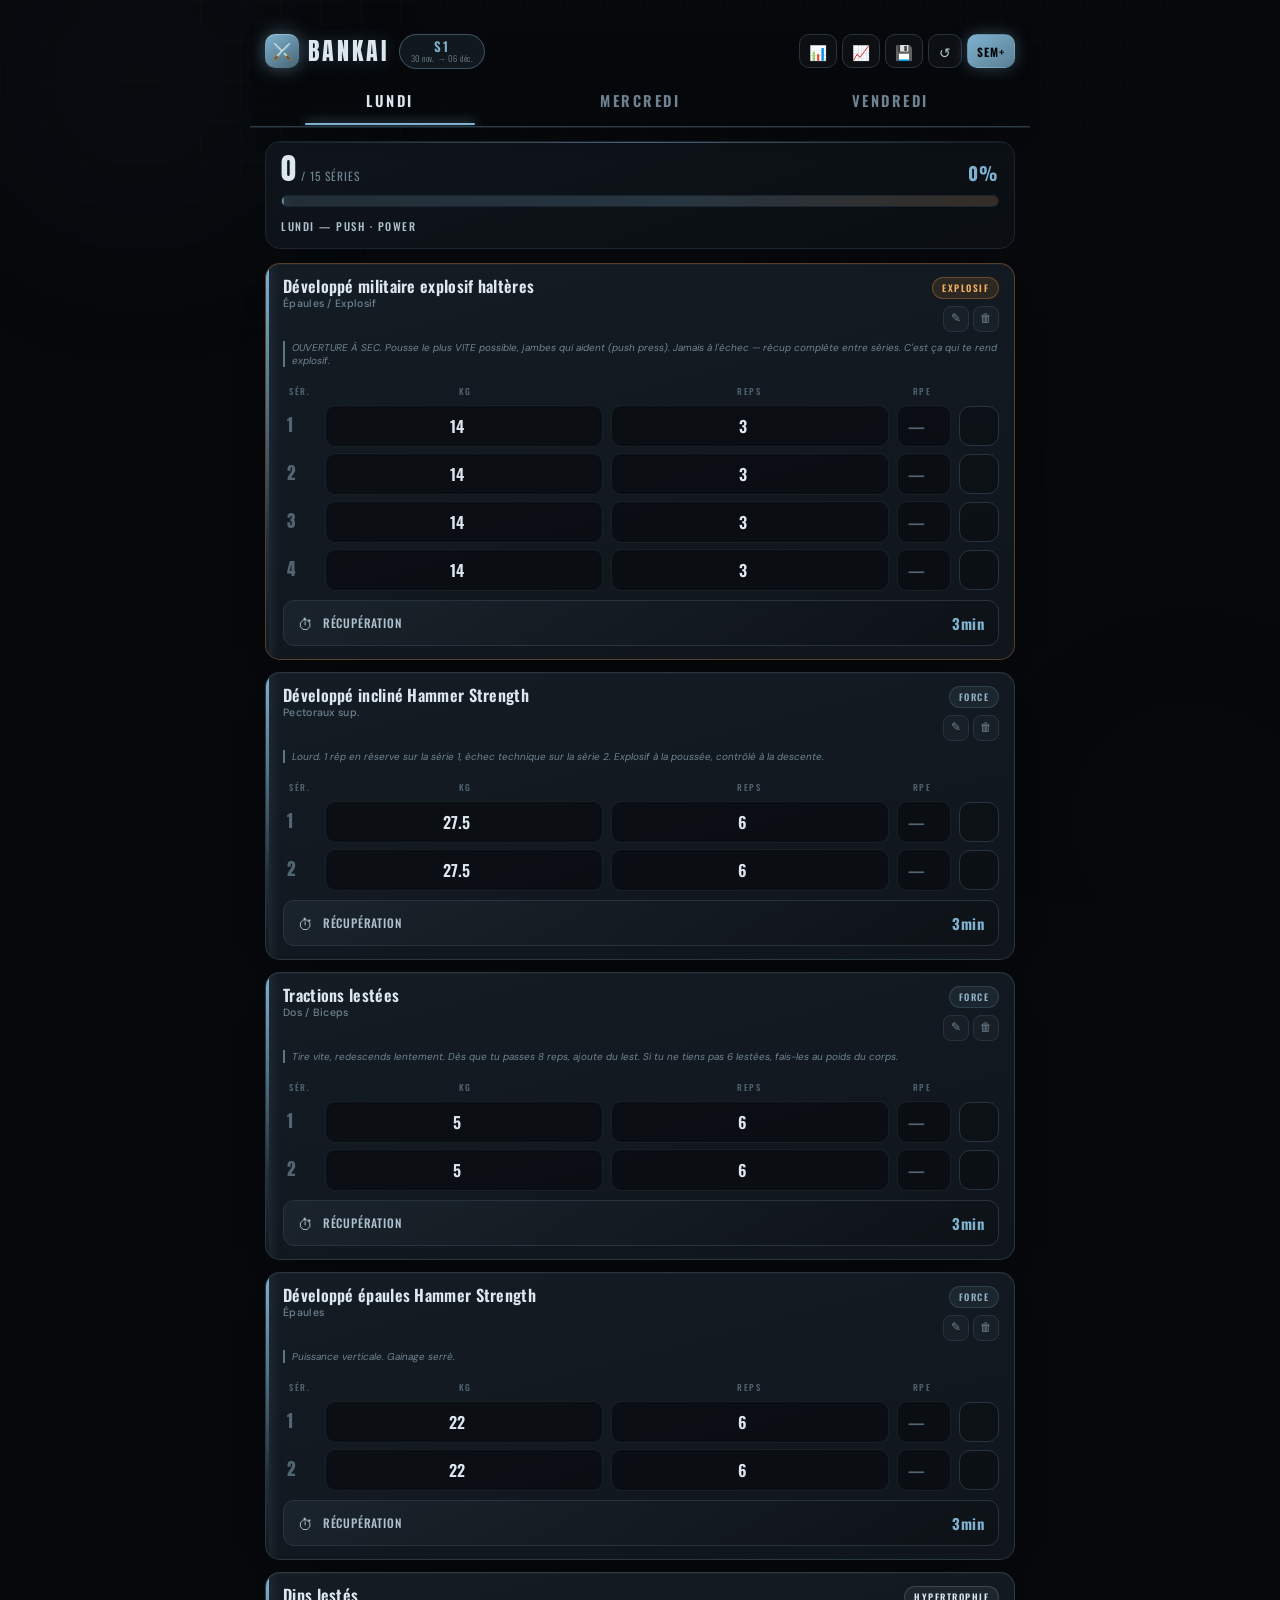
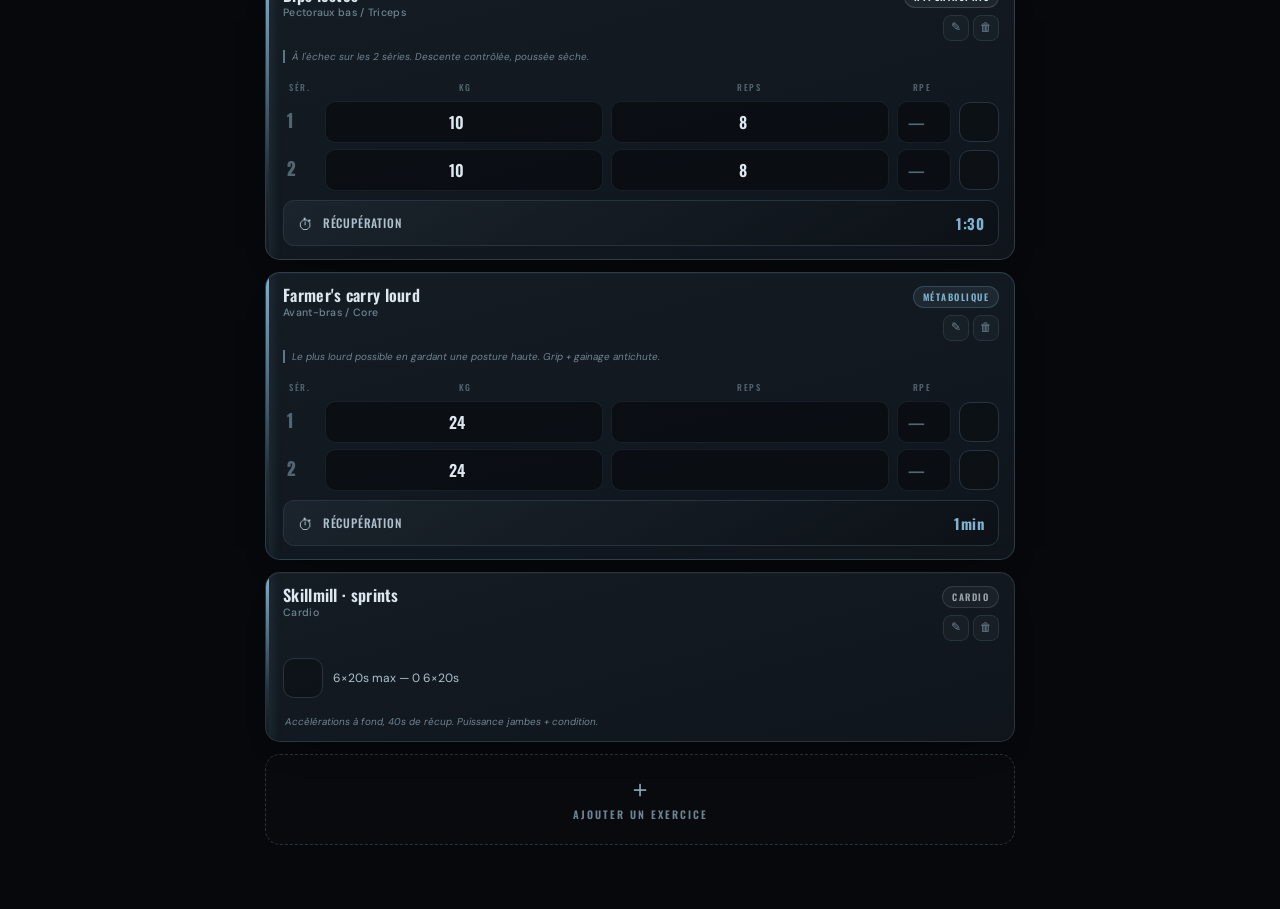
==== commit 9e6c1302: "Update index.html" ====
--- a/index.html
+++ b/index.html
@@ -11,7 +11,9 @@
 <title>BANKAI</title>
 <link rel="apple-touch-icon" href="icon.png">
 <link rel="icon" href="icon.png">
-<link href="https://fonts.googleapis.com/css2?family=Bebas+Neue&family=DM+Sans:wght@300;400;500;600&display=swap" rel="stylesheet">
+<link rel="preconnect" href="https://fonts.googleapis.com">
+<link rel="preconnect" href="https://fonts.gstatic.com" crossorigin>
+<link href="https://fonts.googleapis.com/css2?family=Anton&family=Oswald:wght@300;400;500;600;700&family=DM+Sans:wght@400;500;600&display=swap" rel="stylesheet">
 <link rel="stylesheet" href="style.css">
 </head>
 <body>
@@ -42,7 +44,7 @@
       <svg class="t-svg" viewBox="0 0 188 188">
         <circle class="t-track" cx="94" cy="94" r="80"/>
         <circle class="t-prog" id="tProg" cx="94" cy="94" r="80"
-          stroke-dasharray="503" stroke-dashoffset="0" stroke="#597081"/>
+          stroke-dasharray="503" stroke-dashoffset="0" stroke="#5B7688"/>
       </svg>
       <div class="t-center">
         <div class="t-time" id="tTime">01:30</div>
--- a/style.css
+++ b/style.css
@@ -1,279 +1,393 @@
+/* ═══════════════════════════════════════════════════════════════════════
+   BANKAI · style.css
+   Direction : « forge froide / reiatsu » — acier glacé au repos,
+   braise (ambre/ochre, colorimétrie deep-autumn) à la libération de puissance.
+   Type : Anton (impact) · Oswald (technique/data) · DM Sans (lecture)
+   ═══════════════════════════════════════════════════════════════════════ */
+
 *{box-sizing:border-box;margin:0;padding:0;-webkit-tap-highlight-color:transparent;-webkit-touch-callout:none}
+
 :root{
-  --bg:#000;--s1:#0a0a0a;--s2:#111;--s3:#1a1a1a;
-  --b1:rgba(89,112,129,.25);--b2:rgba(89,112,129,.45);--b3:rgba(210,210,210,.15);
-  --steel:#597081;--steel2:#7a95a8;--steel3:#9db3c0;
-  --light:#D2D2D2;--light2:#e8e8e8;--text:#f0f0f0;
-  --muted:#597081;--muted2:#8a9fa8;--r:14px;
-  --ok:#9be0a3;--warn:#9db3c0;--fail:#e07a7a;
+  /* Base froide profonde */
+  --void:#06080B; --void-2:#0A0E13; --panel:#0F151B; --panel-2:#141C24; --panel-3:#1A242D;
+  --line:#1B2530; --line-2:#27343F;
+  /* Texte */
+  --frost:#DDE7EF; --frost-2:#AEC1CE; --text:#E6EDF3;
+  --muted:#6F8492; --muted-2:#526572;
+  /* Acier (ADN Bankai) + glace */
+  --steel:#5B7688; --steel-2:#8FB0C4; --ice:#7FB2D0;
+  /* Braise — accent chaud, réservé puissance/explosif/gains */
+  --ember:#E08A3C; --ember-2:#F4B15E; --rust:#B45A2B; --danger:#C96A5A;
+  --r:15px; --r-sm:11px; --r-lg:22px;
+
+  /* Alias de compatibilité (utilisés dans app.js) */
+  --bg:var(--void); --s1:var(--void-2); --s2:var(--panel); --s3:var(--panel-2);
+  --b1:rgba(91,118,136,.24); --b2:rgba(91,118,136,.44); --b3:rgba(221,231,239,.14);
+  --steel2:var(--steel-2); --steel3:var(--ice); --light:var(--frost); --light2:#EDF3F8; --muted2:var(--frost-2);
+  --ok:var(--ember-2); --warn:var(--steel-2); --fail:var(--danger);
+
   --safe-top:max(env(safe-area-inset-top),20px);
   --hdr-pad-top:calc(var(--safe-top) + 6px);
+
   /* Couleur du jour actif (override par JS via applyDayTheme) */
-  --day-c:#7a95a8;
-  --day-rgb:122,149,168;
-}
+  --day-c:#7FB2D0;
+  --day-rgb:127,178,208;
+}
+
 html{height:100%;-webkit-text-size-adjust:100%;touch-action:manipulation;overscroll-behavior:none}
-body{background:var(--bg);color:var(--text);font-family:'DM Sans',sans-serif;min-height:100%;overflow-x:hidden;padding-bottom:calc(env(safe-area-inset-bottom)+24px);-webkit-font-smoothing:antialiased;touch-action:manipulation;overscroll-behavior:none}
+body{
+  background:var(--void);color:var(--text);font-family:'DM Sans',sans-serif;
+  min-height:100%;overflow-x:hidden;
+  padding-bottom:calc(env(safe-area-inset-bottom) + 24px);
+  -webkit-font-smoothing:antialiased;touch-action:manipulation;overscroll-behavior:none;
+}
 input,textarea,select,button{touch-action:manipulation;font-family:inherit}
-
-/* ── ANTI-ROTATION ── */
-.rotate-lock{display:none;position:fixed;inset:0;z-index:9999;background:#000;flex-direction:column;align-items:center;justify-content:center;gap:14px;color:var(--light)}
+::selection{background:rgba(224,138,60,.3)}
+
+/* ── ANTI-ROTATION ────────────────────────────────────────────────────── */
+.rotate-lock{display:none;position:fixed;inset:0;z-index:9999;background:var(--void);flex-direction:column;align-items:center;justify-content:center;gap:16px;color:var(--frost)}
 .rl-icon{font-size:3rem;animation:rot 1.6s ease-in-out infinite}
 @keyframes rot{0%,100%{transform:rotate(0)}50%{transform:rotate(-90deg)}}
-.rl-text{font-family:'Bebas Neue';font-size:1.2rem;letter-spacing:4px;color:var(--steel2)}
-@media (orientation:landscape) and (max-height:500px){
-  .rotate-lock{display:flex}
-}
-
-/* ── BG ── */
+.rl-text{font-family:'Anton',sans-serif;font-size:1.15rem;letter-spacing:5px;color:var(--steel-2)}
+@media (orientation:landscape) and (max-height:500px){ .rotate-lock{display:flex} }
+
+/* ── FOND : reiatsu froid, discret ────────────────────────────────────── */
 .bg-wrap{position:fixed;inset:0;z-index:0;pointer-events:none;overflow:hidden}
-.bg-orb{position:absolute;border-radius:50%;filter:blur(90px);opacity:.07}
-.bg-orb1{width:500px;height:500px;background:radial-gradient(circle,#597081,transparent);top:-150px;left:-100px;animation:ob1 22s ease-in-out infinite}
-.bg-orb2{width:350px;height:350px;background:radial-gradient(circle,#D2D2D2,transparent);bottom:-80px;right:-80px;animation:ob2 28s ease-in-out infinite}
-.bg-grid{position:absolute;inset:0;background-image:linear-gradient(rgba(89,112,129,.04) 1px,transparent 1px),linear-gradient(90deg,rgba(89,112,129,.04) 1px,transparent 1px);background-size:36px 36px}
-@keyframes ob1{0%,100%{transform:translate(0,0)}50%{transform:translate(50px,40px)}}
-@keyframes ob2{0%,100%{transform:translate(0,0)}50%{transform:translate(-40px,-50px)}}
-
-/* ── HEADER (iPhone 17 Dynamic Island safe) ── */
+.bg-orb{position:absolute;border-radius:50%;filter:blur(100px)}
+.bg-orb1{width:520px;height:520px;background:radial-gradient(circle,rgba(var(--day-rgb),.5),transparent 70%);top:-180px;left:-120px;opacity:.10;animation:ob1 24s ease-in-out infinite;transition:background .5s}
+.bg-orb2{width:360px;height:360px;background:radial-gradient(circle,rgba(91,118,136,.6),transparent 70%);bottom:-100px;right:-90px;opacity:.08;animation:ob2 30s ease-in-out infinite}
+.bg-grid{position:absolute;inset:0;
+  background-image:linear-gradient(rgba(91,118,136,.035) 1px,transparent 1px),linear-gradient(90deg,rgba(91,118,136,.035) 1px,transparent 1px);
+  background-size:40px 40px;
+  mask-image:radial-gradient(ellipse 90% 60% at 50% 0%,#000 40%,transparent 100%);
+  -webkit-mask-image:radial-gradient(ellipse 90% 60% at 50% 0%,#000 40%,transparent 100%);
+}
+@keyframes ob1{0%,100%{transform:translate(0,0)}50%{transform:translate(56px,44px)}}
+@keyframes ob2{0%,100%{transform:translate(0,0)}50%{transform:translate(-44px,-52px)}}
+
+#root{position:relative;z-index:1;max-width:780px;margin:0 auto}
+
+/* ── HEADER (Dynamic Island safe) ─────────────────────────────────────── */
 .hdr{position:sticky;top:0;z-index:50;padding-top:var(--hdr-pad-top);transition:padding-top .2s}
-.hdr-glass{background:rgba(0,0,0,.88);backdrop-filter:blur(24px);-webkit-backdrop-filter:blur(24px);border-bottom:1px solid rgba(var(--day-rgb),.35);box-shadow:0 1px 0 0 rgba(var(--day-rgb),.15);transition:border-color .35s,box-shadow .35s}
-.hdr-inner{max-width:780px;margin:0 auto;padding:8px 14px 0}
-
-/* Layout : logo+pill à gauche, actions à droite — RIEN au centre (Dynamic Island) */
-.hdr-top{display:flex;justify-content:space-between;align-items:center;padding:0 0 8px;gap:10px}
-.hdr-left{display:flex;align-items:center;gap:9px;min-width:0;flex-shrink:1}
+.hdr-glass{
+  background:linear-gradient(180deg,rgba(6,8,11,.94),rgba(6,8,11,.80));
+  backdrop-filter:blur(26px) saturate(1.2);-webkit-backdrop-filter:blur(26px) saturate(1.2);
+  border-bottom:1px solid rgba(var(--day-rgb),.30);
+  box-shadow:0 1px 0 0 rgba(var(--day-rgb),.14),0 14px 30px -22px rgba(0,0,0,.9);
+  transition:border-color .4s,box-shadow .4s;
+}
+.hdr-inner{max-width:780px;margin:0 auto;padding:8px 15px 0}
+.hdr-top{display:flex;justify-content:space-between;align-items:center;padding:0 0 9px;gap:10px}
+.hdr-left{display:flex;align-items:center;gap:10px;min-width:0;flex-shrink:1}
 .hdr-right{display:flex;gap:5px;flex-shrink:0}
-.logo{display:flex;align-items:center;gap:8px;flex-shrink:0}
-.logo-icon{width:32px;height:32px;border-radius:9px;background:var(--day-c);display:flex;align-items:center;justify-content:center;font-size:.95rem;box-shadow:0 0 14px rgba(var(--day-rgb),.45);transition:background .35s,box-shadow .35s}
-.logo-text{font-family:'Bebas Neue';font-size:1.3rem;letter-spacing:4px;color:var(--light);line-height:1}
-.week-pill{background:rgba(var(--day-rgb),.10);border:1px solid rgba(var(--day-rgb),.4);border-radius:99px;padding:3px 10px;text-align:center;line-height:1;transition:background .35s,border-color .35s}
-.week-num{font-family:'Bebas Neue';font-size:.78rem;letter-spacing:2px;color:var(--day-c);line-height:1.1;transition:color .35s}
-.week-date{font-size:.52rem;color:var(--muted);letter-spacing:.4px;line-height:1.1}
-.act-btn{height:32px;min-width:32px;border-radius:9px;border:1px solid var(--b1);background:rgba(255,255,255,.03);color:var(--muted2);cursor:pointer;display:flex;align-items:center;justify-content:center;font-size:.85rem;padding:0 9px;transition:transform .12s,background .15s,color .15s;font-family:'DM Sans';white-space:nowrap}
-.act-btn:active{background:rgba(89,112,129,.22);color:var(--light);transform:scale(.92)}
-.act-btn-next{background:var(--day-c);color:#000;border-color:transparent;font-weight:700;font-size:.7rem;letter-spacing:.5px;transition:background .35s}
-.act-btn-next:active{filter:brightness(1.1)}
-
-/* TABS */
+
+.logo{display:flex;align-items:center;gap:9px;flex-shrink:0}
+.logo-icon{
+  width:34px;height:34px;border-radius:10px;
+  background:linear-gradient(145deg,var(--day-c),rgba(var(--day-rgb),.55));
+  display:flex;align-items:center;justify-content:center;font-size:1rem;
+  box-shadow:0 0 18px rgba(var(--day-rgb),.5),inset 0 1px 0 rgba(255,255,255,.25);
+  transition:background .4s,box-shadow .4s;
+}
+.logo-text{font-family:'Anton',sans-serif;font-size:1.5rem;letter-spacing:3px;color:var(--frost);line-height:1;text-shadow:0 0 20px rgba(var(--day-rgb),.35)}
+.week-pill{background:rgba(var(--day-rgb),.10);border:1px solid rgba(var(--day-rgb),.38);border-radius:99px;padding:4px 11px;text-align:center;line-height:1;transition:background .4s,border-color .4s}
+.week-num{font-family:'Oswald',sans-serif;font-weight:600;font-size:.82rem;letter-spacing:2px;color:var(--day-c);line-height:1.1;transition:color .4s}
+.week-date{font-size:.53rem;color:var(--muted);letter-spacing:.4px;line-height:1.2;font-family:'Oswald',sans-serif;font-weight:300}
+
+.act-btn{
+  height:34px;min-width:34px;border-radius:10px;border:1px solid var(--line-2);
+  background:rgba(221,231,239,.03);color:var(--frost-2);cursor:pointer;
+  display:flex;align-items:center;justify-content:center;font-size:.9rem;padding:0 9px;
+  transition:transform .12s,background .15s,color .15s,border-color .15s;
+  font-family:'Oswald',sans-serif;font-weight:500;white-space:nowrap;
+}
+.act-btn:active{background:rgba(91,118,136,.22);color:var(--frost);border-color:rgba(var(--day-rgb),.4);transform:scale(.9)}
+.act-btn-next{
+  background:linear-gradient(145deg,var(--day-c),rgba(var(--day-rgb),.7));color:var(--void);
+  border-color:transparent;font-weight:700;font-size:.72rem;letter-spacing:1px;
+  box-shadow:0 0 16px rgba(var(--day-rgb),.35);transition:filter .2s,box-shadow .4s;
+}
+.act-btn-next:active{filter:brightness(1.12)}
+
+/* TABS — chaque jour = son identité couleur */
 .tabs-wrap{display:flex;overflow-x:auto;scrollbar-width:none;gap:0}
 .tabs-wrap::-webkit-scrollbar{display:none}
-.tab{flex:1;min-width:68px;padding:10px 4px 12px;border:none;background:transparent;font-family:'Bebas Neue';font-size:.82rem;letter-spacing:2px;cursor:pointer;border-bottom:2px solid transparent;transition:color .25s,border-color .25s;color:var(--muted);white-space:nowrap;position:relative}
-.tab.active{color:var(--light);border-color:var(--day-c)}
-.tab.active::after{content:'';position:absolute;left:50%;bottom:-1px;width:24px;height:6px;border-radius:99px;background:var(--day-c);transform:translateX(-50%);box-shadow:0 0 12px rgba(var(--day-rgb),.6);filter:blur(1px);opacity:.7}
-
-/* ── PROGRESS / FATIGUE ── */
-.fatigue-bar{background:rgba(0,0,0,.9);border-bottom:1px solid var(--b1);padding:10px 14px 11px}
-.fatigue-inner{max-width:780px;margin:0 auto}
-.pg-row{display:flex;justify-content:space-between;align-items:center;margin-bottom:6px}
-.pg-done{font-family:'Bebas Neue';font-size:1.05rem;color:var(--light)}
-.pg-total{font-size:.7rem;color:var(--muted)}
-.pg-pct{font-family:'Bebas Neue';font-size:.85rem;color:var(--day-c);transition:color .35s}
-.pg-track{height:3px;background:rgba(255,255,255,.05);border-radius:99px;overflow:hidden}
-.pg-fill{height:100%;background:linear-gradient(90deg,var(--day-c),rgba(var(--day-rgb),.5));border-radius:99px;transition:width .4s cubic-bezier(.4,0,.2,1),background .35s;box-shadow:0 0 8px rgba(var(--day-rgb),.4)}
-.fatigue-row{display:flex;gap:8px;margin-top:7px;align-items:center}
-.fatigue-lbl{font-size:.6rem;color:var(--muted2);letter-spacing:.5px;flex:1;display:flex;align-items:center;gap:6px}
-.fatigue-lbl::before{content:'';width:6px;height:6px;border-radius:50%;background:var(--day-c);box-shadow:0 0 6px rgba(var(--day-rgb),.7);transition:background .35s,box-shadow .35s}
-.fatigue-chips{display:flex;gap:5px;flex-wrap:wrap;justify-content:flex-end}
-.f-chip{font-size:.58rem;padding:2px 7px;border-radius:99px;border:1px solid;font-weight:600;letter-spacing:.3px;white-space:nowrap}
-
-/* GRID */
-.grid{max-width:780px;margin:0 auto;padding:16px 12px 100px;display:grid;grid-template-columns:repeat(auto-fill,minmax(280px,1fr));gap:13px;position:relative;z-index:1}
-
-/* CARD */
-.card{background:linear-gradient(180deg,rgba(var(--day-rgb),.04),rgba(10,10,10,.85));border:1px solid var(--b1);border-radius:18px;overflow:hidden;backdrop-filter:blur(8px);-webkit-backdrop-filter:blur(8px);position:relative;animation:cardIn .35s cubic-bezier(.4,0,.2,1) backwards}
-@keyframes cardIn{from{opacity:0;transform:translateY(8px)}to{opacity:1;transform:translateY(0)}}
-.card::before{content:'';position:absolute;inset:0;border-radius:18px;background:linear-gradient(135deg,rgba(255,255,255,.02),transparent 60%);pointer-events:none}
-.card-line{height:2px;background:linear-gradient(90deg,var(--day-c),rgba(var(--day-rgb),.15) 50%,transparent);transition:background .35s}
-.card-body{padding:14px 14px 12px;display:flex;flex-direction:column;gap:11px}
-.card-head{display:flex;justify-content:space-between;align-items:flex-start;gap:8px}
-.card-name{font-family:'Bebas Neue';font-size:1.15rem;letter-spacing:1px;line-height:1.15;color:var(--light2)}
-.card-muscle{font-size:.65rem;color:var(--muted2);margin-top:3px;display:flex;align-items:center;gap:4px}
-.card-muscle::before{content:'';width:4px;height:4px;border-radius:50%;background:var(--day-c);display:inline-block;flex-shrink:0;box-shadow:0 0 4px rgba(var(--day-rgb),.6);transition:background .35s}
-.card-head-r{display:flex;flex-direction:column;gap:5px;align-items:flex-end;flex-shrink:0}
-.zone-badge{padding:3px 9px;border-radius:99px;font-size:.62rem;font-weight:700;letter-spacing:.7px;white-space:nowrap}
+.tab{
+  flex:1;min-width:96px;padding:11px 6px 13px;border:none;background:transparent;
+  font-family:'Oswald',sans-serif;font-weight:600;font-size:.92rem;letter-spacing:2.5px;
+  cursor:pointer;border-bottom:2px solid transparent;color:var(--muted);white-space:nowrap;
+  position:relative;transition:color .25s;text-transform:uppercase;
+}
+.tab::after{content:'';position:absolute;left:16%;right:16%;bottom:-1px;height:2px;border-radius:2px;background:var(--day-c);transform:scaleX(0);transition:transform .28s cubic-bezier(.3,1.2,.5,1);box-shadow:0 0 12px var(--day-c)}
+.tab.active{color:var(--frost)}
+.tab.active::after{transform:scaleX(1)}
+.tab:active{color:var(--frost-2)}
+
+/* ── JAUGE DE PUISSANCE (signature) ───────────────────────────────────── */
+.fatigue-bar{max-width:780px;margin:0 auto;padding:14px 15px 4px}
+.fatigue-inner{
+  background:linear-gradient(160deg,var(--panel),var(--void-2));
+  border:1px solid var(--line);border-radius:var(--r);
+  padding:13px 15px 14px;position:relative;overflow:hidden;
+  box-shadow:inset 0 1px 0 rgba(255,255,255,.03);
+}
+.fatigue-inner::before{content:'';position:absolute;top:0;left:0;right:0;height:1px;background:linear-gradient(90deg,transparent,rgba(var(--day-rgb),.5),transparent)}
+.pg-row{display:flex;justify-content:space-between;align-items:baseline;margin-bottom:9px}
+.pg-done{font-family:'Anton',sans-serif;font-size:1.9rem;color:var(--frost);line-height:.9;letter-spacing:1px}
+.pg-total{font-family:'Oswald',sans-serif;font-weight:400;font-size:.72rem;color:var(--muted);letter-spacing:1px;text-transform:uppercase}
+.pg-pct{font-family:'Oswald',sans-serif;font-weight:700;font-size:1.15rem;color:var(--day-c);letter-spacing:1px;transition:color .3s}
+
+.pg-track{
+  position:relative;height:12px;border-radius:99px;overflow:hidden;
+  background:rgba(91,118,136,.12);border:1px solid var(--line);
+}
+/* rail : dégradé froid→braise en filigrane (montre la « cible ») */
+.pg-track::before{content:'';position:absolute;inset:0;opacity:.16;
+  background:linear-gradient(90deg,var(--steel) 0%,var(--ice) 55%,var(--ember) 100%);}
+.pg-fill{
+  position:relative;height:100%;border-radius:99px;overflow:hidden;
+  min-width:2px;transition:width .55s cubic-bezier(.3,1,.4,1);
+  filter:drop-shadow(0 0 7px rgba(var(--day-rgb),.55));
+}
+/* couleur en COORDONNÉES ABSOLUES : la braise n'apparaît qu'en fin de course */
+.pg-fill::before{content:'';position:absolute;left:0;top:0;height:100%;width:min(92vw,750px);
+  background:linear-gradient(90deg,var(--steel) 0%,var(--ice) 55%,var(--ember-2) 92%);}
+/* balayage lumineux subtil */
+.pg-fill::after{content:'';position:absolute;top:0;bottom:0;width:34%;
+  background:linear-gradient(90deg,transparent,rgba(255,255,255,.28),transparent);
+  animation:sweep 2.8s ease-in-out infinite}
+@keyframes sweep{0%{left:-40%}60%,100%{left:110%}}
+
+.fatigue-row{display:flex;justify-content:space-between;align-items:center;gap:10px;margin-top:11px}
+.fatigue-lbl{font-family:'Oswald',sans-serif;font-weight:500;font-size:.68rem;letter-spacing:1.5px;color:var(--frost-2);text-transform:uppercase;min-width:0;overflow:hidden;text-overflow:ellipsis;white-space:nowrap}
+.fatigue-chips{display:flex;gap:6px;flex-shrink:0}
+.f-chip{font-family:'Oswald',sans-serif;font-weight:500;font-size:.6rem;letter-spacing:.5px;padding:3px 8px;border-radius:99px;border:1px solid;white-space:nowrap}
+
+/* ── GRID / CARTES ────────────────────────────────────────────────────── */
+.grid{max-width:780px;margin:0 auto;padding:10px 15px 40px;display:flex;flex-direction:column;gap:12px}
+
+.card{
+  position:relative;border-radius:var(--r);overflow:hidden;
+  background:linear-gradient(165deg,var(--panel-2),var(--panel));
+  border:1px solid var(--line-2);
+  box-shadow:0 18px 40px -30px rgba(0,0,0,.9),inset 0 1px 0 rgba(255,255,255,.03);
+}
+.card-line{position:absolute;left:0;top:0;bottom:0;width:3px;background:linear-gradient(180deg,var(--day-c),rgba(var(--day-rgb),.15) 70%,transparent);box-shadow:0 0 12px rgba(var(--day-rgb),.4)}
+.card-body{padding:13px 15px 13px 17px;display:flex;flex-direction:column;gap:9px}
+.card-head{display:flex;justify-content:space-between;align-items:flex-start;gap:10px}
+.card-name{font-family:'Oswald',sans-serif;font-weight:600;font-size:1.02rem;letter-spacing:.3px;color:var(--frost);line-height:1.15}
+.card-muscle{font-size:.66rem;color:var(--muted);letter-spacing:.3px;margin-top:2px;font-weight:500}
+.card-head-r{display:flex;flex-direction:column;align-items:flex-end;gap:7px;flex-shrink:0}
+.zone-badge{font-family:'Oswald',sans-serif;font-weight:600;font-size:.58rem;letter-spacing:1.5px;text-transform:uppercase;padding:3px 9px;border-radius:99px;border:1px solid;white-space:nowrap}
 .exo-actions{display:flex;gap:4px}
-.exo-act{width:24px;height:24px;border-radius:7px;border:1px solid var(--b1);background:rgba(255,255,255,.03);color:var(--muted2);cursor:pointer;display:flex;align-items:center;justify-content:center;font-size:.65rem;padding:0;transition:transform .12s,background .15s}
-.exo-act:active{transform:scale(.88);background:rgba(89,112,129,.2);color:var(--light)}
-
-/* PERF SUMMARY */
-.card-perf{display:flex;align-items:center;justify-content:space-between;padding:5px 8px;background:rgba(89,112,129,.05);border:1px solid var(--b1);border-radius:9px}
-.perf-item{display:flex;flex-direction:column;align-items:center;gap:1px}
-.perf-val{font-family:'Bebas Neue';font-size:.95rem;line-height:1}
-.perf-lbl{font-size:.52rem;color:var(--muted);letter-spacing:.5px}
-.perf-sep{width:1px;height:22px;background:var(--b1)}
-
-/* SETS TABLE */
-.sets-table{display:flex;flex-direction:column;gap:0;border:1px solid var(--b1);border-radius:11px;overflow:hidden}
-.sets-header{display:grid;grid-template-columns:32px 1fr 1fr 1fr 36px;gap:0;background:rgba(89,112,129,.08);padding:5px 8px;border-bottom:1px solid var(--b1)}
-.sets-header span{font-size:.58rem;color:var(--muted);letter-spacing:.8px;text-align:center;font-weight:600}
-.sets-header span:first-child{text-align:left}
-.set-row{display:grid;grid-template-columns:32px 1fr 1fr 1fr 36px;gap:0;padding:7px 8px;align-items:center;border-bottom:1px solid rgba(89,112,129,.08);transition:background .15s;position:relative}
-.set-row:last-child{border-bottom:none}
-.set-row.done-row{background:rgba(89,112,129,.07)}
-.set-num{font-family:'Bebas Neue';font-size:.85rem;color:var(--muted);line-height:1}
-
-/* INPUTS — font-size:16px obligatoire pour bloquer auto-zoom iOS */
-.set-input,.rpe-input{
-  background:rgba(255,255,255,.04);
-  border:1px solid rgba(89,112,129,.18);
-  border-radius:8px;color:var(--text);
-  font-family:'DM Sans';font-size:16px;font-weight:600;
-  text-align:center;padding:8px 4px;width:100%;outline:none;
-  margin:0 2px;min-width:0;height:36px;
-  transition:border-color .15s,background .15s,color .15s;
-  -webkit-appearance:none;appearance:none;
-}
-.set-input::-webkit-outer-spin-button,.set-input::-webkit-inner-spin-button,
-.rpe-input::-webkit-outer-spin-button,.rpe-input::-webkit-inner-spin-button{-webkit-appearance:none;margin:0}
-.set-input{-moz-appearance:textfield}
-.rpe-input{-moz-appearance:textfield}
-.set-input:focus,.rpe-input:focus{border-color:var(--steel);background:rgba(89,112,129,.1)}
-.set-input.done-input{border-color:rgba(89,112,129,.35);color:var(--light)}
-.rpe-input-wrap{position:relative;margin:0 2px}
-
-.set-check{width:32px;height:32px;border-radius:50%;border:1.5px solid rgba(var(--day-rgb),.35);background:transparent;cursor:pointer;display:flex;align-items:center;justify-content:center;font-size:.72rem;color:transparent;transition:all .2s;flex-shrink:0;-webkit-user-select:none;user-select:none;justify-self:center}
-.set-check.checked{background:var(--day-c);border-color:var(--day-c);color:#000;box-shadow:0 0 12px rgba(var(--day-rgb),.55)}
-.set-check:active{transform:scale(.82)}
-
-/* TIMER BTN */
-.timer-btn{display:flex;align-items:center;justify-content:space-between;padding:10px 12px;background:rgba(var(--day-rgb),.05);border:1px solid rgba(var(--day-rgb),.2);border-radius:11px;cursor:pointer;transition:background .2s,transform .12s,border-color .35s}
-.timer-btn:active{background:rgba(var(--day-rgb),.18);transform:scale(.98)}
-.timer-btn-l{display:flex;align-items:center;gap:8px;font-size:.75rem;color:var(--day-c);font-weight:600;transition:color .35s}
-.timer-icon{width:24px;height:24px;border-radius:7px;background:rgba(var(--day-rgb),.18);display:flex;align-items:center;justify-content:center;font-size:.78rem;color:var(--day-c);transition:background .35s,color .35s}
-.timer-dur{font-size:.68rem;color:var(--muted);font-style:italic}
-
-/* ADD EXO BTN (bas du jour) */
+.exo-act{width:26px;height:26px;border-radius:8px;border:1px solid var(--line-2);background:rgba(221,231,239,.03);color:var(--muted);font-size:.72rem;cursor:pointer;display:flex;align-items:center;justify-content:center;transition:background .15s,color .15s,transform .12s}
+.exo-act:active{background:rgba(91,118,136,.2);color:var(--frost);transform:scale(.9)}
+
+/* Perf résumé */
+.card-perf{display:flex;align-items:center;gap:2px;padding:8px 12px;border-radius:var(--r-sm);background:rgba(6,8,11,.5);border:1px solid var(--line)}
+.perf-item{flex:1;display:flex;flex-direction:column;align-items:center;gap:2px}
+.perf-val{font-family:'Oswald',sans-serif;font-weight:700;font-size:1rem;letter-spacing:.5px;line-height:1}
+.perf-lbl{font-family:'Oswald',sans-serif;font-weight:400;font-size:.5rem;letter-spacing:1.5px;color:var(--muted);text-transform:uppercase}
+.perf-sep{width:1px;align-self:stretch;background:var(--line-2);margin:2px 0}
+
+/* Tableau des séries */
+.sets-table{display:flex;flex-direction:column;gap:6px}
+.sets-header{display:grid;grid-template-columns:34px 1fr 1fr 54px 40px;gap:8px;padding:0 2px 2px;align-items:center}
+.sets-header span{font-family:'Oswald',sans-serif;font-weight:500;font-size:.54rem;letter-spacing:1.5px;color:var(--muted-2);text-transform:uppercase;text-align:center}
+.sets-header span:first-child{text-align:left;padding-left:4px}
+.set-row{display:grid;grid-template-columns:34px 1fr 1fr 54px 40px;gap:8px;align-items:center;transition:opacity .2s}
+.set-num{font-family:'Anton',sans-serif;font-size:1.05rem;color:var(--muted-2);text-align:left;padding-left:4px;line-height:1;transition:color .2s}
+.set-input{
+  width:100%;height:42px;border-radius:10px;border:1px solid rgba(91,118,136,.18);
+  background:rgba(6,8,11,.55);color:var(--frost);font-size:16px;font-family:'Oswald',sans-serif;font-weight:600;
+  text-align:center;outline:none;transition:border-color .15s,background .15s,color .2s;
+}
+.set-input:focus{border-color:var(--day-c);background:rgba(var(--day-rgb),.08);box-shadow:0 0 0 3px rgba(var(--day-rgb),.12)}
+.rpe-input-wrap{position:relative}
+.rpe-input{
+  width:100%;height:42px;border-radius:10px;border:1px solid rgba(91,118,136,.18);
+  background:rgba(6,8,11,.55);font-size:16px;font-family:'Oswald',sans-serif;font-weight:600;
+  text-align:center;outline:none;transition:border-color .15s;
+}
+.rpe-input:focus{box-shadow:0 0 0 3px rgba(var(--day-rgb),.12)}
+.rpe-input::placeholder{color:var(--muted-2)}
+.set-check{
+  width:40px;height:40px;border-radius:11px;border:1.5px solid var(--line-2);
+  background:rgba(6,8,11,.4);color:transparent;font-size:1.05rem;font-weight:700;
+  display:flex;align-items:center;justify-content:center;cursor:pointer;
+  transition:all .18s cubic-bezier(.3,1.4,.5,1);
+}
+.set-check.checked{
+  background:linear-gradient(145deg,var(--day-c),rgba(var(--day-rgb),.7));
+  border-color:transparent;color:var(--void);
+  box-shadow:0 0 16px rgba(var(--day-rgb),.5);transform:scale(1.02);
+}
+.done-row{opacity:.62}
+.done-row .set-num{color:var(--day-c)}
+.done-input{color:var(--frost-2)}
+
+/* Bouton timer */
+.timer-btn{
+  display:flex;align-items:center;justify-content:space-between;
+  padding:11px 14px;border-radius:var(--r-sm);cursor:pointer;
+  background:linear-gradient(145deg,rgba(91,118,136,.12),rgba(6,8,11,.3));
+  border:1px solid var(--line-2);transition:background .15s,border-color .15s,transform .1s;
+}
+.timer-btn:active{background:rgba(var(--day-rgb),.14);border-color:rgba(var(--day-rgb),.4);transform:scale(.99)}
+.timer-btn-l{display:flex;align-items:center;gap:9px;font-family:'Oswald',sans-serif;font-weight:500;font-size:.74rem;letter-spacing:.8px;color:var(--frost-2);text-transform:uppercase}
+.timer-icon{font-size:.95rem}
+.timer-dur{font-family:'Oswald',sans-serif;font-weight:700;font-size:.92rem;letter-spacing:.5px;color:var(--day-c)}
+
+/* Carte "ajouter" */
 .add-exo-card{
-  background:rgba(var(--day-rgb),.04);
-  border:1.5px dashed rgba(var(--day-rgb),.4);
-  border-radius:18px;
-  padding:20px;
-  display:flex;flex-direction:column;align-items:center;justify-content:center;gap:6px;
-  cursor:pointer;color:var(--day-c);
-  transition:background .15s,transform .12s,border-color .35s,color .35s;
-  min-height:100px;
-}
-.add-exo-card:active{background:rgba(var(--day-rgb),.14);transform:scale(.98)}
-.add-icon{font-size:1.8rem;line-height:1}
-.add-lbl{font-family:'Bebas Neue';font-size:.9rem;letter-spacing:2.5px}
-
-/* TIMER OVERLAY */
-.t-ov{position:fixed;inset:0;z-index:200;display:flex;flex-direction:column;align-items:center;justify-content:center;gap:0;opacity:0;pointer-events:none;transition:opacity .25s;padding:20px}
-.t-ov.open{opacity:1;pointer-events:all}
-.t-bg{position:absolute;inset:0;background:rgba(0,0,0,.96);backdrop-filter:blur(30px);-webkit-backdrop-filter:blur(30px)}
-.t-glow{position:absolute;width:300px;height:300px;border-radius:50%;background:radial-gradient(circle,rgba(89,112,129,.2),transparent 70%);animation:tpulse 2.5s ease-in-out infinite}
-@keyframes tpulse{0%,100%{transform:scale(1);opacity:.5}50%{transform:scale(1.15);opacity:1}}
-.t-content{position:relative;z-index:1;display:flex;flex-direction:column;align-items:center;gap:14px;width:100%}
-.t-exo-name{font-size:.68rem;color:var(--muted2);letter-spacing:3px;text-transform:uppercase;text-align:center}
-.t-ring{position:relative;width:188px;height:188px}
-.t-svg{width:188px;height:188px;transform:rotate(-90deg)}
-.t-track{fill:none;stroke:rgba(255,255,255,.05);stroke-width:6}
-.t-prog{fill:none;stroke-width:6;stroke-linecap:round;transition:stroke-dashoffset .95s linear,stroke .4s}
-.t-center{position:absolute;inset:0;display:flex;flex-direction:column;align-items:center;justify-content:center;gap:2px}
-.t-time{font-family:'Bebas Neue';font-size:3.2rem;letter-spacing:5px;line-height:1;color:var(--light)}
-.t-sublabel{font-size:.58rem;color:var(--muted);letter-spacing:3px}
-.t-adjs{display:flex;gap:7px}
-.t-adj{padding:9px 14px;background:rgba(89,112,129,.1);border:1px solid var(--b1);border-radius:9px;color:var(--steel2);font-size:.78rem;font-weight:700;cursor:pointer;transition:background .15s,transform .12s;font-family:'DM Sans'}
-.t-adj:active{background:rgba(89,112,129,.25);transform:scale(.93)}
-.t-ctrls{display:flex;gap:12px;align-items:center}
-.t-ctrl{width:54px;height:54px;border-radius:50%;border:none;cursor:pointer;display:flex;align-items:center;justify-content:center;font-size:1.1rem;transition:transform .2s}
-.t-ctrl:active{transform:scale(.88)}
-.t-ctrl-ghost{background:rgba(255,255,255,.05);border:1px solid var(--b1);color:var(--muted2)}
-.t-ctrl-main{background:var(--steel);color:#000;box-shadow:0 0 20px rgba(89,112,129,.4);width:62px;height:62px;font-size:1.2rem}
-
-/* BANKAI */
-.bk-ov{position:fixed;inset:0;z-index:300;display:flex;flex-direction:column;align-items:center;justify-content:center;gap:6px;opacity:0;pointer-events:none;transition:opacity .2s;overflow:hidden}
-.bk-ov.open{opacity:1;pointer-events:all}
-.bk-bg{position:absolute;inset:0;background:#000}
-.bk-radial{position:absolute;inset:0;background:radial-gradient(ellipse at center,rgba(89,112,129,.35) 0%,transparent 65%);animation:bkr .8s ease-out forwards;opacity:0}
-@keyframes bkr{0%{opacity:0;transform:scale(.4)}100%{opacity:1;transform:scale(1)}}
+  display:flex;flex-direction:column;align-items:center;justify-content:center;gap:5px;
+  padding:22px;border-radius:var(--r);cursor:pointer;
+  border:1.5px dashed var(--line-2);background:rgba(221,231,239,.012);
+  transition:border-color .2s,background .2s;
+}
+.add-exo-card:active{border-color:var(--day-c);background:rgba(var(--day-rgb),.06)}
+.add-icon{font-size:1.5rem;color:var(--steel-2);line-height:1}
+.add-lbl{font-family:'Oswald',sans-serif;font-weight:600;font-size:.66rem;letter-spacing:2px;color:var(--muted);text-transform:uppercase}
+
+/* ── TIMER OVERLAY ────────────────────────────────────────────────────── */
+.t-ov{position:fixed;inset:0;z-index:200;display:flex;align-items:center;justify-content:center;opacity:0;visibility:hidden;transition:opacity .3s,visibility .3s}
+.t-ov.open{opacity:1;visibility:visible}
+.t-bg{position:absolute;inset:0;background:rgba(6,8,11,.94);backdrop-filter:blur(20px);-webkit-backdrop-filter:blur(20px)}
+.t-glow{position:absolute;width:340px;height:340px;border-radius:50%;background:radial-gradient(circle,rgba(var(--day-rgb),.22),transparent 68%);filter:blur(28px);animation:tpulse 3s ease-in-out infinite}
+@keyframes tpulse{0%,100%{transform:scale(1);opacity:.8}50%{transform:scale(1.12);opacity:1}}
+.t-content{position:relative;display:flex;flex-direction:column;align-items:center;gap:26px;padding:30px}
+.t-exo-name{font-family:'Oswald',sans-serif;font-weight:600;font-size:1rem;letter-spacing:3px;color:var(--frost-2);text-transform:uppercase;text-align:center;max-width:280px}
+.t-ring{position:relative;width:224px;height:224px;display:flex;align-items:center;justify-content:center}
+.t-svg{position:absolute;inset:0;width:100%;height:100%;transform:rotate(-90deg)}
+.t-track{fill:none;stroke:rgba(91,118,136,.16);stroke-width:7}
+.t-prog{fill:none;stroke-width:7;stroke-linecap:round;transition:stroke-dashoffset .95s linear,stroke .4s;filter:drop-shadow(0 0 8px currentColor)}
+.t-center{display:flex;flex-direction:column;align-items:center;gap:4px}
+.t-time{font-family:'Anton',sans-serif;font-size:3.4rem;color:var(--frost);letter-spacing:2px;line-height:.9;font-variant-numeric:tabular-nums}
+.t-sublabel{font-family:'Oswald',sans-serif;font-weight:500;font-size:.62rem;letter-spacing:3px;color:var(--muted);text-transform:uppercase}
+.t-adjs{display:flex;gap:9px}
+.t-adj{padding:9px 15px;border-radius:11px;border:1px solid var(--line-2);background:rgba(221,231,239,.03);color:var(--frost-2);font-family:'Oswald',sans-serif;font-weight:600;font-size:.78rem;letter-spacing:.5px;cursor:pointer;transition:background .15s,transform .1s}
+.t-adj:active{background:rgba(var(--day-rgb),.18);color:var(--frost);transform:scale(.94)}
+.t-ctrls{display:flex;align-items:center;gap:16px;margin-top:2px}
+.t-ctrl{border-radius:50%;border:1px solid var(--line-2);background:rgba(221,231,239,.03);color:var(--frost-2);cursor:pointer;display:flex;align-items:center;justify-content:center;transition:transform .12s,background .15s}
+.t-ctrl-ghost{width:52px;height:52px;font-size:1.2rem}
+.t-ctrl-ghost:active{background:rgba(91,118,136,.22);transform:scale(.9)}
+.t-ctrl-main{width:74px;height:74px;font-size:1.7rem;background:linear-gradient(145deg,var(--day-c),rgba(var(--day-rgb),.7));color:var(--void);border-color:transparent;box-shadow:0 0 26px rgba(var(--day-rgb),.5)}
+.t-ctrl-main:active{transform:scale(.93)}
+
+/* ── BANKAI OVERLAY ───────────────────────────────────────────────────── */
+.bk-ov{position:fixed;inset:0;z-index:300;display:flex;align-items:center;justify-content:center;opacity:0;visibility:hidden;transition:opacity .35s,visibility .35s;cursor:pointer;overflow:hidden}
+.bk-ov.open{opacity:1;visibility:visible}
+.bk-bg{position:absolute;inset:0;background:radial-gradient(circle at 50% 50%,rgba(10,14,19,.92),rgba(6,8,11,.98))}
+.bk-radial{position:absolute;width:150vmax;height:150vmax;background:radial-gradient(circle,rgba(var(--day-rgb),.16) 0%,transparent 42%);animation:bkpulse 4.5s ease-out infinite}
+@keyframes bkpulse{0%{transform:scale(.4);opacity:0}40%{opacity:1}100%{transform:scale(1.25);opacity:0}}
 .bk-lines{position:absolute;inset:0;display:flex;align-items:center;justify-content:center}
-.bk-line{position:absolute;width:1px;background:linear-gradient(to top,transparent,rgba(210,210,210,.35),transparent);height:100vh;animation:bkl .7s ease-out forwards;opacity:0}
-@keyframes bkl{0%{opacity:0}60%{opacity:1}100%{opacity:.2}}
-.bk-content{position:relative;z-index:1;display:flex;flex-direction:column;align-items:center;gap:6px}
-.bk-icon{font-size:4rem;animation:bki .5s cubic-bezier(.34,1.56,.64,1) forwards;opacity:0;filter:drop-shadow(0 0 20px rgba(210,210,210,.5))}
-@keyframes bki{0%{opacity:0;transform:scale(0) rotate(-90deg)}100%{opacity:1;transform:scale(1) rotate(0)}}
-.bk-title{font-family:'Bebas Neue';font-size:4.5rem;letter-spacing:14px;line-height:1;color:var(--light);animation:bkt .5s .2s cubic-bezier(.34,1.56,.64,1) both}
-@keyframes bkt{0%{opacity:0;transform:scale(1.8)}100%{opacity:1;transform:scale(1)}}
-.bk-sub{font-size:.75rem;color:var(--steel2);letter-spacing:5px;animation:bkt .4s .38s both}
-.bk-tap{font-size:.62rem;color:var(--muted);letter-spacing:3px;margin-top:44px;animation:blnk 1.4s infinite}
-@keyframes blnk{0%,100%{opacity:1}50%{opacity:.2}}
-
-/* SHEETS */
-.s-ov{position:fixed;inset:0;background:rgba(0,0,0,.78);z-index:150;display:flex;align-items:flex-end;justify-content:center;opacity:0;pointer-events:none;transition:opacity .22s;backdrop-filter:blur(4px);-webkit-backdrop-filter:blur(4px)}
-.s-ov.open{opacity:1;pointer-events:all}
-.sheet{background:rgba(8,8,8,.97);border:1px solid var(--b2);border-bottom:none;border-radius:22px 22px 0 0;padding:6px 0 0;width:100%;max-width:680px;max-height:90vh;overflow-y:auto;transform:translateY(28px);transition:transform .28s cubic-bezier(.4,0,.2,1)}
+.bk-line{position:absolute;width:200vmax;height:2px;background:linear-gradient(90deg,transparent,rgba(var(--day-rgb),.5),transparent);transform-origin:center;animation:bkspin 9s linear infinite}
+@keyframes bkspin{from{rotate:0deg}to{rotate:360deg}}
+.bk-content{position:relative;display:flex;flex-direction:column;align-items:center;gap:8px;animation:bkin .6s cubic-bezier(.2,1.3,.4,1)}
+@keyframes bkin{0%{transform:scale(.5);opacity:0}100%{transform:scale(1);opacity:1}}
+.bk-icon{font-size:3.2rem;filter:drop-shadow(0 0 22px rgba(var(--day-rgb),.7));animation:bkfloat 2.4s ease-in-out infinite}
+@keyframes bkfloat{0%,100%{transform:translateY(0) rotate(-4deg)}50%{transform:translateY(-8px) rotate(4deg)}}
+.bk-title{font-family:'Anton',sans-serif;font-size:3.6rem;letter-spacing:8px;color:var(--frost);text-shadow:0 0 34px rgba(var(--day-rgb),.8);line-height:1}
+.bk-sub{font-family:'Oswald',sans-serif;font-weight:600;font-size:.92rem;letter-spacing:6px;color:var(--day-c);text-transform:uppercase}
+.bk-tap{font-family:'Oswald',sans-serif;font-weight:400;font-size:.6rem;letter-spacing:3px;color:var(--muted);text-transform:uppercase;margin-top:14px;animation:blink 1.8s ease-in-out infinite}
+@keyframes blink{0%,100%{opacity:.4}50%{opacity:1}}
+
+/* ── SHEETS ───────────────────────────────────────────────────────────── */
+.s-ov{position:fixed;inset:0;z-index:150;background:rgba(6,8,11,.72);backdrop-filter:blur(6px);-webkit-backdrop-filter:blur(6px);opacity:0;visibility:hidden;transition:opacity .3s,visibility .3s;display:flex;align-items:flex-end;justify-content:center}
+.s-ov.open{opacity:1;visibility:visible}
+.sheet{
+  width:100%;max-width:780px;max-height:88vh;display:flex;flex-direction:column;
+  background:linear-gradient(180deg,var(--panel-2),var(--void-2));
+  border-radius:var(--r-lg) var(--r-lg) 0 0;border:1px solid var(--line-2);border-bottom:none;
+  box-shadow:0 -24px 60px -20px rgba(0,0,0,.9);
+  transform:translateY(100%);transition:transform .4s cubic-bezier(.3,1,.4,1);
+  padding-bottom:calc(env(safe-area-inset-bottom) + 12px);
+}
 .s-ov.open .sheet{transform:translateY(0)}
-.sh-handle{width:34px;height:4px;border-radius:99px;background:rgba(255,255,255,.1);margin:10px auto 0}
-.sh-head{padding:14px 18px 4px;display:flex;align-items:flex-start;justify-content:space-between}
-.sh-title{font-family:'Bebas Neue';font-size:1.7rem;letter-spacing:3px;color:var(--light)}
-.sh-close{width:32px;height:32px;border-radius:50%;background:rgba(255,255,255,.05);border:none;color:var(--muted2);cursor:pointer;display:flex;align-items:center;justify-content:center;font-size:.9rem;flex-shrink:0}
-.sh-body{padding:10px 18px calc(env(safe-area-inset-bottom)+30px)}
-.sh-sub{font-size:.72rem;color:var(--muted);margin-bottom:14px}
-
-/* NEXT WEEK */
+.sh-handle{width:42px;height:4px;border-radius:99px;background:var(--line-2);margin:11px auto 6px}
+.sh-head{display:flex;justify-content:space-between;align-items:center;padding:6px 20px 12px;border-bottom:1px solid var(--line)}
+.sh-title{font-family:'Anton',sans-serif;font-size:1.5rem;letter-spacing:3px;color:var(--frost)}
+.sh-close{width:34px;height:34px;border-radius:10px;border:1px solid var(--line-2);background:rgba(221,231,239,.03);color:var(--frost-2);font-size:1rem;cursor:pointer;display:flex;align-items:center;justify-content:center;transition:background .15s,transform .12s}
+.sh-close:active{background:rgba(91,118,136,.22);transform:scale(.9)}
+.sh-body{padding:16px 20px;overflow-y:auto;-webkit-overflow-scrolling:touch}
+.sh-sub{font-size:.72rem;color:var(--muted);margin-bottom:14px;letter-spacing:.3px;line-height:1.5}
+
+.confirm-btn{
+  width:100%;margin-top:16px;padding:16px;border-radius:var(--r);border:none;cursor:pointer;
+  background:linear-gradient(145deg,var(--day-c),rgba(var(--day-rgb),.72));color:var(--void);
+  font-family:'Oswald',sans-serif;font-weight:700;font-size:.92rem;letter-spacing:2px;text-transform:uppercase;
+  box-shadow:0 0 22px rgba(var(--day-rgb),.4);transition:filter .2s,transform .1s;
+}
+.confirm-btn:active{filter:brightness(1.1);transform:scale(.99)}
+
+/* Groupes semaine+ */
 .day-grp{margin-bottom:18px}
-.day-grp-title{font-family:'Bebas Neue';font-size:.92rem;letter-spacing:2px;color:var(--steel2);margin-bottom:9px;padding-bottom:5px;border-bottom:1px solid var(--b1);display:flex;align-items:center;gap:7px}
-.day-dot{width:5px;height:5px;border-radius:50%;background:var(--steel)}
-.ch-item{display:flex;align-items:center;gap:7px;padding:7px 0;border-bottom:1px solid rgba(255,255,255,.03);font-size:.78rem}
-.ch-item:last-child{border:none}
-.ch-name{flex:1;color:rgba(255,255,255,.75);min-width:0}
-.ch-w{color:var(--muted);font-size:.68rem;white-space:nowrap}
-.st-badge{padding:2px 9px;border-radius:99px;font-weight:700;font-size:.68rem;white-space:nowrap}
-.ch-reason{font-size:.58rem;color:var(--muted);flex-shrink:0;text-transform:uppercase;letter-spacing:.4px}
-.confirm-btn{width:100%;padding:15px;border:none;border-radius:14px;background:var(--day-c);color:#000;font-family:'Bebas Neue';font-size:1.1rem;letter-spacing:4px;cursor:pointer;margin-top:14px;box-shadow:0 4px 24px rgba(var(--day-rgb),.45);transition:transform .2s,background .35s,box-shadow .35s}
-.confirm-btn:active{transform:scale(.97)}
-
-/* HISTORY */
-.exo-sel{width:100%;background:rgba(255,255,255,.04);border:1px solid var(--b1);color:var(--text);border-radius:11px;padding:11px 13px;font-family:'DM Sans';font-size:16px;outline:none;margin-bottom:14px;appearance:none;-webkit-appearance:none}
-.chart-card{background:rgba(255,255,255,.02);border:1px solid var(--b1);border-radius:14px;padding:15px;margin-bottom:14px}
-.chart-ttl{font-family:'Bebas Neue';font-size:.95rem;letter-spacing:2px;color:var(--steel2);margin-bottom:12px}
-.mini-chart{height:88px;display:flex;align-items:flex-end;gap:5px}
-.bar-col{flex:1;display:flex;flex-direction:column;align-items:center;justify-content:flex-end;gap:3px}
-.bar-r{width:100%;border-radius:4px 4px 0 0;min-height:4px;transition:height .4s;background:linear-gradient(to top,rgba(89,112,129,.3),rgba(89,112,129,.6));border:1px solid rgba(89,112,129,.35)}
-.bar-l{font-size:.53rem;color:var(--muted)}
-.bar-v{font-size:.6rem;font-weight:600;color:var(--steel2)}
-.chips{display:flex;gap:6px;flex-wrap:wrap;margin-top:6px}
-.chip{background:rgba(255,255,255,.03);border:1px solid var(--b1);border-radius:99px;padding:4px 11px;font-size:.7rem;color:var(--muted2)}
-.chip-l{color:var(--muted);margin-right:3px;font-size:.63rem}
-
-.rpe-mini{height:44px;display:flex;align-items:flex-end;gap:4px;margin-top:10px}
-.rpe-col{flex:1;display:flex;flex-direction:column;align-items:center;gap:2px}
-.rpe-bar{width:100%;border-radius:3px 3px 0 0;min-height:3px;transition:height .4s}
-.rpe-lbl{font-size:.5rem;color:var(--muted)}
-
-/* RECAP */
-.recap-card{background:rgba(255,255,255,.02);border:1px solid var(--b1);border-radius:14px;padding:15px;margin-bottom:11px}
-.recap-ttl{font-family:'Bebas Neue';font-size:.83rem;letter-spacing:2px;color:var(--muted2);margin-bottom:12px}
-.vol-item{margin-bottom:9px}
-.vol-top{display:flex;justify-content:space-between;font-size:.72rem;margin-bottom:3px;color:rgba(255,255,255,.65)}
-.vol-val{color:var(--muted);font-size:.67rem}
-.vol-track{height:3px;background:rgba(255,255,255,.05);border-radius:99px;overflow:hidden}
-.vol-fill{height:100%;border-radius:99px;background:linear-gradient(90deg,var(--steel),var(--light))}
-.rule-item{display:flex;gap:11px;align-items:center;margin-bottom:9px}
-.rule-sym{font-family:'Bebas Neue';font-size:1.3rem;width:22px;line-height:1;text-align:center}
-.rule-desc{font-size:.74rem;color:rgba(255,255,255,.55)}
-
-/* BACKUP / FORM */
-.bk-grid{display:grid;grid-template-columns:1fr 1fr;gap:10px;margin-bottom:14px}
-.bk-btn{padding:14px 12px;border-radius:12px;border:1px solid var(--b1);background:rgba(89,112,129,.06);color:var(--light);font-family:'Bebas Neue';font-size:.95rem;letter-spacing:2px;cursor:pointer;display:flex;flex-direction:column;align-items:center;gap:5px;transition:background .15s,transform .12s}
-.bk-btn:active{background:rgba(89,112,129,.2);transform:scale(.97)}
-.bk-ico{font-size:1.4rem}
-.bk-info{font-size:.7rem;color:var(--muted);line-height:1.5;padding:10px 12px;background:rgba(255,255,255,.02);border:1px solid var(--b1);border-radius:10px}
-.bk-info strong{color:var(--steel2);display:block;margin-bottom:3px;letter-spacing:.5px}
-
-/* FORM (exo editor) */
-.form-row{margin-bottom:12px}
-.form-row.cols2{display:grid;grid-template-columns:1fr 1fr;gap:10px}
-.form-lbl{font-size:.62rem;color:var(--muted);letter-spacing:.6px;margin-bottom:5px;display:block;text-transform:uppercase}
-.form-input{width:100%;background:rgba(255,255,255,.04);border:1px solid var(--b1);border-radius:9px;color:var(--text);font-family:'DM Sans';font-size:16px;padding:10px 12px;outline:none;transition:border-color .15s;-webkit-appearance:none;appearance:none}
-.form-input:focus{border-color:var(--steel)}
-.form-actions{display:flex;gap:8px;margin-top:14px}
-.form-btn{flex:1;padding:13px;border:none;border-radius:11px;font-family:'Bebas Neue';font-size:.95rem;letter-spacing:2.5px;cursor:pointer;transition:transform .12s,opacity .15s}
-.form-btn:active{transform:scale(.96)}
-.form-btn-primary{background:var(--steel);color:#000}
-.form-btn-ghost{background:rgba(255,255,255,.04);color:var(--muted2);border:1px solid var(--b1)}
-.form-btn-danger{background:rgba(170,80,80,.15);color:#d28b8b;border:1px solid rgba(170,80,80,.3)}
-
-/* PROGRESSION HINT in next sheet */
-.ch-hint{font-size:.55rem;color:var(--muted);font-style:italic;margin-top:2px;display:block;width:100%}
+.day-grp-title{display:flex;align-items:center;gap:9px;font-family:'Oswald',sans-serif;font-weight:600;font-size:.82rem;letter-spacing:2px;color:var(--frost-2);text-transform:uppercase;margin-bottom:10px}
+.day-dot{width:9px;height:9px;border-radius:50%;background:var(--day-c);box-shadow:0 0 10px var(--day-c)}
+.ch-item{display:flex;align-items:center;gap:8px;padding:10px 12px;border-radius:var(--r-sm);background:rgba(6,8,11,.4);border:1px solid var(--line);margin-bottom:7px}
+.ch-name{font-family:'Oswald',sans-serif;font-weight:500;font-size:.82rem;color:var(--frost);flex:1;min-width:0}
+.ch-w{font-family:'Oswald',sans-serif;font-weight:600;font-size:.76rem;color:var(--frost-2);letter-spacing:.3px}
+.st-badge{font-family:'Oswald',sans-serif;font-weight:700;font-size:.62rem;letter-spacing:.5px;padding:3px 8px;border-radius:8px;white-space:nowrap}
+.ch-reason{font-size:.6rem;color:var(--muted);letter-spacing:.3px}
+.ch-hint{flex-basis:100%;font-size:.6rem;color:var(--muted-2);font-style:italic;line-height:1.4;padding-left:2px}
+
+/* ── HISTORY / CHARTS ─────────────────────────────────────────────────── */
+.exo-sel{width:100%;padding:12px 14px;border-radius:var(--r-sm);border:1px solid var(--line-2);background:var(--void-2);color:var(--frost);font-family:'Oswald',sans-serif;font-weight:500;font-size:.86rem;margin-bottom:14px;outline:none;-webkit-appearance:none;appearance:none}
+.exo-sel:focus{border-color:var(--day-c)}
+.chart-card{background:linear-gradient(160deg,var(--panel),var(--void-2));border:1px solid var(--line);border-radius:var(--r);padding:16px 15px}
+.chart-ttl{font-family:'Oswald',sans-serif;font-weight:600;font-size:.68rem;letter-spacing:2px;color:var(--muted);text-transform:uppercase;margin-bottom:14px}
+.mini-chart{display:flex;align-items:flex-end;justify-content:space-around;gap:8px;height:96px;padding-top:12px}
+.bar-col{flex:1;display:flex;flex-direction:column;align-items:center;gap:6px;height:100%;justify-content:flex-end}
+.bar-v{font-family:'Oswald',sans-serif;font-weight:700;font-size:.66rem;color:var(--frost-2)}
+.bar-r{width:100%;max-width:34px;border-radius:6px 6px 0 0;background:linear-gradient(180deg,var(--ice),var(--steel));box-shadow:0 0 14px rgba(127,178,208,.25);transition:height .5s cubic-bezier(.3,1,.4,1)}
+.bar-l{font-family:'Oswald',sans-serif;font-weight:400;font-size:.56rem;color:var(--muted);letter-spacing:.5px}
+.rpe-mini{display:flex;align-items:flex-end;justify-content:space-around;gap:8px;height:52px}
+.rpe-col{flex:1;display:flex;flex-direction:column;align-items:center;gap:3px;height:100%;justify-content:flex-end}
+.rpe-bar{width:100%;max-width:26px;border-radius:5px 5px 0 0;transition:height .5s}
+.rpe-lbl{font-family:'Oswald',sans-serif;font-size:.52rem;color:var(--muted-2);letter-spacing:.3px}
+.chips{display:flex;flex-wrap:wrap;gap:7px;margin-top:14px}
+.chip{display:flex;align-items:center;gap:6px;padding:6px 11px;border-radius:99px;background:rgba(91,118,136,.1);border:1px solid var(--line-2);font-family:'Oswald',sans-serif;font-weight:500;font-size:.66rem;color:var(--frost-2)}
+.chip-l{font-weight:700;color:var(--muted);letter-spacing:.5px}
+
+/* ── RECAP ────────────────────────────────────────────────────────────── */
+.recap-card{background:linear-gradient(160deg,var(--panel),var(--void-2));border:1px solid var(--line);border-radius:var(--r);padding:16px 15px;margin-bottom:14px}
+.recap-ttl{font-family:'Oswald',sans-serif;font-weight:600;font-size:.68rem;letter-spacing:2px;color:var(--muted);text-transform:uppercase;margin-bottom:14px}
+.vol-item{margin-bottom:12px}
+.vol-top{display:flex;justify-content:space-between;align-items:baseline;font-size:.78rem;color:var(--frost-2);margin-bottom:6px;font-weight:500}
+.vol-val{font-family:'Oswald',sans-serif;font-weight:700;font-size:.72rem;color:var(--day-c);letter-spacing:.5px}
+.vol-track{height:7px;border-radius:99px;background:rgba(91,118,136,.12);overflow:hidden}
+.vol-fill{height:100%;border-radius:99px;background:linear-gradient(90deg,var(--steel),var(--ice));transition:width .5s cubic-bezier(.3,1,.4,1)}
+.rule-item{display:flex;align-items:flex-start;gap:11px;padding:7px 0}
+.rule-sym{font-family:'Oswald',sans-serif;font-weight:700;font-size:.82rem;min-width:34px;letter-spacing:.5px}
+.rule-desc{font-size:.72rem;color:var(--frost-2);line-height:1.45}
+
+/* ── BACKUP ───────────────────────────────────────────────────────────── */
+.bk-grid{display:grid;grid-template-columns:1fr 1fr;gap:11px;margin-bottom:16px}
+.bk-btn{display:flex;flex-direction:column;align-items:center;gap:8px;padding:20px;border-radius:var(--r);border:1px solid var(--line-2);background:linear-gradient(160deg,var(--panel-2),var(--void-2));color:var(--frost);font-family:'Oswald',sans-serif;font-weight:600;font-size:.8rem;letter-spacing:1.5px;cursor:pointer;transition:border-color .18s,background .18s,transform .1s;text-transform:uppercase}
+.bk-btn:active{border-color:var(--day-c);background:rgba(var(--day-rgb),.08);transform:scale(.98)}
+.bk-ico{font-size:1.5rem;color:var(--day-c)}
+.bk-info{font-size:.7rem;color:var(--muted);line-height:1.55;padding:12px 14px;border-radius:var(--r-sm);background:rgba(91,118,136,.06);border:1px solid var(--line)}
+.bk-info strong{display:block;color:var(--frost-2);font-family:'Oswald',sans-serif;font-weight:600;font-size:.72rem;letter-spacing:1px;text-transform:uppercase;margin-bottom:5px}
+
+/* ── EXO EDITOR FORM ──────────────────────────────────────────────────── */
+.form-row{margin-bottom:13px}
+.form-row.cols2{display:grid;grid-template-columns:1fr 1fr;gap:11px}
+.form-lbl{display:block;font-family:'Oswald',sans-serif;font-weight:500;font-size:.62rem;letter-spacing:1.5px;color:var(--muted);text-transform:uppercase;margin-bottom:6px}
+.form-input{width:100%;height:46px;padding:0 14px;border-radius:var(--r-sm);border:1px solid var(--line-2);background:var(--void-2);color:var(--frost);font-size:16px;font-family:'DM Sans',sans-serif;outline:none;transition:border-color .15s,box-shadow .15s;-webkit-appearance:none;appearance:none}
+.form-input:focus{border-color:var(--day-c);box-shadow:0 0 0 3px rgba(var(--day-rgb),.12)}
+select.form-input{font-family:'Oswald',sans-serif;font-weight:500}
+.form-actions{display:flex;gap:9px;margin-top:20px;flex-wrap:wrap}
+.form-btn{flex:1;min-width:110px;padding:14px;border-radius:var(--r-sm);border:none;cursor:pointer;font-family:'Oswald',sans-serif;font-weight:700;font-size:.78rem;letter-spacing:1.5px;text-transform:uppercase;transition:filter .2s,transform .1s,background .15s}
+.form-btn:active{transform:scale(.98)}
+.form-btn-primary{background:linear-gradient(145deg,var(--day-c),rgba(var(--day-rgb),.72));color:var(--void);box-shadow:0 0 18px rgba(var(--day-rgb),.35)}
+.form-btn-ghost{background:rgba(221,231,239,.04);color:var(--frost-2);border:1px solid var(--line-2)}
+.form-btn-danger{background:rgba(201,106,90,.14);color:var(--danger);border:1px solid rgba(201,106,90,.4);flex-basis:100%}
+
+/* ── SCROLLBARS (sheets) ──────────────────────────────────────────────── */
+.sh-body::-webkit-scrollbar{width:0}
+
+/* ── MOTION REDUITE ───────────────────────────────────────────────────── */
+@media (prefers-reduced-motion:reduce){
+  *{animation-duration:.001ms!important;animation-iteration-count:1!important;transition-duration:.12s!important}
+  .pg-fill::after,.bg-orb1,.bg-orb2,.t-glow,.bk-radial,.bk-line,.bk-icon{animation:none!important}
+}
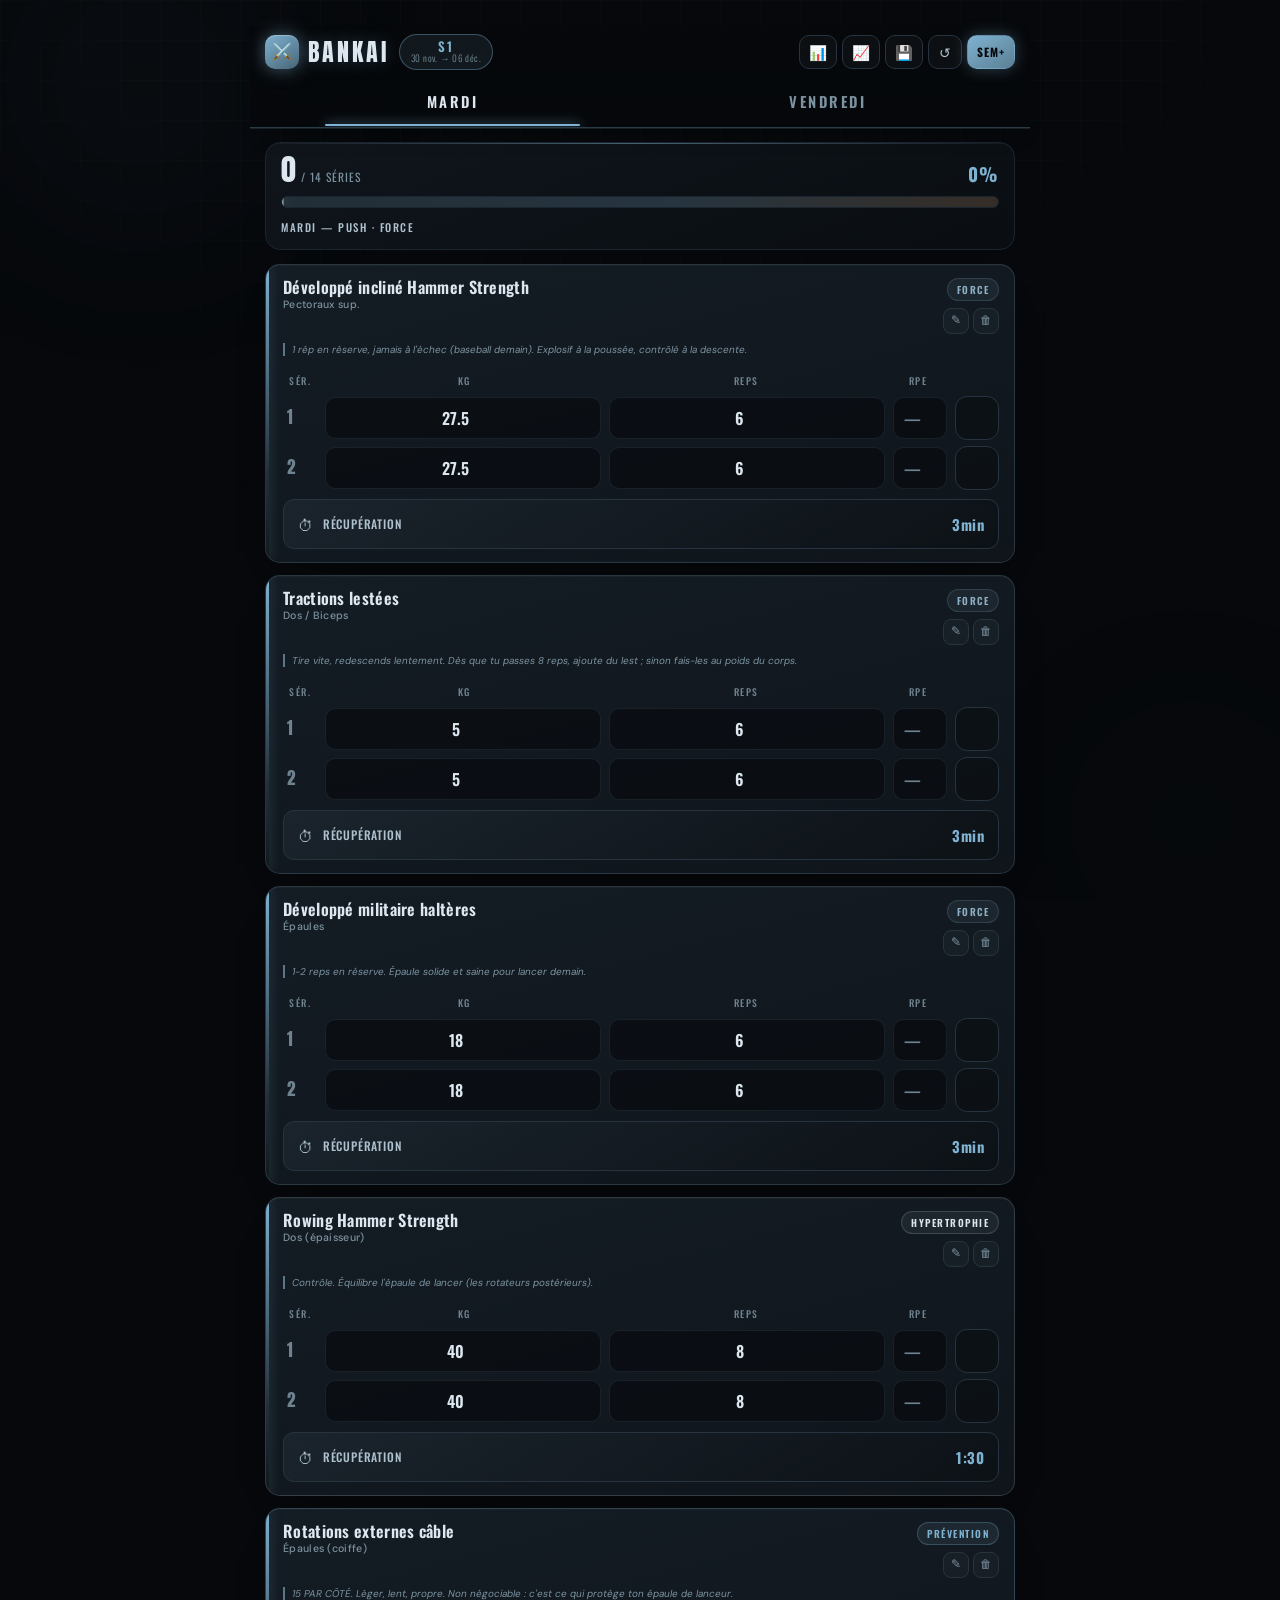
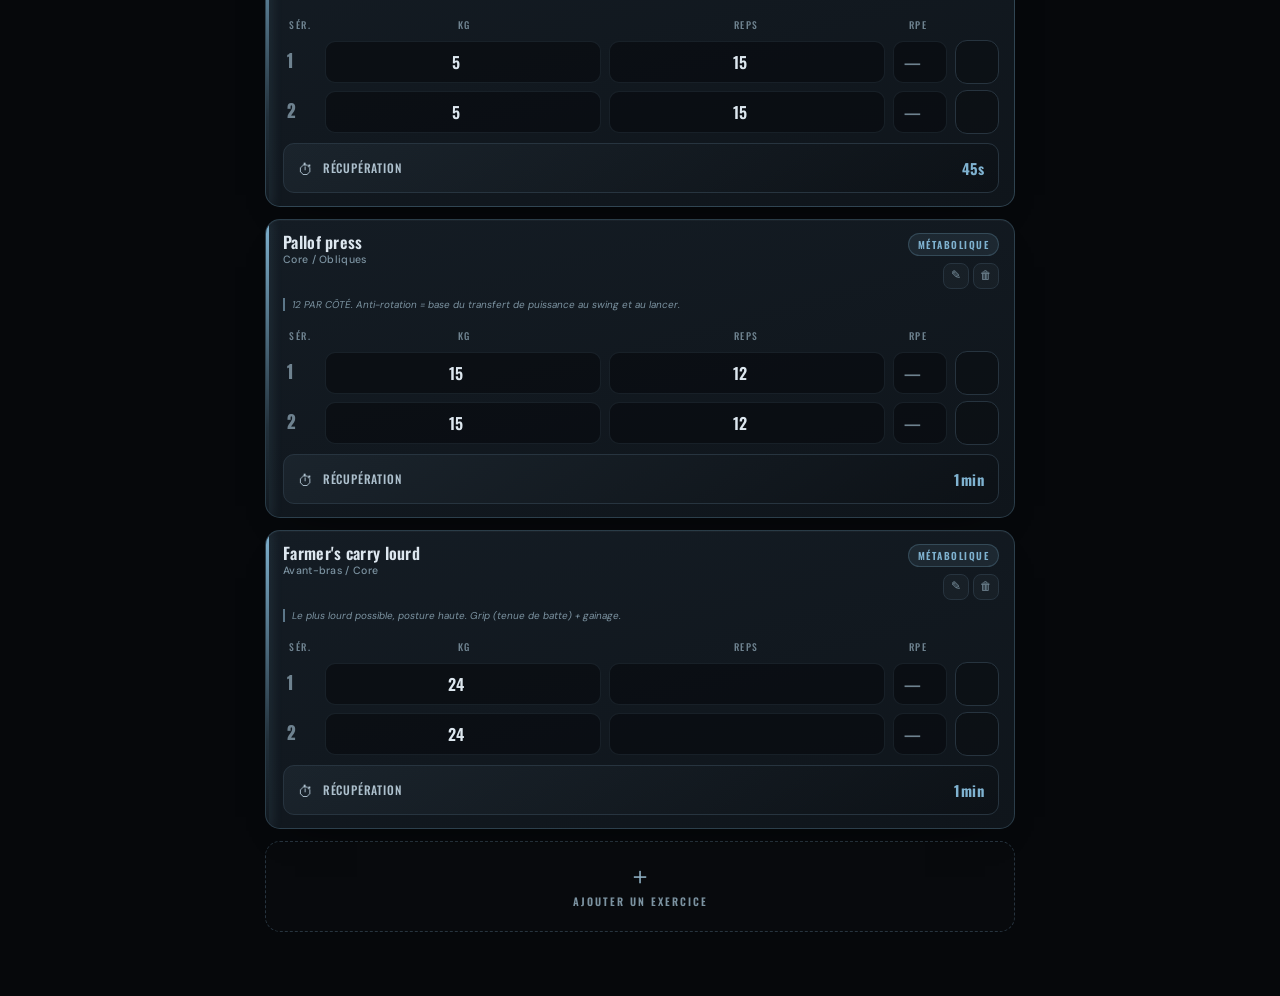
==== commit 92016939: "Enhance accessibility in index.html Updated accessibility features and roles for better usability." ====
--- a/index.html
+++ b/index.html
@@ -18,21 +18,23 @@
 </head>
 <body>
 
+<a class="skip-link" href="#root">Aller au contenu</a>
+
 <!-- Anti-rotation overlay (s'affiche en paysage) -->
-<div class="rotate-lock">
-  <div class="rl-icon">📱</div>
+<div class="rotate-lock" role="alert">
+  <div class="rl-icon" aria-hidden="true">📱</div>
   <div class="rl-text">MODE PORTRAIT UNIQUEMENT</div>
 </div>
 
 <!-- Background -->
-<div class="bg-wrap">
+<div class="bg-wrap" aria-hidden="true">
   <div class="bg-orb bg-orb1"></div>
   <div class="bg-orb bg-orb2"></div>
   <div class="bg-grid"></div>
 </div>
 
 <!-- App root -->
-<div id="root"></div>
+<main id="root" tabindex="-1"></main>
 
 <!-- TIMER overlay -->
 <div class="t-ov" id="tOv">
@@ -58,9 +60,9 @@
       <button class="t-adj" onclick="adj(60)">+1min</button>
     </div>
     <div class="t-ctrls">
-      <button class="t-ctrl t-ctrl-ghost" onclick="closeTimer()">✕</button>
-      <button class="t-ctrl t-ctrl-main" id="tPause" onclick="togglePause()">⏸</button>
-      <button class="t-ctrl t-ctrl-ghost" onclick="skipTimer()">⏭</button>
+      <button class="t-ctrl t-ctrl-ghost" onclick="closeTimer()" aria-label="Fermer le minuteur">✕</button>
+      <button class="t-ctrl t-ctrl-main" id="tPause" onclick="togglePause()" aria-label="Mettre en pause ou reprendre">⏸</button>
+      <button class="t-ctrl t-ctrl-ghost" onclick="skipTimer()" aria-label="Passer la récupération">⏭</button>
     </div>
   </div>
 </div>
--- a/style.css
+++ b/style.css
@@ -1,9 +1,9 @@
-/* ═══════════════════════════════════════════════════════════════════════
-   BANKAI · style.css
-   Direction : « forge froide / reiatsu » — acier glacé au repos,
-   braise (ambre/ochre, colorimétrie deep-autumn) à la libération de puissance.
-   Type : Anton (impact) · Oswald (technique/data) · DM Sans (lecture)
-   ═══════════════════════════════════════════════════════════════════════ */
+/* â•â•â•â•â•â•â•â•â•â•â•â•â•â•â•â•â•â•â•â•â•â•â•â•â•â•â•â•â•â•â•â•â•â•â•â•â•â•â•â•â•â•â•â•â•â•â•â•â•â•â•â•â•â•â•â•â•â•â•â•â•â•â•â•â•â•â•â•â•â•â•
+   BANKAI Â· style.css
+   Direction : Â« forge froide / reiatsu Â» â€” acier glacÃ© au repos,
+   braise (ambre/ochre, colorimÃ©trie deep-autumn) Ã  la libÃ©ration de puissance.
+   Type : Anton (impact) Â· Oswald (technique/data) Â· DM Sans (lecture)
+   â•â•â•â•â•â•â•â•â•â•â•â•â•â•â•â•â•â•â•â•â•â•â•â•â•â•â•â•â•â•â•â•â•â•â•â•â•â•â•â•â•â•â•â•â•â•â•â•â•â•â•â•â•â•â•â•â•â•â•â•â•â•â•â•â•â•â•â•â•â•â• */
 
 *{box-sizing:border-box;margin:0;padding:0;-webkit-tap-highlight-color:transparent;-webkit-touch-callout:none}
 
@@ -13,14 +13,14 @@
   --line:#1B2530; --line-2:#27343F;
   /* Texte */
   --frost:#DDE7EF; --frost-2:#AEC1CE; --text:#E6EDF3;
-  --muted:#6F8492; --muted-2:#526572;
+  --muted:#7C93A1; --muted-2:#6E828F;
   /* Acier (ADN Bankai) + glace */
   --steel:#5B7688; --steel-2:#8FB0C4; --ice:#7FB2D0;
-  /* Braise — accent chaud, réservé puissance/explosif/gains */
+  /* Braise â€” accent chaud, rÃ©servÃ© puissance/explosif/gains */
   --ember:#E08A3C; --ember-2:#F4B15E; --rust:#B45A2B; --danger:#C96A5A;
   --r:15px; --r-sm:11px; --r-lg:22px;
 
-  /* Alias de compatibilité (utilisés dans app.js) */
+  /* Alias de compatibilitÃ© (utilisÃ©s dans app.js) */
   --bg:var(--void); --s1:var(--void-2); --s2:var(--panel); --s3:var(--panel-2);
   --b1:rgba(91,118,136,.24); --b2:rgba(91,118,136,.44); --b3:rgba(221,231,239,.14);
   --steel2:var(--steel-2); --steel3:var(--ice); --light:var(--frost); --light2:#EDF3F8; --muted2:var(--frost-2);
@@ -42,16 +42,26 @@
   -webkit-font-smoothing:antialiased;touch-action:manipulation;overscroll-behavior:none;
 }
 input,textarea,select,button{touch-action:manipulation;font-family:inherit}
+button{color:inherit}
 ::selection{background:rgba(224,138,60,.3)}
 
-/* ── ANTI-ROTATION ────────────────────────────────────────────────────── */
+/* â”€â”€ ACCESSIBILITÃ‰ : focus clavier visible â”€â”€â”€â”€â”€â”€â”€â”€â”€â”€â”€â”€â”€â”€â”€â”€â”€â”€â”€â”€â”€â”€â”€â”€â”€â”€â”€â”€â”€â”€ */
+:focus:not(:focus-visible){outline:none}
+:focus-visible{outline:2px solid var(--ice);outline-offset:2px;border-radius:10px}
+.set-check:focus-visible,.act-btn:focus-visible,.exo-act:focus-visible,.sh-close:focus-visible,.t-adj:focus-visible,.t-ctrl:focus-visible{outline-offset:3px}
+.set-input:focus-visible,.rpe-input:focus-visible,.form-input:focus-visible,.exo-sel:focus-visible{outline:2px solid var(--ice);outline-offset:1px}
+/* lien d'Ã©vitement clavier */
+.skip-link{position:fixed;top:-60px;left:12px;z-index:400;background:var(--ice);color:var(--void);font-family:'Oswald',sans-serif;font-weight:700;font-size:.8rem;letter-spacing:1px;padding:12px 18px;border-radius:10px;transition:top .2s}
+.skip-link:focus{top:calc(var(--safe-top) + 8px)}
+
+/* â”€â”€ ANTI-ROTATION â”€â”€â”€â”€â”€â”€â”€â”€â”€â”€â”€â”€â”€â”€â”€â”€â”€â”€â”€â”€â”€â”€â”€â”€â”€â”€â”€â”€â”€â”€â”€â”€â”€â”€â”€â”€â”€â”€â”€â”€â”€â”€â”€â”€â”€â”€â”€â”€â”€â”€â”€â”€â”€â”€ */
 .rotate-lock{display:none;position:fixed;inset:0;z-index:9999;background:var(--void);flex-direction:column;align-items:center;justify-content:center;gap:16px;color:var(--frost)}
 .rl-icon{font-size:3rem;animation:rot 1.6s ease-in-out infinite}
 @keyframes rot{0%,100%{transform:rotate(0)}50%{transform:rotate(-90deg)}}
 .rl-text{font-family:'Anton',sans-serif;font-size:1.15rem;letter-spacing:5px;color:var(--steel-2)}
 @media (orientation:landscape) and (max-height:500px){ .rotate-lock{display:flex} }
 
-/* ── FOND : reiatsu froid, discret ────────────────────────────────────── */
+/* â”€â”€ FOND : reiatsu froid, discret â”€â”€â”€â”€â”€â”€â”€â”€â”€â”€â”€â”€â”€â”€â”€â”€â”€â”€â”€â”€â”€â”€â”€â”€â”€â”€â”€â”€â”€â”€â”€â”€â”€â”€â”€â”€â”€â”€ */
 .bg-wrap{position:fixed;inset:0;z-index:0;pointer-events:none;overflow:hidden}
 .bg-orb{position:absolute;border-radius:50%;filter:blur(100px)}
 .bg-orb1{width:520px;height:520px;background:radial-gradient(circle,rgba(var(--day-rgb),.5),transparent 70%);top:-180px;left:-120px;opacity:.10;animation:ob1 24s ease-in-out infinite;transition:background .5s}
@@ -67,7 +77,7 @@
 
 #root{position:relative;z-index:1;max-width:780px;margin:0 auto}
 
-/* ── HEADER (Dynamic Island safe) ─────────────────────────────────────── */
+/* â”€â”€ HEADER (Dynamic Island safe) â”€â”€â”€â”€â”€â”€â”€â”€â”€â”€â”€â”€â”€â”€â”€â”€â”€â”€â”€â”€â”€â”€â”€â”€â”€â”€â”€â”€â”€â”€â”€â”€â”€â”€â”€â”€â”€â”€â”€ */
 .hdr{position:sticky;top:0;z-index:50;padding-top:var(--hdr-pad-top);transition:padding-top .2s}
 .hdr-glass{
   background:linear-gradient(180deg,rgba(6,8,11,.94),rgba(6,8,11,.80));
@@ -92,7 +102,7 @@
 .logo-text{font-family:'Anton',sans-serif;font-size:1.5rem;letter-spacing:3px;color:var(--frost);line-height:1;text-shadow:0 0 20px rgba(var(--day-rgb),.35)}
 .week-pill{background:rgba(var(--day-rgb),.10);border:1px solid rgba(var(--day-rgb),.38);border-radius:99px;padding:4px 11px;text-align:center;line-height:1;transition:background .4s,border-color .4s}
 .week-num{font-family:'Oswald',sans-serif;font-weight:600;font-size:.82rem;letter-spacing:2px;color:var(--day-c);line-height:1.1;transition:color .4s}
-.week-date{font-size:.53rem;color:var(--muted);letter-spacing:.4px;line-height:1.2;font-family:'Oswald',sans-serif;font-weight:300}
+.week-date{font-size:.58rem;color:var(--muted);letter-spacing:.4px;line-height:1.2;font-family:'Oswald',sans-serif;font-weight:300}
 
 .act-btn{
   height:34px;min-width:34px;border-radius:10px;border:1px solid var(--line-2);
@@ -109,7 +119,7 @@
 }
 .act-btn-next:active{filter:brightness(1.12)}
 
-/* TABS — chaque jour = son identité couleur */
+/* TABS â€” chaque jour = son identitÃ© couleur */
 .tabs-wrap{display:flex;overflow-x:auto;scrollbar-width:none;gap:0}
 .tabs-wrap::-webkit-scrollbar{display:none}
 .tab{
@@ -123,7 +133,7 @@
 .tab.active::after{transform:scaleX(1)}
 .tab:active{color:var(--frost-2)}
 
-/* ── JAUGE DE PUISSANCE (signature) ───────────────────────────────────── */
+/* â”€â”€ JAUGE DE PUISSANCE (signature) â”€â”€â”€â”€â”€â”€â”€â”€â”€â”€â”€â”€â”€â”€â”€â”€â”€â”€â”€â”€â”€â”€â”€â”€â”€â”€â”€â”€â”€â”€â”€â”€â”€â”€â”€â”€â”€ */
 .fatigue-bar{max-width:780px;margin:0 auto;padding:14px 15px 4px}
 .fatigue-inner{
   background:linear-gradient(160deg,var(--panel),var(--void-2));
@@ -141,7 +151,7 @@
   position:relative;height:12px;border-radius:99px;overflow:hidden;
   background:rgba(91,118,136,.12);border:1px solid var(--line);
 }
-/* rail : dégradé froid→braise en filigrane (montre la « cible ») */
+/* rail : dÃ©gradÃ© froidâ†’braise en filigrane (montre la Â« cible Â») */
 .pg-track::before{content:'';position:absolute;inset:0;opacity:.16;
   background:linear-gradient(90deg,var(--steel) 0%,var(--ice) 55%,var(--ember) 100%);}
 .pg-fill{
@@ -149,7 +159,7 @@
   min-width:2px;transition:width .55s cubic-bezier(.3,1,.4,1);
   filter:drop-shadow(0 0 7px rgba(var(--day-rgb),.55));
 }
-/* couleur en COORDONNÉES ABSOLUES : la braise n'apparaît qu'en fin de course */
+/* couleur en COORDONNÃ‰ES ABSOLUES : la braise n'apparaÃ®t qu'en fin de course */
 .pg-fill::before{content:'';position:absolute;left:0;top:0;height:100%;width:min(92vw,750px);
   background:linear-gradient(90deg,var(--steel) 0%,var(--ice) 55%,var(--ember-2) 92%);}
 /* balayage lumineux subtil */
@@ -163,7 +173,7 @@
 .fatigue-chips{display:flex;gap:6px;flex-shrink:0}
 .f-chip{font-family:'Oswald',sans-serif;font-weight:500;font-size:.6rem;letter-spacing:.5px;padding:3px 8px;border-radius:99px;border:1px solid;white-space:nowrap}
 
-/* ── GRID / CARTES ────────────────────────────────────────────────────── */
+/* â”€â”€ GRID / CARTES â”€â”€â”€â”€â”€â”€â”€â”€â”€â”€â”€â”€â”€â”€â”€â”€â”€â”€â”€â”€â”€â”€â”€â”€â”€â”€â”€â”€â”€â”€â”€â”€â”€â”€â”€â”€â”€â”€â”€â”€â”€â”€â”€â”€â”€â”€â”€â”€â”€â”€â”€â”€â”€â”€ */
 .grid{max-width:780px;margin:0 auto;padding:10px 15px 40px;display:flex;flex-direction:column;gap:12px}
 
 .card{
@@ -178,24 +188,24 @@
 .card-name{font-family:'Oswald',sans-serif;font-weight:600;font-size:1.02rem;letter-spacing:.3px;color:var(--frost);line-height:1.15}
 .card-muscle{font-size:.66rem;color:var(--muted);letter-spacing:.3px;margin-top:2px;font-weight:500}
 .card-head-r{display:flex;flex-direction:column;align-items:flex-end;gap:7px;flex-shrink:0}
-.zone-badge{font-family:'Oswald',sans-serif;font-weight:600;font-size:.58rem;letter-spacing:1.5px;text-transform:uppercase;padding:3px 9px;border-radius:99px;border:1px solid;white-space:nowrap}
+.zone-badge{font-family:'Oswald',sans-serif;font-weight:600;font-size:.62rem;letter-spacing:1.5px;text-transform:uppercase;padding:3px 9px;border-radius:99px;border:1px solid;white-space:nowrap}
 .exo-actions{display:flex;gap:4px}
 .exo-act{width:26px;height:26px;border-radius:8px;border:1px solid var(--line-2);background:rgba(221,231,239,.03);color:var(--muted);font-size:.72rem;cursor:pointer;display:flex;align-items:center;justify-content:center;transition:background .15s,color .15s,transform .12s}
 .exo-act:active{background:rgba(91,118,136,.2);color:var(--frost);transform:scale(.9)}
 
-/* Perf résumé */
+/* Perf rÃ©sumÃ© */
 .card-perf{display:flex;align-items:center;gap:2px;padding:8px 12px;border-radius:var(--r-sm);background:rgba(6,8,11,.5);border:1px solid var(--line)}
 .perf-item{flex:1;display:flex;flex-direction:column;align-items:center;gap:2px}
 .perf-val{font-family:'Oswald',sans-serif;font-weight:700;font-size:1rem;letter-spacing:.5px;line-height:1}
-.perf-lbl{font-family:'Oswald',sans-serif;font-weight:400;font-size:.5rem;letter-spacing:1.5px;color:var(--muted);text-transform:uppercase}
+.perf-lbl{font-family:'Oswald',sans-serif;font-weight:400;font-size:.58rem;letter-spacing:1.5px;color:var(--muted);text-transform:uppercase}
 .perf-sep{width:1px;align-self:stretch;background:var(--line-2);margin:2px 0}
 
-/* Tableau des séries */
+/* Tableau des sÃ©ries */
 .sets-table{display:flex;flex-direction:column;gap:6px}
-.sets-header{display:grid;grid-template-columns:34px 1fr 1fr 54px 40px;gap:8px;padding:0 2px 2px;align-items:center}
-.sets-header span{font-family:'Oswald',sans-serif;font-weight:500;font-size:.54rem;letter-spacing:1.5px;color:var(--muted-2);text-transform:uppercase;text-align:center}
+.sets-header{display:grid;grid-template-columns:34px 1fr 1fr 54px 44px;gap:8px;padding:0 2px 2px;align-items:center}
+.sets-header span{font-family:'Oswald',sans-serif;font-weight:500;font-size:.6rem;letter-spacing:1.5px;color:var(--muted-2);text-transform:uppercase;text-align:center}
 .sets-header span:first-child{text-align:left;padding-left:4px}
-.set-row{display:grid;grid-template-columns:34px 1fr 1fr 54px 40px;gap:8px;align-items:center;transition:opacity .2s}
+.set-row{display:grid;grid-template-columns:34px 1fr 1fr 54px 44px;gap:8px;align-items:center;transition:opacity .2s}
 .set-num{font-family:'Anton',sans-serif;font-size:1.05rem;color:var(--muted-2);text-align:left;padding-left:4px;line-height:1;transition:color .2s}
 .set-input{
   width:100%;height:42px;border-radius:10px;border:1px solid rgba(91,118,136,.18);
@@ -212,8 +222,8 @@
 .rpe-input:focus{box-shadow:0 0 0 3px rgba(var(--day-rgb),.12)}
 .rpe-input::placeholder{color:var(--muted-2)}
 .set-check{
-  width:40px;height:40px;border-radius:11px;border:1.5px solid var(--line-2);
-  background:rgba(6,8,11,.4);color:transparent;font-size:1.05rem;font-weight:700;
+  width:44px;height:44px;border-radius:12px;border:1.5px solid var(--line-2);
+  background:rgba(6,8,11,.4);color:transparent;font-size:1.1rem;font-weight:700;
   display:flex;align-items:center;justify-content:center;cursor:pointer;
   transition:all .18s cubic-bezier(.3,1.4,.5,1);
 }
@@ -228,8 +238,9 @@
 
 /* Bouton timer */
 .timer-btn{
-  display:flex;align-items:center;justify-content:space-between;
-  padding:11px 14px;border-radius:var(--r-sm);cursor:pointer;
+  display:flex;align-items:center;justify-content:space-between;width:100%;
+  padding:13px 14px;border-radius:var(--r-sm);cursor:pointer;text-align:left;
+  font-family:inherit;-webkit-appearance:none;appearance:none;
   background:linear-gradient(145deg,rgba(91,118,136,.12),rgba(6,8,11,.3));
   border:1px solid var(--line-2);transition:background .15s,border-color .15s,transform .1s;
 }
@@ -240,8 +251,9 @@
 
 /* Carte "ajouter" */
 .add-exo-card{
-  display:flex;flex-direction:column;align-items:center;justify-content:center;gap:5px;
+  display:flex;flex-direction:column;align-items:center;justify-content:center;gap:5px;width:100%;
   padding:22px;border-radius:var(--r);cursor:pointer;
+  font-family:inherit;-webkit-appearance:none;appearance:none;
   border:1.5px dashed var(--line-2);background:rgba(221,231,239,.012);
   transition:border-color .2s,background .2s;
 }
@@ -249,7 +261,7 @@
 .add-icon{font-size:1.5rem;color:var(--steel-2);line-height:1}
 .add-lbl{font-family:'Oswald',sans-serif;font-weight:600;font-size:.66rem;letter-spacing:2px;color:var(--muted);text-transform:uppercase}
 
-/* ── TIMER OVERLAY ────────────────────────────────────────────────────── */
+/* â”€â”€ TIMER OVERLAY â”€â”€â”€â”€â”€â”€â”€â”€â”€â”€â”€â”€â”€â”€â”€â”€â”€â”€â”€â”€â”€â”€â”€â”€â”€â”€â”€â”€â”€â”€â”€â”€â”€â”€â”€â”€â”€â”€â”€â”€â”€â”€â”€â”€â”€â”€â”€â”€â”€â”€â”€â”€â”€â”€ */
 .t-ov{position:fixed;inset:0;z-index:200;display:flex;align-items:center;justify-content:center;opacity:0;visibility:hidden;transition:opacity .3s,visibility .3s}
 .t-ov.open{opacity:1;visibility:visible}
 .t-bg{position:absolute;inset:0;background:rgba(6,8,11,.94);backdrop-filter:blur(20px);-webkit-backdrop-filter:blur(20px)}
@@ -274,7 +286,7 @@
 .t-ctrl-main{width:74px;height:74px;font-size:1.7rem;background:linear-gradient(145deg,var(--day-c),rgba(var(--day-rgb),.7));color:var(--void);border-color:transparent;box-shadow:0 0 26px rgba(var(--day-rgb),.5)}
 .t-ctrl-main:active{transform:scale(.93)}
 
-/* ── BANKAI OVERLAY ───────────────────────────────────────────────────── */
+/* â”€â”€ BANKAI OVERLAY â”€â”€â”€â”€â”€â”€â”€â”€â”€â”€â”€â”€â”€â”€â”€â”€â”€â”€â”€â”€â”€â”€â”€â”€â”€â”€â”€â”€â”€â”€â”€â”€â”€â”€â”€â”€â”€â”€â”€â”€â”€â”€â”€â”€â”€â”€â”€â”€â”€â”€â”€â”€â”€ */
 .bk-ov{position:fixed;inset:0;z-index:300;display:flex;align-items:center;justify-content:center;opacity:0;visibility:hidden;transition:opacity .35s,visibility .35s;cursor:pointer;overflow:hidden}
 .bk-ov.open{opacity:1;visibility:visible}
 .bk-bg{position:absolute;inset:0;background:radial-gradient(circle at 50% 50%,rgba(10,14,19,.92),rgba(6,8,11,.98))}
@@ -292,7 +304,7 @@
 .bk-tap{font-family:'Oswald',sans-serif;font-weight:400;font-size:.6rem;letter-spacing:3px;color:var(--muted);text-transform:uppercase;margin-top:14px;animation:blink 1.8s ease-in-out infinite}
 @keyframes blink{0%,100%{opacity:.4}50%{opacity:1}}
 
-/* ── SHEETS ───────────────────────────────────────────────────────────── */
+/* â”€â”€ SHEETS â”€â”€â”€â”€â”€â”€â”€â”€â”€â”€â”€â”€â”€â”€â”€â”€â”€â”€â”€â”€â”€â”€â”€â”€â”€â”€â”€â”€â”€â”€â”€â”€â”€â”€â”€â”€â”€â”€â”€â”€â”€â”€â”€â”€â”€â”€â”€â”€â”€â”€â”€â”€â”€â”€â”€â”€â”€â”€â”€â”€â”€ */
 .s-ov{position:fixed;inset:0;z-index:150;background:rgba(6,8,11,.72);backdrop-filter:blur(6px);-webkit-backdrop-filter:blur(6px);opacity:0;visibility:hidden;transition:opacity .3s,visibility .3s;display:flex;align-items:flex-end;justify-content:center}
 .s-ov.open{opacity:1;visibility:visible}
 .sheet{
@@ -331,7 +343,7 @@
 .ch-reason{font-size:.6rem;color:var(--muted);letter-spacing:.3px}
 .ch-hint{flex-basis:100%;font-size:.6rem;color:var(--muted-2);font-style:italic;line-height:1.4;padding-left:2px}
 
-/* ── HISTORY / CHARTS ─────────────────────────────────────────────────── */
+/* â”€â”€ HISTORY / CHARTS â”€â”€â”€â”€â”€â”€â”€â”€â”€â”€â”€â”€â”€â”€â”€â”€â”€â”€â”€â”€â”€â”€â”€â”€â”€â”€â”€â”€â”€â”€â”€â”€â”€â”€â”€â”€â”€â”€â”€â”€â”€â”€â”€â”€â”€â”€â”€â”€â”€â”€â”€ */
 .exo-sel{width:100%;padding:12px 14px;border-radius:var(--r-sm);border:1px solid var(--line-2);background:var(--void-2);color:var(--frost);font-family:'Oswald',sans-serif;font-weight:500;font-size:.86rem;margin-bottom:14px;outline:none;-webkit-appearance:none;appearance:none}
 .exo-sel:focus{border-color:var(--day-c)}
 .chart-card{background:linear-gradient(160deg,var(--panel),var(--void-2));border:1px solid var(--line);border-radius:var(--r);padding:16px 15px}
@@ -349,7 +361,7 @@
 .chip{display:flex;align-items:center;gap:6px;padding:6px 11px;border-radius:99px;background:rgba(91,118,136,.1);border:1px solid var(--line-2);font-family:'Oswald',sans-serif;font-weight:500;font-size:.66rem;color:var(--frost-2)}
 .chip-l{font-weight:700;color:var(--muted);letter-spacing:.5px}
 
-/* ── RECAP ────────────────────────────────────────────────────────────── */
+/* â”€â”€ RECAP â”€â”€â”€â”€â”€â”€â”€â”€â”€â”€â”€â”€â”€â”€â”€â”€â”€â”€â”€â”€â”€â”€â”€â”€â”€â”€â”€â”€â”€â”€â”€â”€â”€â”€â”€â”€â”€â”€â”€â”€â”€â”€â”€â”€â”€â”€â”€â”€â”€â”€â”€â”€â”€â”€â”€â”€â”€â”€â”€â”€â”€â”€ */
 .recap-card{background:linear-gradient(160deg,var(--panel),var(--void-2));border:1px solid var(--line);border-radius:var(--r);padding:16px 15px;margin-bottom:14px}
 .recap-ttl{font-family:'Oswald',sans-serif;font-weight:600;font-size:.68rem;letter-spacing:2px;color:var(--muted);text-transform:uppercase;margin-bottom:14px}
 .vol-item{margin-bottom:12px}
@@ -361,7 +373,7 @@
 .rule-sym{font-family:'Oswald',sans-serif;font-weight:700;font-size:.82rem;min-width:34px;letter-spacing:.5px}
 .rule-desc{font-size:.72rem;color:var(--frost-2);line-height:1.45}
 
-/* ── BACKUP ───────────────────────────────────────────────────────────── */
+/* â”€â”€ BACKUP â”€â”€â”€â”€â”€â”€â”€â”€â”€â”€â”€â”€â”€â”€â”€â”€â”€â”€â”€â”€â”€â”€â”€â”€â”€â”€â”€â”€â”€â”€â”€â”€â”€â”€â”€â”€â”€â”€â”€â”€â”€â”€â”€â”€â”€â”€â”€â”€â”€â”€â”€â”€â”€â”€â”€â”€â”€â”€â”€â”€â”€ */
 .bk-grid{display:grid;grid-template-columns:1fr 1fr;gap:11px;margin-bottom:16px}
 .bk-btn{display:flex;flex-direction:column;align-items:center;gap:8px;padding:20px;border-radius:var(--r);border:1px solid var(--line-2);background:linear-gradient(160deg,var(--panel-2),var(--void-2));color:var(--frost);font-family:'Oswald',sans-serif;font-weight:600;font-size:.8rem;letter-spacing:1.5px;cursor:pointer;transition:border-color .18s,background .18s,transform .1s;text-transform:uppercase}
 .bk-btn:active{border-color:var(--day-c);background:rgba(var(--day-rgb),.08);transform:scale(.98)}
@@ -369,7 +381,7 @@
 .bk-info{font-size:.7rem;color:var(--muted);line-height:1.55;padding:12px 14px;border-radius:var(--r-sm);background:rgba(91,118,136,.06);border:1px solid var(--line)}
 .bk-info strong{display:block;color:var(--frost-2);font-family:'Oswald',sans-serif;font-weight:600;font-size:.72rem;letter-spacing:1px;text-transform:uppercase;margin-bottom:5px}
 
-/* ── EXO EDITOR FORM ──────────────────────────────────────────────────── */
+/* â”€â”€ EXO EDITOR FORM â”€â”€â”€â”€â”€â”€â”€â”€â”€â”€â”€â”€â”€â”€â”€â”€â”€â”€â”€â”€â”€â”€â”€â”€â”€â”€â”€â”€â”€â”€â”€â”€â”€â”€â”€â”€â”€â”€â”€â”€â”€â”€â”€â”€â”€â”€â”€â”€â”€â”€â”€â”€ */
 .form-row{margin-bottom:13px}
 .form-row.cols2{display:grid;grid-template-columns:1fr 1fr;gap:11px}
 .form-lbl{display:block;font-family:'Oswald',sans-serif;font-weight:500;font-size:.62rem;letter-spacing:1.5px;color:var(--muted);text-transform:uppercase;margin-bottom:6px}
@@ -383,10 +395,10 @@
 .form-btn-ghost{background:rgba(221,231,239,.04);color:var(--frost-2);border:1px solid var(--line-2)}
 .form-btn-danger{background:rgba(201,106,90,.14);color:var(--danger);border:1px solid rgba(201,106,90,.4);flex-basis:100%}
 
-/* ── SCROLLBARS (sheets) ──────────────────────────────────────────────── */
+/* â”€â”€ SCROLLBARS (sheets) â”€â”€â”€â”€â”€â”€â”€â”€â”€â”€â”€â”€â”€â”€â”€â”€â”€â”€â”€â”€â”€â”€â”€â”€â”€â”€â”€â”€â”€â”€â”€â”€â”€â”€â”€â”€â”€â”€â”€â”€â”€â”€â”€â”€â”€â”€â”€â”€ */
 .sh-body::-webkit-scrollbar{width:0}
 
-/* ── MOTION REDUITE ───────────────────────────────────────────────────── */
+/* â”€â”€ MOTION REDUITE â”€â”€â”€â”€â”€â”€â”€â”€â”€â”€â”€â”€â”€â”€â”€â”€â”€â”€â”€â”€â”€â”€â”€â”€â”€â”€â”€â”€â”€â”€â”€â”€â”€â”€â”€â”€â”€â”€â”€â”€â”€â”€â”€â”€â”€â”€â”€â”€â”€â”€â”€â”€â”€ */
 @media (prefers-reduced-motion:reduce){
   *{animation-duration:.001ms!important;animation-iteration-count:1!important;transition-duration:.12s!important}
   .pg-fill::after,.bg-orb1,.bg-orb2,.t-glow,.bk-radial,.bk-line,.bk-icon{animation:none!important}
